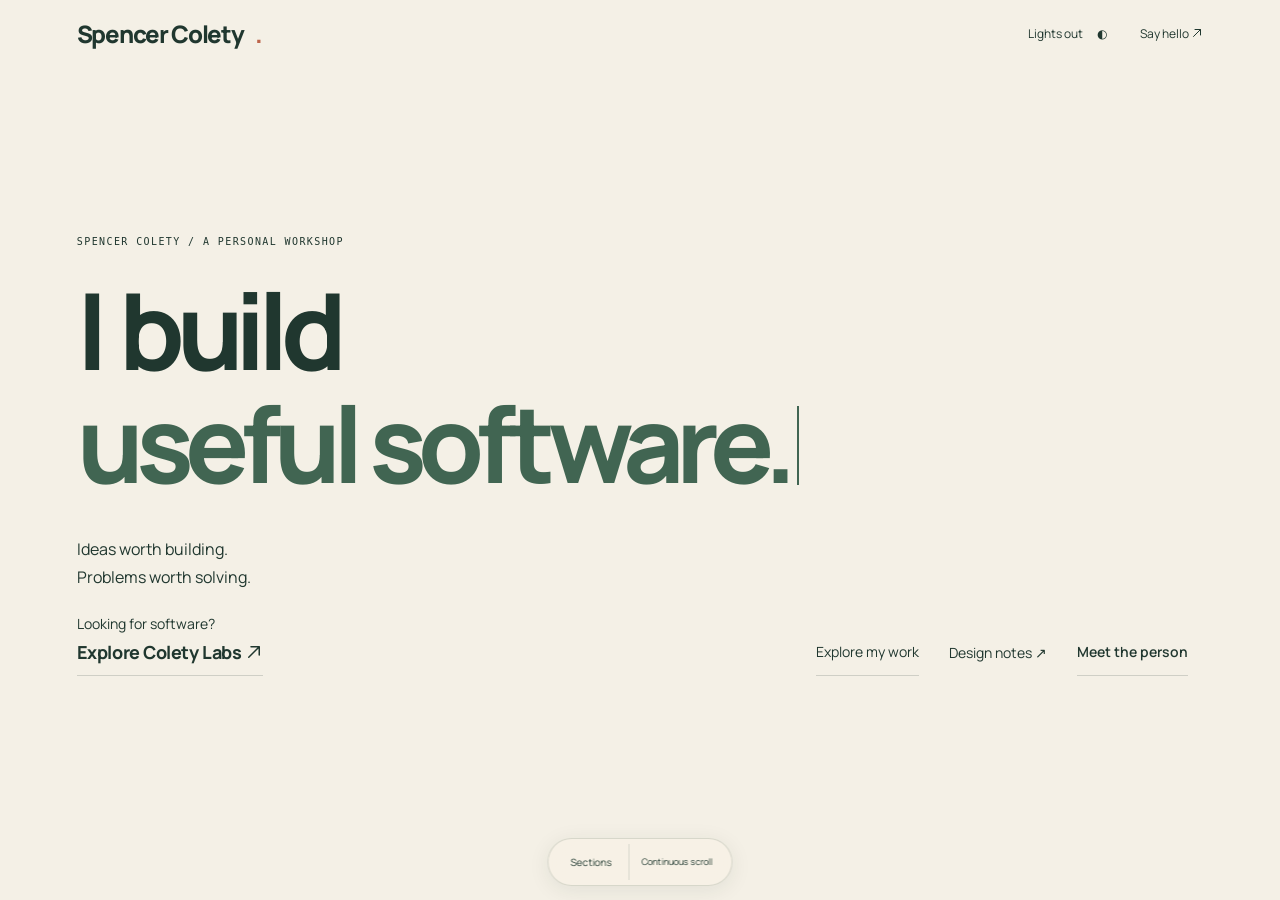
==== index.html @ 07053079 "Align UX portfolio to four required case studies and improve narrow-screen navigation" ====
<!doctype html><html lang="en"><head><meta charset="utf-8"><meta name="viewport" content="width=device-width,initial-scale=1"><meta name="robots" content="noindex,nofollow"><link rel="canonical" href="https://spencercolety.com/"><link rel="icon" type="image/png" href="/assets/spencer-colety-sc-favicon-master.png"><link rel="apple-touch-icon" href="/assets/spencer-colety-sc-favicon-master.png"><meta name="description" content="Spencer Colety is a Montana State computer science student graduating in Spring 2027. Explore his software projects, including a QR beverage menu deployed at Urban Kitchen."><meta property="og:type" content="profile"><meta property="og:title" content="Spencer Colety | Software Engineering Portfolio"><meta property="og:description" content="Software projects, technical foundations and AI-assisted development work by Spencer Colety."><meta property="og:url" content="https://spencercolety.com/"><meta property="og:image" content="https://spencercolety.com/assets/spencer-colety-software-engineer-headshot-blue.png"><meta property="og:image:width" content="1254"><meta property="og:image:height" content="1254"><meta property="og:image:alt" content="Spencer Colety smiling in a professional headshot against a blue background"><meta name="twitter:card" content="summary_large_image"><meta name="twitter:title" content="Spencer Colety | Software Engineering Portfolio"><meta name="twitter:description" content="Software projects, technical foundations and AI-assisted development work by Spencer Colety."><meta name="twitter:image" content="https://spencercolety.com/assets/spencer-colety-software-engineer-headshot-blue.png"><script type="application/ld+json">{"@context":"https://schema.org","@type":"ProfilePage","url":"https://spencercolety.com/","mainEntity":{"@type":"Person","name":"Spencer Colety","url":"https://spencercolety.com/","image":"https://spencercolety.com/assets/spencer-colety-software-engineer-headshot-blue.png","sameAs":["https://github.com/scolety1","https://www.linkedin.com/in/spencer-colety-a64b66280/"]}}</script><title>Spencer Colety | Software Engineering Portfolio</title><style>@font-face{font-family:Manrope;src:url([data-uri]) format('truetype');font-weight:200 800;font-display:swap}:root{--ivory:#f4f0e6;--ink:#20372f;--accent:#bd654b;--line:#20372f2c;--sans:Manrope,Arial,sans-serif;color-scheme:light}*{box-sizing:border-box}html{scroll-behavior:smooth;scroll-padding-top:24px}body{margin:0;background:var(--ivory);color:var(--ink);font:15px/1.65 var(--sans);-webkit-font-smoothing:antialiased}body.modal-open{overflow:hidden}button,input,select,textarea{font:inherit}button,a,input,select,summary{touch-action:manipulation}button{cursor:pointer;color:inherit}button:disabled{cursor:default;opacity:.55}a{color:inherit;text-decoration:none}button{border:0}button:focus-visible,a:focus-visible,input:focus-visible,select:focus-visible,textarea:focus-visible,summary:focus-visible{outline:3px solid #d07e51;outline-offset:5px}h1,h2,h3,p{margin:0}h1,h2,h3{line-height:1.06;letter-spacing:-.055em}em{font-family:Georgia,serif;font-weight:400}::selection{background:#c4dc8c;color:#172e29}[hidden]{display:none!important}.sr-only{position:absolute;width:1px;height:1px;clip:rect(0,0,0,0);overflow:hidden}.skip{position:absolute;z-index:100;top:12px;left:12px;transform:translateY(-150%);background:var(--ink);color:var(--ivory);padding:12px}.skip:focus{transform:none}.site-header{position:absolute;z-index:3;top:0;left:0;right:0;display:flex;justify-content:space-between;align-items:center;padding:29px max(6vw,24px);gap:16px}.brand{font-size:24px;font-weight:800;letter-spacing:-.055em;white-space:nowrap}.brand span{color:var(--accent)}.site-header>div{display:flex;align-items:center;gap:25px;font-size:12px}.site-header button{background:transparent;min-height:44px;padding:8px}.site-header a span,.site-header button span{margin-left:12px}.chapter{position:relative;overflow:hidden}.chapter-inner{width:min(1440px,100%);margin:auto;padding:100px max(6vw,24px)}.chapter-label{display:block;font:10px/1.5 ui-monospace,monospace;letter-spacing:.14em;margin-bottom:28px}.opening{min-height:100svh;display:flex;align-items:center}.opening .chapter-inner{padding-top:155px;padding-bottom:55px;position:relative;isolation:isolate}.opening h1{font-size:clamp(64px,9.7vw,150px);font-weight:750;line-height:.99;letter-spacing:-.077em;position:relative;z-index:2;max-width:1150px}.opening h1 span{color:#416552}.opening-bottom{display:flex;align-items:end;justify-content:space-between;gap:24px;margin-top:70px;position:relative;z-index:2}.opening-bottom p{font-size:14px;line-height:1.7}.scroll-cue{display:flex;gap:28px;align-items:center;font-size:12px;font-weight:600}.scroll-cue>span{border:1px solid var(--line);width:46px;height:46px;display:grid;place-items:center;border-radius:50%;font-size:20px}.chapter-count{font:10px ui-monospace,monospace;letter-spacing:.12em}.hero-orbit{position:absolute;width:330px;height:330px;right:7%;top:90px;z-index:-1;opacity:.65;pointer-events:none}.hero-orbit span{position:absolute;inset:0;border:1px solid #879d852c;border-radius:50%;transform:rotate(-35deg) scaleY(.4)}.hero-orbit span:nth-child(2){transform:rotate(25deg) scaleY(.5)}.hero-orbit span:nth-child(3){transform:rotate(85deg) scaleY(.4)}.hero-orbit i{position:absolute;right:50px;top:70px;width:12px;height:12px;background:#bd654b;border-radius:50%}.story{background:#dde7db;min-height:100svh;display:flex;align-items:center}.story-layout{display:grid;grid-template-columns:1.15fr 1fr;gap:8%;position:relative;padding-bottom:150px}.story h2{font-size:clamp(28px,3.7vw,53px);line-height:1.23;letter-spacing:-.055em}.story h2 em{display:block;margin-top:18px;color:#4d6950}.story-voice{padding-top:42px;max-width:470px}.story-voice p{font-size:17px;line-height:1.8;margin-bottom:22px}.story-voice .story-punch{font-size:26px;font-weight:750;letter-spacing:-.05em;margin:32px 0 12px;line-height:1.25}.text-link{display:inline-flex;gap:35px;padding:15px 0;border-bottom:1px solid #526e4a55;font-size:12px;font-weight:700}.margin-word{position:absolute;bottom:46px;left:max(6vw,24px);font-size:clamp(20px,5.6vw,80px);font-weight:800;color:#58754b20;letter-spacing:-.05em;white-space:nowrap}.work{background:#172f36;color:#eeeadd}.work .chapter-inner{padding-top:70px;padding-bottom:55px}.section-heading{display:flex;align-items:end;justify-content:space-between;gap:32px;margin-bottom:35px}.section-heading .chapter-label{margin-bottom:17px}.section-heading h2{font-size:clamp(34px,4vw,58px);line-height:1.08}.section-heading>p{font-size:12px;line-height:1.8;max-width:250px;opacity:.75;padding-bottom:4px}.headliner-grid{display:grid;grid-template-columns:repeat(2,minmax(0,1fr));gap:18px}.headline-card{min-width:0}.project-preview{display:block;width:100%;padding:22px 25px 24px;text-align:left;background:var(--card);color:var(--card-ink);border-radius:14px;position:relative;overflow:hidden;transition:transform .25s,box-shadow .25s;isolation:isolate}.fleet{--card:#c3d7e0;--card-ink:#244c61}.football{--card:#d9ad8e;--card-ink:#613c30}.service{--card:#d5dfac;--card-ink:#3b593c}.business{--card:#e8dfcc;--card-ink:#394e4a}.card-top{display:flex;justify-content:space-between;gap:12px;align-items:center;font-size:11px;font-weight:650}.play-circle{width:34px;height:34px;border:1px solid currentColor;border-radius:50%;display:grid;place-items:center;font-size:18px;flex-shrink:0}.scene-cover{height:clamp(120px,11vw,170px);display:flex;align-items:center}.scene-cover svg{width:100%;height:100%;overflow:visible}.card-bottom{display:flex;align-items:end;justify-content:space-between;gap:12px}.card-bottom h3{font-size:21px;letter-spacing:-.045em;max-width:255px;line-height:1.15}.card-bottom>span{font-size:10px;white-space:nowrap}.card-bottom b{margin-left:9px;font-weight:400;font-size:18px}.project-preview:hover{transform:translateY(-4px);box-shadow:0 15px 35px #0002}.team-node rect{fill:#f8faf4;stroke:#55788a55}.team-node text{text-anchor:middle;font:12px var(--sans);fill:#244c61}.team-node .node-small{font-size:8px;opacity:.75}.team-node.manager rect{fill:#315e72}.team-node.manager text{fill:#f3f5e9}.wiring{fill:none;stroke:#668a9a;stroke-width:2}.signal-dot{fill:#b56343}.node-small{font-size:10px}.field-lines{fill:none;stroke:#754d393e;stroke-width:1}.play-route path{fill:none;stroke:#7a4839;stroke-width:3;stroke-dasharray:6 5}.play-route circle{fill:#7a4839;stroke:#eac7a6;stroke-width:3}.draft-player rect{fill:#f5e4ca;stroke:#9c755d}.draft-player text{fill:#5d3d30;font:8px var(--sans)}.draft-player .large{font-size:18px;font-weight:750}.draft-player path{stroke:#8c6b52}.field-caption{font:9px var(--sans);fill:#6a4a3b}.restaurant-plan{fill:none;stroke:#57744455;stroke-width:1.5}.restaurant-plan rect:not(:first-child){fill:#b4c89088}.server-dot circle:first-child{fill:#648349}.server-dot circle:last-child{fill:none;stroke:#64834955;stroke-width:2}.service-bubble{fill:#f5f3de}.service-bubble rect{stroke:#6f875b66}.service-bubble text{fill:#3e5d39;font:12px var(--sans)}.service-bubble .node-small{font-size:9px}.service svg>text{font:9px var(--sans);fill:#4e6b3b}.note-line{stroke:#71865c;stroke-width:2}.paper-stack rect{fill:#f8f3e4;stroke:#7a8b7d66}.paper-stack path{stroke:#829686;stroke-width:3}.process-arrow{fill:none;stroke:#5b7467;stroke-width:2}.workflow-board rect{fill:#345d52}.workflow-board text{fill:#e9ead9;font:9px var(--sans)}.workflow-board circle{fill:#b7cf91}.workflow-board path{stroke:#f0eddc;stroke-width:2;fill:none}.workflow-board circle+path{stroke:#31584d}.work-note{margin-top:18px;font-size:10px;opacity:.6}.project-preview:hover .signal-dot{animation:signal .9s infinite}.project-preview:hover .server-dot circle:last-child{animation:pulse 1.5s infinite}.project-preview:hover .play-route path{stroke-dashoffset:-20;transition:stroke-dashoffset .7s}.collection{background:#eae1d1}.collection .chapter-inner{padding-bottom:85px}.featured-experiment{display:grid;grid-template-columns:1fr 1.4fr;gap:45px;align-items:center;padding:15px 0 45px;border-bottom:1px solid var(--line)}.small-label{display:block;font:9px/1.5 ui-monospace,monospace;letter-spacing:.12em;opacity:.7}.featured-experiment h3{font-size:clamp(29px,3vw,45px);margin:17px 0}.featured-experiment p{font-size:13px;max-width:320px}.light-button,.outline-button{display:inline-flex;align-items:center;justify-content:space-between;gap:25px;min-height:46px;padding:12px 19px;border-radius:30px;background:#f4f0e3;color:#273d34;font-size:12px;font-weight:700}.light-button{margin-top:25px}.light-button span{font-size:18px}.snow-cover{position:relative;background:#bfd1d4;border-radius:14px;overflow:hidden;display:block;padding:0;width:100%}.snow-cover > svg{width:100%;display:block}.snow-cover .play-circle{position:absolute;bottom:18px;right:18px;background:#faf3dc;border:0;color:#324a3f}.collection-controls{display:flex;justify-content:space-between;gap:20px;align-items:center;padding:35px 0 22px}.filters{display:flex;gap:7px;flex-wrap:wrap}.filters button{font-size:11px;background:transparent;border:1px solid var(--line);border-radius:22px;padding:8px 14px;min-height:40px}.filters button[aria-pressed=true]{background:var(--ink);color:#f2eddd}.collection-controls input{min-height:43px;border:0;border-bottom:1px solid var(--line);background:transparent;max-width:220px;width:100%;padding:8px 2px;font-size:12px;border-radius:0;color:inherit}.collection-grid{display:grid;grid-template-columns:repeat(3,minmax(0,1fr));gap:1px;background:var(--line);border:1px solid var(--line)}.collection-card{background:#eae1d1;min-width:0}.collection-card>button{display:block;text-align:left;background:transparent;padding:25px 24px;min-height:240px;width:100%;height:100%;transition:background .2s}.collection-card>button:hover{background:#f5efdf}.shelf-number{font:10px ui-monospace,monospace;opacity:.5;float:right}.shelf-meta{font-size:9px;display:block;opacity:.65;margin-bottom:22px;padding-right:24px}.collection-card h3{font-size:23px;line-height:1.18;letter-spacing:-.045em;margin-bottom:12px}.collection-card p{font-size:12px;line-height:1.7;max-width:290px;opacity:.75}.shelf-action{display:flex;justify-content:space-between;font-size:10px;font-weight:700;margin-top:23px}.shelf-action span{font-size:16px}.collection-end{display:flex;align-items:center;justify-content:space-between;margin-top:25px;gap:20px}.outline-button{background:transparent;border:1px solid var(--line);font-size:11px}.collection-end>span{font-size:10px;opacity:.65}#collection-empty{padding:20px 0;font-size:13px}.world{background:#152132;color:#e9eadf;min-height:100svh;display:flex;align-items:center}.world-layout{display:grid;grid-template-columns:.9fr 1.1fr;gap:5%;align-items:center;padding-top:85px;padding-bottom:85px}.world h2{font-size:clamp(60px,8vw,120px);letter-spacing:-.075em}.world h2 em{color:#c9dba7}.world-lead{font-size:25px!important;line-height:1.3!important;margin:28px 0 18px!important;letter-spacing:-.04em}.world-copy>p{font-size:13px;line-height:1.9;max-width:370px;margin-bottom:15px}.world-stage{display:block;font-size:10px;line-height:1.7;opacity:.5;max-width:300px;margin-top:19px}.world-window{position:relative;min-width:0}.world-art{width:115%;margin-left:-8%;display:block;overflow:visible}.world-caption{display:block;text-align:center;font:10px ui-monospace,monospace;letter-spacing:.07em;opacity:.5}.floating-island{animation:float 7s ease-in-out infinite}.world-lights{filter:drop-shadow(0 0 7px #fbdb8e)}.future .chapter-inner{padding-top:110px;padding-bottom:25px}.future h2{font-size:clamp(46px,7.2vw,112px);line-height:1.02;letter-spacing:-.07em;max-width:1150px}.future h2 em{color:#658052}.future-layout{display:grid;grid-template-columns:1fr 1fr;gap:8%;margin-top:65px}.future-mark{font-size:190px;font-weight:200;line-height:1;color:#9aa77d}.future-layout p{font-size:17px;line-height:1.85;margin-bottom:24px;max-width:505px}.future-layout .future-close{font-size:25px;font-weight:750;line-height:1.4;letter-spacing:-.035em;margin:35px 0}.future-layout .opportunity{font-size:12px;opacity:.7}.contact-row{display:flex;gap:30px;flex-wrap:wrap;padding:20px 0}.contact-row a{font-size:13px;font-weight:700;border-bottom:1px solid var(--line);padding:6px 0}.contact-row a span{margin-left:12px}footer{display:flex;justify-content:space-between;gap:25px;border-top:1px solid var(--line);padding:25px 0 10px;margin-top:70px;font-size:10px;opacity:.65}.noscript{padding:25px}.night .opening,.night .future{background:#172a28;color:#f1eddf}.night .opening h1 span{color:#b2c992}.night .site-header{color:#f3eedf}.night .hero-orbit{opacity:.4}.night .opening .scroll-cue>span{border-color:#f3eedf66}.night .future .contact-row a,.night .future footer{border-color:#ffffff30}.night .future h2 em{color:#afc68d}
/* Project experiences: a playfield first, context second. */
#project-dialog{padding:0;border:0;border-radius:18px;width:min(1370px,95vw);max-width:none;max-height:94svh;background:#f4f0e6;color:#243b33;box-shadow:0 30px 120px #0006}#project-dialog::backdrop{background:#13262bdd;backdrop-filter:blur(8px)}.demo-header{position:sticky;top:0;z-index:5;display:flex;align-items:center;justify-content:space-between;gap:20px;padding:18px 24px;border-bottom:1px solid #263e3425;background:#f4f0e6}.demo-header h2{font-size:20px;letter-spacing:-.045em}.demo-header button{background:transparent;font-size:11px;padding:7px 0;min-height:34px;white-space:nowrap}.demo-layout{display:grid;grid-template-columns:minmax(0,1fr) 285px;gap:0;min-height:600px}#scene-root{min-width:0;background:#e1e9e2;position:relative}.demo-aside{padding:34px 27px;align-self:start}.demo-aside h3{font-size:27px;line-height:1.16;margin:18px 0}.demo-aside>p{font-size:12px;line-height:1.85;opacity:.8}.demo-instruction{border-top:1px solid #243b332b;margin-top:25px;padding-top:18px}.demo-instruction>span{font:9px ui-monospace,monospace;letter-spacing:.1em;opacity:.6}.demo-instruction p{font-size:13px;line-height:1.7;margin-top:9px}.demo-aside details{border-top:1px solid #243b332b;margin-top:25px;padding-top:12px;font-size:11px}.demo-aside summary{cursor:pointer;padding:7px 0;line-height:1.5}.demo-aside details p{margin:12px 0;line-height:1.8;opacity:.7}.demo-aside .demo-boundary{font-size:9px;line-height:1.7;margin-top:25px;opacity:.5}.scene{padding:30px;min-height:600px;position:relative;overflow:hidden}.scene h3{font-size:25px;line-height:1.2}.scene-kicker{font:9px ui-monospace,monospace;letter-spacing:.12em;display:block;opacity:.65;margin-bottom:12px}.scene-intro{font-size:12px;opacity:.8;line-height:1.7;margin-top:10px}.scene button,.scene select,.scene input,.scene textarea{min-height:44px;border-radius:9px;border:1px solid #29493933;background:#f8f7ed;color:#294338;padding:10px 13px;font-size:12px}.scene .primary{background:#284f45;color:#f5f0df;border-color:transparent;font-weight:700}.scene .dark-primary{background:#c8d9a0;color:#243932;border-color:transparent;font-weight:700}.scene label{font-size:11px;display:block;line-height:1.6}.scene label input,.scene label select,.scene label textarea{display:block;width:100%;margin-top:7px}.scene-status{padding:15px 17px;background:#ffffff80;border:1px solid #25443922;border-radius:10px;font-size:12px;line-height:1.7;margin-top:20px}.scene-status strong{display:block;font-size:15px;margin-bottom:4px}.scene-actions{display:flex;gap:9px;flex-wrap:wrap;margin-top:20px}.scene-output{margin-top:20px}.scene-badge{display:inline-block;padding:5px 9px;border:1px solid currentColor;border-radius:20px;font-size:9px;opacity:.7}.local-label{font:9px ui-monospace,monospace;opacity:.55;margin-top:20px}.mission-scene{background:#152c39;color:#e6ece4}.mission-scene input,.mission-scene textarea{background:#203c49;color:#f3eedf;border-color:#58717c}.mission-scene textarea{resize:vertical;min-height:75px}.mission-examples{display:flex;gap:7px;flex-wrap:wrap;margin:14px 0 22px}.mission-examples button{min-height:32px;background:transparent;border-color:#77959c66;color:#c2d5d7;font-size:10px;padding:5px 9px}.mission-scene .scene-status{background:#28424f;border-color:#698087;color:#e5e9db}.mission-map{display:grid;grid-template-columns:repeat(3,minmax(0,1fr));gap:10px;position:relative;margin-top:28px}.mission-manager{grid-column:1/-1;width:50%;margin:0 auto 15px;position:relative;text-align:center;padding:15px;border:1px solid #8eb5b7;border-radius:12px;background:#294a57;font-size:12px}.mission-manager:after{content:'';position:absolute;width:1px;height:25px;background:#8eb5b7;bottom:-26px;left:50%}.mission-worker{padding:19px 15px;background:#24414e;border:1px solid #527481;border-radius:12px;min-height:130px}.mission-worker>span{display:block;font-size:9px;color:#a7cacc;margin-bottom:10px}.mission-worker h4{font-size:14px;line-height:1.3;margin:0 0 10px}.mission-worker p{font-size:10px;line-height:1.7;opacity:.7}.mission-worker[data-status=blocked]{border-color:#de9269;background:#503f3d}.mission-worker[data-status=passed]{border-color:#b8cf91}.mission-scene .scene-actions button:not(.dark-primary){background:#294753;color:#eef0df;border-color:#77959c}.draft-scene{background:#174b3b;color:#f0efdc}.draft-top{display:flex;justify-content:space-between;align-items:start;gap:20px}.draft-score{font-size:32px;font-weight:800;letter-spacing:-.06em;white-space:nowrap}.draft-score small{display:block;font-size:9px;font-weight:400;letter-spacing:0;text-align:right;opacity:.65}.draft-pitch{position:relative;margin-top:23px;padding:21px;background:repeating-linear-gradient(90deg,#236044 0,#236044 19.8%,#58826888 19.8%,#58826888 20%);border:1px solid #89aa87;border-radius:13px;display:flex;justify-content:space-around;gap:10px}.roster-slot{width:95px;text-align:center;padding:10px 7px;background:#f4e7c416;color:#f8f0d6;border:1px dashed #c2d5b95e;border-radius:10px;font-size:11px}.roster-slot strong{display:block;min-height:37px;margin-top:5px;font-size:11px;line-height:1.5}.draft-controls{margin:20px 0;display:flex;gap:15px;align-items:end}.draft-controls label{flex:1}.draft-choices{display:grid;grid-template-columns:repeat(3,minmax(0,1fr));gap:10px}.player-pick{background:#f5edda!important;color:#2b4437!important;text-align:left;padding:15px!important;position:relative;border:2px solid transparent!important}.player-pick[aria-pressed=true]{border-color:#d8ac68!important;background:#ffefcb!important}.player-pick .position{font:9px ui-monospace,monospace;opacity:.6}.player-pick strong{display:block;font-size:14px;line-height:1.3;margin:13px 0 12px}.player-pick .projection{font-size:28px;line-height:1;letter-spacing:-.06em;font-weight:800}.player-pick small{display:block;font-size:9px;line-height:1.7;opacity:.7;margin-top:4px}.range-line{height:4px;background:#bac7ad;border-radius:5px;margin:16px 0 8px;position:relative}.range-line i{height:4px;background:#48684f;display:block;width:var(--range);border-radius:5px}.draft-scene .scene-status{background:#f1e9cd;color:#2c4539}.draft-scene .scene-actions button:not(.primary){background:#f2e8cd}.service-scene{background:#d8dfb9}.floor-layout{display:grid;grid-template-columns:1fr 1.1fr;gap:22px;margin-top:25px}.floor-plan{border:2px solid #73926777;border-radius:14px;padding:20px 15px;min-height:260px;position:relative;background:#ecedda}.floor-label{font:9px ui-monospace,monospace;text-align:center;display:block;opacity:.5}.tables{display:grid;grid-template-columns:1fr 1fr;gap:16px;margin-top:22px}.table{border:2px solid #a3b08c;border-radius:15px;padding:13px 5px;font-size:10px;text-align:center;background:#dce3c5}.table.active{border-color:#b76745;background:#f3e4bb}.table b{display:block;font-size:17px;font-weight:600}.server-token{margin:15px auto 0;width:26px;height:26px;background:#416748;border:5px solid #b1c696;border-radius:50%}.service-questions{display:flex;flex-direction:column;gap:9px}.service-questions button{text-align:left;background:#f3f2e1;border-color:#8ca57c55;font-size:12px;line-height:1.5}.service-questions button[aria-pressed=true]{background:#456849;color:#f5f0dc}.knowledge-answer{background:#f8f5e6;padding:22px;border-radius:12px;border-left:4px solid #5d7952;min-height:150px;margin-top:18px;font-size:13px;line-height:1.8}.knowledge-answer .source{display:block;font:9px ui-monospace,monospace;opacity:.55;margin-top:15px}.business-scene{background:#e6ddd0}.request-note{background:#faf4e5;box-shadow:5px 8px 0 #9e8d6e20;transform:rotate(-1deg);padding:23px;border-radius:7px;margin:22px 5px;font-size:16px;line-height:1.7;position:relative}.request-note:before{content:'';position:absolute;width:80px;height:24px;background:#d1ba8b66;top:-12px;left:40%;transform:rotate(4deg)}.pipeline{display:flex;gap:9px;margin:28px 0}.pipeline>span{flex:1;background:#f3ecdb;padding:15px 9px;border-radius:8px;text-align:center;font-size:10px;border:1px solid #a0937544}.pipeline>span.done{background:#3e6555;color:#f5f0df}.business-result{border:1px solid #a39c8766;background:#f7f1df;border-radius:12px;padding:20px;font-size:13px;line-height:1.8}.business-result strong{display:block;margin-bottom:10px}.mini-scene{background:#dfe7dd}.mini-grid{display:grid;grid-template-columns:repeat(2,minmax(0,1fr));gap:12px;margin-top:22px}.mini-tile{border:1px solid #617a5e44;background:#f3f2e3;border-radius:12px;padding:18px}.mini-tile strong{display:block;font-size:14px}.mini-tile p{font-size:11px;line-height:1.8;margin-top:8px}.mini-tile.selected{border-color:#b56d48;background:#faedd0}.mini-label{font:9px ui-monospace,monospace;letter-spacing:.06em;opacity:.6}.set-list{margin:22px 0}.set-row{display:flex;align-items:center;gap:12px;border-bottom:1px solid #4765422c;padding:12px 0;font-size:12px}.set-row span:first-child{width:50px}.set-row input{width:70px}.set-row b{margin-left:auto;font-size:12px}.progress-bar{height:9px;background:#bccdb7;border-radius:9px;overflow:hidden;margin:20px 0}.progress-bar i{display:block;width:0;height:100%;background:#416c4b;transition:width .3s}.tree-people{position:relative;display:grid;grid-template-columns:repeat(3,minmax(0,1fr));gap:12px;margin-top:45px}.tree-people:before{content:'';position:absolute;left:15%;right:15%;top:-20px;height:1px;background:#7b9474}.person-node{background:#f4f0df!important;border:2px solid #a4b699!important;text-align:center;padding:20px 8px!important;position:relative}.person-node:before{content:'';position:absolute;left:50%;top:-22px;height:20px;width:1px;background:#7b9474}.person-node[aria-pressed=true]{border-color:#496c45!important;background:#c8d8aa!important}.person-node span{display:block;border-radius:50%;width:38px;height:38px;background:#4e7053;color:#faf2df;line-height:38px;margin:0 auto 15px;font-size:12px}.person-node strong{font-size:12px;line-height:1.4;display:block}.person-node small{display:block;font-size:9px;opacity:.7;margin-top:8px}.bottle-row{display:flex;gap:15px;align-items:center;margin:28px 0}.bottle-art{width:60px;height:160px;flex-shrink:0;position:relative;background:#486948;border-radius:18px 18px 12px 12px;margin:24px 18px 0}.bottle-art:before{content:'';position:absolute;left:20px;right:20px;height:35px;top:-30px;background:#486948;border-radius:4px 4px 0 0;border-top:8px solid #b19e72}.bottle-art:after{content:'A';position:absolute;top:66px;left:5px;right:5px;background:#f1e4bd;text-align:center;font:28px Georgia,serif;color:#5a6247;padding:10px 0}.spoiler{background:#253d35;color:transparent;border-radius:4px;cursor:pointer;padding:2px 5px}.spoiler.revealed{color:inherit;background:#d7dba5}.research-text{font-size:19px;line-height:2;padding:25px 0}.catalog-fields{display:grid;gap:15px;margin:23px 0}.catalog-fields label input{background:#f5f2e6}.finding{padding:10px 13px;border-bottom:1px solid #81947544;font-size:12px}.finding.bad{color:#8a482d}.finding.good{color:#426f41}.route-lines{width:100%;height:210px;background:#e9eedf;border-radius:12px;margin-top:25px}.route-lines path{fill:none;stroke-width:4;stroke-linecap:round;stroke-linejoin:round}.route-lines .known{stroke:#47714d}.route-lines .unknown{stroke:#bb7954;stroke-dasharray:5 8}.world-scene{background:#152132;color:#edf0dc;padding-bottom:22px}.small-world{height:300px;position:relative;overflow:hidden;background:radial-gradient(ellipse at 50% 70%,#385d5a,#152132 70%);border-radius:14px}.small-world svg{width:100%;height:100%}.world-story{padding:17px 20px;border-left:2px solid #b2c88e;background:#ffffff08;font-size:13px;line-height:1.8;margin-top:10px}.world-scene .scene-actions button{background:#2f4b4d;color:#eef1db;border-color:#7c9b8255}.snow-game{background:#bdcfd4;padding:0}.snow-hud{display:flex;justify-content:space-between;gap:12px;padding:20px 24px;background:#e8eee5;font-size:11px}.snow-hud strong{display:block;font-size:16px;margin-bottom:4px}.snow-game canvas{display:block;width:100%;height:auto;aspect-ratio:1.7;background:#b9d1db}.snow-game-controls{padding:20px 24px;display:flex;gap:9px;flex-wrap:wrap}.snow-game-controls button{background:#f5f3e5}.snow-game-controls .primary{background:#305d50}.snow-game-tip{padding:0 24px 22px;font-size:11px;line-height:1.8;opacity:.75}.snow-game .scene-status{margin:0 24px 20px}.legacy-frame{width:100%;height:680px;border:0;background:#e6eadf;display:block}
.game-choice,.strategy-choices{display:grid;gap:12px;margin:28px 0}.game-choice{grid-template-columns:1fr 1fr}.game-choice button,.strategy-choices button{background:#284653;color:#f0eddd;border:1px solid #78969c55;text-align:left;padding:20px}.game-choice button[aria-pressed=true]{border-color:#c9d8a4;background:#39594f}.game-choice strong,.strategy-choices strong{display:block;font-size:19px;line-height:1.2;margin-bottom:11px;letter-spacing:-.04em}.game-choice span,.strategy-choices span{font-size:11px;line-height:1.8;opacity:.75;display:block}.mission-heading,.arena-top{display:flex;align-items:start;justify-content:space-between;gap:20px}.arena-top>span{font:11px ui-monospace,monospace;white-space:nowrap;opacity:.75;padding-top:7px}.mission-worker .progress-bar{height:4px;margin:10px 0 0;background:#385e68}.mission-worker .progress-bar i{background:#b9c993}.arena-board{display:grid;grid-template-columns:repeat(var(--size),1fr);gap:5px;max-width:390px;width:100%;margin:25px auto 20px;padding:9px;background:#0c1f2a;border:1px solid #5c818b;border-radius:12px;outline-offset:4px}.arena-cell{aspect-ratio:1;display:grid;place-items:center;background:#264652;border-radius:6px;color:#efecd5;font-size:22px;line-height:1}.arena-cell.player{background:#c3d899;color:#223d32;box-shadow:0 0 16px #cfda9b33}.arena-cell.target{background:#657f69;color:#f6e6a8}.arena-cell.hazard{background:#955c4c;color:#f2d2b5}.arena-cell.shield{color:#9dcad4;background:#355b67}.arena-controls{text-align:center}.arena-controls button{min-width:45px;min-height:40px;background:#2c4b58;border-color:#6e8e99;color:#f2eedc;margin:3px}.strategy-choices button{background:#e7e4ca;color:#2b4b3d;border-color:#bcce9c}.strategy-choices strong{font-size:22px}.strategy-choices span{font-size:12px}.draft-scene .player-pick .projection{font-size:17px;line-height:1.3;letter-spacing:-.04em}.board-more{background:transparent!important;border:0!important;color:#f1eed8!important;text-decoration:underline;font-size:10px!important;padding-left:0!important}.draft-scene .mini-tile{background:#f2ecd6;color:#2b4638}.compact-floor{min-height:155px;max-width:500px;margin:23px auto}.compact-floor .tables{grid-template-columns:repeat(3,1fr);margin-top:15px}.update-card{padding:22px;background:#faf5e0;border-radius:12px;box-shadow:4px 6px 0 #71825222;margin:20px 0}.update-card h4{font-size:21px;line-height:1.5;letter-spacing:-.035em;font-weight:650;margin:15px 0 0}.brief-stack{display:grid;gap:9px;margin:25px 0}.brief-stack>div{display:flex;gap:15px;padding:13px;background:#f3efda;border-radius:8px}.brief-stack span{font:9px ui-monospace,monospace;min-width:55px;padding-top:4px;opacity:.6}.brief-stack p{font-size:12px;line-height:1.7}.staff-phone{margin:24px auto;max-width:365px;background:#f6f3e5;border:7px solid #365546;border-radius:25px;overflow:hidden;box-shadow:8px 11px 0 #70825d33;padding-bottom:20px}.phone-top{display:flex;justify-content:space-between;gap:15px;background:#365546;color:#f4efd9;font-size:17px;font-weight:750;padding:20px 16px 23px}.phone-top span{font-size:9px;font-weight:400;padding-top:8px}.staff-note{padding:15px 17px;border-bottom:1px solid #bac9a344}.staff-note>span{font:9px ui-monospace,monospace;text-transform:uppercase;color:#6a8454}.staff-note p{font-size:12px;line-height:1.8;margin-top:8px}.empty-brief{padding:20px;font-size:12px}.thought-card{padding:28px;background:#faf5e5;box-shadow:5px 8px 0 #8da07b2b;transform:rotate(-1deg);border-radius:8px;margin:35px 5px}.thought-card>span{font:9px ui-monospace,monospace;opacity:.55}.thought-card p{font-size:26px;line-height:1.4;letter-spacing:-.04em;margin:24px 0}.thought-card small{font-size:10px;opacity:.6}.bucket-targets{display:grid;grid-template-columns:repeat(2,1fr);gap:9px;margin-top:28px}.bucket-targets button{background:#edf0dc;display:flex;justify-content:space-between;gap:15px;padding:14px 16px;font-size:12px}.bucket-targets button:first-child{background:#3b644c;color:#f4eed7}.bucket-targets button>span{opacity:.6}.next-actions{display:grid;gap:12px;margin-top:25px}.next-actions button{display:block;width:100%;text-align:left;padding:20px;background:#f5f1df;font-size:15px;line-height:1.6;border-color:#9aaf8a55}.next-actions button>span{display:block;font:9px ui-monospace,monospace;opacity:.6;margin-bottom:10px}.next-actions b{float:right;font-size:20px;font-weight:400;margin-left:10px}.next-actions .selected{border-color:#a96f49;background:#f6e9cb}.family-graph{display:block;width:100%;height:auto;margin:20px 0;background:#f2f0dc;border-radius:12px}.family-graph path{stroke:#9aad9255;stroke-width:3;fill:none}.family-graph path.active{stroke:#b7754b;stroke-width:6}.family-graph circle{fill:#e1e7ce;stroke:#9cae8d;stroke-width:2}.family-graph g.active circle{fill:#42664b;stroke:#b7cc86}.family-graph text{font:12px var(--sans);fill:#59704d}.family-graph g.active text:not(.person-label){fill:#fff7e4}.family-graph .person-label{font-size:10px;fill:#466344}.world-stats{display:flex;justify-content:space-between;gap:10px;font:9px ui-monospace,monospace;margin:17px 0;opacity:.65}.small-world .world-art{width:100%;height:100%;margin:0}.small-world .floating-island{animation:none}.spoiler{border:0!important;min-height:0!important;font:inherit!important;padding:0 5px!important;color:transparent!important;background:#253d35!important;display:inline;line-height:1.5}.spoiler.revealed{color:#263f35!important;background:#ced5a6!important}
@keyframes signal{50%{transform:translateX(20px);opacity:.2}}@keyframes pulse{50%{r:28;opacity:.3}}@keyframes float{50%{transform:translateY(-13px)}}
@media(min-width:1600px){.chapter-inner{padding-left:85px;padding-right:85px}.story-layout{padding-left:85px}.margin-word{left:85px}}
@media(max-width:1050px){.opening h1{font-size:10vw}.story-layout{gap:6%}.story h2{font-size:34px}.story-voice p{font-size:15px}.card-bottom{display:block}.card-bottom>span{display:block;margin-top:12px}.card-bottom h3{font-size:20px;max-width:none}.scene-cover{height:135px}.demo-layout{grid-template-columns:minmax(0,1fr) 240px}.demo-aside{padding:25px 20px}.scene{padding:24px}.draft-choices{gap:7px}.player-pick{padding:12px!important}.floor-layout{gap:12px}.world-layout{gap:2%}.world h2{font-size:88px}.world-lead{font-size:23px!important}}
@media(max-width:760px){.site-header{padding:20px 23px}.brand{font-size:21px}.site-header>div{gap:9px;font-size:10px}.site-header button{font-size:10px}.site-header a span,.site-header button span{margin-left:5px}.chapter-inner{padding:75px 24px}.opening .chapter-inner{padding-top:145px;padding-bottom:45px}.opening h1{font-size:clamp(50px,10.4vw,80px);letter-spacing:-.07em}.opening .chapter-label{font-size:8px;letter-spacing:.1em}.hero-orbit{width:230px;height:230px;right:-40px;top:130px}.opening-bottom{margin-top:80px;align-items:start;flex-wrap:wrap}.opening-bottom p{font-size:12px}.scroll-cue{font-size:10px;gap:15px}.scroll-cue>span{width:37px;height:37px}.chapter-count{width:100%;text-align:right;margin-top:20px}.story-layout{display:block;padding-bottom:110px}.story h2{font-size:clamp(28px,6vw,40px)}.story-voice{padding-top:35px;max-width:540px}.story-voice p{font-size:15px}.story-voice .story-punch{font-size:25px}.margin-word{font-size:7vw;bottom:35px;left:24px}.section-heading{display:block;margin-bottom:26px}.section-heading h2{font-size:38px}.section-heading>p{margin-top:20px;font-size:12px;max-width:350px}.headliner-grid{gap:12px}.project-preview{padding:14px}.card-top{font-size:9px;align-items:start;gap:5px}.card-top .play-circle{width:25px;height:25px;font-size:15px}.scene-cover{height:98px;margin:10px -4px}.card-bottom h3{font-size:16px;line-height:1.2}.card-bottom>span{font-size:9px;margin-top:12px;white-space:normal}.card-bottom b{font-size:13px;margin-left:3px}.work .chapter-inner{padding-top:65px}.work-note{font-size:9px;line-height:1.7;max-width:360px}.featured-experiment{grid-template-columns:1fr;gap:25px;padding-bottom:32px}.featured-experiment h3{font-size:34px}.featured-experiment p{max-width:360px}.snow-cover{max-width:600px}.collection-controls{align-items:start;flex-direction:column;gap:15px}.collection-controls>label{width:100%}.collection-controls input{max-width:none}.filters button{font-size:10px;padding:7px 13px}.collection-grid{grid-template-columns:repeat(2,minmax(0,1fr))}.collection-card>button{padding:20px 16px;min-height:240px}.collection-card h3{font-size:21px}.collection-card p{font-size:11px}.shelf-meta{font-size:8px;line-height:1.7;min-height:28px;margin-bottom:14px}.shelf-action{margin-top:20px}.collection-end{flex-wrap:wrap}.world-layout{display:flex;flex-direction:column;align-items:stretch;padding-top:70px;padding-bottom:55px}.world h2{font-size:85px;line-height:.94}.world-lead{font-size:25px!important}.world-copy>p{max-width:450px}.world-window{margin-top:20px;max-width:600px;align-self:center}.world-art{width:100%;margin:0}.world-caption{font-size:9px;margin-top:-20px}.future .chapter-inner{padding-top:80px}.future h2{font-size:clamp(43px,8.8vw,70px)}.future-layout{grid-template-columns:1fr;margin-top:40px;gap:20px}.future-mark{font-size:65px;line-height:.8}.future-layout p{font-size:15px}.future-layout .future-close{font-size:24px}.contact-row{gap:23px}.contact-row a{font-size:12px}footer{margin-top:45px;font-size:9px}#project-dialog{width:100%;max-height:100svh;height:100svh;border-radius:0;margin:0}.demo-header{padding:13px 17px;gap:10px}.demo-header h2{font-size:16px;max-width:55%;line-height:1.25}.demo-header button{font-size:10px}.demo-layout{display:flex;flex-direction:column;min-height:0}.demo-aside{padding:27px 24px;border-top:1px solid #29473833}.demo-aside h3{font-size:25px;margin:12px 0}.demo-aside .demo-instruction{margin-top:15px;padding-top:13px}.scene{min-height:570px;padding:24px 20px}.scene h3{font-size:24px}.mission-map{gap:7px}.mission-manager{width:70%;font-size:11px}.mission-worker{padding:14px 10px;min-height:150px}.mission-worker h4{font-size:12px}.mission-worker p{font-size:10px}.draft-choices{grid-template-columns:1fr}.player-pick{display:grid;grid-template-columns:1fr 1fr;gap:0 15px;padding:12px 15px!important}.player-pick .position{grid-column:1}.player-pick strong{grid-column:1;margin:5px 0;font-size:14px}.player-pick .projection{grid-column:2;grid-row:1/3;align-self:center;text-align:right;font-size:28px}.player-pick .range-line{grid-column:1;margin:8px 0 3px}.player-pick small{font-size:9px}.player-pick .projection small{display:block}.draft-pitch{padding:15px 12px;gap:8px}.draft-controls{gap:10px}.floor-layout{grid-template-columns:1fr;gap:18px}.floor-plan{min-height:185px;padding:15px}.tables{grid-template-columns:repeat(3,1fr);gap:12px;margin-top:15px}.table{padding:9px}.table:last-child{display:none}.server-token{margin-top:10px;width:22px;height:22px}.service-questions{display:grid;grid-template-columns:1fr 1fr;gap:8px}.service-questions button{font-size:11px;padding:10px}.knowledge-answer{min-height:135px;padding:17px}.mini-grid{gap:10px}.mini-tile{padding:15px}.tree-people{gap:8px}.person-node{padding:15px 6px!important}.person-node strong{font-size:11px}.person-node small{font-size:8px}.pipeline{gap:5px}.pipeline>span{font-size:9px;padding:12px 6px}.small-world{height:260px}.snow-game{padding:0;min-height:0}.snow-hud{padding:18px 20px}.snow-hud strong{font-size:14px}.snow-game-controls{padding:18px 20px;gap:8px}.snow-game-controls button{font-size:11px;padding:10px 12px}.snow-game-tip{padding:0 20px 20px}.snow-game .scene-status{margin:0 20px 20px}.legacy-frame{height:710px}}
@media(max-width:370px){.chapter-inner{padding-left:20px;padding-right:20px}.site-header{padding-left:20px;padding-right:20px}.brand{font-size:19px}.site-header>div{gap:4px}.opening h1{font-size:47px}.headliner-grid{grid-template-columns:1fr}.scene-cover{height:125px}.card-bottom{display:flex;align-items:end;gap:20px}.card-bottom h3{font-size:21px}.card-bottom>span{max-width:95px}.card-top{font-size:10px}.section-heading h2{font-size:34px}.collection-grid{grid-template-columns:1fr}.collection-card>button{min-height:190px}.shelf-meta{min-height:0}.collection-card h3{font-size:24px}.future h2{font-size:41px}.floor-plan{padding:12px}.scene{padding:21px 16px}.mission-map{grid-template-columns:1fr}.mission-manager{width:100%;margin-bottom:12px}.mission-worker{min-height:0}.mission-worker p{font-size:11px}.mission-worker>span{margin-bottom:6px}.draft-controls{flex-direction:column;align-items:stretch}.draft-score{font-size:28px}.draft-top h3{font-size:21px}}
@media(prefers-reduced-motion:reduce){html{scroll-behavior:auto}*,*:before,*:after{animation:none!important;transition:none!important}}

/* Keep the approved palette and typography. Chapter view is a removable enhancement. */
.opening h1{font-size:clamp(60px,8.6vw,132px);max-width:none}.opening h1 .typed-line{display:block;min-height:1.1em;white-space:nowrap;color:#416552}.typed-caret{display:inline-block;width:2px;height:.72em;margin-left:.06em;background:currentColor;animation:blink 1s steps(1) infinite}.typing-paused .typed-caret{visibility:hidden}.typing-control{display:inline-block;background:transparent;border-bottom:1px solid var(--line);padding:8px 0;min-height:36px;font-size:10px;margin-top:24px;opacity:.65}.opening-bottom{margin-top:46px}.hero-links{display:flex;align-items:center;gap:28px}.hero-links>a:first-child{font-size:12px;border-bottom:1px solid var(--line);padding:12px 0}.night .opening h1 .typed-line{color:#b2c992}.night .typing-control{border-color:#ffffff40}.story-coursework{font-size:12px!important;opacity:.75;line-height:1.8!important}.headline-card{display:flex}.project-preview{height:100%;display:grid;grid-template-rows:auto 1fr auto}.card-bottom{min-height:52px}.card-bottom h3{max-width:250px}.headliner-grid{align-items:stretch;grid-auto-rows:1fr}.chapter-navigation{position:fixed;z-index:8;bottom:14px;left:50%;transform:translateX(-50%);display:flex;align-items:center;gap:6px;background:#f7f2e6ed;border:1px solid #243e3426;border-radius:35px;padding:5px 7px;box-shadow:0 4px 22px #132d2515;color:#243b33;backdrop-filter:blur(12px);white-space:nowrap;font-size:10px}.chapter-navigation button{background:transparent;border-radius:25px;min-width:36px;min-height:36px;padding:6px 12px}.chapter-navigation button:hover:not(:disabled){background:#dae4d4}.chapter-navigation button:disabled{opacity:.3}.chapter-navigation #chapter-position{font:10px ui-monospace,monospace;padding:0 5px}.chapter-navigation #scroll-mode{font-size:9px;border-left:1px solid #243e3425;border-radius:0 25px 25px 0}.chapter-mode{overflow:hidden}.chapter-mode .chapter{position:fixed;inset:0;min-height:0;height:100dvh;display:flex;align-items:safe center;overflow-x:hidden;overflow-y:auto;overscroll-behavior-y:contain;opacity:0;visibility:hidden;pointer-events:none;transition:opacity .44s ease,transform .54s cubic-bezier(.2,.7,.2,1),visibility 0s .54s;transform:translateY(22px);scrollbar-gutter:stable}.chapter-mode .chapter.chapter-active{opacity:1;visibility:visible;pointer-events:auto;z-index:1;transform:none;transition-delay:0s}.chapter-mode .chapter.chapter-leaving{visibility:visible;transform:translateY(-16px);transition-delay:0s}.chapter-mode .chapter-inner{padding-top:55px;padding-bottom:76px;flex-shrink:0}.chapter-mode .opening .chapter-inner{padding-top:125px;padding-bottom:100px}.chapter-mode .site-header{position:fixed;transition:opacity .25s,visibility .25s}.chapter-mode:not([data-chapter=top]) .site-header{opacity:0;visibility:hidden;pointer-events:none}.chapter-mode .story-layout{padding-bottom:115px}.chapter-mode .margin-word{bottom:66px}.chapter-mode .work .chapter-inner{padding-top:38px;padding-bottom:70px}.chapter-mode .section-heading{margin-bottom:24px}.chapter-mode .section-heading h2{font-size:clamp(30px,3.5vw,51px)}.chapter-mode .scene-cover{height:clamp(80px,15vh,155px)}.chapter-mode .project-preview{padding:16px 22px}.chapter-mode .headliner-grid{gap:16px}.chapter-mode .card-bottom h3{font-size:20px}.chapter-mode .work-note{margin-top:12px}.chapter-mode .world-layout{padding-top:45px;padding-bottom:75px}.chapter-mode .world-window{max-height:78vh}.chapter-mode .world-art{max-height:72vh}.chapter-mode .future h2{font-size:clamp(42px,6.6vw,96px)}.chapter-mode .future-layout{margin-top:30px}.chapter-mode .future-layout p{font-size:15px;line-height:1.75;margin-bottom:17px}.chapter-mode .future-layout .future-close{font-size:23px;margin:24px 0}.chapter-mode .future footer{margin-top:30px}.chapter-mode .future .future-mark{font-size:145px}.chapter-mode .collection{align-items:flex-start}.chapter-mode .collection .chapter-inner{padding-top:55px}.chapter-mode .featured-experiment{gap:35px}.chapter-mode .snow-cover{max-height:260px}.chapter-mode .snow-cover > svg{max-height:260px}.chapter-mode .featured-experiment h3{font-size:34px}.chapter-mode .collection-controls{padding-top:24px}.chapter-mode .collection-card>.collection-open{min-height:220px}
.demo-header{flex-wrap:wrap;gap:10px 20px}.demo-header h2{margin-right:auto}.project-view-switch{display:flex;gap:4px;background:#e5e6d8;border-radius:25px;padding:3px}.project-view-switch button{border-radius:25px;padding:7px 13px;min-height:34px}.project-view-switch button[aria-selected=true]{background:#294c41;color:#f5f0e1}.project-deep-dive{padding:45px clamp(24px,5vw,75px) 65px}.project-deep-dive h3{font-size:clamp(30px,4vw,52px);max-width:860px;line-height:1.12;margin:18px 0 32px}.project-detail-grid{display:grid;grid-template-columns:1fr 1fr;gap:30px 45px}.project-detail-grid h4{font:10px ui-monospace,monospace;letter-spacing:.08em;text-transform:uppercase;margin:0 0 12px;color:#627755}.project-detail-grid p{font-size:14px;line-height:1.95;max-width:560px}.detail-skills{display:flex;gap:10px;flex-wrap:wrap;margin-top:35px}.detail-skills span{font-size:11px;padding:7px 13px;border:1px solid #294b3d33;border-radius:20px}.detail-entry{margin-top:30px}.demo-boundary{font-size:10px!important;opacity:.65!important}.demo-aside .read-project{background:transparent;padding:12px 0;border-bottom:1px solid #294b3d44;font-size:11px;margin-top:15px}.scene .segmented{display:flex;gap:6px;flex-wrap:wrap;margin:18px 0}.scene .segmented button{background:transparent;padding:7px 12px;min-height:40px}.scene .segmented [aria-pressed=true]{background:#294f45;color:#f7f0df}.interactive-note{font-size:10px;line-height:1.8;opacity:.65;margin-top:22px}.course-scene{background:#e2e8da}.course-scene h3{max-width:600px}.code-block{white-space:pre-wrap;background:#203a36;color:#e9ecd8;font:13px/1.85 ui-monospace,monospace;padding:22px;border-radius:12px;overflow-wrap:anywhere;margin-top:23px}.code-block mark{background:#becea0;color:#1b372e;border-radius:4px;padding:2px 4px}.course-grid{display:grid;grid-template-columns:1fr 1fr;gap:14px;margin-top:22px}.course-panel{background:#f8f4e5;border:1px solid #2c4a3433;border-radius:12px;padding:20px}.course-panel h4{font-size:14px;line-height:1.4;margin:0 0 12px}.course-panel p{font-size:12px;line-height:1.8}.course-feedback{min-height:100px}.course-feedback strong{font-size:16px}.sudoku-board{display:grid;grid-template-columns:repeat(9,1fr);max-width:430px;border:2px solid #345641;margin:24px auto;background:#f9f6ea}.scene .sudoku-cell{min-width:0;width:100%;height:44px;min-height:0;padding:0;border:0;border-right:1px solid #34564133;border-bottom:1px solid #34564133;border-radius:0;text-align:center;font-size:18px;-moz-appearance:textfield}.sudoku-cell:nth-child(3n){border-right:2px solid #345641}.sudoku-cell:nth-child(n+19):nth-child(-n+27),.sudoku-cell:nth-child(n+46):nth-child(-n+54){border-bottom:2px solid #345641}.scene .sudoku-cell.given{background:#e5e9d5;font-weight:750;color:#36523c}.scene .sudoku-cell.highlight{background:#eac9a2}.scene .sudoku-cell.conflict{background:#e9b6a9}.scene .sudoku-cell::-webkit-inner-spin-button{appearance:none}.actor-map{width:100%;background:#f3efd9;border-radius:14px;margin-top:22px;max-height:330px}.actor-map line{stroke:#adba9a;stroke-width:2}.actor-map line.chosen{stroke:#b06b42;stroke-width:5}.actor-map circle{fill:#dee6c5;stroke:#6d8a59;stroke-width:2}.actor-map .chosen circle{fill:#345d43}.actor-map text{font:12px var(--sans);fill:#314934}.actor-map .chosen text{fill:#faf4df}.actor-map .film-label{font:9px var(--sans);fill:#6d7857}.creature-arena{display:grid;grid-template-columns:1fr 1fr;gap:25px;margin-top:25px;background:linear-gradient(#bcd9d2 70%,#a9bd82 70%);border-radius:15px;padding:25px 15px}.creature{text-align:center}.creature svg{width:100%;max-width:180px;height:155px;filter:drop-shadow(0 10px 0 #45644122)}.creature h4{font-size:15px;margin:10px 0 7px}.health-track{height:8px;background:#26453733;border-radius:5px;max-width:200px;margin:10px auto}.health-track i{display:block;background:#496e42;height:100%;border-radius:5px;transition:width .25s}.creature small{font:10px ui-monospace,monospace}.packet-image{display:grid;grid-template-columns:repeat(4,1fr);gap:5px;max-width:220px;margin:15px auto}.packet-image span{height:42px;background:#e6e7d4;border-radius:3px;display:grid;place-items:center;font-size:10px;border:1px dashed #49644044}.packet-image span.received{background:hsl(var(--hue) 35% 64%);border:0}.packet-image.flipped{transform:scaleX(-1)}.packet-log{font:11px/1.8 ui-monospace,monospace;background:#213b35;color:#dfe9cf;padding:15px;border-radius:10px;max-height:180px;overflow-y:auto;margin-top:20px}.timeline-row{display:flex;align-items:center;gap:9px;margin:9px 0;font:10px ui-monospace,monospace}.timeline-row>span{width:55px;flex-shrink:0}.timeline-track{display:flex;flex:1;min-width:0}.timeline-job{display:grid;place-items:center;background:#9ebc88;border-right:2px solid #e6ebda;min-height:28px;font-size:9px}.timeline-job.overhead{background:#d7ad87}.wine-layout{display:grid;grid-template-columns:1fr 1fr;gap:16px;margin:22px 0}.wine-bottles{display:grid;gap:8px;max-height:365px;overflow:auto;padding:3px}.wine-bottles button{text-align:left;display:flex;justify-content:space-between;align-items:center;gap:15px}.wine-bottles button[aria-pressed=true]{border:2px solid #758d4b;background:#eff0d1}.wine-bottles button strong{display:block;font-size:12px}.wine-bottles button small{display:block;font-size:10px;opacity:.7}.wine-detail{background:#f7f1e0;border-radius:12px;padding:22px;align-self:start}.wine-detail h4{font-size:21px;letter-spacing:-.04em;margin:12px 0}.wine-detail p{font-size:12px;line-height:1.85}.wine-detail .bottle-art{height:115px;width:44px;margin:0 auto 20px}.wine-comparison{display:grid;grid-template-columns:1fr 1fr;gap:9px;margin-top:20px}.wine-comparison>div{padding:15px;border:1px solid #3d5a3d33;border-radius:8px;font-size:11px}.wine-comparison strong{display:block;margin-bottom:7px}.mountain-scene{padding:0;background:#163c49;color:#eff1e0;min-height:0}.mountain-heading{padding:24px 25px 16px;display:flex;justify-content:space-between;gap:20px;align-items:start}.mountain-heading h3{font-size:25px}.mountain-heading p{font-size:11px;opacity:.75;max-width:400px;margin-top:10px}.mountain-hud{text-align:right;min-width:90px;font:10px ui-monospace,monospace}.mountain-hud strong{font-size:22px;display:block}.mountain-stage{position:relative}.mountain-stage canvas{display:block;width:100%;height:auto;aspect-ratio:800/385;background:#c9e0df;outline-offset:-5px}.mountain-overlay{position:absolute;inset:0;display:grid;place-items:center;background:#173c4935;pointer-events:none}.mountain-overlay>div{max-width:320px;background:#f7f0ddeb;color:#243c32;padding:22px;border-radius:12px;text-align:center;backdrop-filter:blur(8px)}.mountain-overlay strong{font-size:22px;letter-spacing:-.04em}.mountain-overlay p{font-size:11px;line-height:1.8;margin-top:8px}.mountain-controls{padding:19px 24px;display:flex;flex-wrap:wrap;gap:8px}.mountain-controls button{background:#eaf0dc;color:#234939}.mountain-controls button.primary{background:#d8b184;color:#273d34}.mountain-controls [aria-pressed=true]{background:#c4dca1}.mountain-footer{padding:0 25px 24px}.music-meter{display:flex;align-items:center;gap:12px;font-size:11px;margin-bottom:12px}.music-bars{display:flex;align-items:center;gap:3px;height:20px}.music-bars i{display:block;width:3px;height:5px;background:#c4dda3}.music-bars.playing i{animation:music-bars .6s ease-in-out infinite alternate}.music-bars.playing i:nth-child(2){animation-delay:.2s}.music-bars.playing i:nth-child(3){animation-delay:.35s}.music-bars.playing i:nth-child(4){animation-delay:.1s}.mountain-footer .scene-status{background:#264c56;border-color:#6e949933;color:#e8eddf;margin-top:12px;min-height:84px}.mountain-footer .interactive-note{margin-top:14px;font-size:9px}.mountain-progress{height:4px;background:#72989455;margin-top:13px}.mountain-progress i{display:block;height:100%;background:#e6c193;width:0}.mountain-keyboard{font-size:10px;opacity:.7;margin-bottom:10px}
.story-layout{row-gap:25px}.story .margin-word{position:static;grid-column:1/-1;display:block;font-size:clamp(20px,4.6vw,65px);margin-top:10px;line-height:1.1}.chapter-mode .story-layout{padding-bottom:76px}.studio-direction{display:inline-block;font-size:11px;line-height:1.7;border-bottom:1px solid var(--line);padding:5px 0;margin-top:11px}.studio-direction strong{font-weight:750}.night .studio-direction{border-color:#fff4}.software-destination{font-size:12px!important;line-height:1.8!important;max-width:400px!important}.software-destination a{border-bottom:1px solid var(--line);font-weight:750}.night .software-destination a{border-color:#fff4}
@keyframes blink{50%{opacity:0}}@keyframes music-bars{to{height:19px}}
@media(max-width:1100px){.card-bottom{display:flex}.card-bottom h3{font-size:18px;max-width:210px}.card-bottom>span{margin-top:0;font-size:9px;max-width:120px;white-space:normal}.chapter-mode .story h2{font-size:32px}.chapter-mode .story-voice{padding-top:20px}.chapter-mode .story-voice p{font-size:14px;margin-bottom:15px}.chapter-mode .story-voice .story-punch{font-size:23px;margin-top:22px}.opening h1{font-size:8.4vw}}
@media(max-height:800px) and (min-width:900px){.chapter-mode .chapter-label{margin-bottom:18px}.chapter-mode .opening h1{font-size:min(8vw,110px)}.chapter-mode .opening-bottom{margin-top:28px}.chapter-mode .work .chapter-inner{padding-top:24px}.chapter-mode .section-heading{margin-bottom:18px}.chapter-mode .section-heading h2{font-size:35px}.chapter-mode .section-heading>p{font-size:11px}.chapter-mode .scene-cover{height:95px}.chapter-mode .project-preview{padding:14px 20px}.chapter-mode .card-bottom h3{font-size:18px}.chapter-mode .card-bottom{min-height:44px}.chapter-mode .world h2{font-size:80px}.chapter-mode .world-copy>p{line-height:1.7;margin-bottom:10px}.chapter-mode .world-stage{margin-top:10px}}
@media(max-height:720px) and (min-width:900px){.chapter-mode .work .chapter-inner{padding-top:20px;padding-bottom:68px}.chapter-mode .work .chapter-label{font-size:9px;margin-bottom:10px}.chapter-mode .work .section-heading h2{font-size:30px}.chapter-mode .work .section-heading{margin-bottom:15px}.chapter-mode .work .scene-cover{height:70px}.chapter-mode .work .play-circle{width:28px;height:28px}.chapter-mode .work .project-preview{padding:12px 18px}.chapter-mode .work .card-bottom{min-height:38px}.chapter-mode .work .card-bottom h3{font-size:16px}.chapter-mode .opening .chapter-inner{padding-top:100px;padding-bottom:80px}.chapter-mode .opening-bottom{margin-top:28px}.chapter-mode .typing-control{margin-top:16px}}
@media(max-width:760px){.opening h1{font-size:clamp(35px,8.5vw,63px);letter-spacing:-.065em}.opening .chapter-inner{padding-top:135px}.hero-links{gap:20px;flex-wrap:wrap}.opening-bottom{margin-top:55px}.chapter-navigation{bottom:9px;gap:0;padding:3px 5px}.chapter-navigation button{min-height:34px;min-width:32px;padding:5px 10px}.chapter-navigation #scroll-mode{font-size:8px}.card-bottom{display:block;min-height:92px}.card-bottom h3{font-size:16px;max-width:none}.card-bottom>span{margin-top:13px;max-width:none}.project-preview{grid-template-rows:44px 1fr auto}.scene-cover{height:90px}.project-detail-grid{grid-template-columns:1fr;gap:25px}.project-deep-dive{padding:30px 24px 60px}.project-detail-grid p{font-size:13px}.demo-header h2{font-size:15px;max-width:none;flex:1}.demo-header #reset-demo{order:3}.project-view-switch{order:4;margin-left:auto}.project-view-switch button{font-size:10px;padding:5px 12px}.demo-layout{min-height:0}.wine-layout{grid-template-columns:1fr}.wine-bottles{max-height:240px}.wine-detail{display:grid;grid-template-columns:60px 1fr;gap:10px 18px}.wine-detail .bottle-art{grid-row:1/5;align-self:center}.wine-detail h4{margin:0}.wine-detail .scene-badge{align-self:start}.mountain-heading{padding:23px 20px 16px}.mountain-heading h3{font-size:22px}.mountain-stage canvas{aspect-ratio:800/460;object-fit:cover}.mountain-overlay>div{padding:15px;max-width:250px}.mountain-overlay strong{font-size:18px}.mountain-controls{padding:15px 20px}.mountain-controls button{font-size:10px;padding:9px 11px}.mountain-footer{padding:0 20px 23px}.course-grid{grid-template-columns:1fr}.scene .sudoku-cell{height:36px;font-size:16px}.creature-arena{gap:10px;padding:20px 10px}.creature svg{height:120px}.creature h4{font-size:13px}.actor-map text{font-size:13px}.chapter-mode .section-heading h2{font-size:32px}.chapter-mode .scene-cover{height:90px}.chapter-mode .card-bottom h3{font-size:16px}.chapter-mode .project-preview{padding:14px}.chapter-mode .story-layout{display:block}.chapter-mode .story-voice{padding-top:24px}.chapter-mode .site-header{padding:18px 24px}.chapter-mode .chapter-inner{padding-top:65px}.chapter-mode .world-layout{display:block}.chapter-mode .collection .chapter-inner{padding-top:65px}.chapter-mode .story h2{font-size:29px}.chapter-mode .story-voice p{font-size:14px}.chapter-mode .story-voice .story-punch{font-size:23px}}
@media(max-width:370px){.card-bottom{min-height:0;display:flex}.scene-cover{height:125px}.card-bottom h3{font-size:20px}.project-preview{grid-template-rows:auto 1fr auto}.opening h1{font-size:8.6vw}.site-header .brand{font-size:18px}.hero-links{gap:15px}.hero-links>a:first-child{font-size:11px}.project-deep-dive{padding:25px 20px 65px}}
@media(prefers-reduced-motion:reduce){.typed-caret{display:none}.chapter-mode .chapter{transform:none;transition:none}.music-bars.playing i{animation:none;height:12px}}

.opening h1{font-size:clamp(46px,8vw,120px);line-height:1.06}.hero-first{display:block;color:var(--ink)!important}.hero-first #hero-verb{display:inline-block;color:inherit;transition:opacity .2s,transform .2s}.opening h1 .typed-line{min-height:1.16em;overflow:visible;color:var(--hero-color,#416552);transition:color .35s}.typed-line[data-tone=green]{--hero-color:#416552}.typed-line[data-tone=blue]{--hero-color:#315f89}.typed-line[data-tone=violet]{--hero-color:#725888}.typed-line[data-tone=rust]{--hero-color:#9a523a}#hero-typed{display:inline-block;transition:opacity .2s,transform .2s}.opening .headline-leaving{opacity:0;transform:translateY(-.1em)}.opening .typing-control{margin-top:18px}.opening-bottom{margin-top:34px}.scroll-cue{font-size:12px;padding:12px 0;border-bottom:1px solid var(--line)}.chapter-navigation{gap:2px}.chapter-navigation #chapter-position{padding:0;width:1px;height:1px;clip:rect(0,0,0,0)}.chapter-navigation #scroll-mode{border-left:1px solid #243e3425;font-size:9px}.chapter-navigation #chapter-menu-toggle{font-size:10px;padding:6px 15px}#chapter-menu{position:absolute;bottom:calc(100% + 10px);left:0;min-width:205px;background:#f6f0e3f5;border:1px solid #324e3725;border-radius:14px;box-shadow:0 12px 45px #142f2922;padding:8px;backdrop-filter:blur(10px)}#chapter-menu button{display:block;text-align:left;width:100%;border-radius:7px;padding:9px 13px;font-size:11px}#chapter-menu button[aria-current]{background:#dfe8d3;color:#294d3d;font-weight:750}.education-line{font-size:11px;line-height:1.9;margin-top:30px;color:#46634a}.education-line strong{font-size:13px}.card-bottom{align-items:end;gap:15px}.card-bottom>div{min-width:0;max-width:330px}.card-bottom h3{max-width:none;font-size:20px}.card-bottom .card-explanation{font-size:11px;line-height:1.65;font-weight:400;letter-spacing:0;margin-top:10px;opacity:.85;max-width:330px}.card-bottom>span{font-size:9px;max-width:120px;white-space:normal;flex-shrink:0;text-align:right}.headliner-grid{grid-auto-rows:1fr}.project-preview{grid-template-rows:auto 1fr auto}.play-circle{transition:transform .25s ease}.project-preview:hover .play-circle,.project-preview:focus-visible .play-circle,.snow-cover:hover .play-circle,.snow-cover:focus-visible .play-circle{transform:rotate(45deg)}.chapter-mode .work .chapter-inner{padding-top:35px;padding-bottom:65px}.chapter-mode .work .scene-cover{height:clamp(65px,10vh,115px)}.chapter-mode .work .card-bottom{min-height:104px}.chapter-mode .work .card-bottom h3{font-size:19px}.chapter-mode .work .section-heading h2{font-size:clamp(30px,3.4vw,48px)}.chapter-mode .work .section-heading{margin-bottom:22px}.playground{background:#eae1d1}.playground .chapter-inner{padding-top:65px;padding-bottom:80px}.playground .featured-experiment{border-bottom:0;padding-bottom:16px}.playground .snow-cover{max-height:350px}.playground .snow-cover > svg{max-height:350px}.playground .featured-experiment h3{font-size:clamp(30px,3.7vw,49px)}.playground .featured-experiment p{max-width:300px}.playground-links{display:flex;align-items:center;justify-content:space-between;gap:25px;margin-top:22px;padding-top:22px;border-top:1px solid var(--line)}.playground-links>a{font-size:12px;border-bottom:1px solid var(--line);padding:9px 0}.demo-pick-grid{display:grid;grid-template-columns:1fr 1fr;gap:12px;margin-top:25px}.demo-pick{display:flex;align-items:center;gap:18px;text-align:left;background:var(--card,#d8dcb7);color:var(--card-ink,#294d3d);border:1px solid #24463720;border-radius:12px;padding:22px 20px;min-height:133px}.demo-pick:hover{box-shadow:0 6px 20px #243b3315;transform:translateY(-2px)}.demo-pick .demo-pick-mark{width:48px;height:48px;border:1px solid currentColor;border-radius:12px;display:grid;place-items:center;font:26px/1 ui-monospace,monospace;flex-shrink:0;opacity:.75}.demo-pick strong{display:block;font-size:16px;font-weight:750;line-height:1.3;letter-spacing:-.04em}.demo-pick small{display:block;font-size:11px;line-height:1.7;max-width:280px;margin-top:7px}.demo-pick-arrow{margin-left:auto;font-size:21px;transition:transform .25s}.demo-pick:hover .demo-pick-arrow{transform:rotate(45deg)}.demo-pick.wine{--card:#d8c1ce;--card-ink:#5f3e57}.demo-pick.puzzle{--card:#e4d5a6;--card-ink:#625335}.collection .chapter-inner{padding-top:65px}.collection-controls{padding-top:0}.collection-card{display:flex;flex-direction:column}.collection-card>.collection-open{height:auto;flex:1;min-height:225px}.collection-card>.collection-story{height:auto;min-height:44px;width:auto;align-self:start;padding:0 0 5px;margin:0 24px 22px;border-bottom:1px solid var(--line);font-size:10px}.collection-card>.collection-story:hover{background:transparent;color:#935a3e}.collection-card .shelf-meta{min-height:25px;line-height:1.7}.demo-header .project-view-switch button{font-size:13px;min-height:44px;padding:10px 17px}.demo-header .project-view-switch{gap:4px}.demo-aside .read-project{display:block;text-align:left;min-height:44px}.demo-browser .demo-pick-grid{margin-top:30px}.demo-pick:focus-visible{outline-offset:3px}.workout-scene{background:#dee7d8}.workout-header{display:flex;align-items:center;justify-content:space-between;gap:20px;margin-top:24px}.workout-header strong{font-size:24px;letter-spacing:-.04em}.workout-session{padding:20px;background:#f5f0df;border-radius:12px;margin-top:22px}.workout-session h4{font-size:16px;line-height:1.4;margin:0 0 14px}.workout-row{display:grid;grid-template-columns:1fr 1fr auto;gap:12px;align-items:end}.workout-row button{white-space:nowrap}.set-log{width:100%;border-collapse:collapse;font-size:12px;margin-top:22px}.set-log th{text-align:left;font:9px ui-monospace,monospace;opacity:.65;padding:10px 8px}.set-log td{padding:11px 8px;border-top:1px solid #24483222}.set-log td:last-child{text-align:right}.set-log button{min-height:32px;padding:3px 9px;font-size:10px;background:transparent}.family-challenge-card{display:flex;justify-content:space-between;align-items:center;gap:20px;margin-top:22px;padding:17px 20px;background:#f7f1df;border-radius:12px}.family-challenge-card strong{font-size:17px;line-height:1.3;letter-spacing:-.03em}.family-challenge-card small{font-size:10px;display:block;margin-top:7px;max-width:340px}.family-challenge-card .path-score{font:22px ui-monospace,monospace;white-space:nowrap}.family-graph .current circle{fill:#bd7651;stroke:#6e4c34;stroke-width:4}.family-graph .goal circle{stroke:#bd7651;stroke-width:4;stroke-dasharray:5 4}.family-neighbors{display:grid;grid-template-columns:1fr 1fr;gap:9px;margin-top:18px}.family-neighbors button{text-align:left;display:block;padding:14px 16px}.family-neighbors strong{display:block;font-size:13px;margin-bottom:4px}.family-neighbors small{display:block;font-size:10px;line-height:1.7}.scene .route-picker{margin:0 25px 18px;font-size:10px}.scene .route-picker select{margin-top:5px;min-height:38px;font-size:11px;background:#e9efdc}.night .hero-first{color:#f1eddf!important}.night .typed-line[data-tone=green]{--hero-color:#b2c992}.night .typed-line[data-tone=blue]{--hero-color:#9fc5e3}.night .typed-line[data-tone=violet]{--hero-color:#c4aed9}.night .typed-line[data-tone=rust]{--hero-color:#e8b08e}
@media(max-height:800px) and (min-width:900px){.chapter-mode .work .chapter-inner{padding-top:22px;padding-bottom:65px}.chapter-mode .work .scene-cover{height:50px}.chapter-mode .work .section-heading{margin-bottom:16px}.chapter-mode .work .section-heading h2{font-size:30px}.chapter-mode .work .chapter-label{margin-bottom:10px}.chapter-mode .work .project-preview{padding:12px 18px}.chapter-mode .work .card-bottom{min-height:90px;display:block}.chapter-mode .work .card-bottom h3{font-size:17px}.chapter-mode .work .card-bottom>span{display:none}.chapter-mode .work .card-explanation{font-size:10px;line-height:1.6;max-width:none;margin-top:8px}.chapter-mode .work .card-bottom>div{max-width:none}.chapter-mode .work .play-circle{width:28px;height:28px}.chapter-mode .playground .chapter-inner{padding-top:30px;padding-bottom:70px}.chapter-mode .playground .section-heading h2{font-size:32px}.chapter-mode .playground .section-heading>p{font-size:11px}.chapter-mode .playground .snow-cover,.chapter-mode .playground .snow-cover > svg{max-height:250px}.chapter-mode .playground .featured-experiment h3{font-size:32px}.chapter-mode .playground-links{margin-top:12px;padding-top:15px}.chapter-mode .opening h1{font-size:min(7.8vw,105px)}}
@media(max-height:680px) and (min-width:900px){.chapter-mode .work .section-heading h2{font-size:27px}.chapter-mode .work .scene-cover{height:38px}.chapter-mode .work .card-bottom{min-height:91px}.chapter-mode .work .card-top{font-size:10px}.chapter-mode .work .project-preview{padding:11px 16px}.chapter-mode .work .headliner-grid{gap:12px}.chapter-mode .opening .chapter-inner{padding-top:90px;padding-bottom:70px}.chapter-mode .opening h1{font-size:min(7.4vw,95px)}.chapter-mode .opening-bottom{margin-top:22px}}
@media(max-width:1100px){.card-bottom{display:block}.card-bottom>span{text-align:left;max-width:none;margin-top:10px}.card-bottom>div{max-width:none}.card-bottom .card-explanation{max-width:none}.chapter-mode .work .card-bottom{min-height:115px}.demo-header .project-view-switch button{font-size:12px;padding:10px 14px}}
@media(max-width:760px){.opening h1{font-size:clamp(30px,7.5vw,56px);letter-spacing:-.065em}.opening .hero-links{gap:20px}.opening .hero-links a{font-size:11px}.opening .typing-control{margin-top:14px}.education-line{font-size:11px;line-height:1.8;margin-top:25px}.education-line strong{font-size:13px}.chapter-navigation #chapter-menu-toggle{font-size:9px;padding:6px 13px}.headliner-grid .card-bottom{min-height:148px}.card-bottom h3{font-size:16px}.card-bottom .card-explanation{font-size:10px;margin-top:10px;line-height:1.65}.card-bottom>span{font-size:9px;margin-top:12px}.project-preview{grid-template-rows:40px 1fr auto}.card-top .play-circle{width:25px;height:25px}.scene-cover{height:85px}.playground .chapter-inner{padding-top:65px;padding-bottom:75px}.playground .featured-experiment{display:flex;flex-direction:column-reverse;align-items:stretch;gap:25px}.playground .section-heading>p{margin-top:18px}.playground .featured-experiment h3{font-size:32px}.playground .snow-cover,.playground .snow-cover > svg{max-height:260px}.playground-links{gap:20px;flex-wrap:wrap}.playground-links>a{font-size:11px}.demo-pick-grid{grid-template-columns:1fr}.demo-pick{padding:19px 17px;min-height:110px}.demo-pick strong{font-size:16px}.demo-pick small{font-size:11px}.demo-pick .demo-pick-mark{width:43px;height:43px;font-size:23px}.demo-header{gap:10px 7px}.demo-header .project-view-switch{width:100%;justify-content:stretch;margin:0;order:4}.demo-header .project-view-switch button{flex:1;font-size:12px;min-height:44px;padding:9px 8px;white-space:nowrap}.demo-header #reset-demo{order:3}.demo-header h2{font-size:15px}.collection-card>.collection-open{padding:20px 16px;min-height:240px}.collection-card>.collection-story{margin:0 16px 20px;min-height:36px;font-size:9px}.workout-row{grid-template-columns:1fr 1fr}.workout-row button{grid-column:1/-1}.family-neighbors{grid-template-columns:1fr}.family-challenge-card{padding:16px;gap:13px}.family-challenge-card strong{font-size:16px}.family-challenge-card .path-score{font-size:17px}.scene .route-picker{margin-left:20px;margin-right:20px}.chapter-mode .opening h1{font-size:8vw}.chapter-mode .work .card-bottom{min-height:140px}.chapter-mode .work .card-bottom h3{font-size:16px}.chapter-mode .work .scene-cover{height:80px}}
@media(max-width:370px){.headliner-grid .card-bottom{min-height:0}.card-bottom>span{display:block}.headliner-grid .scene-cover{height:120px}.headliner-grid .card-bottom h3{font-size:20px}.headliner-grid .card-explanation{font-size:11px}.project-preview{grid-template-rows:auto 1fr auto}.collection-card>.collection-open{min-height:195px}.opening h1{font-size:7.6vw}}
.opening .hero-first{display:flex;gap:.18em;align-items:baseline}#hero-typed{color:inherit}.night .opening h1 .typed-line{color:var(--hero-color,#b2c992)}.mountain-footer .outline-button{color:#eaf0db;border-color:#a7c9b866;min-height:44px}.mountain-footer .outline-button:hover{background:#335a60}
@media(max-height:680px) and (min-width:900px){.chapter-mode .work .card-bottom{min-height:91px}}
@media(prefers-reduced-motion:reduce){#hero-typed,#hero-verb,.play-circle,.demo-pick-arrow{transition:none}.opening .headline-leaving{opacity:1;transform:none}.demo-pick:hover{transform:none}}

/* Final owner refinements. The catalog has pages, rather than expanding vertically. */
.project-preview .play-circle{font-size:20px;line-height:1;transform:none}.project-preview:hover .play-circle,.project-preview:focus-visible .play-circle{transform:rotate(90deg)}
#hero-typed{transition:none;transform:none;opacity:1}#hero-typed::after{content:'';display:inline-block;vertical-align:-.02em;height:.74em;width:2px;background:currentColor;margin-left:.08em;animation:typing-cursor 1s steps(1) infinite}.typing-paused #hero-typed::after{visibility:hidden}.opening .hero-first #hero-verb{transition:none}
.opening .chapter-inner,.chapter-mode .opening .chapter-inner{height:100svh;display:grid;grid-template-rows:auto auto auto 1fr;align-content:start;padding-top:clamp(145px,26vh,270px);padding-bottom:80px}.opening h1,.chapter-mode .opening h1{font-size:clamp(54px,8.3vw,130px)}.opening .chapter-label{margin-bottom:25px}.opening .typing-control{align-self:start;justify-self:start;margin-top:18px;min-height:36px}.opening-bottom,.chapter-mode .opening-bottom{margin-top:25px;align-self:end;align-items:end}.opening-bottom p{font-size:16px;line-height:1.75}.opening .studio-direction{font-size:14px;line-height:1.8;margin-top:15px;padding-bottom:7px}.opening .studio-direction strong{font-size:18px;letter-spacing:-.025em}.opening .hero-links{gap:30px}.opening .hero-links>a,.opening .hero-links>a:first-child{font-size:14px;padding:12px 0}
#collection{height:100svh;min-height:0;overflow:hidden}#collection .chapter-inner,.chapter-mode #collection .chapter-inner{height:100%;min-height:0;display:flex;flex-direction:column;overflow:hidden;padding-top:32px;padding-bottom:78px}#collection .section-heading{flex:0 0 auto;align-items:end;margin-bottom:18px}#collection .section-heading h2{font-size:clamp(30px,3.3vw,46px);line-height:1.06}#collection .section-heading .chapter-label{margin-bottom:12px}#collection .section-heading>p{font-size:11px;line-height:1.7}#collection .collection-controls{flex:0 0 auto;min-height:45px;padding:0 0 15px;gap:20px}#collection .filters{gap:6px}#collection .filters button{min-height:36px;padding:6px 12px;font-size:10px}#collection .collection-controls input{min-height:37px;font-size:11px;padding:5px 2px}#collection .collection-grid{flex:1;min-height:0;grid-template-columns:repeat(var(--catalog-columns,3),minmax(0,1fr));grid-template-rows:repeat(var(--catalog-rows,2),minmax(0,1fr));grid-auto-rows:minmax(0,1fr);gap:1px}#collection .collection-card{min-height:0;overflow:hidden;display:grid;grid-template-rows:minmax(0,1fr) 36px}#collection .collection-card>.collection-open{display:flex;flex-direction:column;min-height:0;height:auto;padding:18px 22px 12px;flex:none;overflow:hidden;width:100%;text-align:left}#collection .collection-card>.collection-story{display:block;align-self:center;justify-self:start;flex:none;width:auto;min-height:30px;height:30px;min-width:0;padding:4px 0;margin:0 22px 6px;font-size:10px;line-height:1.7;border-bottom:1px solid var(--line);overflow:visible}#collection .collection-card .shelf-meta{font-size:9px;line-height:1.5;min-height:0;padding-right:0;margin-bottom:13px}#collection .collection-card h3{font-size:22px;line-height:1.2;margin-bottom:10px;flex:0 0 auto}#collection .collection-card p{font-size:12px;line-height:1.65;opacity:.8;margin-bottom:10px;max-width:400px}#collection .shelf-action{margin-top:auto;padding-top:6px;font-size:10px;line-height:1.4;flex:0 0 auto;width:100%}#collection .shelf-action span{font-size:15px}#collection .collection-pagination{display:flex;flex:0 0 auto;align-items:center;justify-content:space-between;gap:15px;margin-top:18px;min-height:38px}#collection .catalog-pages{display:flex;gap:7px}#collection .catalog-pages button{background:transparent;border:1px solid var(--line);min-height:38px;border-radius:24px;font-size:11px;padding:7px 16px}#collection .catalog-pages button:disabled{opacity:.35}#collection #collection-count{font-size:10px;opacity:.7}#collection-empty{position:absolute;top:50%;left:50%;transform:translate(-50%,-50%);font-size:13px;max-width:300px;text-align:center}
.chooser-only .project-view-switch,.chooser-only #reset-demo{display:none!important}.chooser-only .demo-header h2{font-size:21px}.chooser-only #demo-browser{padding-top:35px}.playground-links{margin-bottom:0}
@keyframes typing-cursor{50%{opacity:0}}
@media(max-height:800px) and (min-width:900px){.opening .chapter-inner,.chapter-mode .opening .chapter-inner{padding-top:clamp(120px,22vh,170px);padding-bottom:75px}.opening h1,.chapter-mode .opening h1{font-size:clamp(58px,7.8vw,112px)}.opening-bottom p{font-size:14px}.opening .studio-direction{font-size:13px;margin-top:10px}.opening .studio-direction strong{font-size:17px}#collection .chapter-inner,.chapter-mode #collection .chapter-inner{padding-top:23px;padding-bottom:72px}#collection .section-heading{margin-bottom:13px}#collection .section-heading h2{font-size:32px}#collection .section-heading .chapter-label{margin-bottom:8px}#collection .collection-card>.collection-open{padding:13px 17px 7px}#collection .collection-card h3{font-size:19px;margin-bottom:7px}#collection .collection-card p{font-size:11px;line-height:1.6;margin-bottom:7px}#collection .collection-card .shelf-meta{font-size:8px;margin-bottom:9px}#collection .collection-card>.collection-story{margin-left:17px;margin-right:17px;font-size:9px;height:28px;min-height:28px}#collection .collection-card{grid-template-rows:minmax(0,1fr) 30px}#collection .collection-pagination{margin-top:12px}}
@media(max-height:680px) and (min-width:900px){.opening .chapter-inner,.chapter-mode .opening .chapter-inner{padding-top:100px;padding-bottom:70px}.opening h1,.chapter-mode .opening h1{font-size:clamp(55px,7.2vw,95px)}.opening .chapter-label{margin-bottom:18px}.opening .typing-control{margin-top:10px}.opening-bottom,.chapter-mode .opening-bottom{margin-top:15px}.opening .studio-direction{font-size:12px;line-height:1.6;margin-top:8px}.opening .studio-direction strong{font-size:16px}.opening-bottom p{font-size:13px}#collection .section-heading h2{font-size:28px}#collection .section-heading>p{font-size:10px}#collection .collection-controls{padding-bottom:12px;min-height:38px}#collection .collection-card>.collection-open{padding:11px 15px 6px}#collection .collection-card h3{font-size:18px;margin-bottom:6px}#collection .collection-card p{font-size:10px;line-height:1.55}#collection .shelf-action{font-size:9px;padding-top:4px}#collection .collection-card .shelf-meta{font-size:8px;margin-bottom:6px}#collection .collection-pagination{min-height:34px;margin-top:10px}#collection .catalog-pages button{min-height:34px;font-size:10px;padding:5px 13px}}
@media(max-width:760px){.opening .chapter-inner,.chapter-mode .opening .chapter-inner{padding-top:clamp(130px,27vh,260px);padding-bottom:80px}.opening h1,.chapter-mode .opening h1{font-size:clamp(29px,7.7vw,59px)}.opening .chapter-label{font-size:8px;margin-bottom:24px}.opening .typing-control{font-size:9px;margin-top:15px}.opening-bottom,.chapter-mode .opening-bottom{gap:22px;align-items:start;margin-top:25px;flex-direction:column}.opening-bottom p{font-size:14px}.opening .studio-direction{font-size:12px;line-height:1.7;margin-top:12px}.opening .studio-direction strong{font-size:16px}.opening .hero-links{gap:24px}.opening .hero-links>a,.opening .hero-links>a:first-child{font-size:12px;padding:8px 0}#collection .chapter-inner,.chapter-mode #collection .chapter-inner{padding-top:35px;padding-bottom:73px}#collection .section-heading{margin-bottom:15px}#collection .section-heading h2{font-size:30px}#collection .section-heading>p{display:none}#collection .section-heading .chapter-label{font-size:8px;margin-bottom:10px}#collection .collection-controls{flex-direction:column;align-items:stretch;gap:10px;padding-bottom:14px}#collection .collection-controls>label{width:100%}#collection .collection-controls input{width:100%;max-width:none;min-height:34px}#collection .filters{gap:5px}#collection .filters button{font-size:9px;min-height:32px;padding:5px 10px}#collection .collection-card>.collection-open{padding:14px 17px 8px;min-height:0}#collection .collection-card h3{font-size:22px;margin-bottom:8px}#collection .collection-card p{font-size:11px;line-height:1.65;margin-bottom:6px;max-width:none}#collection .collection-card .shelf-meta{font-size:8px;margin-bottom:8px}#collection .collection-card>.collection-story{margin-left:17px;margin-right:17px;min-height:28px;height:28px;font-size:9px;margin-bottom:5px}#collection .collection-card{grid-template-rows:minmax(0,1fr) 32px}#collection .shelf-action{font-size:9px;padding-top:4px}#collection .collection-pagination{margin-top:13px;gap:8px}#collection .catalog-pages{gap:5px}#collection .catalog-pages button{font-size:10px;min-height:34px;padding:5px 12px}#collection #collection-count{font-size:9px}.chooser-only .demo-header h2{font-size:18px}.chooser-only #demo-browser{padding-top:25px}}
@media(max-width:760px) and (max-height:740px){.opening .chapter-inner,.chapter-mode .opening .chapter-inner{padding-top:135px;padding-bottom:70px}.opening .chapter-label{margin-bottom:20px}.opening-bottom,.chapter-mode .opening-bottom{gap:16px;margin-top:15px}.opening-bottom p{font-size:12px}.opening .studio-direction{font-size:11px;margin-top:8px}.opening .studio-direction strong{font-size:15px}#collection .chapter-inner,.chapter-mode #collection .chapter-inner{padding-top:27px;padding-bottom:70px}#collection .section-heading h2{font-size:27px}}
#collection .collection-card .shelf-meta,#collection .collection-card p{flex-shrink:0}#collection .shelf-action span{line-height:1}
@media(min-width:600px) and (max-width:899px) and (max-height:800px){#collection .collection-card>.collection-open{padding:13px 17px 7px}#collection .collection-card h3{font-size:19px;margin-bottom:7px}#collection .collection-card p{font-size:11px;line-height:1.6;margin-bottom:7px}#collection .collection-card .shelf-meta{font-size:8px;margin-bottom:8px}#collection .shelf-action{font-size:9px;padding-top:4px}#collection .collection-card>.collection-story{margin-left:17px;margin-right:17px;font-size:9px}}
@media(prefers-reduced-motion:reduce){#hero-typed::after{display:none}}

/* BEGIN PUBLIC ENTRANCE */
/* Scoped public entrance only; no header, layout, or demo selectors. */
.portfolio-entrance{margin-top:30px;max-width:34rem;font-size:11px;line-height:1.7}
.portfolio-entrance summary{cursor:pointer;min-height:44px;display:list-item;width:fit-content;padding:12px 4px;color:inherit}
.portfolio-entrance__body{padding:0 4px 12px}
.portfolio-entrance__body p{font:inherit;margin:10px 0}
.portfolio-entrance__controls{display:flex;gap:8px;flex-wrap:wrap}
.portfolio-entrance__controls button{font:inherit;color:inherit;background:transparent;border:1px solid currentColor;border-radius:4px;min-width:44px;min-height:44px;padding:8px 12px;cursor:pointer}
.portfolio-entrance__continue{display:inline-block;min-height:44px;padding:12px 4px;color:inherit;text-decoration:underline}
.portfolio-entrance [hidden]{display:none!important}
.portfolio-entrance :focus-visible{outline:3px solid currentColor;outline-offset:4px}
@media(prefers-reduced-motion:reduce){.portfolio-entrance,.portfolio-entrance *{animation:none!important;transition:none!important;scroll-behavior:auto!important}}
/* END PUBLIC ENTRANCE */

/* Owner review: persistent navigation and headline control. */
.site-header{position:fixed;z-index:20;padding:12px max(6vw,24px);background:#f5f0e5f2;color:#1b3932;backdrop-filter:blur(12px)}
.night .site-header{background:#172d29f2;color:#f5f0e5}
.headline-interaction{position:relative;width:fit-content;max-width:100%}
.opening .headline-interaction .typing-control{position:absolute;inset:0;width:100%;height:100%;margin:0;padding:0;border:0;background:transparent;color:transparent;font-size:0;cursor:url("data:image/svg+xml,%3Csvg xmlns='http://www.w3.org/2000/svg' width='32' height='32' viewBox='0 0 32 32'%3E%3Ccircle cx='16' cy='16' r='14' fill='%231b3932'/%3E%3Cpath d='M12 10h3v12h-3zm5 0h3v12h-3z' fill='white'/%3E%3C/svg%3E") 16 16,pointer}
.headline-interaction .typing-control:focus-visible{outline:3px solid var(--accent);outline-offset:6px}
.headline-interaction .typing-control:focus-visible::after{content:'Pause / play headline';position:absolute;bottom:-25px;left:0;color:var(--ink);font-size:11px}
#collection .collection-card:hover,#collection .collection-card:focus-within{background:var(--ivory)}
#collection .collection-card:hover>.collection-open,#collection .collection-card:focus-within>.collection-open{background:transparent}
@media(min-width:900px) and (min-height:720px){.chapter-mode .future .chapter-inner{padding-top:76px;padding-bottom:48px}.chapter-mode .future-layout{margin-top:15px}.chapter-mode .future-layout p{font-size:14px;line-height:1.55;margin-bottom:12px}.chapter-mode .future-layout .future-close{font-size:21px;margin:15px 0}.chapter-mode .future .contact-row{padding:8px 0}.chapter-mode .future footer{margin-top:14px}}

.chapter-mode:not([data-chapter=top]) .site-header{opacity:1;visibility:visible;pointer-events:auto}
#collection .collection-card:hover>.collection-story,#collection .collection-card:focus-within>.collection-story{background:transparent}
.opening .headline-interaction .typing-control[aria-pressed=true]{cursor:url("data:image/svg+xml,%3Csvg xmlns='http://www.w3.org/2000/svg' width='32' height='32' viewBox='0 0 32 32'%3E%3Ccircle cx='16' cy='16' r='14' fill='%231b3932'/%3E%3Cpath d='M13 9v14l10-7z' fill='white'/%3E%3C/svg%3E") 16 16,pointer}

/* Leave room for the persistent header in guided sections. */
.chapter-mode .chapter:not(.opening) .chapter-inner{padding-top:max(82px,5vh)}
.chapter-mode #collection .chapter-inner{padding-top:82px}
@media(max-width:760px){.site-header{padding:8px 20px}.chapter:not(.opening) .chapter-inner{padding-top:max(76px,7vh)}}

.opening .headline-interaction .typing-control{z-index:3}

.portrait-photo{display:block;width:min(160px,100%);height:auto;margin-top:20px;border:1px solid #6d806d66;border-radius:8px}
@media(max-width:760px){.portrait-photo{width:min(120px,100%);margin-top:12px}}

/* Transparent, section-aware header */
body .site-header,body.night .site-header{background:transparent;backdrop-filter:none}
body[data-chapter] .site-header{color:#20372f}
body[data-chapter=headliners] .site-header,body[data-chapter=world] .site-header,body.night[data-chapter=top] .site-header,body.night[data-chapter=future] .site-header{color:#f3eedf}

/* Compact future at short desktop heights */
@media(min-width:900px) and (max-height:850px){
 .chapter-mode .future h2{font-size:clamp(38px,6vw,72px)}
 .chapter-mode .future-layout{margin-top:8px}
 .chapter-mode .future-layout p{font-size:14px;line-height:1.45;margin-bottom:9px}
 .chapter-mode .future-layout .future-close{font-size:20px;margin:12px 0}
 .chapter-mode .future .chapter-inner{padding-bottom:24px}
 .chapter-mode .future .contact-row{padding:6px 0}
 .chapter-mode .future footer{margin-top:10px;padding-top:14px}
}

/* Font-independent decorative northeast arrows */
.arrow-icon{display:inline-block;width:1em;height:1em;vertical-align:-.1em;flex:none}

/* Protect the transparent header during future-section scroll */
.chapter-mode .future{scroll-padding-top:112px}
.chapter-mode .future::before{content:"";position:fixed;inset:0 0 auto;height:110px;z-index:4;pointer-events:none;background:linear-gradient(to bottom,#f4f0e6 0%,#f4f0e6 78%,transparent 100%)}
body.night.chapter-mode .future::before{background:linear-gradient(to bottom,#172a28 0%,#172a28 78%,transparent 100%)}

/* Phone layouts keep the workshop scrollable and controls comfortable to tap. */
@media (max-width:760px), (max-width:1100px) and (max-height:500px){
 .opening .chapter-inner,.chapter-mode .opening .chapter-inner{height:auto;min-height:100svh;grid-template-rows:auto auto 1fr;padding-top:clamp(100px,16svh,135px);padding-bottom:calc(88px + env(safe-area-inset-bottom,0px))}
 .site-header{padding-top:max(8px,env(safe-area-inset-top,0px));padding-left:max(16px,env(safe-area-inset-left,0px));padding-right:max(16px,env(safe-area-inset-right,0px))}
 .site-header a,.site-header button{display:inline-flex;align-items:center;min-height:44px}
 .site-header>div{gap:8px}
 .chapter-navigation{bottom:max(9px,env(safe-area-inset-bottom,0px))}
 .chapter-navigation button{min-height:44px}
 .chapter-navigation #chapter-menu-toggle,.chapter-navigation #scroll-mode{font-size:11px}
 #chapter-menu{max-height:calc(100dvh - 100px);overflow-y:auto;overscroll-behavior:contain}
 #chapter-menu button{min-height:44px;font-size:13px}
 #collection{height:auto;min-height:100svh;overflow:visible}
 .chapter-mode #collection{height:100dvh;min-height:0;overflow-x:hidden;overflow-y:auto}
 #collection .chapter-inner,.chapter-mode #collection .chapter-inner{height:auto;min-height:100svh;overflow:visible;padding-top:max(76px,calc(64px + env(safe-area-inset-top,0px)));padding-bottom:calc(95px + env(safe-area-inset-bottom,0px))}
 #collection .collection-grid{flex:0 0 auto;grid-template-rows:none;grid-auto-rows:auto}
 #collection .collection-card{grid-template-rows:auto auto;overflow:visible}
 #collection .collection-card>.collection-open{overflow:visible;padding:16px 17px 8px;scroll-margin-top:calc(76px + env(safe-area-inset-top,0px))}
 #collection .collection-card h3{overflow-wrap:anywhere}
 #collection .collection-card p{font-size:13px;line-height:1.55}
 #collection .collection-card .shelf-meta{font-size:10px}
 #collection .collection-card>.collection-story{min-height:44px;height:auto;font-size:12px}
 #collection .filters button,#collection .catalog-pages button{min-height:44px;font-size:12px}
 #collection .collection-controls input,#project-dialog input,#project-dialog select,#project-dialog textarea{font-size:16px;max-width:100%}
 .demo-header button,.mountain-controls button{min-height:44px}
 .demo-header .project-view-switch button{font-size:13px}
}
@media (max-width:600px){
 .headliner-grid{grid-template-columns:1fr}
 .headliner-grid .card-bottom{min-height:0}
 .headliner-grid .card-bottom h3{font-size:20px}
 .headliner-grid .card-bottom .card-explanation{font-size:13px;line-height:1.55}
 .headliner-grid .scene-cover{height:120px}
}
@media(max-width:370px){
 .site-header a,.site-header button{white-space:nowrap}
 .site-header>div{gap:4px}
 .site-header a span,.site-header button span{margin-left:3px}
}
@media(max-width:760px){
 .development-lede{font-size:16px;line-height:1.65}
 .development-step p{font-size:15px;line-height:1.65}
 .development-number{font-size:10px}
 .development-links a{font-size:12px}
 .development-flow span{font-size:10px}
 .development-principle{font-size:14px;line-height:1.65}
}
</style><script src="/assets/mobile-guidance.js"></script><script src="/assets/monster-battle.js"></script><!-- Copyright 2018 The Manrope Project Authors (https://github.com/googlefonts/manrope)

This Font Software is licensed under the SIL Open Font License, Version 1.1.
This license is copied below, and is also available with a FAQ at:
http://scripts.sil.org/OFL


------------------------------
SIL OPEN FONT LICENSE Version 1.1 - 26 February 2007
------------------------------

PREAMBLE
The goals of the Open Font License (OFL) are to stimulate worldwide
development of collaborative font projects, to support the font creation
efforts of academic and linguistic communities, and to provide a free and
open framework in which fonts may be shared and improved in partnership
with others.

The OFL allows the licensed fonts to be used, studied, modified and
redistributed freely as long as they are not sold by themselves. The
fonts, including any derivative works, can be bundled, embedded, 
redistributed and/or sold with any software provided that any reserved
names are not used by derivative works. The fonts and derivatives,
however, cannot be released under any other type of license. The
requirement for fonts to remain under this license does not apply
to any document created using the fonts or their derivatives.

DEFINITIONS
"Font Software" refers to the set of files released by the Copyright
Holder(s) under this license and clearly marked as such. This may
include source files, build scripts and documentation.

"Reserved Font Name" refers to any names specified as such after the
copyright statement(s).

"Original Version" refers to the collection of Font Software components as
distributed by the Copyright Holder(s).

"Modified Version" refers to any derivative made by adding to, deleting,
or substituting - in part or in whole - any of the components of the
Original Version, by changing formats or by porting the Font Software to a
new environment.

"Author" refers to any designer, engineer, programmer, technical
writer or other person who contributed to the Font Software.

PERMISSION & CONDITIONS
Permission is hereby granted, free of charge, to any person obtaining
a copy of the Font Software, to use, study, copy, merge, embed, modify,
redistribute, and sell modified and unmodified copies of the Font
Software, subject to the following conditions:

1) Neither the Font Software nor any of its individual components,
in Original or Modified Versions, may be sold by itself.

2) Original or Modified Versions of the Font Software may be bundled,
redistributed and/or sold with any software, provided that each copy
contains the above copyright notice and this license. These can be
included either as stand-alone text files, human-readable headers or
in the appropriate machine-readable metadata fields within text or
binary files as long as those fields can be easily viewed by the user.

3) No Modified Version of the Font Software may use the Reserved Font
Name(s) unless explicit written permission is granted by the corresponding
Copyright Holder. This restriction only applies to the primary font name as
presented to the users.

4) The name(s) of the Copyright Holder(s) or the Author(s) of the Font
Software shall not be used to promote, endorse or advertise any
Modified Version, except to acknowledge the contribution(s) of the
Copyright Holder(s) and the Author(s) or with their explicit written
permission.

5) The Font Software, modified or unmodified, in part or in whole,
must be distributed entirely under this license, and must not be
distributed under any other license. The requirement for fonts to
remain under this license does not apply to any document created
using the Font Software.

TERMINATION
This license becomes null and void if any of the above conditions are
not met.

DISCLAIMER
THE FONT SOFTWARE IS PROVIDED "AS IS", WITHOUT WARRANTY OF ANY KIND,
EXPRESS OR IMPLIED, INCLUDING BUT NOT LIMITED TO ANY WARRANTIES OF
MERCHANTABILITY, FITNESS FOR A PARTICULAR PURPOSE AND NONINFRINGEMENT
OF COPYRIGHT, PATENT, TRADEMARK, OR OTHER RIGHT. IN NO EVENT SHALL THE
COPYRIGHT HOLDER BE LIABLE FOR ANY CLAIM, DAMAGES OR OTHER LIABILITY,
INCLUDING ANY GENERAL, SPECIAL, INDIRECT, INCIDENTAL, OR CONSEQUENTIAL
DAMAGES, WHETHER IN AN ACTION OF CONTRACT, TORT OR OTHERWISE, ARISING
FROM, OUT OF THE USE OR INABILITY TO USE THE FONT SOFTWARE OR FROM
OTHER DEALINGS IN THE FONT SOFTWARE.
 --><style id="development-story-styles">.development{background:#e9dfcd;color:#20372f;min-height:100svh;display:flex;align-items:center}.development .chapter-inner{padding-top:84px;padding-bottom:84px}.development-intro{display:grid;grid-template-columns:1.1fr .9fr;gap:8%;align-items:end;margin-bottom:30px}.development h2{font-size:clamp(38px,5vw,72px);line-height:1.02;letter-spacing:-.065em}.development h2 em{color:#955c40}.development-lede{max-width:500px;font-size:15px;line-height:1.8}.development-path{list-style:none;margin:0;padding:0;display:grid;grid-template-columns:repeat(3,minmax(0,1fr));gap:14px}.development-step{min-width:0;min-height:270px;padding:23px 22px 21px;border-radius:13px;display:flex;flex-direction:column;background:#f7f1e5;border:1px solid #20372f18}.development-step.assisted{background:#d9e3d4}.development-step.recovery{background:#18343a;color:#f2ecdf}.development-number{font:9px/1.5 ui-monospace,monospace;letter-spacing:.1em;opacity:.68}.development-step h3{font-size:24px;line-height:1.12;letter-spacing:-.045em;margin:25px 0 13px}.development-step p{font-size:12px;line-height:1.75;opacity:.9}.development-links{display:flex;flex-wrap:wrap;gap:8px 18px;margin-top:auto;padding-top:18px}.development-links a{display:inline-flex;align-items:center;gap:5px;font-size:10px;font-weight:750;border-bottom:1px solid currentColor;padding:5px 0}.development-links .arrow-icon{width:11px;height:11px}.development-flow{display:grid;grid-template-columns:repeat(4,1fr);gap:5px;margin-top:auto;padding-top:19px}.development-flow span{font:8px/1.2 ui-monospace,monospace;text-align:center;padding:9px 4px;border:1px solid #26483c35;border-radius:20px}.development-principle{font-size:12px;line-height:1.7;margin-top:23px;max-width:780px}.development-principle strong{font-size:15px;margin-right:4px}.chapter-mode .development .chapter-inner{padding-top:68px;padding-bottom:78px}.chapter-mode .development-intro{margin-bottom:22px}.chapter-mode .development h2{font-size:clamp(38px,4.5vw,64px)}.chapter-mode .development-step{min-height:248px}.chapter-mode .development-principle{margin-top:17px}
@media(max-width:960px){.development-path{grid-template-columns:1fr 1fr}.development-step.recovery{grid-column:1/-1;min-height:220px}.development-intro{gap:5%}}
@media(max-width:760px){.development .chapter-inner{padding-top:94px;padding-bottom:110px}.development-intro{display:block;margin-bottom:26px}.development h2{font-size:42px}.development-lede{font-size:13px;margin-top:24px}.development-path{grid-template-columns:1fr}.development-step,.development-step.recovery{grid-column:auto;min-height:0;padding:22px 20px}.development-step h3{font-size:23px;margin-top:20px}.development-step p{font-size:12px}.development-links{margin-top:7px}.development-principle{font-size:11px;margin-top:20px}.development-flow{grid-template-columns:repeat(2,1fr);margin-top:18px}.chapter-mode .development .chapter-inner{padding-top:75px;padding-bottom:88px}}
@media(prefers-reduced-motion:reduce){.development a{scroll-behavior:auto}}</style><style>.design-notes-link{text-decoration:underline;text-underline-offset:4px;font-weight:700}.design-case-card>a.collection-open{display:block;text-align:left;padding:25px 24px;min-height:240px;width:100%;color:inherit;text-decoration:none}.design-case-card>a.collection-open:hover{background:rgba(255,255,255,.1)}.design-case-card>a.collection-story{display:block;color:inherit;text-decoration:underline;text-underline-offset:4px;padding:0 24px 18px;font-size:12px;min-height:44px}.design-case-card a:focus-visible,.design-notes-link:focus-visible{outline:3px solid #8fafc0;outline-offset:4px}</style><style>.design-case-card{min-width:0}.design-case-card>a.collection-open{min-height:0;height:auto;display:flex;flex-direction:column;justify-content:flex-start;gap:0}.design-case-card>a.collection-story{min-height:44px;display:flex;align-items:center;padding-top:5px}.design-notes-link{overflow-wrap:anywhere}.opening .hero-links{flex-wrap:wrap}.opening .hero-links>a{min-height:44px;display:inline-flex;align-items:center}@media(max-width:600px){.opening .hero-links{gap:8px 16px}.opening .hero-links>a{font-size:12px;padding-block:5px}.design-case-card>a.collection-open{padding:20px 18px}.design-case-card>a.collection-story{padding-inline:18px}.development-principle .design-notes-link{display:inline-block;min-height:44px;padding:8px 0}}</style></head><body><a class="skip" href="#main">Skip to content</a><header class="site-header"><a class="brand" href="#top">Spencer Colety<span>.</span></a><div><button id="theme-toggle" type="button" aria-pressed="false">Lights out <span aria-hidden="true">◐</span></button><a href="mailto:spencer@coletylabs.com">Say hello <svg class="arrow-icon" aria-hidden="true" focusable="false" viewBox="0 0 24 24"><path d="M5 19 19 5 M8 5h11v11" fill="none" stroke="currentColor" stroke-width="2" stroke-linecap="round" stroke-linejoin="round"/></svg></a></div></header><main id="main">
<section class="chapter opening" id="top" aria-labelledby="hero-title"><div class="chapter-inner"><span class="chapter-label">SPENCER COLETY / A PERSONAL WORKSHOP</span><div class="headline-interaction"><h1 id="hero-title" aria-label="I build useful software and AI workflows, engineer creative systems, explore data and create playable worlds."><span class="hero-first" aria-hidden="true">I <span id="hero-verb">build</span></span><span class="typed-line" aria-hidden="true"><span id="hero-typed">useful software.</span></span></h1><button type="button" class="typing-control" id="typing-toggle" aria-pressed="false">Pause headline</button></div><div class="opening-bottom"><div><p>Ideas worth building.<br>Problems worth solving.</p><a class="studio-direction" href="https://www.coletylabs.com/" target="_blank" rel="noopener noreferrer">Looking for software?<br><strong>Explore Colety Labs <svg class="arrow-icon" aria-hidden="true" focusable="false" viewBox="0 0 24 24"><path d="M5 19 19 5 M8 5h11v11" fill="none" stroke="currentColor" stroke-width="2" stroke-linecap="round" stroke-linejoin="round"/></svg></strong></a></div><div class="hero-links"><a href="#headliners">Explore my work</a><a href="/design/">Design notes ↗</a><a class="scroll-cue" href="#story">Meet the person</a></div></div></div></section>
<section class="chapter story" id="story" aria-labelledby="story-title"><div class="chapter-inner story-layout"><div><span class="chapter-label">THE PERSON BEHIND THE PROJECTS</span><h2 id="story-title">I study computer science<br>and international business.<br><em>But I do much more.</em></h2><p class="education-line"><strong>Montana State University</strong><br>B.S. Computer Science · expected Spring 2027<br>International Business minor</p><img class="portrait-photo" src="assets/spencer-colety-software-engineer-headshot-blue.png" alt="Spencer Colety smiling in a professional headshot against a blue background" width="1254" height="1254" decoding="async"></div><div class="story-voice"><p>I started Colety Labs. I build tools for my work, my routines and the ideas I can’t leave alone.</p><p>Some began with questions I encountered at work; others grew out of my interests in sports, technology and games.</p><p class="story-punch">My strongest skill is adapting.</p><p>I learn quickly, ask questions and keep working until I understand what needs to change. My background in software, sales and business helps me see both the system and the people using it.</p><p>I approach interface design the same way I approach engineering: research the problem, understand the person using it, and cut away what gets in their way.</p><p class="story-coursework">My coursework spans AI, cybersecurity, user experience and computer science. In high school, I made a social media app and explored lots of ideas beyond coding.</p></div><span class="margin-word" aria-hidden="true">BUILD. LEARN. ADAPT.</span></div></section>
<section class="chapter development" id="development" aria-labelledby="development-title"><div class="chapter-inner"><div class="development-intro"><div><span class="chapter-label">HOW I BUILD</span><h2 id="development-title">I learned the code.<br><em>Now I scale the work.</em></h2></div><p class="development-lede">I learned to write and debug software before I started using AI. Today the tools move faster; I still own the reasoning and the release.</p></div><ol class="development-path"><li class="development-step foundation"><span class="development-number">01 / TECHNICAL FOUNDATION</span><h3>I wrote the code directly.</h3><p>Freshman and sophomore coursework gave me a direct foundation in C++ fundamentals, Java data structures and debugging.</p><div class="development-links"><a href="https://github.com/scolety1/software-development-fundamentals-spring-2024" target="_blank" rel="noopener noreferrer">C++ foundations <svg class="arrow-icon" aria-hidden="true" focusable="false" viewBox="0 0 24 24"><path d="M5 19 19 5 M8 5h11v11" fill="none" stroke="currentColor" stroke-width="2" stroke-linecap="round" stroke-linejoin="round"/></svg></a><a href="https://github.com/scolety1/data-structures-algorithms-spring-2025" target="_blank" rel="noopener noreferrer">Java data structures <svg class="arrow-icon" aria-hidden="true" focusable="false" viewBox="0 0 24 24"><path d="M5 19 19 5 M8 5h11v11" fill="none" stroke="currentColor" stroke-width="2" stroke-linecap="round" stroke-linejoin="round"/></svg></a></div></li><li class="development-step assisted"><span class="development-number">02 / AI-ASSISTED EXECUTION</span><h3>I changed the workflow.</h3><p>I frame the problem, direct agents, review the changes and verify the result.</p><div class="development-flow" aria-label="My AI-assisted development flow"><span>Frame</span><span>Direct</span><span>Review</span><span>Verify</span></div></li><li class="development-step recovery"><span class="development-number">03 / HANDS-ON RECOVERY</span><h3>I still own the hard parts.</h3><p>When files conflict or tests expose a bad assumption, I trace the failure, repair the work and decide what ships.</p><div class="development-links"><a href="https://github.com/scolety1/orca/blob/tsf/main/tsf/SHOWCASE.md" target="_blank" rel="noopener noreferrer">See the TSF engineering tour <svg class="arrow-icon" aria-hidden="true" focusable="false" viewBox="0 0 24 24"><path d="M5 19 19 5 M8 5h11v11" fill="none" stroke="currentColor" stroke-width="2" stroke-linecap="round" stroke-linejoin="round"/></svg></a></div></li></ol><p class="development-principle"><strong>AI accelerates the work.</strong> Accountability stays with me.</p><p class="development-principle"><strong>Research first. Then simplify.</strong> I write out the experience I want, research what works and remove unnecessary choices. Hick’s Law captures part of that philosophy: fewer, clearer choices make decisions easier. <a class="design-notes-link" href="/design/#approach">More on how I design ↗</a></p></div></section>
<section class="chapter work" id="headliners" aria-labelledby="headliners-title"><div class="chapter-inner"><div class="section-heading"><div><span class="chapter-label">THE HEADLINERS</span><h2 id="headliners-title">Different problems.<br><em>Something worth building.</em></h2></div><p>Four projects that show<br>how I think and what I build.<br><a class="design-notes-link" href="/design/#fishing">Smart Fishing — design case study ↗</a></p></div><div class="headliner-grid"><article class="headline-card fleet"><button class="project-preview" type="button" data-open="tsf" aria-label="Coordinate a build — Thousand Sunny Fleet"><div class="card-top"><span>Thousand Sunny Fleet</span><span class="play-circle" aria-hidden="true">↑</span></div><div class="scene-cover"><svg viewBox="0 0 600 260" aria-hidden="true"><path class="wiring" d="M95 130H222M282 130h89M431 130h80M252 130V58h118M252 130v75h118"/><g class="team-node"><rect x="28" y="95" width="130" height="70" rx="18"/><text x="93" y="127">Your idea</text><text class="node-small" x="93" y="148">one starting point</text></g><g class="team-node manager"><rect x="202" y="92" width="106" height="76" rx="18"/><text x="255" y="125">Manager</text><text class="node-small" x="255" y="146">split + coordinate</text></g><g class="team-node"><rect x="354" y="29" width="116" height="54" rx="13"/><text x="412" y="60">Interface</text><rect x="354" y="105" width="116" height="54" rx="13"/><text x="412" y="137">Systems</text><rect x="354" y="181" width="116" height="54" rx="13"/><text x="412" y="213">Review</text></g><circle class="signal-dot" cx="178" cy="130" r="6"/><circle class="signal-dot second" cx="329" cy="130" r="6"/></svg></div><div class="card-bottom"><div><h3>My coding team, coordinated.</h3><p class="card-explanation">In development: a framework for coordinating parallel AI-assisted development with review and recovery.</p></div><span>Coordinate a build</span></div></button></article><article class="headline-card football"><button class="project-preview" type="button" data-open="nwr" aria-label="Take the next pick — Niners War Room"><div class="card-top"><span>Niners War Room</span><span class="play-circle" aria-hidden="true">↑</span></div><div class="scene-cover"><svg viewBox="0 0 600 260" aria-hidden="true"><g class="field-lines"><path d="M25 30h550v200H25zM25 80h550M25 130h550M25 180h550M135 30v200M245 30v200M355 30v200M465 30v200"/><ellipse cx="300" cy="130" rx="66" ry="45"/></g><g class="play-route"><path d="M115 180v-58l75-65M310 180v-75h140"/><circle cx="115" cy="180" r="13"/><circle cx="310" cy="180" r="13"/></g><g class="draft-player"><rect x="330" y="42" width="210" height="85" rx="14"/><text x="348" y="67">THE NEXT PICK</text><text x="348" y="95" class="large">Floor or upside?</text><path d="M348 111h158"/></g><text x="38" y="246" class="field-caption">A decision changes the board.</text></svg></div><div class="card-bottom"><div><h3>Make the next pick count.</h3><p class="card-explanation">In development: a fantasy-football decision system for draft, keeper, waiver and trade choices.</p></div><span>Take the next pick</span></div></button></article><article class="headline-card service"><button class="project-preview" type="button" data-open="houseos" aria-label="Work a shift — HouseOS"><div class="card-top"><span>HouseOS</span><span class="play-circle" aria-hidden="true">↑</span></div><div class="scene-cover"><svg viewBox="0 0 600 260" aria-hidden="true"><g class="restaurant-plan"><rect x="24" y="28" width="552" height="204" rx="18"/><path d="M370 28v204M24 170h346"/><rect x="60" y="67" width="62" height="62" rx="19"/><rect x="177" y="67" width="62" height="62" rx="19"/><rect x="285" y="67" width="47" height="62" rx="17"/></g><g class="server-dot"><circle cx="158" cy="153" r="11"/><circle cx="158" cy="153" r="22"/></g><g class="service-bubble"><rect x="267" y="45" width="287" height="72" rx="14"/><path d="m295 117-15 18 43-18"/><text x="284" y="74">“What changed for tonight?”</text><text x="284" y="96" class="node-small">The right answer. During the shift.</text></g><text x="400" y="161">SHIFT NOTES</text><path class="note-line" d="M400 178h134M400 193h97M400 208h115"/></svg></div><div class="card-bottom"><div><h3>Answers in the middle of service.</h3><p class="card-explanation">In development: a front-of-house operations platform; its separate Urban Kitchen QR beverage menu is already in use.</p></div><span>Work a shift</span></div></button></article><article class="headline-card business"><button class="project-preview" type="button" data-open="labs" aria-label="Untangle a request — Colety Labs"><div class="card-top"><span>Colety Labs</span><span class="play-circle" aria-hidden="true">↑</span></div><div class="scene-cover"><svg viewBox="0 0 600 260" aria-hidden="true"><g class="paper-stack"><rect x="48" y="65" width="135" height="156" rx="10" transform="rotate(-12 115 140)"/><path d="m76 94 73-14M82 117l72-14M88 140l57-11M94 163l61-11"/></g><path class="process-arrow" d="M207 130h99m-15-13 15 13-15 13"/><g class="workflow-board"><rect x="344" y="40" width="211" height="177" rx="14"/><text x="365" y="70">A CLEAR NEXT STEP</text><circle cx="371" cy="101" r="9"/><path d="m367 101 3 3 6-7"/><path d="M392 101h130"/><circle cx="371" cy="141" r="9"/><path d="m367 141 3 3 6-7"/><path d="M392 141h110"/><circle cx="371" cy="181" r="9"/><path d="M392 181h120"/></g></svg></div><div class="card-bottom"><div><h3>An idea becomes a business tool.</h3><p class="card-explanation">My independent software studio: practical products, AI tools and automation for businesses.</p></div><span>Untangle a request</span></div></button></article></div></div></section>
<section class="chapter playground" id="playground" aria-labelledby="playground-title"><div class="chapter-inner"><div class="section-heading"><div><span class="chapter-label">THE PLAYGROUND</span><h2 id="playground-title">A little less reading.<br><em>A little more playing.</em></h2></div><p>Small experiences from the projects.<br>Make a move. Find out what happens.</p></div><div class="featured-experiment"><div><span class="small-label">SNOWBOARD JAMS</span><h3>Music that follows<br>the mountain.</h3><p>Ride a little course. Jump the trees. Stop for a chat, then take another run.</p><button class="light-button" type="button" data-open="snowboard">Take a run <span aria-hidden="true"><svg class="arrow-icon" aria-hidden="true" focusable="false" viewBox="0 0 24 24"><path d="M5 19 19 5 M8 5h11v11" fill="none" stroke="currentColor" stroke-width="2" stroke-linecap="round" stroke-linejoin="round"/></svg></span></button></div><button class="snow-cover" type="button" data-open="snowboard" aria-label="Play Snowboard Jams"><svg viewBox="0 0 600 320" aria-hidden="true"><circle cx="470" cy="66" r="32" fill="#f3df9c"/><path d="M0 235 160 30l125 166L401 61l199 196v63H0" fill="#91aebc"/><path d="m105 100 55-70 55 72-42-19-21 17-17-15zM355 119l46-58 48 65-38-17-20 12-15-12z" fill="#e6eeed"/><path d="M0 186Q220 157 600 291v29H0" fill="#eef1e7"/><path d="M60 200q160-17 302 36" stroke="#bacfd1" fill="none" stroke-dasharray="6 9"/><g transform="translate(181 203) rotate(13)"><path d="M-25 4h50" stroke="#d77551" stroke-width="6" stroke-linecap="round"/><path d="m-5-25-10 12L0 0m-5-25 14 13L17 0m-22-25v-20m0 10-18 10m18-10 20 9" stroke="#253e37" stroke-width="5" fill="none" stroke-linecap="round"/><circle cx="-5" cy="-54" r="9" fill="#253e37"/><path d="M-14-57q9-13 18 0" fill="#dd7853"/></g><path d="m455 157-28 51h14l-24 40h76l-25-40h14z" fill="#335d50"/><path d="M452 244h8v22h-8z" fill="#8b7557"/></svg><span class="play-circle" aria-hidden="true"><svg class="arrow-icon" aria-hidden="true" focusable="false" viewBox="0 0 24 24"><path d="M5 19 19 5 M8 5h11v11" fill="none" stroke="currentColor" stroke-width="2" stroke-linecap="round" stroke-linejoin="round"/></svg></span></button></div><div class="playground-links"><button type="button" id="more-play" class="outline-button" aria-haspopup="dialog" aria-controls="project-dialog">Explore more demos</button><a href="#collection">Browse every project</a></div></div></section>
<section class="chapter collection" id="collection" aria-labelledby="collection-title"><div class="chapter-inner"><div class="section-heading"><div><span class="chapter-label">THE FULL COLLECTION</span><h2 id="collection-title">All the work.<br><em>Room to explore.</em></h2></div><p>Flagship projects, useful tools,<br>classwork and things I’m exploring.<br><a class="design-notes-link" href="/design/#key-projects">Four selected UX case studies ↗</a></p></div><div class="collection-controls"><div class="filters" role="group" aria-label="Project categories"><button type="button" data-filter="All" aria-pressed="true">All</button><button type="button" data-filter="Apps" aria-pressed="false">Apps</button><button type="button" data-filter="Tools" aria-pressed="false">Tools</button><button type="button" data-filter="Experiments" aria-pressed="false">Experiments</button><button type="button" data-filter="Coursework" aria-pressed="false">Coursework</button></div><label><span class="sr-only">Find a project</span><input type="search" id="collection-search" placeholder="Find a project" maxlength="80"></label></div><div class="collection-grid"><article class="collection-card design-case-card" data-category="Coursework" data-search="smart fishing app advisor ux design research prototype angler catches fishing connor graville"><a class="collection-open" href="/design/#fishing"><span class="shelf-meta">Team coursework · UX prototype</span><h3>Smart Fishing App &amp; Advisor</h3><p>Log catches, revisit fishing history and discover useful patterns.</p><span class="shelf-action">Explore the design ↗</span></a><a class="collection-story" href="/design/#fishing">About the project</a></article><article class="collection-card" data-category="Tools" data-search="thousand sunny fleet in development a framework for coordinating parallel ai-assisted development across long projects."><button class="collection-open" type="button" data-open="tsf"><span class="shelf-meta">In development</span><h3>Thousand Sunny Fleet</h3><p>A framework for coordinating parallel AI-assisted development across long projects.</p><span class="shelf-action">Try it out <span aria-hidden="true"><svg class="arrow-icon" aria-hidden="true" focusable="false" viewBox="0 0 24 24"><path d="M5 19 19 5 M8 5h11v11" fill="none" stroke="currentColor" stroke-width="2" stroke-linecap="round" stroke-linejoin="round"/></svg></span></span></button><button class="collection-story" type="button" data-open="tsf" data-start-view="project" aria-label="Read about Thousand Sunny Fleet">About the project</button></article><article class="collection-card" data-category="Apps" data-search="niners war room in development a fantasy-football decision system built around player evidence, league rules and actionable recommendations."><button class="collection-open" type="button" data-open="nwr"><span class="shelf-meta">In development</span><h3>Niners War Room</h3><p>A fantasy-football decision system built around player evidence, league rules and actionable recommendations.</p><span class="shelf-action">Try it out <span aria-hidden="true"><svg class="arrow-icon" aria-hidden="true" focusable="false" viewBox="0 0 24 24"><path d="M5 19 19 5 M8 5h11v11" fill="none" stroke="currentColor" stroke-width="2" stroke-linecap="round" stroke-linejoin="round"/></svg></span></span></button><button class="collection-story" type="button" data-open="nwr" data-start-view="project" aria-label="Read about Niners War Room">About the project</button></article><article class="collection-card" data-category="Apps" data-search="houseos in development a front-of-house operations platform for training, shift communication, coverage and manager workflows."><button class="collection-open" type="button" data-open="houseos"><span class="shelf-meta">In development</span><h3>HouseOS</h3><p>A front-of-house operations platform for training, shift communication, coverage and manager workflows.</p><span class="shelf-action">Try it out <span aria-hidden="true"><svg class="arrow-icon" aria-hidden="true" focusable="false" viewBox="0 0 24 24"><path d="M5 19 19 5 M8 5h11v11" fill="none" stroke="currentColor" stroke-width="2" stroke-linecap="round" stroke-linejoin="round"/></svg></span></span></button><button class="collection-story" type="button" data-open="houseos" data-start-view="project" aria-label="Read about HouseOS">About the project</button></article><article class="collection-card" data-category="Tools" data-search="colety labs the business i founded to develop ai tools and automation."><button class="collection-open" type="button" data-open="labs"><span class="shelf-meta">The business I founded</span><h3>Colety Labs</h3><p>The business I founded to develop AI tools and automation.</p><span class="shelf-action">Try it out <span aria-hidden="true"><svg class="arrow-icon" aria-hidden="true" focusable="false" viewBox="0 0 24 24"><path d="M5 19 19 5 M8 5h11v11" fill="none" stroke="currentColor" stroke-width="2" stroke-linecap="round" stroke-linejoin="round"/></svg></span></span></button><button class="collection-story" type="button" data-open="labs" data-start-view="project" aria-label="Read about Colety Labs">About the project</button></article><article class="collection-card" data-category="Apps" data-search="easylife capture scattered thoughts, sort your day and choose a useful next move."><button class="collection-open" type="button" data-open="easylife"><span class="shelf-meta">Beta · user testing</span><h3>EasyLife</h3><p>Capture scattered thoughts, sort your day and choose a useful next move.</p><span class="shelf-action">Try it out <span aria-hidden="true"><svg class="arrow-icon" aria-hidden="true" focusable="false" viewBox="0 0 24 24"><path d="M5 19 19 5 M8 5h11v11" fill="none" stroke="currentColor" stroke-width="2" stroke-linecap="round" stroke-linejoin="round"/></svg></span></span></button><button class="collection-story" type="button" data-open="easylife" data-start-view="project" aria-label="Read about EasyLife">About the project</button></article><article class="collection-card" data-category="Apps" data-search="family tree explorer search profiles and explore family relationships."><button class="collection-open" type="button" data-open="family"><span class="shelf-meta">Coursework → continuing project</span><h3>Family Tree Explorer</h3><p>Search profiles and explore family relationships.</p><span class="shelf-action">Try it out <span aria-hidden="true"><svg class="arrow-icon" aria-hidden="true" focusable="false" viewBox="0 0 24 24"><path d="M5 19 19 5 M8 5h11v11" fill="none" stroke="currentColor" stroke-width="2" stroke-linecap="round" stroke-linejoin="round"/></svg></span></span></button><button class="collection-story" type="button" data-open="family" data-start-view="project" aria-label="Read about Family Tree Explorer">About the project</button></article><article class="collection-card" data-category="Apps" data-search="virtual wine list browse a wine list, pair a meal and find a thoughtful alternative."><button class="collection-open" type="button" data-open="beverage"><span class="shelf-meta">Restaurant use</span><h3>Virtual Wine List</h3><p>Browse a wine list, pair a meal and find a thoughtful alternative.</p><span class="shelf-action">Try it out <span aria-hidden="true"><svg class="arrow-icon" aria-hidden="true" focusable="false" viewBox="0 0 24 24"><path d="M5 19 19 5 M8 5h11v11" fill="none" stroke="currentColor" stroke-width="2" stroke-linecap="round" stroke-linejoin="round"/></svg></span></span></button><button class="collection-story" type="button" data-open="beverage" data-start-view="project" aria-label="Read about Virtual Wine List">About the project</button></article><article class="collection-card" data-category="Tools" data-search="career forge review project evidence before it becomes application copy."><button class="collection-open" type="button" data-open="career"><span class="shelf-meta">Local application</span><h3>Career Forge</h3><p>Review project evidence before it becomes application copy.</p><span class="shelf-action">Try it out <span aria-hidden="true"><svg class="arrow-icon" aria-hidden="true" focusable="false" viewBox="0 0 24 24"><path d="M5 19 19 5 M8 5h11v11" fill="none" stroke="currentColor" stroke-width="2" stroke-linecap="round" stroke-linejoin="round"/></svg></span></span></button><button class="collection-story" type="button" data-open="career" data-start-view="project" aria-label="Read about Career Forge">About the project</button></article><article class="collection-card" data-category="Experiments" data-search="oddly specific explainable matching for unusual talents and requests."><button class="collection-open" type="button" data-open="oddly"><span class="shelf-meta">Matching experiment</span><h3>Oddly Specific</h3><p>Explainable matching for unusual talents and requests.</p><span class="shelf-action">Try it out <span aria-hidden="true"><svg class="arrow-icon" aria-hidden="true" focusable="false" viewBox="0 0 24 24"><path d="M5 19 19 5 M8 5h11v11" fill="none" stroke="currentColor" stroke-width="2" stroke-linecap="round" stroke-linejoin="round"/></svg></span></span></button><button class="collection-story" type="button" data-open="oddly" data-start-view="project" aria-label="Read about Oddly Specific">About the project</button></article><article class="collection-card" data-category="Apps" data-search="what&#39;s the func event discovery by time, distance and vibe."><button class="collection-open" type="button" data-open="func"><span class="shelf-meta">Discovery project</span><h3>WHAT&#39;S THE FUNC</h3><p>Event discovery by time, distance and vibe.</p><span class="shelf-action">Try it out <span aria-hidden="true"><svg class="arrow-icon" aria-hidden="true" focusable="false" viewBox="0 0 24 24"><path d="M5 19 19 5 M8 5h11v11" fill="none" stroke="currentColor" stroke-width="2" stroke-linecap="round" stroke-linejoin="round"/></svg></span></span></button><button class="collection-story" type="button" data-open="func" data-start-view="project" aria-label="Read about WHAT&#39;S THE FUNC">About the project</button></article><article class="collection-card" data-category="Experiments" data-search="information blackout a spoiler-masking extension and evaluation experiment."><button class="collection-open" type="button" data-open="blackout"><span class="shelf-meta">Research experiment</span><h3>Information Blackout</h3><p>A spoiler-masking extension and evaluation experiment.</p><span class="shelf-action">Try it out <span aria-hidden="true"><svg class="arrow-icon" aria-hidden="true" focusable="false" viewBox="0 0 24 24"><path d="M5 19 19 5 M8 5h11v11" fill="none" stroke="currentColor" stroke-width="2" stroke-linecap="round" stroke-linejoin="round"/></svg></span></span></button><button class="collection-story" type="button" data-open="blackout" data-start-view="project" aria-label="Read about Information Blackout">About the project</button></article><article class="collection-card" data-category="Tools" data-search="maintenance loop maintenance queues, blockers and follow-through."><button class="collection-open" type="button" data-open="maintenance"><span class="shelf-meta">Local workflow</span><h3>Maintenance Loop</h3><p>Maintenance queues, blockers and follow-through.</p><span class="shelf-action">Try it out <span aria-hidden="true"><svg class="arrow-icon" aria-hidden="true" focusable="false" viewBox="0 0 24 24"><path d="M5 19 19 5 M8 5h11v11" fill="none" stroke="currentColor" stroke-width="2" stroke-linecap="round" stroke-linejoin="round"/></svg></span></span></button><button class="collection-story" type="button" data-open="maintenance" data-start-view="project" aria-label="Read about Maintenance Loop">About the project</button></article><article class="collection-card" data-category="Tools" data-search="shopify catalog qa import catalog data, inspect findings and compare corrections."><button class="collection-open" type="button" data-open="catalog"><span class="shelf-meta">Catalog audit tool</span><h3>Shopify Catalog QA</h3><p>Import catalog data, inspect findings and compare corrections.</p><span class="shelf-action">Try it out <span aria-hidden="true"><svg class="arrow-icon" aria-hidden="true" focusable="false" viewBox="0 0 24 24"><path d="M5 19 19 5 M8 5h11v11" fill="none" stroke="currentColor" stroke-width="2" stroke-linecap="round" stroke-linejoin="round"/></svg></span></span></button><button class="collection-story" type="button" data-open="catalog" data-start-view="project" aria-label="Read about Shopify Catalog QA">About the project</button></article><article class="collection-card" data-category="Tools" data-search="quoteloop quote follow-up priorities, outcomes and deferrals."><button class="collection-open" type="button" data-open="quote"><span class="shelf-meta">Local workflow</span><h3>QuoteLoop</h3><p>Quote follow-up priorities, outcomes and deferrals.</p><span class="shelf-action">Try it out <span aria-hidden="true"><svg class="arrow-icon" aria-hidden="true" focusable="false" viewBox="0 0 24 24"><path d="M5 19 19 5 M8 5h11v11" fill="none" stroke="currentColor" stroke-width="2" stroke-linecap="round" stroke-linejoin="round"/></svg></span></span></button><button class="collection-story" type="button" data-open="quote" data-start-view="project" aria-label="Read about QuoteLoop">About the project</button></article><article class="collection-card" data-category="Experiments" data-search="route reader route and drift research with explicit uncertainty."><button class="collection-open" type="button" data-open="route"><span class="shelf-meta">Paused research</span><h3>Route Reader</h3><p>Route and drift research with explicit uncertainty.</p><span class="shelf-action">Try it out <span aria-hidden="true"><svg class="arrow-icon" aria-hidden="true" focusable="false" viewBox="0 0 24 24"><path d="M5 19 19 5 M8 5h11v11" fill="none" stroke="currentColor" stroke-width="2" stroke-linecap="round" stroke-linejoin="round"/></svg></span></span></button><button class="collection-story" type="button" data-open="route" data-start-view="project" aria-label="Read about Route Reader">About the project</button></article><article class="collection-card" data-category="Coursework" data-search="movie actors graph find connections between actors through a graph of shared films."><button class="collection-open" type="button" data-open="actors"><span class="shelf-meta">Java · graph algorithms</span><h3>Movie Actors Graph</h3><p>Find connections between actors through a graph of shared films.</p><span class="shelf-action">Try it out <span aria-hidden="true"><svg class="arrow-icon" aria-hidden="true" focusable="false" viewBox="0 0 24 24"><path d="M5 19 19 5 M8 5h11v11" fill="none" stroke="currentColor" stroke-width="2" stroke-linecap="round" stroke-linejoin="round"/></svg></span></span></button><button class="collection-story" type="button" data-open="actors" data-start-view="project" aria-label="Read about Movie Actors Graph">About the project</button></article><article class="collection-card" data-category="Coursework" data-search="sudoku solver fill a puzzle, inspect the constraints and step through a solution."><button class="collection-open" type="button" data-open="sudoku"><span class="shelf-meta">Search · constraint solving</span><h3>Sudoku Solver</h3><p>Fill a puzzle, inspect the constraints and step through a solution.</p><span class="shelf-action">Try it out <span aria-hidden="true"><svg class="arrow-icon" aria-hidden="true" focusable="false" viewBox="0 0 24 24"><path d="M5 19 19 5 M8 5h11v11" fill="none" stroke="currentColor" stroke-width="2" stroke-linecap="round" stroke-linejoin="round"/></svg></span></span></button><button class="collection-story" type="button" data-open="sudoku" data-start-view="project" aria-label="Read about Sudoku Solver">About the project</button></article><article class="collection-card" data-category="Coursework" data-search="monster battle try a small turn-based battle with original creatures."><button class="collection-open" type="button" data-open="monster"><span class="shelf-meta">Five-person team project</span><h3>Monster Battle</h3><p>Try a small turn-based battle with original creatures.</p><span class="shelf-action">Try it out <span aria-hidden="true"><svg class="arrow-icon" aria-hidden="true" focusable="false" viewBox="0 0 24 24"><path d="M5 19 19 5 M8 5h11v11" fill="none" stroke="currentColor" stroke-width="2" stroke-linecap="round" stroke-linejoin="round"/></svg></span></span></button><button class="collection-story" type="button" data-open="monster" data-start-view="project" aria-label="Read about Monster Battle">About the project</button></article><article class="collection-card" data-category="Coursework" data-search="reliable image transfer send image tiles, inject corruption and watch ack/nak recovery."><button class="collection-open" type="button" data-open="transfer"><span class="shelf-meta">Small networking experiment</span><h3>Reliable Image Transfer</h3><p>Send image tiles, inject corruption and watch ACK/NAK recovery.</p><span class="shelf-action">Try it out <span aria-hidden="true"><svg class="arrow-icon" aria-hidden="true" focusable="false" viewBox="0 0 24 24"><path d="M5 19 19 5 M8 5h11v11" fill="none" stroke="currentColor" stroke-width="2" stroke-linecap="round" stroke-linejoin="round"/></svg></span></span></button><button class="collection-story" type="button" data-open="transfer" data-start-view="project" aria-label="Read about Reliable Image Transfer">About the project</button></article><article class="collection-card" data-category="Coursework" data-search="bridger interpreter explore lexical scope and see which binding a closure uses."><button class="collection-open" type="button" data-open="bridger"><span class="shelf-meta">Rust · language semantics</span><h3>Bridger Interpreter</h3><p>Explore lexical scope and see which binding a closure uses.</p><span class="shelf-action">Try it out <span aria-hidden="true"><svg class="arrow-icon" aria-hidden="true" focusable="false" viewBox="0 0 24 24"><path d="M5 19 19 5 M8 5h11v11" fill="none" stroke="currentColor" stroke-width="2" stroke-linecap="round" stroke-linejoin="round"/></svg></span></span></button><button class="collection-story" type="button" data-open="bridger" data-start-view="project" aria-label="Read about Bridger Interpreter">About the project</button></article><article class="collection-card" data-category="Coursework" data-search="parallel scheduling distribute a workload and see when coordination overhead wins."><button class="collection-open" type="button" data-open="hpc"><span class="shelf-meta">Small scheduling study</span><h3>Parallel Scheduling</h3><p>Distribute a workload and see when coordination overhead wins.</p><span class="shelf-action">Try it out <span aria-hidden="true"><svg class="arrow-icon" aria-hidden="true" focusable="false" viewBox="0 0 24 24"><path d="M5 19 19 5 M8 5h11v11" fill="none" stroke="currentColor" stroke-width="2" stroke-linecap="round" stroke-linejoin="round"/></svg></span></span></button><button class="collection-story" type="button" data-open="hpc" data-start-view="project" aria-label="Read about Parallel Scheduling">About the project</button></article><article class="collection-card" data-category="Apps" data-search="easyworkout reuse a previous set, log a session and review the progress."><button class="collection-open" type="button" data-open="workout"><span class="shelf-meta">Workout tracking · part of EasyLife</span><h3>EasyWorkout</h3><p>Reuse a previous set, log a session and review the progress.</p><span class="shelf-action">Try it out <span aria-hidden="true"><svg class="arrow-icon" aria-hidden="true" focusable="false" viewBox="0 0 24 24"><path d="M5 19 19 5 M8 5h11v11" fill="none" stroke="currentColor" stroke-width="2" stroke-linecap="round" stroke-linejoin="round"/></svg></span></span></button><button class="collection-story" type="button" data-open="workout" data-start-view="project" aria-label="Read about EasyWorkout">About the project</button></article><article class="collection-card" data-category="Apps" data-search="snowboard jams ride a little mountain, jump the trees and try playback that follows the activity."><button class="collection-open" type="button" data-open="snowboard"><span class="shelf-meta">Riding-aware music · beta</span><h3>Snowboard Jams</h3><p>Ride a little mountain, jump the trees and try playback that follows the activity.</p><span class="shelf-action">Try it out <span aria-hidden="true"><svg class="arrow-icon" aria-hidden="true" focusable="false" viewBox="0 0 24 24"><path d="M5 19 19 5 M8 5h11v11" fill="none" stroke="currentColor" stroke-width="2" stroke-linecap="round" stroke-linejoin="round"/></svg></span></span></button><button class="collection-story" type="button" data-open="snowboard" data-start-view="project" aria-label="Read about Snowboard Jams">About the project</button></article><article class="collection-card" data-category="Experiments" data-search="world forge in development a single-player rpg framework where the story adapts to meaningful player choices."><button class="collection-open" type="button" data-open="world" data-start-view="project"><span class="shelf-meta">In development</span><h3>World Forge</h3><p>A single-player RPG framework where the story adapts to meaningful player choices.</p><span class="shelf-action">Read the vision <span aria-hidden="true"><svg class="arrow-icon" aria-hidden="true" focusable="false" viewBox="0 0 24 24"><path d="M5 19 19 5 M8 5h11v11" fill="none" stroke="currentColor" stroke-width="2" stroke-linecap="round" stroke-linejoin="round"/></svg></span></span></button><button class="collection-story" type="button" data-open="world" data-start-view="project" aria-label="Read about World Forge">About the project</button></article></div><div class="collection-pagination"><span id="collection-count" role="status" aria-live="polite"></span><div class="catalog-pages" role="group" aria-label="Project pages"><button type="button" id="catalog-previous">Previous</button><button type="button" id="catalog-next">Next</button></div></div><p id="collection-empty" hidden>No matching projects. Try another search.</p></div></section>
<section class="chapter world" id="world" aria-labelledby="world-title"><div class="chapter-inner world-layout"><div class="world-copy"><span class="chapter-label">THE AMBITIOUS ONE</span><h2 id="world-title">World<br><em>Forge.</em></h2><p class="world-lead">What if a world<br>could grow around you?</p><p>The vision is true freedom inside a designed world: an open story that can respond when a player changes what should happen next.</p><p>The goal is a single-player RPG framework where meaningful choices can change the story without exposing the private world or its lore.</p><button class="light-button" type="button" data-open="world" data-start-view="project">Read the vision <span aria-hidden="true"><svg class="arrow-icon" aria-hidden="true" focusable="false" viewBox="0 0 24 24"><path d="M5 19 19 5 M8 5h11v11" fill="none" stroke="currentColor" stroke-width="2" stroke-linecap="round" stroke-linejoin="round"/></svg></span></button></div><div class="world-window"><svg class="world-art" viewBox="0 0 700 700" role="img" aria-label="A stylized island with a village, bridge and mountain beneath a night sky"><defs><linearGradient id="island-side" x2="0" y2="1"><stop stop-color="#48716b"/><stop offset="1" stop-color="#182f42"/></linearGradient><linearGradient id="island-top" x2="0" y2="1"><stop stop-color="#a5bd83"/><stop offset="1" stop-color="#456c5b"/></linearGradient><radialGradient id="world-glow"><stop stop-color="#b6c5c4" stop-opacity=".3"/><stop offset="1" stop-color="#b6c5c4" stop-opacity="0"/></radialGradient></defs><ellipse cx="350" cy="365" rx="320" ry="310" fill="url(#world-glow)"/><g class="floating-island"><path d="m80 365 270-145 270 145-65 160-205 85-204-85z" fill="url(#island-side)"/><path d="m80 365 270-145 270 145-270 148z" fill="url(#island-top)"/><path d="m351 229-46 86 81 46-40 80 37 53" stroke="#bcd3bf" stroke-width="18" fill="none"/><path d="m160 331 75-128 79 133-77 44z" fill="#4b786e"/><path d="m205 254 30-51 32 54-23-8-13 17-13-13z" fill="#dce8df"/><g fill="#274f49"><path d="m450 307-27 61 54 0z"/><path d="m479 328-24 58h48z"/><path d="m172 383-23 55h46z"/><path d="m195 405-19 45h38z"/></g><g class="world-village"><path d="m388 359 32-19 32 19v37l-32 19-32-19z" fill="#d8bb8e"/><path d="m379 359 41-43 42 43-42 24z" fill="#9b6a65"/><path d="M414 385h11v24h-11z" fill="#fff0af"/><path d="m445 409 25-15 25 15v29l-25 15-25-15z" fill="#ccba9c"/><path d="m440 409 30-34 31 34-31 18z" fill="#a07874"/></g><path d="m324 378 60 35M320 385l59 35" stroke="#a78c62" stroke-width="8"/><g fill="#f8dda3" class="world-lights"><circle cx="290" cy="397" r="4"/><circle cx="359" cy="456" r="4"/><circle cx="484" cy="368" r="4"/></g></g><circle cx="536" cy="131" r="37" fill="#f0dfa8" opacity=".9"/><g fill="#b3c8ce"><circle cx="136" cy="173" r="2"/><circle cx="380" cy="92" r="2"/><circle cx="563" cy="247" r="2"/><circle cx="245" cy="111" r="2"/><circle cx="110" cy="500" r="2"/></g></svg><span class="world-caption">One decision. A different tomorrow.</span></div></div></section>
<section class="chapter future" id="future" aria-labelledby="future-title"><div class="chapter-inner"><span class="chapter-label">WHAT I WANT TO BUILD TOWARD</span><h2 id="future-title">I believe in<br>a better <em>tomorrow.</em></h2><div class="future-layout"><span class="future-mark" aria-hidden="true"><svg class="arrow-icon" aria-hidden="true" focusable="false" viewBox="0 0 24 24"><path d="M5 19 19 5 M8 5h11v11" fill="none" stroke="currentColor" stroke-width="2" stroke-linecap="round" stroke-linejoin="round"/></svg></span><div><p>Technology is changing our future at an extraordinary pace. I believe we are at a tipping point: the decisions we make now will shape life for generations.</p><p>I want to help build a happy, safe future for everyone. That means taking the consequences seriously—and having the ambition to build, learn and adapt.</p><p class="future-close">That’s what this workshop is for.</p><p><a class="design-notes-link" href="/design/#portfolio">The design behind this portfolio ↗</a></p><p class="opportunity">I’m graduating in Spring 2027 and looking for software engineering roles.</p><p class="software-destination">For software and business tools, visit <a href="https://www.coletylabs.com/" target="_blank" rel="noopener noreferrer">Colety Labs <svg class="arrow-icon" aria-hidden="true" focusable="false" viewBox="0 0 24 24"><path d="M5 19 19 5 M8 5h11v11" fill="none" stroke="currentColor" stroke-width="2" stroke-linecap="round" stroke-linejoin="round"/></svg></a>.</p><div class="contact-row"><a href="mailto:spencer@coletylabs.com">Email <svg class="arrow-icon" aria-hidden="true" focusable="false" viewBox="0 0 24 24"><path d="M5 19 19 5 M8 5h11v11" fill="none" stroke="currentColor" stroke-width="2" stroke-linecap="round" stroke-linejoin="round"/></svg></a><a href="https://www.linkedin.com/in/spencer-colety-a64b66280/" target="_blank" rel="noopener noreferrer">LinkedIn <svg class="arrow-icon" aria-hidden="true" focusable="false" viewBox="0 0 24 24"><path d="M5 19 19 5 M8 5h11v11" fill="none" stroke="currentColor" stroke-width="2" stroke-linecap="round" stroke-linejoin="round"/></svg></a><a href="https://github.com/scolety1" target="_blank" rel="noopener noreferrer">GitHub <svg class="arrow-icon" aria-hidden="true" focusable="false" viewBox="0 0 24 24"><path d="M5 19 19 5 M8 5h11v11" fill="none" stroke="currentColor" stroke-width="2" stroke-linecap="round" stroke-linejoin="round"/></svg></a></div></div></div><!-- Public-only navigation puzzle. Authentication remains server-enforced. -->
<details class="portfolio-entrance" id="portfolio-entrance">
  <summary>A small experiment</summary>
  <div class="portfolio-entrance__body">
    <p>Look closely. Make carefully. Let the work prove itself.</p>
    <div class="portfolio-entrance__controls" role="group" aria-label="A small experiment">
      <button type="button" data-entrance-choice="observe">Observe</button>
      <button type="button" data-entrance-choice="build">Build</button>
      <button type="button" data-entrance-choice="test">Test</button>
      <button type="button" data-entrance-choice="reset">Reset</button>
    </div>
    <p class="portfolio-entrance__status" role="status" aria-live="polite" aria-atomic="true">Start with a careful look.</p>
    <a class="portfolio-entrance__continue" hidden>Continue &rarr;</a>
  </div>
</details>
<footer><span>Spencer Colety</span><a href="#top">Back to the beginning</a></footer></div></section>
</main><dialog id="project-dialog" aria-labelledby="dialog-title"><header class="demo-header"><button type="button" id="close-demo" aria-label="Close project and return to portfolio">← Back</button><h2 id="dialog-title"></h2><div class="project-view-switch" role="tablist" aria-label="Project view"><button type="button" role="tab" id="experience-tab" data-project-view="experience" aria-controls="experience-panel" aria-selected="true">Try it out</button><button type="button" role="tab" id="project-tab" data-project-view="project" aria-controls="project-deep-dive" aria-selected="false" tabindex="-1">The project</button><button type="button" role="tab" id="demos-tab" data-project-view="demos" aria-controls="demo-browser" aria-selected="false" tabindex="-1">More demos</button></div><button type="button" id="reset-demo">Start again ↻</button></header><div class="demo-layout" id="experience-panel" role="tabpanel" aria-labelledby="experience-tab"><div id="scene-root"></div><aside class="demo-aside"><span class="small-label">HANDS-ON PROJECT SAMPLE</span><h3 id="demo-headline"></h3><p id="demo-summary"></p><div class="demo-instruction"><span>YOUR TURN</span><p id="demo-instruction"></p></div><button type="button" class="read-project" id="read-project">Read the full project story</button><button type="button" class="read-project" id="find-demos">Explore more demos</button><p class="demo-boundary">Self-contained browser experience. Invented data; no product accounts or services connected.</p></aside></div><article class="project-deep-dive" id="project-deep-dive" role="tabpanel" aria-labelledby="project-tab" hidden></article><section id="demo-browser" class="project-deep-dive" role="tabpanel" aria-labelledby="demos-tab" hidden><span class="small-label">EXPLORE THROUGH PLAY</span><h3>Pick your next little experiment.</h3><div class="demo-pick-grid"><button type="button" class="demo-pick fleet" data-demo-launch="tsf"><span class="demo-pick-mark" aria-hidden="true">◆</span><span><strong>Build, then play</strong><small>Direct a small coding mission. Play the game it produces.</small></span><span class="demo-pick-arrow" aria-hidden="true"><svg class="arrow-icon" aria-hidden="true" focusable="false" viewBox="0 0 24 24"><path d="M5 19 19 5 M8 5h11v11" fill="none" stroke="currentColor" stroke-width="2" stroke-linecap="round" stroke-linejoin="round"/></svg></span></button><button type="button" class="demo-pick football" data-demo-launch="nwr"><span class="demo-pick-mark" aria-hidden="true">24</span><span><strong>You’re on the clock</strong><small>Make four draft decisions while the room makes its own.</small></span><span class="demo-pick-arrow" aria-hidden="true"><svg class="arrow-icon" aria-hidden="true" focusable="false" viewBox="0 0 24 24"><path d="M5 19 19 5 M8 5h11v11" fill="none" stroke="currentColor" stroke-width="2" stroke-linecap="round" stroke-linejoin="round"/></svg></span></button><button type="button" class="demo-pick service" data-demo-launch="family"><span class="demo-pick-mark" aria-hidden="true">↔</span><span><strong>Follow the family</strong><small>Find a relationship path. Try to beat the fewest links.</small></span><span class="demo-pick-arrow" aria-hidden="true"><svg class="arrow-icon" aria-hidden="true" focusable="false" viewBox="0 0 24 24"><path d="M5 19 19 5 M8 5h11v11" fill="none" stroke="currentColor" stroke-width="2" stroke-linecap="round" stroke-linejoin="round"/></svg></span></button><button type="button" class="demo-pick wine" data-demo-launch="beverage"><span class="demo-pick-mark" aria-hidden="true">◒</span><span><strong>Find the right bottle</strong><small>Pair a meal, compare bottles or handle a dinner service.</small></span><span class="demo-pick-arrow" aria-hidden="true"><svg class="arrow-icon" aria-hidden="true" focusable="false" viewBox="0 0 24 24"><path d="M5 19 19 5 M8 5h11v11" fill="none" stroke="currentColor" stroke-width="2" stroke-linecap="round" stroke-linejoin="round"/></svg></span></button><button type="button" class="demo-pick puzzle" data-demo-launch="sudoku"><span class="demo-pick-mark" aria-hidden="true">9</span><span><strong>One square at a time</strong><small>Make a move, test a constraint and follow the solver.</small></span><span class="demo-pick-arrow" aria-hidden="true"><svg class="arrow-icon" aria-hidden="true" focusable="false" viewBox="0 0 24 24"><path d="M5 19 19 5 M8 5h11v11" fill="none" stroke="currentColor" stroke-width="2" stroke-linecap="round" stroke-linejoin="round"/></svg></span></button><button type="button" class="demo-pick business" data-demo-launch="monster"><span class="demo-pick-mark" aria-hidden="true">✦</span><span><strong>A little battle</strong><small>Read the next attack. Guard, recharge and strike back.</small></span><span class="demo-pick-arrow" aria-hidden="true"><svg class="arrow-icon" aria-hidden="true" focusable="false" viewBox="0 0 24 24"><path d="M5 19 19 5 M8 5h11v11" fill="none" stroke="currentColor" stroke-width="2" stroke-linecap="round" stroke-linejoin="round"/></svg></span></button><button type="button" class="demo-pick fleet" data-demo-launch="actors"><span class="demo-pick-mark" aria-hidden="true">⌁</span><span><strong>Find the connection</strong><small>Link fictional actors through their shared films.</small></span><span class="demo-pick-arrow" aria-hidden="true"><svg class="arrow-icon" aria-hidden="true" focusable="false" viewBox="0 0 24 24"><path d="M5 19 19 5 M8 5h11v11" fill="none" stroke="currentColor" stroke-width="2" stroke-linecap="round" stroke-linejoin="round"/></svg></span></button><button type="button" class="demo-pick service" data-demo-launch="workout"><span class="demo-pick-mark" aria-hidden="true">+</span><span><strong>Log a little session</strong><small>Reuse the last set, record your own and review the result.</small></span><span class="demo-pick-arrow" aria-hidden="true"><svg class="arrow-icon" aria-hidden="true" focusable="false" viewBox="0 0 24 24"><path d="M5 19 19 5 M8 5h11v11" fill="none" stroke="currentColor" stroke-width="2" stroke-linecap="round" stroke-linejoin="round"/></svg></span></button></div><button type="button" id="browse-projects" class="light-button">Browse the full project collection</button></section></dialog><noscript><div class="noscript">The story and contact links work without JavaScript. Enable JavaScript to try the interactive samples.</div></noscript><script type="application/json" id="portfolio-data">{"projects":[{"id":"tsf","number":"01","name":"Thousand Sunny Fleet","category":"AI development tools","tag":"In development","headline":"A framework for coordinating AI-assisted development.","short":"A framework for coordinating parallel AI-assisted development across long projects.","summary":"The goal is a reviewable system that coordinates managers, specialist agents, evidence, review and recovery across large projects.","why":"Multiple agents can produce more work than one person can safely coordinate by hand. I built TSF to make the missions, checks and decisions visible.","role":"TSF orchestration design, product direction and AI-assisted engineering. Earlier versions built on an Orca orchestration foundation; Spencer set product direction, operating rules and acceptance priorities.","status":"In development. Current evidence covers bounded offline orchestration checks and the browser simulation; live multi-day autonomous operation is not established.","try":"Direct a sample build. Make a decision, see what review catches, and send it back for repair.","boundary":"This portfolio model does not run live agents or generate code. It explains the coordination workflow with a bounded browser simulation."},{"id":"nwr","number":"02","name":"Niners War Room","category":"Football analytics","tag":"In development","headline":"A fantasy-football decision system.","short":"A fantasy-football decision system built around player evidence, league rules and actionable recommendations.","summary":"The goal is to turn player evidence and league context into draft, keeper, waiver and trade action plans.","why":"It has helped me identify players I initially overlooked. I use it to compare my judgment with what the data suggests.","role":"Fantasy decision criteria, product direction, data analysis and Python/Streamlit development, combining my implementation with AI assistance.","status":"In development. Current portfolio evidence is limited to fictional decision walkthroughs and bounded offline checks; dataset scale, predictive accuracy and self-improvement are not established here.","try":"Try the existing draft-decision sample: choose a strategy, compare fictional prospects, and see how a decision changes the roster.","boundary":"This is a fictional draft walkthrough, not the projection engine. It does not reproduce the historical comparison results."},{"id":"houseos","number":"03","name":"HouseOS","category":"Restaurant staff tools","tag":"In development","headline":"A front-of-house operations platform.","short":"A front-of-house operations platform for training, shift communication, coverage and manager workflows.","summary":"The goal is a front-of-house platform for training, shift pickup and drop, handoffs, tasks and manager workflows.","why":"Working in restaurant service showed me how much information gets scattered between people, notes and shifts.","role":"Restaurant workflow requirements, product direction and AI-assisted implementation, informed by my service experience.","status":"In development. The broader HouseOS platform is not fully deployed; the separate Urban Kitchen QR beverage menu and manager editing workflow are already in use.","try":"Search fictional shift notes or try a short practice question.","boundary":"This synthetic reference is a portfolio example. It contains no real restaurant records and is not workplace service or safety guidance."},{"id":"labs","number":"04","name":"Colety Labs","category":"Entrepreneurship","tag":"The business I founded","headline":"AI and automation for business.","short":"The business I founded to develop AI tools and automation.","summary":"I founded Colety Labs to build AI and automation tools for business workflows.","why":"It combines my interests in software, sales and starting a business.","role":"Founder. Product ideas, needs discovery, prototypes, AI-assisted development and review.","status":"Existing demos cover request intake, billing readiness and customer-update drafts.","try":"Try the existing Estimate Intake demo. Turn a fictional request into a structured summary.","boundary":"Use made-up information. Nothing is submitted, sent or connected to a business system."},{"id":"easylife","number":"05","name":"EasyLife","category":"Apps","tag":"Beta · user testing","headline":"A daily workspace, including workouts.","short":"Capture scattered thoughts, sort your day and choose a useful next move.","summary":"A personal workspace for tasks, notes, plans, people, projects and daily routines. EasyWorkout is its workout subsystem, explored separately here.","why":"My tasks and routines were spread across different places. I wanted one place to capture them and decide what to do next.","role":"Product direction and AI-assisted development around my own planning and workout routines.","status":"In beta testing with me and other people. The planning sample here is a separate browser experience, not the authenticated app.","demo":"easylife","sampleLabel":"Clear the Day · fictional planning sample"},{"id":"family","number":"06","name":"Family Tree Explorer","category":"Apps","tag":"Coursework → continuing project","headline":"Follow the connections between people.","short":"Search profiles and explore family relationships.","summary":"A family-relationship application built with HTML, CSS, JavaScript ES modules and Firebase, with profiles, photos, search and graph navigation.","why":"Family connections are easier to understand when you can follow the relationships, rather than just read a list of names.","role":"A collaborative web-development final project, followed by later enhancements. My work includes search, editing and profile features; the complete application includes teammates’ contributions.","status":"A coursework-origin application with later upgrades. This example uses a fictional family, not real profiles or photos.","demo":"family","sampleLabel":"Fictional Family Tree explorer"},{"id":"beverage","number":"07","name":"Virtual Wine List","category":"Apps","tag":"Restaurant use","headline":"Find a wine you can explain.","short":"Browse a wine list, pair a meal and find a thoughtful alternative.","summary":"A restaurant beverage website with structured menus, digital and print publishing, and explainable wine and whiskey recommendations.","why":"Guests need understandable choices, and staff need a menu that stays consistent across the website and printed pages.","role":"Restaurant workflow direction, menu and discovery design, and implementation with AI assistance.","status":"The separate beverage website is used at my restaurant workplace. This public example uses invented bottles and tables, with no live inventory or restaurant connection.","demo":"beverage","sampleLabel":"Sommelier Rush · fictional service game"},{"id":"career","number":"08","name":"Career Forge","category":"Tools","tag":"Local application","headline":"Keep career claims tied to evidence.","short":"Review project evidence before it becomes application copy.","summary":"A local career-workflow project for checking claims against evidence, correcting them and recording an approval.","why":"Resume and portfolio drafts can drift from what a project actually does. I wanted a way to keep the evidence attached to the wording.","role":"Evidence and approval requirements, product direction and AI-assisted development.","status":"A local application focused on evidence review and approval."},{"id":"oddly","number":"09","name":"Oddly Specific","category":"Experiments","tag":"Matching experiment","headline":"An unusual skill meets a specific request.","short":"Explainable matching for unusual talents and requests.","summary":"A matching project that explores how unusual skills can meet very specific requests, with the constraints visible.","why":"A useful match can depend on a detail that broad categories miss.","role":"Product concept, matching requirements and AI-assisted development.","status":"An experimental matching project. No bookings are handled here."},{"id":"func","number":"10","name":"WHAT'S THE FUNC","category":"Apps","tag":"Discovery project","headline":"Find something that fits the plan.","short":"Event discovery by time, distance and vibe.","summary":"An event-discovery project that considers time, distance and preferences while tracking where event information came from.","why":"An event is only useful if it fits when and where someone can actually go.","role":"Product direction, discovery requirements and AI-assisted development.","status":"An event-discovery project under refinement."},{"id":"blackout","number":"11","name":"Information Blackout","category":"Experiments","tag":"Research experiment","headline":"Can a browser hide spoilers reliably?","short":"A spoiler-masking extension and evaluation experiment.","summary":"A local browser-extension experiment for masking and revealing spoilers, with controlled evaluations of what it misses.","why":"I wanted to explore how someone could browse without having an unfamiliar story spoiled.","role":"Product direction, evaluation requirements and AI-assisted experimentation.","status":"Research prototype. It does not yet generalize reliably beyond controlled examples."},{"id":"maintenance","number":"12","name":"Maintenance Loop","category":"Tools","tag":"Local workflow","headline":"Move a repair from issue to closeout.","short":"Maintenance queues, blockers and follow-through.","summary":"A local maintenance workflow that tracks attention, blockers and closeout through the life of a repair.","why":"Reporting an issue is only the first step. The work also needs an owner, a next action and a way to show it is finished.","role":"Workflow requirements, product direction and AI-assisted development.","status":"A local maintenance-workflow prototype."},{"id":"catalog","number":"13","name":"Shopify Catalog QA","category":"Tools","tag":"Catalog audit tool","headline":"Check a catalog before it goes live.","short":"Import catalog data, inspect findings and compare corrections.","summary":"A catalog-audit tool with CSV/JSON import, deterministic checks and comparisons between original and corrected data.","why":"A catalog can contain problems that are hard to spot one product at a time.","role":"Audit requirements, product direction and AI-assisted development.","status":"Local audits from imported catalog files. Live-store integration is separate work."},{"id":"quote","number":"14","name":"QuoteLoop","category":"Tools","tag":"Local workflow","headline":"Know which quote needs attention.","short":"Quote follow-up priorities, outcomes and deferrals.","summary":"A local workflow for organizing quote follow-ups, recording outcomes and deciding what needs attention today.","why":"Following up well means knowing the state of each quote and what the next action should be.","role":"Workflow design, product direction and AI-assisted development.","status":"A local quote-management workflow."},{"id":"route","number":"15","name":"Route Reader","category":"Experiments","tag":"Paused research","headline":"Recognize a route—and know when to abstain.","short":"Route and drift research with explicit uncertainty.","summary":"A map-free route and identity research project that ranks partial feedback and can withhold an uncertain answer.","why":"A system should show when its evidence is too weak to support a confident match.","role":"Research direction and AI-assisted experimentation.","status":"Paused research. The work has not established a reliable route-recognition method."},{"id":"actors","name":"Movie Actors Graph","category":"Coursework","tag":"Java · graph algorithms","short":"Find connections between actors through a graph of shared films.","headline":"A connection is a path.","summary":"A Java graph project exploring relationships, shortest paths and graph algorithms through movie-actor connections.","role":"Coursework involving adjacency-based graph representation and graph algorithms. Team and individual contributions are credited within the original assignment.","status":"The portfolio interaction is an original browser graph exercise with fictional film credits; it does not publish course source."},{"id":"sudoku","name":"Sudoku Solver","category":"Coursework","tag":"Search · constraint solving","short":"Fill a puzzle, inspect the constraints and step through a solution.","headline":"Nine numbers. A lot of decisions.","summary":"A coursework project exploring Sudoku solving through search and constraint-based approaches.","role":"Coursework contribution. This portfolio puzzle uses an original browser solver; it does not reproduce a teammate’s repository or attribute every course implementation to me.","status":"Interactive browser illustration of a solving approach, separate from the original course runtime."},{"id":"monster","name":"Monster Battle","category":"Coursework","tag":"Five-person team project","short":"Try a small turn-based battle with original creatures.","headline":"A tiny battle, a team-built project.","summary":"A five-person Java and web coursework project involving a creature battle game, presentation and debugging.","role":"Team coursework; my documented contributions include presentation and debugging. The full project was collaborative.","status":"This portfolio battle is a small original illustration with new characters and artwork, separate from the course game."},{"id":"transfer","name":"Reliable Image Transfer","category":"Coursework","tag":"Small networking experiment","short":"Send image tiles, inject corruption and watch ACK/NAK recovery.","headline":"The receiver needs the right pieces.","summary":"A TCP client/server assignment covering simulated corruption, ACK/NAK responses, sequence and duplicate handling, image reconstruction and flipping.","role":"Networking coursework. The original assignment acknowledges development assistance; this is distinct from authorship claims about other class projects.","status":"A browser packet-handling illustration. It does not make checksum, timeout or packet-loss recovery claims, or run the private TCP implementation."},{"id":"bridger","name":"Bridger Interpreter","category":"Coursework","tag":"Rust · language semantics","short":"Explore lexical scope and see which binding a closure uses.","headline":"What does the program mean?","summary":"Implemented evaluation semantics for a Rust-based programming-language interpreter through four course milestones.","role":"Evaluation behavior for expressions, lexical scope, control flow, mutable references, closures, functions and runtime errors. Parser, AST, runtime scaffolding and tests were supplied.","status":"The browser experience illustrates lexical scope; it does not run or publish the private Rust interpreter. Later type-checking and relations remain unfinished."},{"id":"hpc","name":"Parallel Scheduling","category":"Coursework","tag":"Small scheduling study","short":"Distribute a workload and see when coordination overhead wins.","headline":"More workers have a cost.","summary":"A small course study comparing sequential and threaded scheduling on synthetic timed workloads.","role":"Coursework investigating scheduling and overhead. The simulation is separate from Thousand Sunny Fleet and real AI workloads.","status":"A synthetic scheduling illustration, not a measured CPU or AI speedup."},{"id":"workout","name":"EasyWorkout","category":"Apps","tag":"Workout tracking · part of EasyLife","short":"Reuse a previous set, log a session and review the progress.","headline":"A workout you can pick up and finish.","summary":"The workout-tracking part of EasyLife, with routines, exercises, active sessions, sets, reps, load, recovery and progress views.","role":"Product direction and AI-assisted development around my own training routines. EasyWorkout is a subsystem of EasyLife, presented separately so its workflow is easier to explore.","status":"Part of the EasyLife beta/user-testing product. This interactive sample uses wholly synthetic sets and history, stored only for this open session."},{"id":"snowboard","name":"Snowboard Jams","category":"Apps","tag":"Riding-aware music · beta","short":"Ride a little mountain, jump the trees and try playback that follows the activity.","headline":"The music follows the ride.","summary":"A riding-aware music experiment exploring riding, stopped, lift and unknown activity states.","role":"Product direction and testing with a deterministic classifier, simulator, replay tools and foreground sensor-recording work.","status":"Beta / user testing with me and other people. The portfolio game uses button input and original synthesized tones, not sensors, crash detection or Spotify."},{"id":"world","name":"World Forge","category":"Experiments","tag":"In development","short":"A single-player RPG framework where the story adapts to meaningful player choices.","headline":"True freedom inside a designed world.","summary":"The vision is an open story that can respond when a player changes what should happen next, while remaining grounded in a designed world.","role":"Creative systems direction, product decisions and AI-assisted development.","status":"In development. A representative public demo is not available yet; this portfolio explains the concept at a high level."}],"headliners":[{"id":"tsf","name":"Thousand Sunny Fleet","label":"My coding team, coordinated.","action":"Coordinate a build","copy":"In development: a framework for coordinating parallel AI-assisted development with review and recovery.","tone":"fleet"},{"id":"nwr","name":"Niners War Room","label":"Make the next pick count.","action":"Take the next pick","copy":"In development: a fantasy-football decision system for draft, keeper, waiver and trade choices.","tone":"football"},{"id":"houseos","name":"HouseOS","label":"Answers in the middle of service.","action":"Work a shift","copy":"In development: a front-of-house operations platform; its separate Urban Kitchen QR beverage menu is already in use.","tone":"service"},{"id":"labs","name":"Colety Labs","label":"An idea becomes a business tool.","action":"Untangle a request","copy":"My independent software studio: practical products, AI tools and automation for businesses.","tone":"business"}],"modelUrls":{"tsf":"[data-uri]","tsfFixtures":"[data-uri]","nwr":"[data-uri]","nwrFixtures":"[data-uri]","houseos":"[data-uri]","houseosFixtures":"[data-uri]","easylife":"[data-uri]","easylifeFixtures":"[data-uri]","family":"[data-uri]","familyFixtures":"[data-uri]","beverage":"[data-uri]","beverageFixtures":"[data-uri]","arena":"[data-uri]"},"details":{"tsf":{"eyebrow":"In development","title":"A framework for coordinating much bigger builds.","problem":"Working with several coding agents creates its own work: keeping context straight, coordinating teams, reviewing changes and recovering when a task fails. I wanted an interface that made that coordination manageable across projects.","approach":"The goal is to organize large AI-assisted projects into reviewable missions, managers and specialist roles, with evidence, recovery and boundaries around adopting changes. Earlier versions build on Orca’s terminal, session and worktree foundation.","experience":"Here, choose a small game, make direction calls, review a proposal and play the result. The recovered Build Lab runs a bounded browser simulation; it does not dispatch live coding agents.","stage":"The current public evidence is the bounded browser simulation and offline orchestration checks; it does not establish live autonomous multi-day operation.","skills":["Product architecture","Agent coordination","Review and recovery"]},"nwr":{"eyebrow":"In development","title":"Turn player evidence into an action plan.","problem":"A good fantasy decision depends on your league, roster, available picks and tolerance for risk. An unexplained list does not tell you whether to draft, trade, keep a player or save flexibility.","approach":"The goal is to combine player evidence, league rules and roster context into draft, keeper, waiver and trade action plans. The current Python, Streamlit and SQLite work explores snapshots, historical replay, keeper evaluation, replacement assumptions and input-quality checks.","experience":"Try four decisions in a fictional draft. Other teams make picks after you, the board changes and your roster choices affect the debrief. The sample uses invented players, not current projections.","stage":"The current public evidence is a fictional decision walkthrough and bounded offline checks; it does not establish dataset scale, predictive accuracy or self-improvement.","skills":["Data analysis","Decision models","Evidence quality"]},"houseos":{"eyebrow":"In development","title":"A front-of-house platform for a clearer shift.","problem":"Servers should not have to piece together the answer from old messages, a binder and whoever happens to be nearby. My restaurant experience made the gap between having information and finding it during service very clear.","approach":"The goal is a front-of-house platform for training, shift pickup and drop, handoffs, coverage, accountable tasks and manager workflows, designed to stay useful when the room is busy.","experience":"Sort a fictional restaurant’s updates, then step into the staff view. A manager-only vendor note stays private even if you attempt to share it. The sample changes browser state only.","stage":"The broader platform remains in development. The separate Urban Kitchen QR beverage menu and manager editing workflow are already in use.","skills":["Restaurant workflow design","Role boundaries","Product direction"]},"labs":{"eyebrow":"Founder / Colety Labs","title":"Find a problem worth building around.","problem":"Starting Colety Labs gave me a place to explore how AI and automation can solve practical business problems, from messy handoffs to repetitive review work.","approach":"I choose problems, shape the product and direct implementation. The collection includes restaurant tools and smaller workflow experiments. I care about making the next action understandable, keeping a person in control and being honest about what the software actually does.","experience":"Take an incomplete request, supply the missing context and produce a structured next step. The result changes with your inputs. It is a local workflow example, not a live AI service or an outbound message.","stage":"I founded the business and continue developing its projects. I am focusing on graduation and finding a job; the public presence supports ordinary conversations and referrals.","skills":["Entrepreneurship","Product judgment","Business workflows"]},"easylife":{"eyebrow":"Personal workspace / beta and user testing","title":"Get scattered context into a usable day.","problem":"Tasks, notes, people, projects and routines tend to end up in different places. I wanted one workspace that helped me decide what to do with that information.","approach":"EasyLife has areas for Today, Inbox, Notes, Plan, People, Projects and Job Applications. EasyWorkout is a substantial part of it: sessions, routines, sets, reps, load, recovery and progress views. The assistant’s current local behavior is deterministic; live AI or email integration is not implied.","experience":"Sort a fictional morning into actions, plans, notes and follow-ups. Pick a first action and see the trade-off in the plan you made. This is a recovered interactive sample, not your personal account.","stage":"I and other people are using and testing EasyLife. No personal notes, applications or workout records appear here.","skills":["Product design","State and recovery","Daily workflows"]},"snowboard":{"eyebrow":"Riding-aware music / beta and user testing","title":"Less fiddling with music. More riding.","problem":"Music should fit the activity. Stopping to talk or sitting on a lift is different from heading down the mountain, and reaching for playback controls breaks the flow.","approach":"Snowboard Jams explores riding, stopped, lift and unknown states. Its implementation includes a deterministic classifier, simulator, replay and diagnostics, music intents and foreground phone-sensor recording. I am testing the experience with other people.","experience":"Ride the small course, collect markers, jump the trees, stop and take the lift. The playback indicator responds; optional original synthesized music follows it. The cartoon uses button input, not real sensor or crash detection.","stage":"Beta and user testing. The vignette does not establish mountain accuracy, injury detection or a Spotify integration.","skills":["Activity state design","Field testing","Playback experience"]},"beverage":{"eyebrow":"Virtual Wine List / restaurant use","title":"A wine list that helps you choose.","problem":"A long list is not always a useful recommendation. Guests and staff need a way to connect a bottle to the meal, preferences and budget, and the menu needs to stay consistent across formats.","approach":"The beverage website uses structured data for digital menus, print output and explainable wine and whiskey recommendations. Filtering and pairing rules make the reasons visible. It is a separate project from HouseOS.","experience":"Choose a meal and budget, browse invented bottles, compare their pairing reasons and try an alternative when a bottle becomes unavailable. Service mode adds a sequence of fictional tables.","stage":"The separate beverage website is used at my restaurant workplace. This portfolio list contains fictional data and has no inventory, POS or restaurant-account connection.","skills":["Explainable recommendations","Structured menus","Restaurant product design"]},"family":{"eyebrow":"Coursework origin / continuing application","title":"Find the person. Follow the relationship.","problem":"A family tree gets difficult to navigate when it becomes more than a small diagram. Search, profiles and understandable relationship paths matter as much as drawing the connections.","approach":"The application uses HTML, CSS, JavaScript ES modules and Firebase. It includes authentication, role-aware editing, profiles and photos, chart navigation and a relationship finder. It began as a collaborative web-development final and grew through later enhancements. My work includes search, editing and profile features.","experience":"Choose two people in an invented family and inspect the graph path between them. Change either end and follow a different connection. The sample contains no real relatives, photos or family records.","stage":"A source-backed application with later upgrades. This browser sample does not demonstrate current live account or role readiness.","skills":["Graph navigation","Firebase","Collaborative development"]},"world":{"eyebrow":"In development","title":"True freedom inside a designed world.","problem":"Most role-playing games offer freedom only inside paths that were already written. World Forge asks what happens when a meaningful choice changes what should come next.","approach":"The goal is a single-player RPG framework where the story can respond to meaningful player choices while remaining grounded in a designed world.","experienceLabel":"THE DREAM","experience":"A single-player RPG where the world stays grounded in its own history, but the story can form a new path when the player makes a choice the original script never anticipated. The long-term vision is true freedom inside a coherent designed world. This public story stays intentionally high level and does not expose the private world, lore or implementation details.","stage":"","skills":["Creative systems","Narrative design","Long-term product direction"]},"career":{"title":"A claim should survive a second look.","problem":"Career materials become less useful when every rewrite makes the claim a little bigger than the evidence.","approach":"Career HQ explores evidence input, a truth scan, human approval and traceable receipts. The goal is a reusable workflow for honest materials, rather than autonomous applications or invented outcomes.","experience":"Review a fictional project claim, inspect the evidence and choose a supported version before approving it.","stage":"An implemented local candidate; this sample does not submit applications."},"oddly":{"title":"Find the right kind of oddly specific.","problem":"An unusual request needs more than a broad category match.","approach":"Oddly Specific explores forward and reverse matching with explicit constraints and understandable reasons.","experience":"Set material, scale and budget constraints, compare fictional talents and make a match.","stage":"A browser matching example, not a marketplace or booking service."},"func":{"title":"A plan should still work when you get there.","problem":"Time, distance and conflicting event information can turn discovery into guesswork.","approach":"WHAT’S THE FUNC explores event adapters, source provenance and conservative deduplication.","experience":"Filter a fictional evening, inspect source conflicts and assemble a plan.","stage":"An interactive sample with invented events; no current venue data or bookings."},"maintenance":{"title":"A repair needs a clear next step.","problem":"An issue is easy to record and easy to leave stuck without an owner or a visible blocker.","approach":"Maintenance Loop models an attention queue, assignment, parts delays and verified closeout.","experience":"Assign a fictional leaking-sink ticket, resolve its blocker and verify the repair.","stage":"A local workflow foundation, without property-system integration."},"catalog":{"title":"Catch the broken fields before the import.","problem":"A catalog can look complete while price, image and identity fields still create problems.","approach":"Shopify Catalog QA explores deterministic checks, immutable audit records and comparisons across reimports.","experience":"Audit a fictional item, correct its fields and run the checks again.","stage":"A browser field-check sample, with no live store reads or writes."},"quote":{"title":"Know which follow-up deserves today.","problem":"Following every quote at once creates noise; timing and dependencies determine the useful next move.","approach":"QuoteLoop models cadence, outcomes, deferrals and descriptive follow-up history.","experience":"Inspect three fictional quotes, choose an action and respond to the consequence.","stage":"A local workflow illustration; no messages are sent."},"blackout":{"title":"Keep control of the reveal.","problem":"A review can give away a story before you choose to know the ending.","approach":"Information Blackout is an experiment in local spoiler masking and controlled reveal. Research did not establish a reliable universal spoiler shield.","experience":"Adjust the spoiler filter on a fabricated review, then reveal individual passages.","stage":"An honest bounded experiment, not a claim of general spoiler detection."},"route":{"title":"Sometimes the useful answer is “uncertain.”","problem":"Incomplete route feedback can make an apparently confident match misleading.","approach":"Route Reader explores map-free identity and drift research, ranking and abstention under uncertainty.","experience":"Compare synthetic traces and see when the sample withholds a confident match.","stage":"Paused research. No real GPS history or verified improvement claim."},"workout":{"eyebrow":"Workout tracking / part of the EasyLife beta","title":"A session you can pick up and finish.","problem":"A workout log should keep the useful context close: what you did last time, what you planned today and what you actually completed.","approach":"EasyWorkout is the workout subsystem within EasyLife. It covers routines and custom exercises, active sessions, sets, reps and load, machine setup, previous-session reuse, local recovery and save/retry handling. Its progress views distinguish comparable history from weak comparisons.","experience":"Start a fictional session, reuse a previous set, change the reps or load and log each set. Save it and inspect a simple comparison with the supplied synthetic session. The browser example has no personal workout records or account connection.","stage":"Part of EasyLife’s owner-reported beta/user testing. It is shown as a separate portfolio experience so the workout workflow has room to make sense.","skills":["Session state","Useful history","Save and review workflows"]}},"engineering":{"nwr":{"title":"When to withhold a lineup change.","intro":"A decision-safety case study from an isolated Niners War Room candidate. The offline demo uses fictional inputs with the existing decision adapter and its actual result screen.","sections":[{"title":"The problem","body":"A positive projected gain is not enough to suggest a lineup change. League identity, scoring support, player identity, usable evidence and a verified future lock all need to agree."},{"title":"The decision","body":"Keep those checks at a typed boundary before presenting advice. The same adapter produces both actions and reasons for withholding them; the demo does not invent a second decision engine."},{"title":"A difficult failure","body":"Locks from the wrong season or week could admit a move. Timezone-free and impossible calendar dates could also look valid. Regression checks exposed those cases; the candidate requires the selected context, an explicit time zone and a valid written date. Its saved-receipt display also keeps future or timezone-free retrieval stamps unknown instead of labeling them recent."},{"title":"Protecting a saved roster","body":"An invalid CSV import could erase the saved roster. The candidate rejects errors before opening SQLite. File-backed checks cover committed data, a second-process read, logical retries, rollback and contention recovery. Its CLI returns a bounded input error for validation rejection and known CSV read, parse or encoding failures; unexpected programming failures still propagate. Warning-only packs still import. This is an isolated candidate, not an adopted runtime."},{"title":"Verification and limits","body":"The final checkpoint records 41 passing Python checks. The unchanged frontend retains its earlier 112 synthetic passes, targeted typecheck and standalone build. These are named profiles. A broader frontend run recorded 609 passing tests, but one suite could not load an excluded private fixture: that broader run is not fully green. Browser and installed-runtime acceptance remain pending."},{"title":"My contribution","body":"Product goals, constraints and direction. Codex performed this candidate’s investigation, implementation and test execution under my direction, with independent agent review. My review and adoption of this isolated candidate are still pending; this packet does not establish authorship of the earlier architecture."},{"title":"What this sample establishes","body":"Eleven fictional scenarios exercise the contract-to-render boundary. This is not today’s fantasy advice, a forecast-accuracy benchmark or an authenticated league connection. The separate Python profile covers schema, roster persistence, socket-free handler methods, receipt recovery and CLI input diagnostics. It does not connect this screen to a live HTTP service or establish cross-user authorization; not every filesystem failure is sanitized."}],"walkthrough":"Try the complete-evidence case, then missing identity or unknown lock. Compare the admitted action with the reason advice is withheld. Explain why completed processing is different from supported advice.","demoTitle":"Niners War Room — offline decision-safety checks","demoDataUrl":"[data-uri]","demoSha256":"7c9c32979c08edd5ad136fa4725c7a1cf3c09791b25f891e271514611e4a4bca","sourceDate":"2026-10-25"},"tsf":{"title":"Coordination with clear ownership.","intro":"A bounded offline checkpoint from the TSF orchestration layer. The small build game on this page remains a simulation; it does not run the broker or real coding agents.","sections":[{"title":"The problem","body":"Parallel coding work needs clear task ownership, review and recovery. A plausible proposal or a green-looking summary must not silently become permission to execute."},{"title":"The decision","body":"Keep retained proposals separate from authority, bind review receipts to their job and role, and report malformed or ambiguous state as unknown. Cancellation and timers stay bounded rather than relying on an unending wait."},{"title":"A difficult boundary","body":"The six-file candidate checks retained-proposal integrity, invalid clocks and expiry, cancellation/timer limits, and unambiguous review summaries. Those checks protect handoffs; they do not grant process control or prove universal routing."},{"title":"Recorded verification","body":"The supplied selection passed 169 of 169 offline checks in the author run and in independent reproduction. Those are the same 169 checks, not 338 distinct ones. Two restricted process tests were excluded. Baseline, patch and observed dependency hashes are pinned. Reproduction requires the existing workspace; this is not an installed runtime."},{"title":"My contribution","body":"Product direction and orchestration decisions, developed with AI assistance and explicit review. Orca supplies the terminal, session and worktree base. This specific offline candidate still needs my acceptance and installation."},{"title":"Limits","body":"This checkpoint is not installed or activated. It does not establish behavior on the live host, coverage of every coding entry point or operational adoption. Authentication, signing and publication remain separate held owner actions; this portfolio performs none of them."}],"walkthrough":"In the build game, choose a direction and inspect a review or repair gate. For the real system, the engineering question is what evidence allows a handoff, what remains unknown, and how recovery preserves ownership.","sourceDate":"2026-10-25"},"labs":{"title":"Review exceptions before changing a business record.","intro":"Workflow Exceptions is a private Colety Labs prototype for reconciling synthetic job, invoice and payment exports. It provides a review queue, source-row evidence and accountable decisions.","sections":[{"title":"The problem","body":"Separate exports can disagree: a completed job has no invoice, totals differ, payment status conflicts or multiple invoices create ambiguity. The prototype exposes those exceptions for human review rather than silently resolving them."},{"title":"The decisions","body":"A pure reconciliation core separates CSV parsing and coverage checks from UI and storage. Canonical integer minor units keep money exact. Feed fingerprints avoid duplicate stored imports while refreshing observed metadata. Missing-record claims require fresh, complete coverage."},{"title":"A difficult failure","body":"A replacement can queue clears and an initial write before a later operation throws. The accepted storage-v2 candidate validates replacement inputs before opening storage, then explicitly aborts an active failed transaction and waits for its terminal event. API-double regressions preserve earlier imports and audit state, including a delayed abort after a synchronous clone error."},{"title":"Verification and limits","body":"The packaged suite has 37 passing tests and a standalone build. A separate six-case reviewer run overlaps that suite; it is not 43 unique scenarios. Storage checks use deterministic IndexedDB API doubles. Actual IndexedDB persistence, quota, reload durability, multi-tab behavior and browser UI remain unverified. After a committed write followed by refresh failure, the UI advises reload; a persistent stale-state banner is not implemented."},{"title":"Contribution and stage","body":"Spencer supplied business/product direction and delegated implementation goals. AI-assisted investigation, implementation, tests and independent agent review produced this isolated prototype. This does not establish sole manual authorship, completed owner acceptance, customer validation, production readiness or a deployed accounting integration."},{"title":"Prototype boundary","body":"Synthetic local exports exercise import, reconciliation, review and audit. The prototype is separate from the interactive portfolio sample; browser-storage acceptance and customer validation remain pending. It is not a deployed accounting integration."}],"walkthrough":"The synthetic workflow follows a mismatch from source rows to an assigned reviewer and a reasoned resolution or dismissal. Storage tests cover adapter behavior with API doubles; actual browser interaction, durability and report downloads remain unverified."}}}</script><script>window.PortfolioScenes=(()=>{
 'use strict';
 const urls=JSON.parse(document.querySelector('#portfolio-data').textContent).modelUrls;
 const esc=s=>String(s??'').replace(/[&<>"']/g,c=>({'&':'&amp;','<':'&lt;','>':'&gt;','"':'&quot;',"'":'&#39;'}[c]));
 const module=id=>import(urls[id]);
 const bind=(root,selector,fn)=>root.querySelectorAll(selector).forEach(el=>el.addEventListener('click',()=>fn(el)));
 const status=(title,text)=>`<div class="scene-status" role="status"><strong>${esc(title)}</strong>${esc(text)}</div>`;
 const kit=(root,html,phase)=>{
  const active=document.activeElement,ownedFocus=root.contains(active),id=active?.id;
  const keys=ownedFocus?active.getAttributeNames().filter(name=>name.startsWith('data-')).map(name=>[name,active.getAttribute(name)]):[];
  root.innerHTML=html;root.dataset.phase=phase;
  if(ownedFocus){
   const matching=[...root.querySelectorAll('button,input,select,textarea,[tabindex]')].find(node=>node.tagName===active.tagName&&!node.disabled&&!node.hidden&&!node.closest('[hidden],[inert]')&&node.getAttribute('aria-disabled')!=='true'&&(id?node.id===id:keys.length&&keys.every(([name,value])=>node.getAttribute(name)===value)));
   const target=matching||root.querySelector('h3')||root.querySelector('button:not(:disabled)');
   if(target){if(target.tagName==='H3')target.tabIndex=-1;target.focus({preventScroll:true});}
  }
 };
 async function tsf(root){
  const [M,A]=await Promise.all([module('tsf'),module('arena')]);let mission=null,arena=null,goal='beacon',timer=0,disposed=false,visible=true;
  const stop=()=>{clearInterval(timer);timer=0;};
  function run(){stop();render();if(disposed||!visible||document.hidden||root.closest('[hidden]'))return;timer=setInterval(()=>{if(disposed||!visible||document.hidden||root.closest('[hidden]')){stop();return;}if(['running','integrating'].includes(mission.stage)){mission=M.advanceMission(mission);render();}else{stop();render();}},180);}
  function move(direction){if(!arena)return;arena=A.moveArena(arena,direction);renderArena();root.querySelector('.arena-board')?.focus({preventScroll:true});}
  function renderArena(){const grid=[];for(let y=0;y<arena.size;y++)for(let x=0;x<arena.size;x++){const player=arena.player.x===x&&arena.player.y===y,target=arena.targets.find(t=>t.x===x&&t.y===y),hazard=arena.hazards.some(h=>h.x===x&&h.y===y&&h.active!==false),shield=arena.powerUps.some(p=>p.x===x&&p.y===y);grid.push(`<span class="arena-cell ${player?'player':target?'target':hazard?'hazard':shield?'shield':''}">${player?'◆':target?(arena.objective==='beacon'?target.order:'✦'):hazard?'×':shield?'◇':''}</span>`);}kit(root,`<div class="scene mission-scene"><span class="scene-kicker">TSF BUILD LAB / YOUR PLAYABLE RESULT</span><div class="arena-top"><h3>${goal==='beacon'?'Beacon Run':'Signal Collector'}</h3><span>${arena.score} pts · ${arena.remaining} moves</span></div><p class="scene-intro">${goal==='beacon'?'Collect the numbered beacons in order.':'Collect the signals.'} Avoid × hazards; ◇ restores a shield.</p><div class="arena-board" tabindex="0" role="group" aria-label="Game board. Player row ${arena.player.y+1}, column ${arena.player.x+1}. ${arena.targets[0]?'Next target row '+(arena.targets[0].y+1)+', column '+(arena.targets[0].x+1)+'.':'No targets remain.'} Use arrow keys or the direction buttons." style="--size:${arena.size}">${grid.join('')}</div><div class="arena-controls"><button type="button" data-move="up" aria-label="Move up">↑</button><div><button type="button" data-move="left" aria-label="Move left">←</button><button type="button" data-move="down" aria-label="Move down">↓</button><button type="button" data-move="right" aria-label="Move right">→</button></div></div>${status(arena.status==='won'?'Run complete':arena.status==='lost'?'Try another route':arena.status==='paused'?'Paused':'Round '+arena.round+' · '+arena.shields+' shield(s)',arena.message)}<div class="scene-actions"><button type="button" class="dark-primary" id="arena-start">${arena.status==='ready'?'Play game':arena.status==='paused'?'Resume':arena.status==='playing'?'Pause':'Play again'}</button><button type="button" id="rebuild-game">Change the build</button></div></div>`,'arena-'+arena.status);bind(root,'[data-move]',el=>move(el.dataset.move));root.querySelector('#arena-start').onclick=()=>{if(['won','lost'].includes(arena.status))arena=A.startArena(A.createArena(mission.recipe,'workshop-arena'));else arena=arena.status==='ready'?A.startArena(arena):A.togglePause(arena);renderArena();root.querySelector('.arena-board').focus();};root.querySelector('#rebuild-game').onclick=()=>{arena=null;mission=null;render();};}
  function render(){if(disposed)return;if(arena){renderArena();return;}if(mission&&root.dataset.phase===mission.stage&&['running','integrating'].includes(mission.stage)&&root.querySelector('.mission-map')){for(const lane of Object.values(mission.lanes)){const el=root.querySelector('[data-lane="'+lane.id+'"]');if(el){el.dataset.status=lane.state;el.querySelector('span').textContent=lane.state.toUpperCase();el.querySelector('.progress-bar i').style.width=lane.progress+'%';}}const latest=mission.eventLog.at(-1);root.querySelector('.scene-status').innerHTML='<strong>'+esc(latest?.type||'Build update')+'</strong>'+esc(latest?.message||'');return;}let body;if(!mission){body=`<h3>One idea.<br>A coordinated build.</h3><p class="scene-intro">Give the recovered Build Lab a small game to build, then play the result.</p><div class="game-choice"><button type="button" data-goal="beacon" aria-pressed="${goal==='beacon'}"><strong>Beacon Run</strong><span>Find the route. Activate beacons in order.</span></button><button type="button" data-goal="collect" aria-pressed="${goal==='collect'}"><strong>Signal Collector</strong><span>Grab signals before your moves run out.</span></button></div><div class="scene-actions"><button type="button" class="dark-primary" id="launch-build">Build this mini game →</button></div>`;}else{body=`<div class="mission-heading"><h3>${mission.stage==='complete'?'Ready to play.':mission.stage==='ambiguity'?'A direction call.':mission.stage==='review'?'Your review.':mission.stage==='validation'?'A check caught something.':'Your team is working.'}</h3><span class="scene-badge">${esc(mission.stage)}</span></div><div class="mission-map"><div class="mission-manager">Lead builder / ${goal==='beacon'?'Beacon Run':'Signal Collector'}</div>${Object.values(mission.lanes).map(l=>`<div class="mission-worker" data-lane="${l.id}" data-status="${l.state}"><span>${esc(l.state.toUpperCase())}</span><h4>${esc(l.label)}</h4><div class="progress-bar"><i style="width:${l.progress}%"></i></div></div>`).join('')}</div>${status(mission.eventLog.at(-1)?.type||'Build update',mission.eventLog.at(-1)?.message||'')}`;if(mission.stage==='ambiguity')body+=`<div class="scene-actions"><button class="dark-primary" type="button" data-priority="speed">Fast response</button><button type="button" data-priority="motion">Expressive feedback</button></div>`;if(mission.stage==='review')body+=`<p class="scene-intro">The interface team proposes stronger motion. Choose what suits the game.</p><div class="scene-actions"><button class="dark-primary" type="button" data-proposal="reject">Keep it focused</button><button type="button" data-proposal="approve">Use expressive motion</button></div>`;if(mission.stage==='validation')body+=`<div class="scene-actions"><button class="dark-primary" type="button" id="repair-build">Repair and recheck</button></div>`;if(mission.stage==='complete')body+=`<div class="scene-actions"><button class="dark-primary" type="button" id="play-built-game">Play what you built →</button></div>`;}
   kit(root,`<div class="scene mission-scene"><span class="scene-kicker">THOUSAND SUNNY FLEET / BUILD LAB</span>${body}</div>`,mission?.stage||'brief');bind(root,'[data-goal]',el=>{goal=el.dataset.goal;render();});root.querySelector('#launch-build')?.addEventListener('click',()=>{mission=M.launchMission(M.createMission({type:'game',audience:'quick-play',style:'playful',feature:goal,complexity:'focused',interaction:'hybrid',constraint:'no-timer',pace:'quick'},'portfolio-workshop-build'));run();});bind(root,'[data-priority]',el=>{mission=M.resolveAmbiguity(mission,el.dataset.priority);run();});bind(root,'[data-proposal]',el=>{mission=M.resolveProposal(mission,el.dataset.proposal);run();});root.querySelector('#repair-build')?.addEventListener('click',()=>{mission=M.beginAutomaticRepair(mission);run();});root.querySelector('#play-built-game')?.addEventListener('click',()=>{arena=A.createArena(mission.recipe,'workshop-arena');renderArena();root.querySelector('#arena-start').focus();});}
  const keys=e=>{if(!arena||!root.closest('dialog')?.open||/INPUT|SELECT|TEXTAREA/.test(e.target.tagName))return;const direction={ArrowUp:'up',ArrowDown:'down',ArrowLeft:'left',ArrowRight:'right',w:'up',s:'down',a:'left',d:'right'}[e.key];if(direction){e.preventDefault();move(direction);}};const visibility=()=>{if(disposed)return;if(!visible||document.hidden||root.closest('[hidden]')){stop();if(arena?.status==='playing'){arena=A.togglePause(arena);renderArena();}}else if(mission&&!arena&&['running','integrating'].includes(mission.stage))run();};const sceneVisibility=event=>{visible=!!event.detail.visible;visibility();};root.addEventListener('keydown',keys);root.addEventListener('workshop:scene-visibility',sceneVisibility);document.addEventListener('visibilitychange',visibility);render();return()=>{disposed=true;stop();root.removeEventListener('keydown',keys);root.removeEventListener('workshop:scene-visibility',sceneVisibility);document.removeEventListener('visibilitychange',visibility);};
 }
 async function nwr(root){const [M,F]=await Promise.all([module('nwr'),module('nwrFixtures')]);let state=M.createCommand('workshop-draft'),selected=null,showAll=false;function render(){let body;if(state.phase==='strategy'){body=`<h3>You’re on the clock.<br>What’s the plan?</h3><p class="scene-intro">Four decisions. Other teams make picks after every move.</p><div class="strategy-choices">${F.STRATEGIES.map(s=>`<button type="button" data-strategy="${s.id}"><strong>${s.label}</strong><span>${s.summary}</span></button>`).join('')}</div>`;}else if(state.phase==='debrief'){const d=M.buildDebrief(state);body=`<h3>Your draft. Your trade-offs.</h3><div class="draft-pitch">${state.roster.map(p=>`<div class="roster-slot">${esc(p.position)}<strong>${esc(p.name)}</strong></div>`).join('')}</div><div class="mini-grid">${['rosterFit','longTermFlexibility','evidenceQuality','riskManagement'].map(key=>`<div class="mini-tile"><span class="mini-label">${key.replace(/([A-Z])/g,' $1')}</span><strong>${esc(d.dimensions[key].band)}</strong><p>${esc(d.dimensions[key].reason)}</p></div>`).join('')}</div>${status('The plan you chose',d.strategicConsistency)}`;}else{selected=state.board.some(p=>p.publicId===selected)?selected:state.board[0]?.publicId;const choice=state.board.find(p=>p.publicId===selected),options=M.getDecisionOptions(state);body=`<div class="draft-top"><div><span class="scene-kicker">DECISION ${state.turn+1} / 4 · ${esc(state.strategy)}</span><h3>Who helps your roster?</h3></div><div class="draft-score">${state.capital.current} / ${state.capital.future}<small>current picks / future assets</small></div></div><div class="draft-pitch">${['WR','RB','TE'].map(pos=>`<div class="roster-slot">${pos}<strong>${esc(state.roster.filter(p=>p.position===pos).map(p=>p.name).join(', ')||'Open need')}</strong></div>`).join('')}</div><p class="scene-intro">${state.board.length?'Choose a prospect. Watch the evidence and the room.':'The prospect board is empty. Consider a veteran or future flexibility.'}</p><div class="draft-choices">${state.board.slice(0,showAll?8:3).map(p=>`<button type="button" class="player-pick" data-player="${p.publicId}" aria-pressed="${p.publicId===selected}"><span class="position">${p.position} · AGE ${p.age}</span><strong>${esc(p.name)}</strong><span class="projection">${esc(p.tier)}<small>${esc(p.evidence.confidence)} confidence</small></span><small>${esc(p.evidence.state)} evidence</small><small>Position supply: ${M.scarcity(state,p.position)}</small></button>`).join('')}</div>${state.board.length>3?`<button type="button" class="board-more" id="board-more">${showAll?'Fewer players':'See the full board'}</button>`:''}${choice?status(choice.name,choice.evidence.uncertainty):''}<div class="scene-actions">${options.filter(o=>o.id!=='extra-pick'||o.available).map(o=>`<button type="button" ${o.id==='draft'?'class="primary"':''} data-decision="${o.id}" ${o.available?'':'disabled'} title="${esc(o.reason)}">${esc(o.id==='draft'?'Draft selected player':o.id==='veteran'?'Acquire '+(state.veterans[0]?.name||'veteran'):o.label)}</button>`).join('')}</div>${state.turn?status('The room moved',state.consequences.at(-1)+' Other teams selected '+state.roomPicks.slice(-2).map(p=>p.name).join(' and ')+'.'):''}`;}
  kit(root,`<div class="scene draft-scene">${body}<p class="local-label">Fictional league and players · no live projections</p></div>`,state.phase);bind(root,'[data-strategy]',el=>{state=M.selectStrategy(state,el.dataset.strategy);render();});bind(root,'[data-player]',el=>{selected=el.dataset.player;render();root.querySelector(`[data-player="${selected}"]`)?.focus({preventScroll:true});});root.querySelector('#board-more')?.addEventListener('click',()=>{showAll=!showAll;render();root.querySelector('#board-more')?.focus({preventScroll:true});});bind(root,'[data-decision]',el=>{state=M.commitDecision(state,el.dataset.decision,el.dataset.decision==='veteran'?state.veterans[0]?.publicId:['draft','extra-pick'].includes(el.dataset.decision)?selected:null);showAll=false;render();});}render();return()=>{};}
 async function houseos(root){const [M,F]=await Promise.all([module('houseos'),module('houseosFixtures')]);let state=M.createService('workshop-service');function render(){const update=F.SERVICE.updates.find(u=>!state.classifications[u.id]);let body;if(state.stage==='draft'&&update){body=`<span class="scene-kicker">JUNIPER & STONE / BEFORE SERVICE</span><h3>What belongs in the staff brief?</h3><div class="floor-plan compact-floor"><span class="floor-label">FRIDAY DINNER</span><div class="tables"><div class="table"><b>4</b>window</div><div class="table active"><b>12</b>anniversary</div><div class="table"><b>7</b>bar side</div></div><div class="server-token"></div></div><div class="update-card"><span class="mini-label">${esc(update.category)} · ${Object.keys(state.classifications).length+1} OF 5</span><h4>${esc(update.text)}</h4></div><div class="scene-actions"><button type="button" class="primary" data-classify="staff-safe">Send to staff brief →</button><button type="button" data-classify="manager-private">Keep with manager</button></div>`;}else if(state.stage==='draft'){body=`<h3>All five updates reviewed.</h3><div class="brief-stack">${F.SERVICE.updates.map(u=>`<div><span>${state.classifications[u.id]==='staff-safe'?'STAFF':'MANAGER'}</span><p>${esc(u.text)}</p></div>`).join('')}</div><div class="scene-actions"><button type="button" class="primary" id="staff-preview">Step into the staff view →</button></div>`;}else{const preview=state.stage==='published'?state.published:state.preview;body=`<span class="scene-kicker">${state.stage==='published'?'PUBLISHED SAMPLE':'STAFF PREVIEW · STILL UNPUBLISHED'}</span><h3>${esc(F.SERVICE.staffMember)}’s shift.</h3><div class="staff-phone"><div class="phone-top">HouseOS <span>Friday Dinner</span></div>${preview.items.map(u=>`<div class="staff-note"><span>${esc(u.category)}</span><p>${esc(u.text)}</p></div>`).join('')}${!preview.items.length?'<p class="empty-brief">No updates were shared with staff.</p>':''}</div>${state.privacyInterventions.length?status('Private note protected','The vendor note stays with the manager, even though it was sent toward the staff brief.'):''}${state.stage==='preview'?'<div class="scene-actions"><button type="button" class="primary" id="manager-return">Back to manager review</button></div>':state.stage==='manager-review'?'<div class="scene-actions"><button type="button" class="primary" id="sample-publish">Publish this sample brief</button></div>':status('One update, the right view','The browser sample now holds revision '+state.publishedRevision+'. No restaurant system was changed.')}`;}
  kit(root,`<div class="scene service-scene">${body}<div class="progress-bar"><i style="width:${M.readiness(state)}%"></i></div></div>`,state.stage);bind(root,'[data-classify]',el=>{state=M.classifyUpdate(state,update.id,el.dataset.classify);render();});root.querySelector('#staff-preview')?.addEventListener('click',()=>{state=M.openStaffPreview(state);render();});root.querySelector('#manager-return')?.addEventListener('click',()=>{state=M.returnToManager(state);render();});root.querySelector('#sample-publish')?.addEventListener('click',()=>{state=M.confirmPublish(state);render();});}render();return()=>{};}
 async function easylife(root){const [M,F]=await Promise.all([module('easylife'),module('easylifeFixtures')]);let state=M.skipCapture(M.createDay('portfolio-clear-day'));function render(){const item=state.items.find(i=>!i.processed);let body=`<span class="scene-kicker">CLEAR THE DAY / ${esc(state.title)}</span>`;if(item){body+=`<h3>A noisy morning.<br>One thought at a time.</h3><div class="thought-card"><span>${state.items.filter(i=>i.processed).length+1} OF ${state.items.length}</span><p>${esc(item.text)}</p><small>${esc(item.duration)} · ${esc(item.energy)} energy</small></div><div class="bucket-targets">${F.BUCKETS.map(b=>`<button type="button" data-bucket="${b.id}">${esc(b.label)} <span>${M.bucketCounts(state)[b.id]}</span></button>`).join('')}</div>`;}else if(state.stage==='complete'){body+=`<h3>Your day has a starting point.</h3>${status('Start here',state.reflection.start.text)}<div class="mini-grid">${state.reflection.observations.slice(0,2).map(o=>`<div class="mini-tile"><p>${esc(o)}</p></div>`).join('')}</div><p class="scene-intro">${esc(state.reflection.tradeoff)}</p>`;}else{const now=state.items.filter(i=>i.bucket==='do-now');body+=`<h3>Pick the first move.</h3><p class="scene-intro">You’ve sorted the thoughts. Which action gets your attention first?</p><div class="next-actions">${(now.length?now:state.items).map(i=>`<button type="button" data-start-item="${i.id}"><span>${now.length?'DO NOW':'MOVE TO DO NOW'}</span>${esc(i.text)} <b>→</b></button>`).join('')}</div>`;}kit(root,`<div class="scene mini-scene">${body}</div>`,state.stage);bind(root,'[data-bucket]',el=>{state=M.organizeItem(state,item.id,el.dataset.bucket);render();});bind(root,'[data-start-item]',el=>{if(state.items.find(i=>i.id===el.dataset.startItem).bucket!=='do-now')state=M.organizeItem(state,el.dataset.startItem,'do-now');state=M.reflectOnDay(M.chooseStart(state,el.dataset.startItem));render();});}render();return()=>{};}
 async function family(root){const [M,F]=await Promise.all([module('family'),module('familyFixtures')]);let from='mina-patel',to='june-rowan';function render(){const pathIds=M.shortestRelationshipPath(F.PEOPLE,F.RELATIONSHIPS,from,to),points=new Map(F.PEOPLE.map(p=>[p.id,p])),options=selected=>F.PEOPLE.map(p=>`<option value="${p.id}" ${p.id===selected?'selected':''}>${esc(p.name)}</option>`).join('');const edges=F.RELATIONSHIPS.map(e=>{const a=points.get(e.from),b=points.get(e.to);const active=pathIds.some((id,i)=>i&&((pathIds[i-1]===e.from&&id===e.to)||(pathIds[i-1]===e.to&&id===e.from)));return `<path d="M${a.x+45} ${a.y+25}L${b.x+45} ${b.y+25}" class="${active?'active':''}"/>`;}).join('');kit(root,`<div class="scene mini-scene"><span class="scene-kicker">FAMILY TREE EXPLORER / FICTIONAL FAMILY</span><h3>How are they connected?</h3><div class="mini-grid"><label>Start with<select id="family-from">${options(from)}</select></label><label>Find the path to<select id="family-to">${options(to)}</select></label></div><svg class="family-graph" viewBox="0 0 900 500" role="img" aria-label="Relationship graph. Highlighted path is listed below.">${edges}${F.PEOPLE.map(p=>`<g class="${pathIds.includes(p.id)?'active':''}" transform="translate(${p.x+45} ${p.y+25})"><circle r="28"/><text text-anchor="middle" y="4">${esc(p.initials)}</text><text class="person-label" text-anchor="middle" y="46">${esc(p.name)}</text></g>`).join('')}</svg>${status(pathIds.length===1?'Same person':(pathIds.length-1)+' connections',pathIds.map(id=>points.get(id).name).join(' → '))}<p class="scene-intro">${esc(points.get(to).summary)}</p></div>`,'connected');root.querySelector('#family-from').onchange=e=>{from=e.target.value;render();root.querySelector('#family-from').focus({preventScroll:true});};root.querySelector('#family-to').onchange=e=>{to=e.target.value;render();root.querySelector('#family-to').focus({preventScroll:true});};}render();return()=>{};}
 async function beverage(root){const M=await module('beverage');let state=M.createRound('portfolio-sommelier'),selected=state.inventory[0].id,last='';function render(){const table=state.tables.find(t=>t.status==='waiting');if(!state.inventory.find(w=>w.id===selected)?.available)selected=state.inventory.find(w=>w.available)?.id;const wine=state.inventory.find(w=>w.id===selected);let body;if(!table){const s=M.getRoundSummary(state);body=`<h3>${esc(s.grade)}.</h3>${status(s.served+' tables served',s.score+' points from the choices you made.')}<p class="scene-intro">${esc(last)}</p>`;}else body=`<div class="draft-top"><div><span class="scene-kicker">SOMMELIER RUSH / ${esc(table.label)}</span><h3>${esc(table.dish)}.</h3></div><span class="scene-badge">$${table.budget} budget</span></div><p class="scene-intro">They prefer ${esc(table.preference)}, ${esc(table.body)}-bodied wine. Choose a bottle.</p><div class="bottle-row"><div class="bottle-art" aria-hidden="true"></div><div><h3>${esc(wine.name)}</h3><p class="scene-intro">${esc(wine.note)}</p><span class="scene-badge">$${wine.price} · ${esc(wine.body)} · ${esc(wine.style)}</span></div></div><label>Bottle rack<select id="bottle-select">${state.inventory.map(w=>`<option value="${w.id}" ${w.id===selected?'selected':''} ${w.available?'':'disabled'}>${esc(w.name)} · $${w.price}${w.available?'':' · unavailable'}</option>`).join('')}</select></label><div class="scene-actions"><button type="button" class="primary" id="serve-wine">Serve this bottle →</button><button type="button" id="service-moment">Next service moment</button></div>${status(last?'Last table':'Your call',last||'Consider the food, the requested style and the budget.')}${state.receipts.filter(r=>r.tone==='notice').map(r=>`<p class="scene-intro">${esc(r.message)}</p>`).join('')}`;kit(root,`<div class="scene mini-scene">${body}<p class="local-label">Fictional bottles and tables · service advances only when you choose</p></div>`,table?'service':'complete');root.querySelector('#bottle-select')?.addEventListener('change',e=>{selected=e.target.value;render();root.querySelector('#bottle-select').focus({preventScroll:true});});root.querySelector('#serve-wine')?.addEventListener('click',()=>{state=M.serveWine(state,table.id,selected);last=state.receipts.at(-1).message;render();});root.querySelector('#service-moment')?.addEventListener('click',()=>{state=M.advanceRound(state,10);render();});}render();return()=>{};}
 // Additional workshop interactions are attached below, using no product records.
 const recovered={tsf,nwr,houseos,easylife,family,beverage};
 return {async mount(id,root){if(window.RefinedPortfolioScenes?.has(id))return window.RefinedPortfolioScenes.mount(id,root);if(recovered[id])return recovered[id](root);return window.ExtraPortfolioScenes.mount(id,root);},async mountOriginal(id,root){return recovered[id](root);},escape:esc,setContent:kit};
})();

window.ExtraPortfolioScenes=(()=>{
 const esc=window.PortfolioScenes.escape,bind=(r,s,fn)=>r.querySelectorAll(s).forEach(b=>b.onclick=()=>fn(b));
 const status=(h,p)=>`<div class="scene-status" role="status"><strong>${esc(h)}</strong>${esc(p)}</div>`;
 const put=(r,html,phase)=>window.PortfolioScenes.setContent(r,'<div class="scene mini-scene">'+html+'</div>',phase);
 function world(root){window.PortfolioScenes.setContent(root,`<div class="scene world-scene"><span class="scene-kicker">WORLD FORGE / PROTOTYPE</span><h3>A world that makes room for your choices.</h3><p class="scene-intro">World Forge explores a world where you can choose your own path and the story continues to respond. A representative demo is not available yet while the framework is in development.</p></div>`, 'world-unavailable');return()=>{};}

 function smaller(id,root){let stage=0,selected=0;const examples={
 career:{title:'A claim meets its evidence.',cards:['Built a globally deployed platform used by thousands.','Built a local workflow for reviewing project evidence.'],action:'Check the claim',result:'The evidence supports a local workflow. Keep the contribution; remove the invented scale.'},
 oddly:{title:'Find a very specific match.',cards:['A miniature-set maker who works in cardboard','A portrait photographer who only works outdoors','A ceramicist who makes tiny plant pots'],action:'Match the request',result:'The cardboard set maker fits the material, scale and indoor setup. A broad “creative services” category would hide that fit.'},
 func:{title:'Make a plan for tonight.',cards:['Jazz · 7 PM · 2 miles · confirmed','Night market · 6 PM · 4 miles · cancelled','Film club · 8 PM · 1 mile · confirmed'],action:'Find a confirmed event',result:'Cancelled events should not survive a filter just because another source still lists them.'},
 maintenance:{title:'A repair needs a next step.',cards:['Kitchen sink · leaking · reported','Assigned · replacement part needed','Part arrived · repair completed'],action:'Move the repair forward',result:'The issue has an owner, its blocker is recorded, and completion can be checked instead of disappearing into a message.'},
 quote:{title:'Which quote needs attention?',cards:['Maple Studio · reply promised today','Harbor Café · waiting on measurements','North Yard · decision next month'],action:'Choose today’s priority',result:'A promised reply is due today. Keep the measurement request waiting and the later decision scheduled. No message is sent.'}
 };if(id==='catalog')return catalog(root);if(id==='blackout')return blackout(root);if(id==='route')return route(root);const e=examples[id];if(!e)throw Error('Missing project interaction: '+id);function render(){const prompt=id==='oddly'?'Request: a palm-sized cardboard movie set for an indoor photo.':id==='career'?'Evidence: a local application with a synthetic review-and-approval workflow.':id==='func'?'You’re free after 6 PM and want something nearby. Choose an event.':id==='quote'?'You have ten minutes. Where should they go?':'Move a fictional repair through a parts delay and closeout.';put(root,`<span class="scene-kicker">${esc(id==='func'?"WHAT’S THE FUNC":id==='oddly'?'ODDLY SPECIFIC':id==='career'?'CAREER FORGE':id==='maintenance'?'MAINTENANCE LOOP':'QUOTELOOP')} / WORKSHOP SAMPLE</span><h3>${e.title}</h3><p class="scene-intro">${prompt}</p><div class="next-actions">${e.cards.map((c,i)=>`<button type="button" data-choice="${i}" aria-pressed="${i===selected}" ${i===selected?'class="selected"':''}><span>${id==='maintenance'?'STEP '+(i+1):'OPTION '+(i+1)}</span>${esc(c)}<b>${i===selected?'●':'○'}</b></button>`).join('')}</div><div class="scene-actions"><button type="button" class="primary" id="mini-confirm">${id==='maintenance'?stage<2?'Record the next step':'Verify closeout':e.action} →</button></div>${stage?status(id==='maintenance'?stage>=3?'Repair closed out':'Next action recorded':id==='career'?selected===1?'Supported wording':'Scale claim not supported':id==='oddly'?selected===0?'A specific fit':'A constraint was missed':id==='func'?selected===1?'That event was cancelled':'This event fits tonight':selected===0?'A clear priority':'A different item needs attention first',id==='maintenance'?e.cards[Math.min(stage,2)]+(stage>=3?' · checked and closed':''):id==='oddly'&&selected!==0?'This option does not satisfy the cardboard-set request. Try another match.':id==='func'&&selected!==1?'After 6 PM, nearby, and confirmed by its source.':id==='quote'&&selected!==0?'Maple Studio has a reply promised today. The others depend on information or a later decision.':e.result):''}`,'mini-'+stage);bind(root,'[data-choice]',el=>{selected=Number(el.dataset.choice);render();root.querySelector(`[data-choice="${selected}"]`).focus({preventScroll:true});});root.querySelector('#mini-confirm').onclick=()=>{stage=id==='maintenance'?Math.min(3,stage+1):1;if(id==='maintenance')selected=Math.min(stage,2);render();};}render();return()=>{};}
 function catalog(root){let audited=false;root.innerHTML='<div class="scene mini-scene"><span class="scene-kicker">SHOPIFY CATALOG QA / IMPORTED SAMPLE</span><h3>Catch it before customers do.</h3><p class="scene-intro">This imported product has three problems. Correct the fields, then run the checks again.</p><div class="catalog-fields"><label>Product title<input id="catalog-title" value="" placeholder="A title is missing" maxlength="80"></label><label>Price<input id="catalog-price" type="number" value="-12" step="0.01"></label><label>Image reference<input id="catalog-image" value="" placeholder="For example: lamp.jpg" maxlength="100"></label></div><button type="button" class="primary" id="catalog-audit">Run catalog checks</button><div id="catalog-findings" role="status"></div><p class="local-label">Local field checks · no Shopify connection or store writes</p></div>';root.dataset.phase='catalog';root.querySelector('#catalog-audit').onclick=()=>{audited=true;const title=root.querySelector('#catalog-title').value.trim(),price=root.querySelector('#catalog-price').value,image=root.querySelector('#catalog-image').value.trim();const checks=[['Product title',!!title],['Non-negative price',price!==''&&Number.isFinite(Number(price))&&Number(price)>=0],['Image reference',/\.(png|jpe?g|webp)$/i.test(image)]];root.querySelector('#catalog-findings').innerHTML='<div class="scene-output">'+checks.map(([label,ok])=>`<div class="finding ${ok?'good':'bad'}">${ok?'✓':'×'} ${label}: ${ok?'passes':'needs attention'}</div>`).join('')+'</div>';root.dataset.phase=checks.every(c=>c[1])?'catalog-clean':'catalog-findings';};
  for(const id of ['title','price','image'])root.querySelector('#catalog-'+id).addEventListener('input',()=>{
   if(!audited)return;
   audited=false;
   root.querySelector('#catalog-findings').textContent='Fields changed. Run catalog checks again.';
   root.dataset.phase='catalog-dirty';
  });
  return()=>{};}
 function blackout(root){put(root,`<span class="scene-kicker">INFORMATION BLACKOUT / CONTROLLED EXAMPLE</span><h3>Read around the spoiler.</h3><p class="scene-intro">A fictional review. Reveal only when you choose.</p><div class="research-text">The clockwork city makes a beautiful setting. The biggest turn comes when <button class="spoiler" type="button" aria-label="Reveal the masked story spoiler">the lighthouse keeper turns out to be the missing captain</button>. The final chapter brings the earlier clues together.</div><p class="scene-intro">A local mask-and-reveal sample. Reliable spoiler detection on unfamiliar pages remains a research problem.</p>`,'masked');root.querySelector('.spoiler').onclick=e=>{e.currentTarget.classList.toggle('revealed');const revealed=e.currentTarget.classList.contains('revealed');if(revealed)e.currentTarget.removeAttribute('aria-label');else e.currentTarget.setAttribute('aria-label','Reveal the masked story spoiler');root.dataset.phase=revealed?'revealed':'masked';};return()=>{};}
 function route(root){let match='clear';function render(){put(root,`<span class="scene-kicker">ROUTE READER / RESEARCH SKETCH</span><h3>When should a system abstain?</h3><svg class="route-lines" viewBox="0 0 600 210" role="img" aria-label="Two synthetic route traces"><path class="known" d="M40 160 120 160 120 60 260 60 260 130 420 130 530 40"/><path class="unknown" d="${match==='clear'?'M42 167 126 165 126 65 267 65 267 137 427 137 538 45':'M40 163 125 163 125 65 260 65 340 190 520 190'}"/></svg><div class="scene-actions"><button type="button" data-trace="clear" ${match==='clear'?'class="primary"':''}>Clear trace</button><button type="button" data-trace="ambiguous" ${match==='ambiguous'?'class="primary"':''}>Ambiguous trace</button></div>${status(match==='clear'?'Illustration: evidence aligns':'Illustration: withhold the match',match==='clear'?'The visible turns mostly agree. This sketch shows what supporting evidence could look like.':'The last segment disagrees. A responsible result can be “not enough evidence” instead of a confident guess.')}<p class="local-label">Authored synthetic traces, not a validated recognition model · research paused</p>`,'trace-'+match);bind(root,'[data-trace]',el=>{match=el.dataset.trace;render();});}render();return()=>{};}
 function snow(root){let state='ready',p=0,jumpAt=-10,jumpHeld=false,raf=0,last=0,disposed=false,soundOn=false,audio=null,osc=null,gain=null,toneTimer=0,note=0,audioClosing=false;function closeAudio(){if(!audio||audioClosing||audio.state==='closed')return;audioClosing=true;try{Promise.resolve(audio.close()).catch(()=>{});}catch{}}const motion=matchMedia('(prefers-reduced-motion: reduce)');root.innerHTML=`<div class="scene snow-game"><div class="snow-hud"><div><strong id="ride-state">At the top.</strong><span id="ride-instruction">Take a run. Jump at the tree—or see what happens.</span></div><span id="music-state">Music paused</span></div><canvas width="900" height="480" tabindex="0" role="img" aria-label="A snowboarder on a mountain. Space or Jump lifts the rider over a tree. Use the Lift button to stop playback."></canvas><div class="snow-game-controls"><button type="button" class="primary" id="ride-start">Start riding →</button><button type="button" id="ride-jump" disabled>Jump / Space</button><button type="button" id="ride-lift">Take the lift</button><button type="button" id="ride-sound" aria-pressed="false">Sound off</button></div><p class="snow-game-tip">${motion.matches?'Reduced motion: advance one moment at a time. Jump before the next moment reaches the tree.':'Space or Jump to clear the tree. Take the lift to try a second playback state.'} This cartoon responds to your controls; it is not sensor or crash detection.</p><div class="scene-status" id="ride-result" role="status">Ready when you are. Sound starts only if you turn it on.</div></div>`;const canvas=root.querySelector('canvas'),ctx=canvas.getContext('2d'),start=root.querySelector('#ride-start'),jump=root.querySelector('#ride-jump'),result=root.querySelector('#ride-result');function stopSound(){clearInterval(toneTimer);toneTimer=0;if(audio&&gain&&audio.state!=='closed')gain.gain.setTargetAtTime(0,audio.currentTime,.015);}function playSound(){stopSound();if(!soundOn||!osc||state!=='riding'||motion.matches)return;const tones=[261.63,329.63,392,329.63,293.66,349.23,440,349.23];const beep=()=>{osc.frequency.setValueAtTime(tones[note++%tones.length],audio.currentTime);gain.gain.setValueAtTime(.018,audio.currentTime);gain.gain.setTargetAtTime(0,audio.currentTime+.08,.04);};beep();toneTimer=setInterval(beep,240);}
 function ground(x){return 245+125*Math.pow(x/900,1.6);}function tree(x,y,scale=1){ctx.save();ctx.translate(x,y);ctx.scale(scale,scale);ctx.fillStyle='#826c51';ctx.fillRect(-6,-45,12,53);ctx.fillStyle='#315c50';ctx.beginPath();ctx.moveTo(0,-145);ctx.lineTo(-37,-70);ctx.lineTo(-20,-70);ctx.lineTo(-50,-18);ctx.lineTo(50,-18);ctx.lineTo(20,-70);ctx.lineTo(37,-70);ctx.closePath();ctx.fill();ctx.fillStyle='#f2f1df';ctx.beginPath();ctx.moveTo(0,-145);ctx.lineTo(-18,-110);ctx.lineTo(0,-119);ctx.lineTo(18,-110);ctx.closePath();ctx.fill();ctx.restore();}
 function draw(){if(!ctx)return;const sky=ctx.createLinearGradient(0,0,0,480);sky.addColorStop(0,'#abc8d7');sky.addColorStop(1,'#dfe9e6');ctx.fillStyle=sky;ctx.fillRect(0,0,900,480);ctx.fillStyle='#f2e6ba';ctx.beginPath();ctx.arc(740,78,37,0,Math.PI*2);ctx.fill();for(const [x,y,w] of [[10,240,300],[200,250,360],[480,270,350]]){ctx.fillStyle='#92b1bd';ctx.beginPath();ctx.moveTo(x,y);ctx.lineTo(x+w*.5,y-180);ctx.lineTo(x+w,y);ctx.fill();ctx.fillStyle='#e4ece8';ctx.beginPath();ctx.moveTo(x+w*.5,y-180);ctx.lineTo(x+w*.33,y-118);ctx.lineTo(x+w*.49,y-140);ctx.lineTo(x+w*.58,y-116);ctx.lineTo(x+w*.7,y-104);ctx.fill();}tree(380,290,.45);tree(865,340,.55);ctx.fillStyle='#f0f2e7';ctx.beginPath();ctx.moveTo(0,ground(0));for(let x=0;x<=900;x+=10)ctx.lineTo(x,ground(x));ctx.lineTo(900,480);ctx.lineTo(0,480);ctx.closePath();ctx.fill();ctx.strokeStyle='#bed2d5';ctx.lineWidth=2;ctx.beginPath();for(let x=0;x<=900;x+=10)ctx.lineTo(x,ground(x)+5);ctx.stroke();tree(700,ground(700));const x=100+p*720;let height=motion.matches&&jumpHeld?90:Math.sin(Math.max(0,Math.min(1,(p-jumpAt)/.2))*Math.PI)*100;if(p-jumpAt>.2)height=0;let y=ground(x)-height;ctx.fillStyle='#8ea9b14d';ctx.beginPath();ctx.ellipse(x,ground(x)+7,31,5,0,0,Math.PI*2);ctx.fill();ctx.save();ctx.translate(x,y);ctx.rotate(state==='crashed'?-.8:.14);ctx.strokeStyle='#d97c53';ctx.lineWidth=7;ctx.lineCap='round';ctx.beginPath();ctx.moveTo(-26,0);ctx.quadraticCurveTo(0,8,26,-2);ctx.stroke();ctx.strokeStyle='#263f38';ctx.lineWidth=5;ctx.beginPath();ctx.moveTo(-2,-28);ctx.lineTo(-13,-13);ctx.lineTo(1,-1);ctx.moveTo(-2,-28);ctx.lineTo(12,-15);ctx.lineTo(20,-1);ctx.moveTo(-2,-28);ctx.lineTo(-2,-48);ctx.moveTo(-2,-39);ctx.lineTo(-23,-24);ctx.moveTo(-2,-39);ctx.lineTo(16,-28);ctx.lineTo(26,-34);ctx.stroke();ctx.fillStyle='#263f38';ctx.beginPath();ctx.arc(-2,-58,10,0,Math.PI*2);ctx.fill();ctx.fillStyle='#d87951';ctx.beginPath();ctx.arc(-2,-59,11,Math.PI,0);ctx.fill();ctx.restore();if(state==='lift'){ctx.strokeStyle='#627d7b';ctx.lineWidth=3;ctx.beginPath();ctx.moveTo(0,65);ctx.lineTo(900,130);ctx.stroke();ctx.fillStyle='#3a5c53';ctx.fillRect(370,94,100,16);ctx.fillRect(382,110,76,35);ctx.fillStyle='#c9ddd6';ctx.fillRect(389,115,62,20);} }
 function ui(){root.dataset.phase='snow-'+state;root.querySelector('#ride-state').textContent={ready:'At the top.',riding:'Riding.',paused:'Taking a breather.',crashed:'Tree: 1. Rider: 0.',lift:'On the lift.',finished:'Made it down.'}[state];root.querySelector('#music-state').textContent=state==='riding'?'Music playing'+(soundOn?'':' · muted'):'Music paused';start.textContent=state==='riding'?(motion.matches?'Next moment →':'Pause run'):state==='paused'?'Keep riding →':state==='ready'?'Start riding →':'Ride again →';jump.disabled=state!=='riding';draw();}
 function finish(type){state=type;cancelAnimationFrame(raf);stopSound();result.textContent=type==='crashed'?'The rider stops. Playback pauses with the run. Try jumping next time.':'Run complete. Playback pauses at the bottom.';ui();}
 function advance(amount){const old=p;p=Math.min(1,p+amount);const height=motion.matches&&jumpHeld?90:(p-jumpAt<=.2?Math.sin(Math.max(0,(p-jumpAt)/.2)*Math.PI)*100:0);if(old<.845&&p>=.815&&p<.9&&height<35){p=.825;finish('crashed');return;}if(p>=1){finish('finished');return;}ui();}
 function frame(now){if(state!=='riding'||disposed)return;const dt=Math.min(60,now-last);last=now;advance(dt/6500);if(state==='riding')raf=requestAnimationFrame(frame);}
 function pause(){if(state!=='riding')return;state='paused';cancelAnimationFrame(raf);stopSound();ui();}
 start.onclick=()=>{if(state==='riding'){if(motion.matches)advance(p<.7?.43:.3);else pause();return;}if(state!=='paused'){p=0;jumpAt=-10;jumpHeld=false;}state='riding';result.textContent='Ride toward the tree. Jump to clear it, or take the lift to pause playback.';if(motion.matches)advance(.4);else{last=performance.now();raf=requestAnimationFrame(frame);}ui();playSound();canvas.focus({preventScroll:true});};function doJump(){if(state==='riding'){jumpAt=p;jumpHeld=true;result.textContent='Up and over—if you timed it right.';draw();}}jump.onclick=doJump;root.querySelector('#ride-lift').onclick=()=>{state='lift';cancelAnimationFrame(raf);stopSound();result.textContent='Lift mode: playback pauses so the conversation can continue.';ui();};root.querySelector('#ride-sound').onclick=async e=>{soundOn=!soundOn;if(soundOn&&!audio){const Audio=window.AudioContext||window.webkitAudioContext;if(Audio){audio=new Audio();gain=audio.createGain();gain.gain.value=0;gain.connect(audio.destination);osc=audio.createOscillator();osc.type='sine';osc.connect(gain);osc.start();}else soundOn=false;}if(audio&&soundOn)try{await audio.resume();}catch{soundOn=false;}if(disposed){stopSound();closeAudio();return;}e.currentTarget?.setAttribute('aria-pressed',String(soundOn));const button=root.querySelector('#ride-sound');button.setAttribute('aria-pressed',String(soundOn));button.textContent=soundOn?'Sound on':'Sound off';playSound();ui();};const key=e=>{if(e.code==='Space'&&e.target===canvas){e.preventDefault();doJump();}};const hidden=()=>{if(document.hidden)pause();};root.addEventListener('keydown',key);document.addEventListener('visibilitychange',hidden);const change=()=>pause();motion.addEventListener('change',change);ui();return()=>{disposed=true;cancelAnimationFrame(raf);stopSound();closeAudio();root.removeEventListener('keydown',key);document.removeEventListener('visibilitychange',hidden);motion.removeEventListener('change',change);};}
 function requestWorkbench(root){let kind='quote',packet=null,values={brief:'A new patio for a small café.',detail:'',access:'unknown',timing:'flexible'};const fields={quote:{detail:'Approximate dimensions',placeholder:'For example: 12 × 16 ft',access:'Site access',accesses:[['unknown','Not supplied'],['clear','Clear access'],['restricted','Restricted access']]},catalog:{detail:'Export format',placeholder:'For example: CSV',access:'Required fields',accesses:[['unknown','Not supplied'],['defined','Title, price and image'],['custom','Custom field list']]}};function capture(){values={brief:root.querySelector('#request-brief').value.trim(),detail:root.querySelector('#request-detail').value.trim(),access:root.querySelector('#request-access').value,timing:root.querySelector('#request-timing').value};}function render(){const f=fields[kind];put(root,`<span class="scene-kicker">COLETY LABS / REQUEST WORKBENCH</span><h3>Give the workflow<br>something to work with.</h3><div class="scene-actions"><button type="button" data-kind="quote" ${kind==='quote'?'class="primary"':''}>Quote request</button><button type="button" data-kind="catalog" ${kind==='catalog'?'class="primary"':''}>Catalog check</button></div><div class="catalog-fields"><label>The request<textarea id="request-brief" maxlength="180" rows="2">${esc(values.brief)}</textarea></label><div class="mini-grid"><label>${f.detail}<input id="request-detail" value="${esc(values.detail)}" placeholder="${f.placeholder}" maxlength="80"></label><label>${f.access}<select id="request-access">${f.accesses.map(([v,l])=>`<option value="${v}" ${values.access===v?'selected':''}>${l}</option>`).join('')}</select></label></div><label>Requested timing<select id="request-timing"><option value="flexible" ${values.timing==='flexible'?'selected':''}>Flexible / no date</option><option value="urgent" ${values.timing==='urgent'?'selected':''}>This week</option></select></label></div><div class="scene-actions"><button type="button" class="primary" id="process-request">Build the request packet →</button><button type="button" id="complete-example">Fill in the missing details</button></div>${packet?`<div class="pipeline"><span class="done">Captured</span><span class="done">Fields checked</span><span class="done">${packet.missing.length?'Ask for details':'Human review'}</span></div><div class="business-result" role="status"><strong>${esc(packet.heading)}</strong><p>${esc(packet.brief)}</p><p class="packet-priority">${esc(packet.priority)}</p><p>${esc(packet.reply)}</p></div>`:''}<p class="local-label">Local field rules and a prepared reply pattern · nothing sent or priced</p>`,'request-'+(packet?packet.missing.length?'needs-detail':'ready':'input'));bind(root,'[data-kind]',el=>{kind=el.dataset.kind;values={brief:kind==='quote'?'A new patio for a small café.':'Check a spring product catalog before it goes live.',detail:'',access:'unknown',timing:'flexible'};packet=null;render();});root.querySelector('#complete-example').onclick=()=>{capture();values.detail=kind==='quote'?'12 × 16 ft':'CSV';values.access=kind==='quote'?'clear':'defined';packet=null;render();root.querySelector('#request-detail').focus({preventScroll:true});};root.querySelector('#process-request').onclick=()=>{capture();const missing=[];if(!values.brief)missing.push('a description of the work');if(!values.detail)missing.push(fields[kind].detail.toLowerCase());if(values.access==='unknown')missing.push(fields[kind].access.toLowerCase());packet={brief:values.brief||'No request description supplied.',missing,heading:missing.length?'Needs a little more information':'Ready for a person to review',priority:values.timing==='urgent'?'Timing flag: requested this week. A person must confirm availability.':'Timing flag: flexible. No date has been promised.',reply:missing.length?'Before we move forward, could you share '+missing.join(' and ')+'?':'The request includes '+values.detail+' and '+fields[kind].accesses.find(a=>a[0]===values.access)[1].toLowerCase()+'. A person can now review the scope and prepare the next response.'};render();};}render();return()=>{};}
 function maintenance(root){let stage='reported',owner='Alex',available=false;function render(){put(root,`<span class="scene-kicker">MAINTENANCE LOOP / FICTIONAL REPAIR</span><h3>A leak needs follow-through.</h3><div class="request-note">Kitchen sink · slow leak beneath the drain.<br><span class="scene-badge">${stage}</span></div>${stage==='reported'?`<div class="mini-grid"><label>Repair owner<select id="repair-owner"><option>Alex</option><option>Sam</option></select></label><label>Replacement part<select id="repair-part"><option value="no">Not on hand</option><option value="yes">Available</option></select></label></div><div class="scene-actions"><button type="button" class="primary" id="assign-repair">Assign the repair →</button></div>`:stage==='blocked'?status('Blocked, with an owner',owner+' owns the repair. The replacement part is not available, so the work stays open.')+'<div class="scene-actions"><button type="button" class="primary" id="receive-part">Record the part arriving →</button></div>':stage==='ready'?status('Ready to finish',owner+' has the replacement part. The next action is repair and a leak check.')+'<div class="scene-actions"><button type="button" class="primary" id="close-repair">Record repair and leak check →</button></div>':status('Closed, with a result',owner+' replaced the part and verified that the drain is dry. The blocker and closeout stay with the ticket.')}`,'repair-'+stage);root.querySelector('#assign-repair')?.addEventListener('click',()=>{owner=root.querySelector('#repair-owner').value;available=root.querySelector('#repair-part').value==='yes';stage=available?'ready':'blocked';render();});root.querySelector('#receive-part')?.addEventListener('click',()=>{available=true;stage='ready';render();});root.querySelector('#close-repair')?.addEventListener('click',()=>{stage='closed';render();});}render();return()=>{};}
 return{mount(id,root){return id==='labs'?requestWorkbench(root):id==='maintenance'?maintenance(root):id==='world'?world(root):id==='snowboard'?snow(root):smaller(id,root);}};
})();

window.MountainExperience=(()=>{
 'use strict';
 function mount(root){
  const reduced=matchMedia('(prefers-reduced-motion: reduce)').matches,finish=1680,trees=[460,860,1260],markers=[210,650,1050,1490];
  let state='ready',distance=0,air=0,score=0,collected=new Set(),jumped=new Set(),raf=0,lastTime=0,disposed=false,sound=false,audio=null,audioClosing=false,audioTimer=0,note=0,visible=true,message='Collect four trail markers. Jump the three trees. Stop or take the lift to hear the playback change.';
  root.innerHTML=`<div class="scene mountain-scene"><div class="mountain-heading"><div><span class="scene-kicker">SNOWBOARD JAMS / THE LITTLE MOUNTAIN</span><h3>Make a little noise.<br>Leave a clean line.</h3><p>${reduced?'Step through the course at your own pace.':'A short run you can actually ride.'} Jump the trees, collect the markers and try stopping for a chat.</p></div><div class="mountain-hud"><strong id="trail-score">0 / 4</strong>markers<span id="trail-distance" class="sr-only"></span></div></div><div class="mountain-stage"><canvas width="800" height="385" tabindex="0" role="group" aria-label="Snowboard course. Space jumps, Arrow Down stops, Arrow Right rides, L takes the lift. Use the buttons below as an alternative."></canvas><div class="mountain-overlay"><div><strong id="mountain-overlay-title">Your next run.</strong><p id="mountain-overlay-copy">Three trees. Four markers. And a very small snowboarder.</p></div></div></div><div class="mountain-controls"><button type="button" class="primary" id="ride-start">Start riding →</button><button type="button" id="ride-jump" disabled>Jump ↑</button><button type="button" id="ride-stop" disabled>Stop & talk</button><button type="button" id="ride-lift">Take the lift</button><button type="button" id="ride-sound" aria-pressed="false">Sound off</button></div><div class="mountain-footer"><div class="music-meter"><span class="music-bars" aria-hidden="true"><i></i><i></i><i></i><i></i></span><span id="music-state">Music paused</span><span id="sound-status">· silent by default</span></div><p class="mountain-keyboard">${reduced?'Advance the course with the button. Jump before a tree; each jump also advances the run.':'Space: jump · ↓: stop · →: ride · L: lift'}</p><div class="mountain-progress"><i></i></div><div class="scene-status" role="status"><strong id="trail-heading">Before the first run</strong><span id="trail-message"></span></div><button type="button" class="outline-button" id="snow-more-demos">Try more games & demos</button><p class="interactive-note">A button-controlled portfolio game for the beta app’s playback idea. No phone sensors, crash detection or music-provider connection. Optional music is synthesized here.</p></div></div>`;
  const $=s=>root.querySelector(s),canvas=$('canvas'),ctx=canvas.getContext('2d');
  const ground=x=>258+Math.sin(x*.004)*18+Math.sin(x*.011)*5;
  function closeAudio(){clearInterval(audioTimer);audioTimer=0;if(audio&&!audioClosing){audioClosing=true;try{Promise.resolve(audio.close()).catch(()=>{});}catch(_){} }}
  function music(){clearInterval(audioTimer);audioTimer=0;if(!sound||state!=='riding'||!visible||document.hidden||disposed||!audio||audio.state!=='running')return;
   const play=()=>{if(disposed||!sound||state!=='riding'||!visible||audioClosing||audio.state!=='running')return;const osc=audio.createOscillator(),gain=audio.createGain(),t=audio.currentTime;osc.type='sine';osc.frequency.value=[261.63,329.63,392,523.25,392,329.63,293.66,392][note++%8];gain.gain.setValueAtTime(0,t);gain.gain.linearRampToValueAtTime(.035,t+.015);gain.gain.exponentialRampToValueAtTime(.0001,t+.22);osc.connect(gain);gain.connect(audio.destination);osc.start(t);osc.stop(t+.25);};play();audioTimer=setInterval(play,270);
  }
  function overlay(title,copy){$('.mountain-overlay').hidden=!title;$('#mountain-overlay-title').textContent=title;$('#mountain-overlay-copy').textContent=copy;}
  function paint(){
   const h=385,w=800,camera=distance-170;ctx.clearRect(0,0,w,h);ctx.fillStyle='#c8dedc';ctx.fillRect(0,0,w,h);ctx.fillStyle='#f0dda2';ctx.beginPath();ctx.arc(668-distance*.015,66,28,0,Math.PI*2);ctx.fill();
   for(let layer=0;layer<2;layer++){ctx.fillStyle=layer?'#7fa1ad':'#9fbac0';const par=camera*(layer?.19:.08);ctx.beginPath();ctx.moveTo(-200,320);for(let x=-200;x<1100;x+=180){const y=90+layer*35+Math.sin((x+par)*.012)*25;ctx.lineTo(x-par%180,y);ctx.lineTo(x+95-par%180,260);}ctx.lineTo(1100,385);ctx.lineTo(-200,385);ctx.fill();}
   ctx.fillStyle='#eff1e7';ctx.beginPath();ctx.moveTo(0,h);for(let x=0;x<=w+10;x+=10)ctx.lineTo(x,ground(x+camera));ctx.lineTo(w,h);ctx.fill();
   ctx.strokeStyle='#b8ccce';ctx.lineWidth=2;ctx.setLineDash([6,9]);ctx.beginPath();for(let x=0;x<170;x+=6){const y=ground(x+camera)+8;x?ctx.lineTo(x,y):ctx.moveTo(x,y);}ctx.stroke();ctx.setLineDash([]);
   for(const x of markers){const sx=x-camera;if(sx< -30||sx>w+30||collected.has(x))continue;const y=ground(x)-27;ctx.fillStyle='#d29959';ctx.save();ctx.translate(sx,y);ctx.rotate(Math.PI/4);ctx.fillRect(-7,-7,14,14);ctx.restore();ctx.strokeStyle='#faf2cc';ctx.lineWidth=2;ctx.strokeRect(sx-10,y-10,20,20);}
   for(const x of trees){const sx=x-camera;if(sx< -50||sx>w+50)continue;const y=ground(x);ctx.fillStyle='#8b7557';ctx.fillRect(sx-4,y-22,8,27);ctx.fillStyle=jumped.has(x)?'#568675':'#305d50';for(let i=0;i<3;i++){ctx.beginPath();ctx.moveTo(sx,y-88+i*20);ctx.lineTo(sx-23-i*4,y-35+i*14);ctx.lineTo(sx+23+i*4,y-35+i*14);ctx.fill();}}
   const flag=finish-camera;if(flag<w+20){ctx.strokeStyle='#3b6359';ctx.lineWidth=3;ctx.beginPath();ctx.moveTo(flag,ground(finish));ctx.lineTo(flag,ground(finish)-90);ctx.stroke();ctx.fillStyle='#bf7854';ctx.fillRect(flag,ground(finish)-90,35,23);}
   if(state==='lift'){ctx.strokeStyle='#597d82';ctx.lineWidth=2;ctx.beginPath();ctx.moveTo(0,45);ctx.lineTo(800,125);ctx.stroke();ctx.beginPath();ctx.moveTo(330,78);ctx.lineTo(330,118);ctx.lineTo(380,118);ctx.lineTo(380,103);ctx.stroke();rider(352,109,0,true);}else{const jumpHeight=air>0?Math.sin(Math.PI*Math.min(1,air/1.25))*102:0;rider(170,ground(distance)-jumpHeight,state==='crashed'?1.3:0,false);}
  }
  function rider(x,y,rotation,lift){ctx.save();ctx.translate(x,y);ctx.rotate(rotation+.08);ctx.strokeStyle='#243f3a';ctx.lineWidth=5;ctx.lineCap='round';ctx.beginPath();ctx.moveTo(-24,2);ctx.lineTo(24,2);ctx.strokeStyle='#cc7f59';ctx.lineWidth=6;ctx.stroke();ctx.strokeStyle='#264940';ctx.lineWidth=5;ctx.beginPath();ctx.moveTo(-13,-4);ctx.lineTo(-3,-21);ctx.lineTo(12,-4);ctx.moveTo(-3,-21);ctx.lineTo(-5,-43);ctx.moveTo(-5,-34);ctx.lineTo(-22,-24);ctx.moveTo(-5,-34);ctx.lineTo(16,-26);ctx.stroke();ctx.fillStyle='#294c43';ctx.beginPath();ctx.arc(-5,-55,9,0,Math.PI*2);ctx.fill();ctx.fillStyle='#dd855e';ctx.beginPath();ctx.arc(-5,-58,10,Math.PI,0);ctx.fill();ctx.restore();}
  function update(){root.dataset.phase='snow-'+state;root.dataset.distance=String(Math.round(distance));$('#trail-score').textContent=score+' / 4';$('#trail-distance').textContent='Distance '+Math.round(distance)+' of '+finish;$('.mountain-progress i').style.width=distance/finish*100+'%';$('#music-state').textContent=state==='riding'?'Music playing':'Music paused';$('.music-bars').classList.toggle('playing',state==='riding'&&!reduced);$('#sound-status').textContent=sound?(audio?.state==='running'?'· sound on':'· audio unavailable'):'· silent by default';$('#ride-sound').textContent=sound?'Sound on':'Sound off';$('#ride-sound').setAttribute('aria-pressed',String(sound));$('#ride-jump').disabled=state!=='riding';$('#ride-stop').disabled=state!=='riding';$('#ride-start').textContent=state==='riding'?(reduced?'Advance 80 m →':'Pause run'):state==='crashed'?'Try from checkpoint →':state==='finished'?'Another run →':state==='ready'?'Start riding →':'Ride again →';const next=trees.find(x=>x>distance&&!jumped.has(x));$('#trail-heading').textContent=state==='riding'?(next?'Next tree in '+Math.ceil(next-distance)+' m':'The finish is ahead'):state==='crashed'?'A soft landing. Music stopped.':state==='finished'?'Run complete · '+score+' markers':state==='lift'?'On the lift · music paused':state==='stopped'?'Stopped for a chat · music paused':state==='paused'?'Run paused':'Before the first run';$('#trail-message').textContent=message;
   $('#ride-lift').disabled=state==='crashed'||state==='finished';
   if(state==='riding')overlay('','');else if(state==='crashed')overlay('Tree: 1. Rider: 0.','Try the checkpoint. Jump a little before the tree.');else if(state==='finished')overlay('Nice line.','You made it down with '+score+' of 4 markers. Another run?');else if(state==='lift')overlay('A moment to catch up.','Playback pauses on the lift. Ride again when you are ready.');else if(state==='stopped')overlay('Hear your friends.','Stop the ride, pause the music. Continue when you want.');else if(state==='paused')overlay('Take your time.','The run and its music are paused.');else overlay('Your next run.','Jump before each tree. Collect the gold trail markers.');paint();
  }
  function advance(dt){if(state!=='riding')return;const old=distance;distance=Math.min(finish,distance+dt*110);if(air>0)air=Math.max(0,air-dt);for(const m of markers)if(old<=m&&distance>=m&&!collected.has(m)){collected.add(m);score++;message='Trail marker collected. '+score+' of 4.';}for(const t of trees)if(old<t&&distance>=t){if(air>.12){jumped.add(t);message='Clean jump. Keep your line.';}else{distance=t;state='crashed';message='The cartoon collision pauses playback. Use the checkpoint to try that tree again.';music();break;}}if(distance>=finish){state='finished';message='You reached the bottom. Riding, stopping and taking the lift each changed the playback state.';music();}update();}
  function frame(time){raf=0;if(disposed||!visible||document.hidden||state!=='riding'||reduced)return;const dt=Math.min(.04,(time-lastTime)/1000||0);lastTime=time;advance(dt);if(state==='riding')raf=requestAnimationFrame(frame);}
  function loop(){cancelAnimationFrame(raf);raf=0;lastTime=performance.now();if(!reduced&&state==='riding'&&visible&&!document.hidden)raf=requestAnimationFrame(frame);music();update();}
  function reset(){distance=0;score=0;collected.clear();jumped.clear();air=0;}
  function ride(){if(state==='riding'){if(reduced)advance(80/110);else{state='paused';message='Resume when you want.';loop();}return;}if(state==='finished')reset();if(state==='crashed'){distance=Math.max(0,distance-155);air=0;}state='riding';message='Jump before the tree. Stop or take the lift whenever you like.';loop();canvas.focus({preventScroll:true});}
  function jump(){if(state!=='riding')return;air=1.25;message='In the air. Keep an eye on the next tree.';if(reduced)advance(100/110);else update();}
  function change(next){
   if(state==='crashed'||state==='finished'||(next==='stopped'&&state!=='riding'))return;
   state=next;air=0;message=next==='lift'?'The lift is a different activity state. Playback pauses while you catch up.':'You stopped. Playback pauses, so you can hear the people around you.';loop();
  }
  $('#snow-more-demos').onclick=()=>root.dispatchEvent(new CustomEvent('workshop:browse-demos',{bubbles:true}));$('#ride-start').onclick=ride;$('#ride-jump').onclick=jump;$('#ride-stop').onclick=()=>change('stopped');$('#ride-lift').onclick=()=>change('lift');
  $('#ride-sound').onclick=async()=>{sound=!sound;if(sound&&!audio){const Audio=window.AudioContext||window.webkitAudioContext;if(Audio){try{audio=new Audio();}catch(_){sound=false;}}else sound=false;}if(sound&&audio&&!audioClosing){try{await audio.resume();}catch(_){sound=false;}}if(disposed){closeAudio();return;}music();update();};
  const keys=e=>{if(e.target!==canvas||e.repeat)return;if([' ','ArrowUp','ArrowDown','ArrowRight','l','L'].includes(e.key))e.preventDefault();if(e.key===' '||e.key==='ArrowUp')jump();else if(e.key==='ArrowDown')change('stopped');else if(e.key==='ArrowRight')ride();else if(e.key.toLowerCase()==='l')change('lift');};canvas.addEventListener('keydown',keys);
  const visibility=()=>{if(document.hidden&&state==='riding'){state='paused';message='The run paused while you were away.';}loop();};document.addEventListener('visibilitychange',visibility);
  const sceneVisibility=e=>{visible=e.detail.visible;if(!visible&&state==='riding'){state='paused';message='The run paused while you read about the project.';}loop();};root.addEventListener('workshop:scene-visibility',sceneVisibility);update();
  return()=>{disposed=true;cancelAnimationFrame(raf);closeAudio();canvas.removeEventListener('keydown',keys);document.removeEventListener('visibilitychange',visibility);root.removeEventListener('workshop:scene-visibility',sceneVisibility);};
 }
 return{mount};
})();

window.CourseworkExperiences=(()=>{
 'use strict';
 const esc=s=>window.PortfolioScenes.escape(s),put=(root,html,phase)=>window.PortfolioScenes.setContent(root,`<div class="scene course-scene">${html}</div>`,phase),status=(title,text)=>`<div class="scene-status course-feedback" role="status"><strong>${esc(title)}</strong>${esc(text)}</div>`,on=(root,s,fn)=>root.querySelector(s)?.addEventListener('click',fn);
 function sudoku(root){
  const initial='530070000600195000098000060800060003400803001700020006060000280000419005000080079'.split('').map(Number);let board=[...initial],highlight=-1,message='Choose a blank square and enter a number, or ask for one solving step.',steps=0;
  const valid=(b,i,n)=>b.every((v,j)=>!v||i===j||v!==n||(Math.floor(i/9)!==Math.floor(j/9)&&i%9!==j%9&&(Math.floor(i/27)!==Math.floor(j/27)||Math.floor(i%9/3)!==Math.floor(j%9/3))));
  function solve(b){let best=-1,candidates=null;for(let i=0;i<81;i++)if(!b[i]){const c=[1,2,3,4,5,6,7,8,9].filter(n=>valid(b,i,n));if(!c.length)return null;if(!candidates||c.length<candidates.length){best=i;candidates=c;if(c.length===1)break;}}if(best<0)return b;for(const n of candidates){const next=[...b];next[best]=n;const result=solve(next);if(result)return result;}return null;}
  const conflicts=()=>board.map((v,i)=>v&&!valid(board,i,v)?i:-1).filter(i=>i>=0);
  function render(){const bad=conflicts();put(root,`<span class="scene-kicker">SUDOKU / SEARCH & CONSTRAINTS</span><h3>Give the numbers a little room.</h3><p class="scene-intro">Try your own move. Check it against its row, column and box. Then step through a solution.</p><div class="sudoku-board" role="group" aria-label="Sudoku puzzle">${board.map((v,i)=>`<input class="sudoku-cell ${initial[i]?'given':''} ${bad.includes(i)?'conflict':''} ${highlight===i?'highlight':''}" aria-label="Row ${Math.floor(i/9)+1}, column ${i%9+1}${initial[i]?', given':''}" inputmode="numeric" pattern="[1-9]" maxlength="1" value="${v||''}" data-cell="${i}" ${initial[i]?'readonly':''}>`).join('')}</div><div class="scene-actions"><button type="button" class="primary" id="sudoku-step">One solving step →</button><button type="button" id="sudoku-check">Check my grid</button><button type="button" id="sudoku-solve">Finish this grid</button><button type="button" id="sudoku-reset">Reset puzzle</button></div>${status(bad.length?bad.length+' conflicting squares':board.every(Boolean)?'A full grid':steps+' guided steps',message)}<p class="interactive-note">Original browser solver using constraint checks and backtracking. This illustration does not reproduce or publish the original course repository.</p>`,'sudoku-'+(board.every(Boolean)?'complete':'playing'));
   root.querySelectorAll('[data-cell]').forEach(input=>input.oninput=()=>{const i=Number(input.dataset.cell),v=input.value.replace(/[^1-9]/g,'').slice(-1);input.value=v;board[i]=Number(v);highlight=i;input.classList.toggle('conflict',!!v&&!valid(board,i,Number(v)));});
   on(root,'#sudoku-check',()=>{const bad=conflicts();message=bad.length?'A repeated number conflicts with a row, column or 3 × 3 box. Clear the marked entries before solving.':board.every(Boolean)?'Every row, column and box contains 1–9. Solved.':'No local conflicts. The empty squares still need work.';render();});
   const run=finish=>{if(conflicts().length){message='There are conflicting entries. Fix those first.';render();return;}const result=solve([...board]);if(!result){message='These entries leave no solution. Try clearing your latest move.';render();return;}if(finish){board=result;message='The solver completed the grid with constraint checks and backtracking.';}else{let at=-1,best=10;for(let i=0;i<81;i++)if(!board[i]){const count=[1,2,3,4,5,6,7,8,9].filter(n=>valid(board,i,n)).length;if(count<best){at=i;best=count;}}if(at>=0){board[at]=result[at];highlight=at;steps++;message='Row '+(Math.floor(at/9)+1)+', column '+(at%9+1)+': '+result[at]+'. This square had '+best+' locally possible value(s); the search confirms the completed solution.';}else message='You have already solved it.';}render();};on(root,'#sudoku-step',()=>run(false));on(root,'#sudoku-solve',()=>run(true));on(root,'#sudoku-reset',()=>{board=[...initial];steps=0;highlight=-1;message='A fresh grid. Make a move or try a solving step.';render();});
  }render();return()=>{};
 }
 function actors(root){
  const people=[['Ari',90,110],['Bea',260,55],['Cleo',440,80],['Dax',600,170],['Emi',390,270],['Finn',140,280]],edges=[[0,1,'Northbound'],[1,2,'Paper Moon'],[2,3,'Last Light'],[3,4,'Crossing'],[4,5,'The Orchard'],[5,0,'Quiet River'],[1,4,'Blue Hour']];let from=0,to=3,path=[0],revealed=false,message='Start with Ari. Choose a connected actor and work your way to Dax.';
  const neighbors=id=>edges.filter(e=>e[0]===id||e[1]===id).map(e=>e[0]===id?e[1]:e[0]);
  function shortest(){const q=[[from]],seen=new Set([from]);while(q.length){const p=q.shift(),last=p.at(-1);if(last===to)return p;for(const n of neighbors(last))if(!seen.has(n)){seen.add(n);q.push([...p,n]);}}return [];}
  function render(){const route=revealed?shortest():path,last=path.at(-1),done=last===to;put(root,`<span class="scene-kicker">MOVIE ACTORS GRAPH / FICTIONAL CREDITS</span><h3>Six degrees? Try a few fewer.</h3><p class="scene-intro">Each line is a shared film. Build a connection, then compare it with a breadth-first search.</p><div class="course-grid"><label>Start actor<select id="actor-from">${people.map((p,i)=>`<option value="${i}" ${i===from?'selected':''}>${p[0]}</option>`).join('')}</select></label><label>Find a connection to<select id="actor-to">${people.map((p,i)=>`<option value="${i}" ${i===to?'selected':''}>${p[0]}</option>`).join('')}</select></label></div><svg viewBox="0 0 700 350" class="actor-map" role="img" aria-label="Fictional actor graph. The route is also listed below.">${edges.map(([a,b,f])=>`<line class="${route.some((v,i)=>i&&((route[i-1]===a&&v===b)||(route[i-1]===b&&v===a)))?'chosen':''}" x1="${people[a][1]}" y1="${people[a][2]}" x2="${people[b][1]}" y2="${people[b][2]}"/><text class="film-label" x="${(people[a][1]+people[b][1])/2}" y="${(people[a][2]+people[b][2])/2-8}" text-anchor="middle">${f}</text>`).join('')}${people.map((p,i)=>`<g class="${route.includes(i)?'chosen':''}"><circle cx="${p[1]}" cy="${p[2]}" r="26"/><text x="${p[1]}" y="${p[2]+4}" text-anchor="middle">${p[0]}</text></g>`).join('')}</svg><div class="scene-actions">${!done?neighbors(last).map(i=>`<button type="button" data-actor="${i}">Go to ${people[i][0]} →</button>`).join(''):''}</div>${status(revealed?'Shortest path: '+(route.length-1)+' links':done?'Connection made in '+(path.length-1)+' links':'Your path: '+(path.length-1)+' links',route.map(i=>people[i][0]).join(' → ')+'. '+message)}<div class="scene-actions"><button type="button" class="primary" id="actor-shortest">Compare shortest path</button><button type="button" id="actor-undo" ${path.length<2?'disabled':''}>Undo a link</button><button type="button" id="actor-restart">Start the path again</button></div><p class="interactive-note">Original browser graph exercise, separate from the Java coursework. All actors and film credits are invented.</p>`,'actors-'+(done?'connected':'exploring'));root.querySelectorAll('[data-actor]').forEach(b=>b.onclick=()=>{path.push(Number(b.dataset.actor));revealed=false;message=path.at(-1)===to?'You found a route. Was it the shortest?':'Choose the next shared-film connection.';render();});for(const id of ['from','to'])root.querySelector('#actor-'+id).onchange=e=>{if(id==='from')from=Number(e.target.value);else to=Number(e.target.value);path=[from];revealed=false;message='New actors, new route.';render();root.querySelector('#actor-'+id).focus();};on(root,'#actor-shortest',()=>{revealed=true;message='Breadth-first search explores by number of links, so the first route it finds is shortest in this unweighted graph.';render();});on(root,'#actor-undo',()=>{path.pop();revealed=false;message='One link back.';render();});on(root,'#actor-restart',()=>{path=[from];revealed=false;message='Try a different route.';render();});}render();return()=>{};
 }
 function monster(root){const Battle=window.MonsterBattle||(()=>{const patterns=['Spark','Charge','Spark','Rest'],initialState=()=>({hp:100,maxHp:100,enemy:90,maxEnemy:90,turn:0,heals:3,energy:3,maxEnergy:3,lastDamage:0,message:'Mossbit faces Emberfin. Emberfin shows its next move before you act.',outcome:'playing'}),applyMove=(current,move)=>{if(current.outcome!=='playing'||(move==='leaf'&&!current.energy)||(move==='heal'&&!current.heals))return current;const state={...current,lastDamage:0},guard=move==='guard';let result='';if(move==='leaf'){state.energy--;state.enemy=Math.max(0,state.enemy-26);result='Leaf burst deals 26 and uses one charge.';}else if(move==='tackle'){state.enemy=Math.max(0,state.enemy-18);result='Tackle deals 18.';}else if(move==='heal'){state.hp=Math.min(state.maxHp,state.hp+28);state.heals--;result='You recover up to 28 HP.';}else{state.energy=Math.min(state.maxEnergy,state.energy+1);result='You brace for the next hit and restore one leaf charge.';}const next=patterns[state.turn%4];if(state.enemy>0){if(next==='Rest'){state.enemy=Math.min(state.maxEnemy,state.enemy+6);result+=' Emberfin rests and recovers 6.';}else{state.lastDamage=Math.round((next==='Charge'?24:14)*(guard?.25:1));state.hp=Math.max(0,state.hp-state.lastDamage);result+=' '+next+' deals '+state.lastDamage+(guard?' after your guard.':'.');}}state.turn++;state.message=result;state.outcome=state.enemy<=0?'won':state.hp<=0?'lost':'playing';return state;};return{patterns,initialState,applyMove};})();let battle=Battle.initialState();const patterns=Battle.patterns;function creature(name,kind,health,max){return `<div class="creature"><svg viewBox="0 0 180 160" role="img" aria-label="${name}, an original geometric creature">${kind==='moss'?'<path d="m42 48 23-32 13 33 42-7 19 41-12 44H49L33 86z" fill="#658e60"/><ellipse cx="85" cy="102" rx="32" ry="29" fill="#adc38a"/><path d="m53 133-12 15h31m41-15 16 15H98" fill="#3d674d"/>':'<path d="m43 62 37-38 23 34 30-18-7 39 23 30-25 25H56l-24-24z" fill="#c67a54"/><path d="m81 67-9-36 28 28m24 35 29 5-27 22" fill="#e5ae65"/><ellipse cx="89" cy="107" rx="28" ry="23" fill="#ecc38a"/>'}<circle cx="70" cy="80" r="6" fill="#213e35"/><circle cx="108" cy="80" r="6" fill="#213e35"/><path d="M77 101q10 8 19 0" stroke="#324b3d" stroke-width="3" fill="none"/></svg><h4>${name}</h4><div class="health-track"><i style="width:${health/max*100}%"></i></div><small>${health} / ${max} HP</small></div>`;}
  function act(move){battle=Battle.applyMove(battle,move);render();}
  function render(){const {hp,maxHp,enemy,maxEnemy,turn,heals,energy,outcome,message}=battle,end=outcome!=='playing';put(root,`<span class="scene-kicker">MONSTER BATTLE / A SMALL ORIGINAL BATTLE</span><h3>Read the next move.</h3><p class="scene-intro">Leaf bursts use charges. Guard to recharge, brace against the announced Charge or recover when you need to.</p><div class="creature-arena">${creature('Mossbit','moss',hp,maxHp)}${creature('Emberfin','ember',enemy,maxEnemy)}</div>${status(end?(outcome==='won'?'You won the little battle.':'Mossbit needs a breather.'):('Turn '+(turn+1)+' · Emberfin prepares '+patterns[turn%4]),message)}<div class="scene-actions"><button type="button" class="primary" data-battle="leaf" ${end||!energy?'disabled':''}>Leaf burst · 26 · ${energy} charges</button><button type="button" data-battle="tackle" ${end?'disabled':''}>Tackle · 18</button><button type="button" data-battle="guard" ${end?'disabled':''}>Guard · recharge & brace</button><button type="button" data-battle="heal" ${end||!heals?'disabled':''}>Recover · ${heals} left</button><button type="button" id="battle-reset">New battle</button></div><p class="interactive-note">A new portfolio vignette with original characters and artwork. The Java/web course project was a five-person collaboration; this is not the full course game.</p>`,'monster-'+(end?'complete':'playing'));root.querySelectorAll('[data-battle]').forEach(b=>b.onclick=()=>act(b.dataset.battle));on(root,'#battle-reset',()=>{battle=Battle.initialState();battle.message='A fresh battle. Watch the announced next move.';render();});}render();return()=>{};
 }
 function transfer(root){let accepted=[],next=0,pending=null,corrupt=false,flipped=false,log=['Receiver ready. Expecting sequence 0.'];const total=12;function send(){if(next>=total)return;const id=pending??next;if(corrupt&&pending===null){pending=id;corrupt=false;log.push('SEND '+id+' · simulated corruption → NAK '+id+'. Not stored.');}else{accepted.push(id);next++;pending=null;log.push('SEND '+id+' → ACK '+id+'. Stored once.');}render();}function render(){put(root,`<span class="scene-kicker">RELIABLE IMAGE TRANSFER / A SMALL NETWORKING EXPERIMENT</span><h3>Get the right pieces to the other side.</h3><p class="scene-intro">Send the tiles in order. Inject a corrupt tile, resend it and try a duplicate. The receiver only stores each sequence once.</p><div class="course-grid"><div class="course-panel"><h4>The image to send</h4><div class="packet-image">${Array.from({length:total},(_,i)=>`<span class="received" style="--hue:${160+i*12}">${i}</span>`).join('')}</div></div><div class="course-panel"><h4>Receiver · ${accepted.length} / ${total}</h4><div class="packet-image ${flipped?'flipped':''}">${Array.from({length:total},(_,i)=>`<span class="${accepted.includes(i)?'received':''}" style="--hue:${160+i*12}">${accepted.includes(i)?i:'·'}</span>`).join('')}</div></div></div><div class="scene-actions"><button type="button" class="primary" id="send-tile" ${next>=total?'disabled':''}>${pending!==null?'Resend tile '+pending:'Send tile '+next} →</button><button type="button" id="corrupt-tile" aria-pressed="${corrupt}" ${pending!==null||next>=total?'disabled':''}>${corrupt?'Next tile will be corrupt':'Corrupt the next tile'}</button><button type="button" id="duplicate-tile" ${!accepted.length?'disabled':''}>Send last tile again</button><button type="button" id="flip-image" ${next<total?'disabled':''}>${flipped?'Restore orientation':'Flip reconstructed image'}</button></div><div class="packet-log" role="log" aria-label="Transfer receipt">${log.slice(-6).map(esc).join('<br>')}</div>${status(next===total?'Image reconstructed':pending!==null?'Waiting for a clean resend':'Next expected sequence: '+next,pending!==null?'The corrupt tile was rejected. Resend it before moving on.':next===total?'All 12 tiles arrived once. Try flipping the result, or send the last tile again.':'ACK accepts the current sequence. A duplicate is acknowledged without adding another copy.')}<p class="interactive-note">Original browser illustration of a TCP assignment. Corruption is explicitly simulated; this does not run the private client/server code or demonstrate checksums, timeouts or packet-loss recovery.</p>`,'transfer-'+(next===total?'complete':pending!==null?'nak':'sending'));on(root,'#send-tile',send);on(root,'#corrupt-tile',()=>{corrupt=!corrupt;render();});on(root,'#duplicate-tile',()=>{log.push('DUPLICATE '+accepted.at(-1)+' → ACK. Ignored: already stored.');render();});on(root,'#flip-image',()=>{flipped=!flipped;render();});}render();return()=>{};
 }
 function bridger(root){let outer=10,shadow=99,arg=4,step=0;const descriptions=()=>['Create the outer binding x = '+outer+'.','Define add in the outer lexical environment. It can look up that outer x.','Enter a nested scope. Its new x = '+shadow+' shadows the name locally.','Call add('+arg+'). The closure uses its definition environment, where x = '+outer+'.','Return '+outer+' + '+arg+' = '+(outer+arg)+'. The nested x does not change the closure’s lookup.'];function render(){const lines=[`let x = ${outer};`,`let add = fn(n) { x + n };`,`{ let x = ${shadow};`,`  add(${arg});`,`}`];put(root,`<span class="scene-kicker">BRIDGER INTERPRETER / LEXICAL SCOPE</span><h3>Which “x” does the function see?</h3><p class="scene-intro">Change the two bindings, then step into the call. A closure remembers the environment where it was defined.</p><div class="course-grid"><label>Outer x<input type="number" min="-999" max="999" id="scope-outer" value="${outer}"></label><label>Inner x<input type="number" min="-999" max="999" id="scope-shadow" value="${shadow}"></label><label>Function argument<input type="number" min="-999" max="999" id="scope-arg" value="${arg}"></label></div><div class="code-block" aria-label="Illustrative program">${lines.map((line,i)=>i===Math.min(step,4)?'<mark>'+esc(line)+'</mark>':esc(line)).join('\n')}</div>${status(step===4?'Result: '+(outer+arg):'Step '+(step+1)+' of 5',descriptions()[step])}<div class="scene-actions"><button type="button" class="primary" id="scope-step" ${step===4?'disabled':''}>Next evaluation step →</button><button type="button" id="scope-reset">Start the evaluation again</button></div><p class="interactive-note">Browser illustration, not the Rust runtime. I implemented evaluation semantics through four course milestones; parser, AST, runtime scaffolding and tests were supplied. Later type-checking and relations remain unfinished.</p>`,'bridger-'+(step===4?'complete':'stepping'));for(const key of ['outer','shadow','arg'])root.querySelector('#scope-'+key).onchange=e=>{const v=Math.max(-999,Math.min(999,Number(e.target.value)||0));if(key==='outer')outer=v;else if(key==='shadow')shadow=v;else arg=v;step=0;render();root.querySelector('#scope-'+key).focus();};on(root,'#scope-step',()=>{step=Math.min(4,step+1);render();});on(root,'#scope-reset',()=>{step=0;render();});}render();return()=>{};
 }
 function hpc(root){let workers=2,overhead=.5,done=0;const jobs=[6,4,3,5];function render(){const lanes=Array.from({length:workers},()=>[]),loads=Array(workers).fill(0);for(let i=0;i<done;i++){const lane=loads.indexOf(Math.min(...loads));lanes[lane].push({id:i,duration:jobs[i]});loads[lane]+=jobs[i]+overhead;}const serial=jobs.reduce((a,b)=>a+b,0),makespan=Math.max(...loads),scale=24;put(root,`<span class="scene-kicker">PARALLEL SCHEDULING / SYNTHETIC WORKLOAD</span><h3>More workers. More coordination.</h3><p class="scene-intro">Dispatch four made-up jobs. Each job carries an overhead cost; short jobs do not get free parallelism.</p><div class="course-grid"><label>Workers<select id="schedule-workers">${[1,2,3,4].map(n=>`<option ${workers===n?'selected':''}>${n}</option>`).join('')}</select></label><label>Overhead per job<select id="schedule-overhead">${[0,.5,2,5].map(n=>`<option value="${n}" ${overhead===n?'selected':''}>${n} units</option>`).join('')}</select></label></div><div class="course-panel" style="margin-top:22px"><h4>Jobs: A = 6, B = 4, C = 3, D = 5 units</h4>${lanes.map((lane,i)=>`<div class="timeline-row"><span>Worker ${i+1}</span><div class="timeline-track">${lane.map(j=>`<span class="timeline-job overhead" style="width:${overhead/scale*100}%" title="${overhead} overhead">${overhead?'·':''}</span><span class="timeline-job" style="width:${j.duration/scale*100}%">${'ABCD'[j.id]}</span>`).join('')}</div></div>`).join('')}</div>${status(done===4?'Estimated completion: '+makespan+' units':done+' of 4 jobs dispatched','Sequential work alone totals '+serial+' units. '+(done===4?(makespan<serial?'This schedule finishes earlier under these assumptions.':'Here, coordination erases the expected benefit.'):'Dispatch the next job to the least-loaded worker.'))}<div class="scene-actions"><button type="button" class="primary" id="schedule-next" ${done===4?'disabled':''}>Dispatch job ${'ABCD'[done]||'—'} →</button><button type="button" id="schedule-reset">Clear schedule</button></div><p class="interactive-note">A synthetic scheduling model inspired by a small coursework study. These are illustrative units, not measured CPU speedups or Thousand Sunny Fleet/AI throughput.</p>`,'hpc-'+(done===4?'complete':'dispatching'));for(const id of ['workers','overhead'])root.querySelector('#schedule-'+id).onchange=e=>{if(id==='workers')workers=Number(e.target.value);else overhead=Number(e.target.value);done=0;render();root.querySelector('#schedule-'+id).focus();};on(root,'#schedule-next',()=>{done++;render();});on(root,'#schedule-reset',()=>{done=0;render();});}render();return()=>{};
 }
 const scenes={sudoku,actors,monster,transfer,bridger,hpc};return{has:id=>!!scenes[id],mount:(id,root)=>scenes[id](root)};
})();

window.RefinedPortfolioScenes=(()=>{
 'use strict';
 const data=JSON.parse(document.querySelector('#portfolio-data').textContent),esc=s=>window.PortfolioScenes.escape(s),put=(root,html,phase)=>window.PortfolioScenes.setContent(root,`<div class="scene mini-scene">${html}</div>`,phase),status=(t,s)=>`<div class="scene-status" role="status"><strong>${esc(t)}</strong>${esc(s)}</div>`;
 async function beverage(root){
  const [M,F]=await Promise.all([import(data.modelUrls.beverage),import(data.modelUrls.beverageFixtures)]);let tableIndex=0,type='all',budget=60,selected='coastline',compare=[],unavailable=new Set(),serviceCleanup=null,disposed=false;const tables=F.SCENARIOS.flatMap(s=>s.tables).filter((t,i,all)=>all.findIndex(x=>x.dish===t.dish)===i);
  const matching=()=>F.WINES.filter(w=>(type==='all'||w.type===type)&&w.price<=budget&&!unavailable.has(w.id));
  const bestPairing=table=>matching().sort((a,b)=>M.scorePairing(table,b,false).total-M.scorePairing(table,a,false).total)[0]?.id||null;
  const keepMatchingSelection=()=>{if(!matching().some(w=>w.id===selected))selected=null;};
  function render(){const table={...tables[tableIndex],budget,patienceLeft:100,patience:100},wines=matching(),wine=F.WINES.find(w=>w.id===selected),result=wine?M.scorePairing(table,wine,false):null;put(root,`<span class="scene-kicker">VIRTUAL WINE LIST / AN INVENTED DINNER</span><h3>A good bottle. A reason to choose it.</h3><p class="scene-intro">Pick a meal, narrow the list and compare the reasons. There is more than one useful answer.</p><div class="course-grid"><label>What are you eating?<select id="wine-meal">${tables.map((t,i)=>`<option value="${i}" ${i===tableIndex?'selected':''}>${esc(t.dish)}</option>`).join('')}</select></label><label>Bottle budget<select id="wine-budget">${[36,40,48,60].map(n=>`<option value="${n}" ${n===budget?'selected':''}>Up to $${n}</option>`).join('')}</select></label></div><div class="segmented" role="group" aria-label="Wine type">${['all','red','white','rose','sparkling'].map(t=>`<button type="button" data-wine-type="${t}" aria-pressed="${type===t}">${t==='all'?'All bottles':t==='rose'?'Rosé':t[0].toUpperCase()+t.slice(1)}</button>`).join('')}</div><div class="wine-layout"><div class="wine-bottles" aria-label="Matching bottles">${wines.map(w=>`<button type="button" data-bottle="${w.id}" aria-pressed="${selected===w.id}"><span><strong>${esc(w.name)}</strong><small>${esc(w.type)} · ${esc(w.body)} · ${esc(w.style)}</small></span><span>$${w.price}</span></button>`).join('')||'<p class="scene-intro">No bottles match these filters. Try another type or budget.</p>'}</div><div class="wine-detail">${wine?`<div class="bottle-art" aria-hidden="true"></div><span class="small-label">${unavailable.has(wine.id)?'UNAVAILABLE':wine.price>budget?'ABOVE YOUR FILTERED BUDGET':'SELECTED BOTTLE'}</span><h4>${esc(wine.name)}</h4><p>${esc(wine.note)}</p><span class="scene-badge">$${wine.price} · ${esc(wine.body)}</span><p style="margin-top:15px">${esc(result.explanation)}</p>`:`<p class="scene-intro">${wines.length?'Choose a bottle to see its pairing notes.':'No bottles match these filters. Widen the budget or change the wine type.'}</p>`}</div></div><div class="scene-actions"><button type="button" class="primary" id="wine-recommend" ${wines.length?'':'disabled'}>Find a pairing →</button><button type="button" id="wine-compare" ${!wine||unavailable.has(selected)?'disabled':''}>${compare.includes(selected)?'Remove from comparison':'Compare this bottle'}</button><button type="button" id="wine-unavailable" ${!wine||unavailable.has(selected)?'disabled':''}>This bottle is unavailable</button></div>${compare.length?`<div class="wine-comparison">${compare.map(id=>{const w=F.WINES.find(x=>x.id===id);return `<div><strong>${esc(w.name)} · $${w.price}</strong>${esc(M.scorePairing(table,w,false).explanation)}</div>`;}).join('')}</div>`:''}${status('For '+table.dish,'The guest prefers '+table.preference+', '+table.body+'-bodied wine. '+(unavailable.size?unavailable.size+' bottle(s) marked unavailable in this sample.':'Try changing the meal, price or availability.'))}<div class="scene-actions"><button type="button" id="wine-service">Try a dinner service →</button><button type="button" id="wine-reset">Reset the list</button></div><p class="interactive-note">Invented bottles and meals. Pairing reasons reuse the recovered wine model. Filters and availability affect this browser sample only.</p>`,'wine-browsing');
   for(const [id,set] of [['meal',v=>tableIndex=Number(v)],['budget',v=>budget=Number(v)]])root.querySelector('#wine-'+id).onchange=e=>{set(e.target.value);keepMatchingSelection();render();root.querySelector('#wine-'+id).focus();};root.querySelectorAll('[data-wine-type]').forEach(b=>b.onclick=()=>{type=b.dataset.wineType;keepMatchingSelection();render();root.querySelector(`[data-wine-type="${type}"]`).focus();});root.querySelectorAll('[data-bottle]').forEach(b=>b.onclick=()=>{selected=b.dataset.bottle;render();root.querySelector(`[data-bottle="${selected}"]`)?.focus({preventScroll:true});});root.querySelector('#wine-recommend').onclick=()=>{selected=bestPairing(table);render();};root.querySelector('#wine-compare').onclick=()=>{if(!matching().some(w=>w.id===selected))return;if(compare.includes(selected))compare=compare.filter(id=>id!==selected);else compare=[...compare.slice(-1),selected];render();};root.querySelector('#wine-unavailable').onclick=()=>{if(!matching().some(w=>w.id===selected))return;unavailable.add(selected);compare=compare.filter(id=>id!==selected);selected=bestPairing(table);render();};root.querySelector('#wine-reset').onclick=()=>{unavailable.clear();tableIndex=0;type='all';budget=60;selected='coastline';compare=[];render();};root.querySelector('#wine-service').onclick=async()=>{serviceCleanup?.();root.dataset.phase='loading';serviceCleanup=await window.PortfolioScenes.mountOriginal('beverage',root);if(disposed)serviceCleanup?.();else{root.closest('dialog').scrollTop=0;const heading=root.querySelector('h3');if(heading){heading.tabIndex=-1;heading.focus({preventScroll:true});}}};
  }render();return()=>{disposed=true;serviceCleanup?.();};
 }
 function career(root){const evidence=[{title:'A useful local prototype',text:'A fictional student built a task sorter, tested it locally and recorded its limitations. No customers or sales are documented.',choices:['Built and tested a local task-sorting prototype.','Launched a profitable productivity platform.','Automated work for 10,000 users.'],correct:0},{title:'A team contribution',text:'A four-person course team delivered a game. The student implemented the save menu and helped debug input handling.',choices:['Created the entire game alone.','Implemented the save menu and helped debug input handling on a four-person game team.','Designed every game system and all artwork.'],correct:1},{title:'A measured, bounded result',text:'A synthetic benchmark took 12 seconds with one worker and 8 seconds with two. Real production work was not measured.',choices:['Made all AI coding 50% faster.','Proved production systems scale linearly.','Reduced one synthetic benchmark from 12 to 8 seconds.'],correct:2}];let index=0,selected=null,approved=0,checked=false,message='Choose wording that says exactly what the evidence supports.';function render(){const item=evidence[Math.min(index,2)],done=index===3;put(root,`<span class="scene-kicker">CAREER HQ / FICTIONAL EVIDENCE DESK</span><h3>${done?'Three claims you can stand behind.':'Make the claim earn its place.'}</h3>${done?status('Approved '+approved+' evidence-backed claims','The wording preserves the contribution and the limits of each example. No real resume was changed.'):`<div class="course-panel" style="margin-top:24px"><h4>Evidence ${index+1} / 3 · ${item.title}</h4><p>${item.text}</p></div><div class="next-actions">${item.choices.map((c,i)=>`<button type="button" data-claim="${i}" class="${selected===i?'selected':''}">${c}</button>`).join('')}</div>${status(checked?(selected===item.correct?'Supported':'That claim goes beyond the evidence'):'Choose a claim',message)}<div class="scene-actions"><button type="button" class="primary" id="claim-check" ${selected===null?'disabled':''}>Check the claim →</button><button type="button" id="claim-approve" ${!checked||selected!==item.correct?'disabled':''}>Approve & continue</button></div>`}<p class="interactive-note">Three invented records. Local rules compare these authored claims with their supplied evidence; this is not a live AI fact-checker.</p>`,'career-'+(done?'complete':'review'));root.querySelectorAll('[data-claim]').forEach(b=>b.onclick=()=>{selected=Number(b.dataset.claim);checked=false;message='Check the contribution, scale and outcome before approving.';render();});root.querySelector('#claim-check')?.addEventListener('click',()=>{checked=true;message=selected===item.correct?'The wording matches the evidence and keeps the scope.':'The evidence does not establish that outcome. Try the narrower, supported claim.';render();});root.querySelector('#claim-approve')?.addEventListener('click',()=>{approved++;index++;selected=null;checked=false;message='Choose wording that matches this record.';render();});}render();return()=>{};}
 function oddly(root){const talents=[{name:'Mira',material:'paper',scale:'tiny',price:30,skill:'Fold tiny paper furniture'},{name:'Sol',material:'wood',scale:'tiny',price:80,skill:'Carve miniature wooden chairs'},{name:'Jules',material:'paper',scale:'large',price:120,skill:'Build giant paper lamps'},{name:'Noor',material:'wood',scale:'large',price:160,skill:'Build full-size wooden stools'}];let material='paper',scale='tiny',budget=100,picked=null;function render(){const ranked=talents.map(t=>({...t,matches:[t.material===material,t.scale===scale,t.price<=budget]})).sort((a,b)=>b.matches.filter(Boolean).length-a.matches.filter(Boolean).length);put(root,`<span class="scene-kicker">ODDLY SPECIFIC / FICTIONAL MATCHES</span><h3>“A chair. For a mouse. Made of paper.”</h3><p class="scene-intro">Specific requests deserve specific matches. Change the constraints and see who fits.</p><div class="course-grid"><label>Material<select id="odd-material"><option value="paper" ${material==='paper'?'selected':''}>Paper</option><option value="wood" ${material==='wood'?'selected':''}>Wood</option></select></label><label>Scale<select id="odd-scale"><option value="tiny" ${scale==='tiny'?'selected':''}>Tiny</option><option value="large" ${scale==='large'?'selected':''}>Full size</option></select></label><label>Budget<select id="odd-budget">${[40,100,180].map(n=>`<option ${budget===n?'selected':''}>${n}</option>`).join('')}</select></label></div><div class="next-actions">${ranked.map(t=>`<button type="button" data-talent="${t.name}"><span>${t.matches.filter(Boolean).length} / 3 CONSTRAINTS · $${t.price}</span><strong>${t.name} · ${t.skill}</strong><small style="display:block">${t.matches.map((yes,i)=>(yes?'✓ ':'× ')+['material','scale','budget'][i]).join(' · ')}</small></button>`).join('')}</div>${picked?status('You chose '+picked,ranked.find(t=>t.name===picked).matches.every(Boolean)?'All three constraints match. The brief is ready for a person to consider.':'There is a mismatch. Change the brief or choose a closer fit.'):''}<p class="interactive-note">Invented people and requests. No booking, payment or message is created.</p>`,'oddly-matching');for(const key of ['material','scale','budget'])root.querySelector('#odd-'+key).onchange=e=>{if(key==='material')material=e.target.value;else if(key==='scale')scale=e.target.value;else budget=Number(e.target.value);picked=null;render();root.querySelector('#odd-'+key).focus();};root.querySelectorAll('[data-talent]').forEach(b=>b.onclick=()=>{picked=b.dataset.talent;render();});}render();return()=>{};}
 function func(root){const events=[{id:'film',name:'Rooftop short films',time:19,distance:2,vibe:'quiet',state:'confirmed',source:'Venue and organizer agree.'},{id:'jazz',name:'Jazz in the greenhouse',time:20,distance:5,vibe:'music',state:'conflict',source:'An older listing says tonight; the venue reports a cancellation.'},{id:'market',name:'Night makers’ market',time:18,distance:3,vibe:'social',state:'confirmed',source:'Current organizer listing confirms tonight.'},{id:'acoustic',name:'Small-room acoustic set',time:21,distance:7,vibe:'music',state:'confirmed',source:'Current venue listing confirms the set.'}];let vibe='all',radius=8,plan=[],inspected=null;const matchesFilters=e=>(vibe==='all'||vibe===e.vibe)&&e.distance<=radius;function render(){const shown=events.filter(matchesFilters);if(inspected&&!shown.some(e=>e.id===inspected))inspected=null;put(root,`<span class="scene-kicker">WHAT’S THE FUNC / A FICTIONAL EVENING</span><h3>Find a plan that survives a second look.</h3><div class="course-grid"><label>The vibe<select id="event-vibe">${['all','music','quiet','social'].map(v=>`<option ${v===vibe?'selected':''}>${v}</option>`).join('')}</select></label><label>How far?<select id="event-radius">${[3,5,8].map(n=>`<option value="${n}" ${radius===n?'selected':''}>Within ${n} km</option>`).join('')}</select></label></div><div class="next-actions">${shown.map(e=>`<button type="button" data-event="${e.id}"><span>${e.time}:00 · ${e.distance} KM · ${e.state==='conflict'?'SOURCE CONFLICT':'CONFIRMED'}</span><strong>${e.name}</strong></button>`).join('')||'<p>No events match. Widen the distance or change the vibe.</p>'}</div>${inspected?(()=>{const e=events.find(x=>x.id===inspected);return status(e.name,e.source)+`<div class="scene-actions"><button type="button" class="primary" id="event-add" ${e.state!=='confirmed'||plan.includes(e.id)?'disabled':''}>${plan.includes(e.id)?'In your plan':e.state!=='confirmed'?'Do not plan around a conflict':'Add to my evening →'}</button></div>`;})():''}${status('Your evening',plan.length?plan.map(id=>events.find(e=>e.id===id)).sort((a,b)=>a.time-b.time).map(e=>e.time+':00 '+e.name).join(' → '):'Inspect an event’s source before adding it.')}<p class="interactive-note">Invented events and distances, with authored source conflicts. No live listings, location access or booking.</p>`,'func-planning');root.querySelector('#event-vibe').onchange=e=>{vibe=e.target.value;render();root.querySelector('#event-vibe').focus();};root.querySelector('#event-radius').onchange=e=>{radius=Number(e.target.value);render();root.querySelector('#event-radius').focus();};root.querySelectorAll('[data-event]').forEach(b=>b.onclick=()=>{inspected=b.dataset.event;render();});root.querySelector('#event-add')?.addEventListener('click',()=>{const event=events.find(e=>e.id===inspected);if(!event||!matchesFilters(event)||event.state!=='confirmed'||plan.includes(event.id))return;plan.push(event.id);render();});}render();return()=>{};}
 function quote(root){const quotes=[{id:'A',name:'Library shelving',amount:1800,state:'review',due:'Follow-up promised today',action:'Ask whether they need anything before deciding'},{id:'B',name:'Garden studio',amount:4200,state:'waiting',due:'Waiting for measurements',action:'Request the missing measurements'},{id:'C',name:'Kitchen bench',amount:950,state:'later',due:'Asked for next week',action:'Respect the requested date'}];let selected='A',resolved={},message='Choose a quote, inspect the dependency and decide what today’s action should be.';function render(){const q=quotes.find(q=>q.id===selected);put(root,`<span class="scene-kicker">QUOTELOOP / FICTIONAL FOLLOW-UPS</span><h3>Useful follow-up has a reason.</h3><div class="segmented">${quotes.map(q=>`<button type="button" data-quote="${q.id}" aria-pressed="${selected===q.id}">${q.name}${resolved[q.id]?' ✓':''}</button>`).join('')}</div><div class="course-panel"><h4>${q.name} · $${q.amount}</h4><p>${q.due}.</p></div><div class="scene-actions"><button type="button" class="primary" data-follow="check">Check in today</button><button type="button" data-follow="detail">Ask for missing details</button><button type="button" data-follow="defer">Defer to the requested date</button></div>${status(resolved[selected]?'Decision recorded':'What does this quote need?',message)}<div class="mini-grid">${quotes.map(x=>`<div class="mini-tile"><span class="mini-label">${x.id} / ${x.name}</span><p>${resolved[x.id]||'No next action recorded.'}</p></div>`).join('')}</div><p class="interactive-note">A local cadence example. Every name, quote and result is invented; no follow-up is sent.</p>`,'quote-review');root.querySelectorAll('[data-quote]').forEach(b=>b.onclick=()=>{selected=b.dataset.quote;message='Consider the date and the dependency before choosing.';render();});root.querySelectorAll('[data-follow]').forEach(b=>b.onclick=()=>{const best={review:'check',waiting:'detail',later:'defer'}[q.state];if(b.dataset.follow===best){resolved[selected]=q.action;message=q.action+'. A person can review the next action.';}else message=q.state==='waiting'?'The measurements are missing. A general check-in does not clear that blocker.':q.state==='later'?'They asked for next week. Respect that timing.':'A follow-up was promised today. There is no missing information to chase.';render();});}render();return()=>{};}
 function blackout(root){let strict=false,revealed=new Set();const passages=[['The opening takes place in a stormbound observatory.',false],['The guide is secretly the missing captain.',true],['A quiet scene hints that someone knows the old signal.',false],['At the end, the city leaves the island behind.',true]];function render(){put(root,`<span class="scene-kicker">INFORMATION BLACKOUT / A FABRICATED REVIEW</span><h3>Choose how much you want to know.</h3><p class="scene-intro">This sample knows four authored passages. Try a stricter mask, reveal one passage and cover it again.</p><div class="segmented"><button type="button" id="spoiler-mode" aria-pressed="${strict}">${strict?'Strict mode: mask every passage':'Mask marked plot reveals'}</button><button type="button" id="spoiler-cover">Cover revealed passages</button></div><div class="course-panel"><h4>Review: The Last Lighthouse</h4>${passages.map(([text,spoiler],i)=>`<p style="margin:17px 0">${(spoiler||strict)&&!revealed.has(i)?`<button type="button" data-reveal="${i}" aria-label="Reveal passage ${i+1}" style="background:#28473b;color:#eef0de;width:100%;text-align:left">Passage ${i+1} hidden · reveal when ready</button>`:esc(text)}</p>`).join('')}</div>${status(revealed.size+' passages revealed','You control each reveal. Changing the filter clears the revealed state.')}<p class="interactive-note">A controlled masking experiment, not automatic spoiler understanding. Research has not established a reliable universal spoiler filter.</p>`,'blackout-reading');root.querySelector('#spoiler-mode').onclick=()=>{strict=!strict;revealed.clear();render();};root.querySelector('#spoiler-cover').onclick=()=>{revealed.clear();render();};root.querySelectorAll('[data-reveal]').forEach(b=>b.onclick=()=>{revealed.add(Number(b.dataset.reveal));render();});}render();return()=>{};}
 function route(root){let length='partial',noise='low',reviewed=false;function render(){const clear=length==='full'&&noise==='low',points=length==='full'?[30,80,125,180,220,270,330,390,450,510,570]:[30,80,125,180,220];put(root,`<span class="scene-kicker">ROUTE READER / PAUSED RESEARCH</span><h3>Would you trust this match?</h3><p class="scene-intro">A small illustration of why incomplete evidence should sometimes lead to abstention.</p><div class="course-grid"><label>Trace coverage<select id="route-length"><option value="partial" ${length==='partial'?'selected':''}>Partial journey</option><option value="full" ${length==='full'?'selected':''}>Full journey</option></select></label><label>Trace noise<select id="route-noise"><option value="low" ${noise==='low'?'selected':''}>Low</option><option value="high" ${noise==='high'?'selected':''}>High</option></select></label></div><svg viewBox="0 0 620 220" class="actor-map" role="img" aria-label="Synthetic route traces"><path d="M30 160Q160 50 300 110T570 70" stroke="#8faaa0" stroke-width="3" fill="none"/><path d="M30 160Q160 50 300 110T570 170" stroke="#adb890" stroke-width="3" fill="none"/>${points.map((x,i)=>`<circle cx="${x}" cy="${120+Math.sin(x*.012)*40+(noise==='high'?(i%2?25:-25):0)}" r="5" fill="#bc704d"/>`).join('')}</svg><div class="scene-actions"><button type="button" class="primary" id="route-review">Review the evidence →</button></div>${reviewed?status(clear?'Illustrative result: candidate A':'Illustrative result: abstain',clear?'The authored full, low-noise example supplies more distinguishing evidence. This is a demonstration, not a validated route model.':'This authored example lacks enough distinguishing evidence. Keep the result uncertain rather than force a match.'):status('An open question','Change coverage or noise, then ask whether the evidence is sufficient.')}<p class="interactive-note">Authored browser research illustration. No map, GPS history or accuracy claim. The original research is paused.</p>`,'route-'+(reviewed?'reviewed':'input'));for(const id of ['length','noise'])root.querySelector('#route-'+id).onchange=e=>{if(id==='length')length=e.target.value;else noise=e.target.value;reviewed=false;render();root.querySelector('#route-'+id).focus();};root.querySelector('#route-review').onclick=()=>{reviewed=true;render();};}render();return()=>{};}
 const scenes={beverage,career,oddly,func,quote,blackout,route};return{has:id=>id==='snowboard'||window.CourseworkExperiences?.has(id)||!!scenes[id],mount(id,root){if(id==='snowboard')return window.MountainExperience.mount(root);if(window.CourseworkExperiences?.has(id))return window.CourseworkExperiences.mount(id,root);return scenes[id](root);}};
})();

(()=>{
 'use strict';
 const previous=window.RefinedPortfolioScenes,data=JSON.parse(document.querySelector('#portfolio-data').textContent),esc=window.PortfolioScenes.escape,put=(root,html,phase)=>window.PortfolioScenes.setContent(root,`<div class="scene mini-scene">${html}</div>`,phase),status=(title,text)=>`<div class="scene-status" role="status"><strong>${esc(title)}</strong>${esc(text)}</div>`;
 function workout(root){const history=[{weight:40,reps:8},{weight:40,reps:8},{weight:40,reps:7}];let phase='ready',sets=[],saved=false,message='A fictional workout, with a little useful history. Start when you want.';
  const volume=rows=>rows.reduce((sum,s)=>sum+s.weight*s.reps,0);
  function render(){let body;if(phase==='ready'){body=`<span class="scene-kicker">EASYWORKOUT / PART OF EASYLIFE</span><h3>Pick up where the last session left off.</h3><p class="scene-intro">A short, fictional session: three sets on a seated row. Keep the previous session close, record what you do and save the result.</p><div class="course-panel" style="margin-top:25px"><h4>Previous session</h4><p>40 kg × 8, 40 kg × 8, 40 kg × 7<br>3 sets · ${volume(history)} kg of recorded volume</p></div><div class="scene-actions"><button type="button" class="primary" id="workout-start">Start this session →</button></div>`;}else if(saved){const current=volume(sets),old=volume(history),delta=Math.round((current-old)/old*1000)/10;body=`<span class="scene-kicker">EASYWORKOUT / SESSION SAVED IN THIS SAMPLE</span><h3>A session you can come back to.</h3><div class="mini-grid"><div class="mini-tile"><span class="mini-label">THIS SESSION</span><strong>${current} kg</strong><p>${sets.length} sets · recorded volume</p></div><div class="mini-tile"><span class="mini-label">PREVIOUS SESSION</span><strong>${old} kg</strong><p>Same exercise · same set count</p></div></div>${status(delta>0?'More recorded volume':delta<0?'Less recorded volume':'The same recorded volume',(delta>0?'+':'')+delta+'% in this invented comparison. Volume is reps × load, not a claim of strength or health improvement.')}<table class="set-log"><thead><tr><th>SET</th><th>LOAD</th><th>REPS</th></tr></thead><tbody>${sets.map((s,i)=>`<tr><td>${i+1}</td><td>${s.weight} kg</td><td>${s.reps}</td></tr>`).join('')}</tbody></table><div class="scene-actions"><button type="button" id="workout-again">Try another session</button></div>`;}else{const next=history[sets.length]||history.at(-1);body=`<span class="scene-kicker">EASYWORKOUT / A FICTIONAL SESSION</span><h3>Log the set. Keep your place.</h3><div class="workout-header"><strong>Seated row</strong><span class="scene-badge">${sets.length} / 3 sets logged</span></div>${sets.length<3?`<div class="workout-session"><h4>Set ${sets.length+1} · last time: ${next.weight} kg × ${next.reps}</h4><div class="workout-row"><label>Load in kg<input id="workout-load" required type="number" min="0" max="300" step="0.5" value="40"></label><label>Reps<input id="workout-reps" required type="number" min="1" max="40" step="1" value="8"></label><button type="button" id="workout-reuse">Use last time</button></div><div class="scene-actions"><button type="button" class="primary" id="workout-log">Log this set →</button></div></div>`:''}<table class="set-log"><thead><tr><th>SET</th><th>LOAD</th><th>REPS</th></tr></thead><tbody>${sets.length?sets.map((s,i)=>`<tr><td>${i+1}</td><td>${s.weight} kg</td><td>${s.reps}</td></tr>`).join(''):'<tr><td colspan="3">No sets recorded yet.</td></tr>'}</tbody></table>${status(sets.length===3?'Three sets recorded':'Your session stays in view',message)}<div class="scene-actions"><button type="button" id="workout-undo" ${sets.length?'':'disabled'}>Undo the last set</button><button type="button" class="primary" id="workout-save" ${sets.length===3?'':'disabled'}>Save & review session</button></div>`;}
   put(root,`<div class="workout-scene">${body}<p class="interactive-note">Wholly synthetic history. This self-contained sample stores the session only while it is open; it does not edit the EasyLife beta or anyone’s workout data.</p></div>`,'workout-'+(saved?'saved':phase));root.querySelector('#workout-start')?.addEventListener('click',()=>{phase='active';message='Reuse the prior set or enter your own values.';render();});root.querySelector('#workout-reuse')?.addEventListener('click',()=>{const last=history[sets.length];root.querySelector('#workout-load').value=last.weight;root.querySelector('#workout-reps').value=last.reps;message='Previous set copied. Change it if needed, then log it.';const result=root.querySelector('.scene-status');result.innerHTML='<strong>Previous set copied</strong>'+esc(message);root.querySelector('#workout-reps').focus();});root.querySelector('#workout-log')?.addEventListener('click',()=>{const load=root.querySelector('#workout-load'),reps=root.querySelector('#workout-reps');if(!load.reportValidity()||!reps.reportValidity())return;const weight=Number(load.value),count=Number(reps.value);if(!load.value.trim()||!reps.value.trim()||!Number.isFinite(weight)||!Number.isFinite(count)||weight<0||weight>300||!Number.isInteger(count)||count<1||count>40)return;sets.push({weight,reps:count});message='Set '+sets.length+' recorded. '+(sets.length<3?'Your next set is ready.':'Save the session to review it.');render();});root.querySelector('#workout-undo')?.addEventListener('click',()=>{sets.pop();message='The last set was removed. Record it again when ready.';render();});root.querySelector('#workout-save')?.addEventListener('click',()=>{saved=true;render();});root.querySelector('#workout-again')?.addEventListener('click',()=>{sets=[];saved=false;phase='ready';render();});
  }render();return()=>{};
 }
 async function family(root){const [M,F]=await Promise.all([import(data.modelUrls.family),import(data.modelUrls.familyFixtures)]),people=new Map(F.PEOPLE.map(p=>[p.id,p])),pairs=[];for(let a=0;a<F.PEOPLE.length;a++)for(let b=a+1;b<F.PEOPLE.length;b++){const path=M.shortestRelationshipPath(F.PEOPLE,F.RELATIONSHIPS,F.PEOPLE[a].id,F.PEOPLE[b].id);if(path.length>=3&&path.length<=5)pairs.push([F.PEOPLE[a].id,F.PEOPLE[b].id]);}let challenge=0,from='mina-patel',to='june-rowan',path=[from],hint=false,cleanup=null,disposed=false;if(!people.has(from)||!people.has(to)||!M.shortestRelationshipPath(F.PEOPLE,F.RELATIONSHIPS,from,to).length){[from,to]=pairs[0];path=[from];}
  function render(){const current=path.at(-1),done=current===to,shortest=M.shortestRelationshipPath(F.PEOPLE,F.RELATIONSHIPS,from,to),next=M.shortestRelationshipPath(F.PEOPLE,F.RELATIONSHIPS,current,to)[1],neighbors=F.RELATIONSHIPS.filter(e=>e.from===current||e.to===current).map(e=>e.from===current?e.to:e.from).filter((id,i,all)=>all.indexOf(id)===i);const highlighted=new Set(path);put(root,`<span class="scene-kicker">FAMILY TREE EXPLORER / FICTIONAL FAMILY</span><h3>Follow the family. Find the connection.</h3><p class="scene-intro">Start with ${esc(people.get(from).name)}. Find a path to ${esc(people.get(to).name)} by following the connected profiles.</p><div class="family-challenge-card"><div><strong>You’re with ${esc(people.get(current).name)}</strong><small>${esc(people.get(current).summary)}</small></div><span class="path-score">${path.length-1} links</span></div><svg class="family-graph" viewBox="0 0 900 500" role="img" aria-label="Fictional family graph. Your current profile is orange and the goal has a dashed ring. The chosen route is listed below.">${F.RELATIONSHIPS.map(e=>{const a=people.get(e.from),b=people.get(e.to),active=path.some((id,i)=>i&&((path[i-1]===e.from&&id===e.to)||(path[i-1]===e.to&&id===e.from)));return `<path class="${active?'active':''}" d="M${a.x+45} ${a.y+25}L${b.x+45} ${b.y+25}"/>`;}).join('')}${F.PEOPLE.map(p=>`<g class="${highlighted.has(p.id)?'active ':''}${p.id===current?'current ':''}${p.id===to?'goal':''}" transform="translate(${p.x+45} ${p.y+25})"><circle r="28"/><text text-anchor="middle" y="4">${esc(p.initials)}</text><text class="person-label" text-anchor="middle" y="46">${esc(p.name)}</text></g>`).join('')}</svg>${!done?`<div class="family-neighbors">${neighbors.map(id=>`<button type="button" data-family-step="${id}"><strong>Visit ${esc(people.get(id).name)}</strong><small>${esc(people.get(id).summary)}</small></button>`).join('')}</div>`:''}${status(done?(path.length===shortest.length?'The shortest connection.':'Connection found.'):'Your route',path.map(id=>people.get(id).name).join(' → ')+(done?' · '+(path.length-1)+' links; the shortest route is '+(shortest.length-1)+'.':hint&&next?' · A useful next link: '+people.get(next).name+'.':''))}<div class="scene-actions"><button type="button" id="family-undo" ${path.length<2?'disabled':''}>Back one link</button><button type="button" id="family-hint" ${done?'disabled':''}>Give me a hint</button><button type="button" class="primary" id="family-next">${done?'Another connection →':'Try another connection'}</button><button type="button" id="family-explore">Explore the whole tree</button></div><p class="interactive-note">Fictional profiles and relationships, reusing the recovered graph and shortest-path model. No real family records or private photos.</p>`,'family-'+(done?'connected':'playing'));
   root.querySelectorAll('[data-family-step]').forEach(b=>b.onclick=()=>{path.push(b.dataset.familyStep);hint=false;render();});root.querySelector('#family-undo').onclick=()=>{path.pop();hint=false;render();};root.querySelector('#family-hint').onclick=()=>{hint=true;render();};root.querySelector('#family-next').onclick=()=>{challenge=(challenge+1)%pairs.length;[from,to]=pairs[challenge];path=[from];hint=false;render();};root.querySelector('#family-explore').onclick=async()=>{cleanup?.();root.dataset.phase='loading';cleanup=await window.PortfolioScenes.mountOriginal('family',root);if(disposed)cleanup?.();else{root.closest('dialog').scrollTop=0;const heading=root.querySelector('h3');if(heading){heading.tabIndex=-1;heading.focus({preventScroll:true});}}};
  }render();return()=>{disposed=true;cleanup?.();};
 }
 window.RefinedPortfolioScenes={has:id=>id==='workout'||id==='family'||previous.has(id),mount:(id,root)=>id==='workout'?workout(root):id==='family'?family(root):previous.mount(id,root)};
})();

window.PortfolioMobileGuidance=window.PortfolioMobileGuidance||{autoGuided:(width,height,coarsePointer=false)=>(width>=900&&height>=620)||((width<=760&&height>=560&&height>width)&&coarsePointer),swipeThreshold:width=>width<=760?42:65};
window.ChapterNavigation=(()=>{
 'use strict';
 const chapters=[...document.querySelectorAll('.chapter')],names={top:'The opening',story:'About Spencer',development:'How I build',headliners:'The headliners',playground:'Play the demos',collection:'Every project',world:'World Forge',future:'A better tomorrow'},media=matchMedia('(prefers-reduced-motion: reduce)'),coarsePointer=()=>matchMedia('(pointer: coarse)').matches||navigator.maxTouchPoints>0;let index=0,guided=PortfolioMobileGuidance.autoGuided(innerWidth,innerHeight,coarsePointer()),explicitMode=false,transitioning=false,unlock=0,lastWheel=0,total=0,used=false,scrolled=false;
 const nav=document.createElement('nav');nav.className='chapter-navigation';nav.setAttribute('aria-label','Portfolio sections');nav.innerHTML='<button type="button" id="chapter-menu-toggle" aria-expanded="false" aria-controls="chapter-menu">Sections</button><span id="chapter-position" class="sr-only" aria-live="polite"></span><button type="button" id="scroll-mode" aria-pressed="true">Continuous scroll</button><div id="chapter-menu" hidden>'+chapters.map(c=>'<button type="button" data-chapter-target="'+c.id+'">'+names[c.id]+'</button>').join('')+'</div>';document.body.append(nav);
 const menu=nav.querySelector('#chapter-menu'),toggle=nav.querySelector('#chapter-menu-toggle'),mode=nav.querySelector('#scroll-mode');
 function hideMenu(){menu.hidden=true;toggle.setAttribute('aria-expanded','false');}
 function notify(){document.dispatchEvent(new CustomEvent('workshop:chapter-change',{detail:{id:chapters[index].id,guided}}));}
 function paint(){document.body.classList.toggle('chapter-mode',guided);document.body.dataset.chapter=chapters[index].id;chapters.forEach((chapter,i)=>{chapter.classList.toggle('chapter-active',i===index);if(guided){chapter.inert=i!==index;chapter.setAttribute('aria-hidden',String(i!==index));}else{chapter.inert=false;chapter.removeAttribute('aria-hidden');chapter.classList.remove('chapter-leaving');}});mode.textContent=guided?'Continuous scroll':'Chapter view';mode.setAttribute('aria-pressed',String(guided));nav.querySelector('#chapter-position').textContent='Current section: '+names[chapters[index].id];nav.querySelectorAll('[data-chapter-target]').forEach(b=>{if(b.dataset.chapterTarget===chapters[index].id)b.setAttribute('aria-current','location');else b.removeAttribute('aria-current');});notify();}
 function focusHeading(){const heading=chapters[index].querySelector('h1,h2');if(heading){heading.tabIndex=-1;heading.focus({preventScroll:true});}}
 function go(target,{write=true,focus=false,instant=false}={}){target=Math.max(0,Math.min(chapters.length-1,target));if(transitioning){if(!instant)return;clearTimeout(unlock);chapters.forEach(c=>c.classList.remove('chapter-leaving'));transitioning=false;}if(target===index){paint();if(focus)focusHeading();return;}const old=chapters[index],owned=old.contains(document.activeElement);index=target;hideMenu();if(write)history.pushState({},'','#'+chapters[index].id);if(guided){transitioning=true;old.classList.add('chapter-leaving');chapters[index].scrollTop=0;paint();if(focus||owned)focusHeading();clearTimeout(unlock);unlock=setTimeout(()=>{old.classList.remove('chapter-leaving');transitioning=false;},media.matches||instant?0:460);}else{paint();const el=chapters[index];el.scrollIntoView({block:el.offsetHeight<=innerHeight?'center':'start',behavior:media.matches||instant?'instant':'smooth'});if(focus)focusHeading();}}
 function selectId(id,options={}){const target=chapters.findIndex(c=>c.id===id);if(target!==-1)go(target,options);}
 function canScroll(el,delta){return el.scrollHeight>el.clientHeight+3&&(delta>0?el.scrollTop+el.clientHeight<el.scrollHeight-3:el.scrollTop>3);}
 function nestedScroll(target,delta){for(let el=target instanceof Element?target:null;el&&el!==document.body;el=el.parentElement){if(el===chapters[index])break;const overflow=getComputedStyle(el).overflowY;if(/auto|scroll/.test(overflow)&&canScroll(el,delta))return true;}return false;}
 document.addEventListener('wheel',e=>{if(!guided||e.ctrlKey||e.metaKey||document.querySelector('#project-dialog').open||(!menu.hidden&&nav.contains(e.target)))return;const scale=e.deltaMode===1?16:e.deltaMode===2?innerHeight:1,delta=e.deltaY*scale;if(Math.abs(delta)<1||Math.abs(e.deltaX*scale)>Math.abs(delta))return;const now=performance.now();if(now-lastWheel>180){total=0;used=false;scrolled=false;}lastWheel=now;if(nestedScroll(e.target,delta)||canScroll(chapters[index],delta)){scrolled=true;return;}e.preventDefault();if(used||scrolled||transitioning)return;total+=delta;if(Math.abs(total)>=38){used=true;go(index+(total>0?1:-1));}},{passive:false});
 let touchStart=null;
 document.addEventListener('touchstart',e=>{
  touchStart=null;
  if(!guided||transitioning||(window.visualViewport?.scale||1)>1.01||document.querySelector('#project-dialog').open||!menu.hidden||e.touches.length!==1)return;
  const target=e.target instanceof Element?e.target:e.target?.parentElement;
  if(!target||!chapters[index].contains(target)||nav.contains(target)||target.closest('input,select,textarea,canvas,[contenteditable="true"]'))return;
  const scrolls=[];
  for(let el=target;el&&el!==document.body;el=el.parentElement){
   if(el===chapters[index]||/auto|scroll/.test(getComputedStyle(el).overflowY)){
    const max=Math.max(0,el.scrollHeight-el.clientHeight),top=Math.max(0,Math.min(max,el.scrollTop));scrolls.push({element:el,top,max});
   }
   if(el===chapters[index])break;
  }
  const point=e.touches[0];touchStart={id:point.identifier,x:point.clientX,y:point.clientY,chapter:index,scrolls};
 },{passive:true});
 document.addEventListener('touchmove',e=>{if(e.touches.length!==1)touchStart=null;},{passive:true});
 document.addEventListener('touchcancel',()=>{touchStart=null;},{passive:true});
 document.addEventListener('touchend',e=>{
  const start=touchStart;touchStart=null;
  if(!start||!guided||transitioning||(window.visualViewport?.scale||1)>1.01||start.chapter!==index||document.querySelector('#project-dialog').open||e.touches.length)return;
  const point=Array.from(e.changedTouches).find(t=>t.identifier===start.id);if(!point)return;
  const dy=start.y-point.clientY,dx=start.x-point.clientX;
  if(Math.abs(dy)<PortfolioMobileGuidance.swipeThreshold(innerWidth)||Math.abs(dy)<=Math.abs(dx)*1.3)return;
  if(start.scrolls.some(({element,top,max})=>Math.abs(Math.max(0,Math.min(max,element.scrollTop))-top)>3||(dy>0?top<max-3:top>3)))return;
  go(index+(dy>0?1:-1));
 },{passive:true});
 document.addEventListener('keydown',e=>{if(e.key==='Escape'&&!menu.hidden){hideMenu();toggle.focus();return;}if(!guided||document.querySelector('#project-dialog').open||e.ctrlKey||e.altKey||e.metaKey||e.repeat||e.target.closest?.('button,a,input,select,textarea,summary,[contenteditable="true"]'))return;const direction={ArrowDown:1,PageDown:1,ArrowUp:-1,PageUp:-1,' ':e.shiftKey?-1:1}[e.key];if(direction){if(canScroll(chapters[index],direction)||nestedScroll(e.target,direction))return;e.preventDefault();go(index+direction,{focus:true});}else if(e.key==='Home'||e.key==='End'){e.preventDefault();go(e.key==='Home'?0:chapters.length-1,{focus:true});}});
 document.addEventListener('click',e=>{if(!nav.contains(e.target))hideMenu();const link=e.target.closest('a[href^="#"]');if(!link)return;const target=chapters.findIndex(c=>'#'+c.id===link.getAttribute('href'));if(target!==-1){e.preventDefault();go(target,{focus:true});}});
 toggle.onclick=()=>{const open=menu.hidden;menu.hidden=!open;toggle.setAttribute('aria-expanded',String(open));};nav.querySelectorAll('[data-chapter-target]').forEach(b=>b.onclick=()=>{hideMenu();selectId(b.dataset.chapterTarget,{focus:true,instant:true});});mode.onclick=()=>{const active=chapters[index];guided=!guided;explicitMode=true;transitioning=false;clearTimeout(unlock);hideMenu();paint();if(!guided)requestAnimationFrame(()=>active.scrollIntoView({block:active.offsetHeight<=innerHeight?'center':'start',behavior:'instant'}));else window.scrollTo(0,0);};
 function route(){if(location.hash.startsWith('#play-'))return;selectId(location.hash.slice(1)||'top',{write:false,instant:true});}addEventListener('popstate',route);addEventListener('hashchange',route);addEventListener('resize',()=>{if(explicitMode)return;const auto=PortfolioMobileGuidance.autoGuided(innerWidth,innerHeight,coarsePointer());if(auto===guided)return;guided=auto;transitioning=false;clearTimeout(unlock);paint();if(!guided)chapters[index].scrollIntoView({block:'start',behavior:'instant'});else window.scrollTo(0,0);});
 const observer=new IntersectionObserver(entries=>{if(guided)return;const best=entries.filter(e=>e.isIntersecting).sort((a,b)=>b.intersectionRatio-a.intersectionRatio)[0];if(best&&best.intersectionRatio>.25){index=chapters.indexOf(best.target);paint();}},{threshold:[.25,.5,.75]});chapters.forEach(c=>observer.observe(c));
 const id=location.hash.slice(6),trigger=location.hash.startsWith('#play-')?document.querySelector(`[data-open="${id}"]`):null,initial=trigger?.closest('.chapter')?.id||location.hash.slice(1);const initialIndex=chapters.findIndex(c=>c.id===initial);if(initialIndex>=0)index=initialIndex;paint();return{selectId,get guided(){return guided;},get activeId(){return chapters[index].id;},go};
})();

(()=>{
 'use strict';
 const phrase=document.querySelector('#hero-typed'),verb=document.querySelector('#hero-verb'),pause=document.querySelector('#typing-toggle'),line=document.querySelector('.typed-line'),motion=matchMedia('(prefers-reduced-motion: reduce)');
 const frames=[{verb:'build',phrase:'useful software.',tone:'green'},{verb:'build',phrase:'AI workflows.',tone:'blue'},{verb:'engineer',phrase:'creative systems.',tone:'violet'},{verb:'engineer',phrase:'practical solutions.',tone:'rust'},{verb:'explore',phrase:'data & decisions.',tone:'blue'},{verb:'create',phrase:'playable worlds.',tone:'violet'}];let index=0,phase='hold',timer=0,paused=motion.matches;
 const visible=()=>!document.hidden&&!document.querySelector('#project-dialog').open&&(!window.ChapterNavigation?.guided||window.ChapterNavigation.activeId==='top');
 function stop(){clearTimeout(timer);timer=0;}
 function complete(){phrase.textContent=frames[index].phrase;verb.textContent=frames[index].verb;line.dataset.tone=frames[index].tone;phase='hold';}
 function later(delay){stop();if(!paused&&visible())timer=setTimeout(tick,delay);}
 function tick(){if(paused||!visible())return;const next=(index+1)%frames.length;if(phase==='hold'){phase='erase-phrase';later(35);return;}if(phase==='erase-phrase'){if(phrase.textContent.length){phrase.textContent=phrase.textContent.slice(0,-1);later(32);return;}if(frames[index].verb!==frames[next].verb){phase='erase-verb';later(80);}else{index=next;line.dataset.tone=frames[index].tone;phase='type-phrase';later(130);}return;}if(phase==='erase-verb'){if(verb.textContent.length){verb.textContent=verb.textContent.slice(0,-1);later(45);return;}index=next;line.dataset.tone=frames[index].tone;phase='type-verb';later(100);return;}if(phase==='type-verb'){const target=frames[index].verb;verb.textContent=target.slice(0,verb.textContent.length+1);if(verb.textContent===target){phase='type-phrase';later(120);}else later(70);return;}if(phase==='type-phrase'){const target=frames[index].phrase;phrase.textContent=target.slice(0,phrase.textContent.length+1);if(phrase.textContent===target){phase='hold';later(2300);}else later(58);}}
 function update(){stop();complete();pause.setAttribute('aria-pressed',String(paused));pause.textContent=paused?'Play headline':'Pause headline';line.classList.toggle('typing-paused',paused);later(2300);}
 pause.onclick=()=>{paused=!paused;update();};motion.addEventListener('change',()=>{paused=motion.matches;index=0;update();});document.addEventListener('visibilitychange',update);document.addEventListener('workshop:chapter-change',update);document.addEventListener('workshop:dialog-change',update);addEventListener('pagehide',stop);addEventListener('pageshow',event=>{if(event.persisted)update();});update();
})();

window.PortfolioEngineering=(()=>{
 'use strict';
 function mount(container,entry){
  if(!container)return()=>{};
  container.replaceChildren();container.hidden=!entry;
  if(!entry)return()=>{};
  const esc=window.PortfolioScenes.escape;
  const localDemo=/^data:text\/html;base64,[A-Za-z0-9+/]+=*$/.test(entry.demoDataUrl||'');
  container.innerHTML=`<button type="button" class="light-button detail-entry" id="engineering-toggle" aria-expanded="false" aria-controls="engineering-notes">Engineering case study</button><section id="engineering-notes" hidden><h3>${esc(entry.title)}</h3><p class="scene-intro">${esc(entry.intro)}</p><div class="project-detail-grid">${(entry.sections||[]).map(s=>`<section><h4>${esc(s.title)}</h4><p>${esc(s.body)}</p></section>`).join('')}</div><p class="scene-intro" style="margin-top:24px">${esc(entry.walkthrough)}</p><button type="button" class="light-button detail-entry" id="engineering-demo-toggle" aria-expanded="false" aria-controls="engineering-demo-host" ${localDemo?'':'hidden disabled'}>Try the safety checks</button><div id="engineering-demo-host" hidden></div></section>`;
  const toggle=container.querySelector('#engineering-toggle'),notes=container.querySelector('#engineering-notes'),demo=container.querySelector('#engineering-demo-toggle'),host=container.querySelector('#engineering-demo-host');
  let frame=null;
  const release=()=>{host.replaceChildren();host.hidden=true;frame=null;demo.setAttribute('aria-expanded','false');demo.textContent='Try the safety checks';};
  toggle.onclick=()=>{notes.hidden=!notes.hidden;toggle.setAttribute('aria-expanded',String(!notes.hidden));toggle.textContent=notes.hidden?'Engineering case study':'Show less';if(notes.hidden)release();};
  demo.onclick=()=>{
   if(!localDemo)return;
   if(frame){release();return;}
   frame=document.createElement('iframe');frame.title=entry.demoTitle||'Offline engineering sample';
   frame.setAttribute('sandbox','allow-scripts');frame.setAttribute('referrerpolicy','no-referrer');frame.setAttribute('loading','lazy');
   frame.style.width='100%';frame.style.height='70vh';frame.style.minHeight='360px';frame.style.border='0';frame.style.marginTop='20px';
   frame.src=entry.demoDataUrl;host.hidden=false;host.replaceChildren(frame);demo.setAttribute('aria-expanded','true');demo.textContent='Close the safety checks';frame.focus({preventScroll:true});
  };
  return()=>{release();toggle.onclick=null;demo.onclick=null;container.replaceChildren();container.hidden=true;};
 }
 return{mount};
})();

(()=>{
 'use strict';
 const data=JSON.parse(document.querySelector('#portfolio-data').textContent),dialog=document.querySelector('#project-dialog'),root=document.querySelector('#scene-root'),esc=window.PortfolioScenes.escape;
 const extra={snowboard:{name:'Snowboard Jams',headline:'The music follows the ride.',summary:'Ride a course, jump the trees and collect trail markers. Stop or take the lift to change playback.',status:'Beta / user testing with me and other people. This button-controlled game is separate from the app’s sensors.',role:'Product direction and testing of a riding-aware playback experiment.'},world:{name:'World Forge',headline:'A world that responds to meaningful choices.',summary:'The vision is true freedom inside a designed world: an open story that can respond when a player changes what should happen next.',status:'In development.',role:'Creative systems direction, product decisions and AI-assisted development.'}};
 const info={tsf:['Build it. Then play it.','Choose a game, direct the build, and try its playable result.','Make the two direction calls, then play with arrows or touch controls.'],nwr:['Your pick changes the room.','Balance roster needs, player evidence and future options while other teams take players.','Choose a strategy, inspect prospects and make four roster decisions.'],houseos:['One update. The right view.','Turn a messy set of shift updates into a usable staff brief.','Share each note with staff or keep it with the manager. Review the staff view before publishing the sample.'],labs:['Get from messy to useful.','A request becomes a structured workflow and a next step for a person to review.','Choose a business problem, fill the gaps and build the request packet.'],easylife:['Make room for the next move.','Clear a fictional morning without forcing every thought into a task.','Give each thought a home. Then choose one action to start.'],family:['Follow the connection.','Find a path through a fictional family, one linked profile at a time.','Visit a connected person. Use a hint if needed and try to reach the goal in the fewest links.'],workout:['Keep the useful history close.','Log three fictional sets, save the session and review the comparison.','Reuse the previous set or enter your own reps and load. Then save the three sets.'],beverage:['Find a bottle you can explain.','Browse a list, pair a meal and compare the reasons.','Change the meal or budget. Mark a bottle unavailable and find an alternative.'],career:['Make the claim earn its place.','Review three fictional evidence records.','Choose supported wording, check it and approve it.'],oddly:['Specific beats generic.','Find a skill that satisfies the details of an unusual request.','Change the material, scale and budget; inspect what fits.'],func:['Find a plan that fits.','Time, distance and source conflicts all matter.','Filter the evening, inspect an event’s source and add confirmed choices.'],blackout:['Control the reveal.','Try a spoiler mask on a fabricated review.','Change the filter, reveal a passage and cover it again.'],maintenance:['Follow through on the repair.','A ticket needs an owner, a recorded blocker and a clear closeout.','Assign the repair, receive the part and verify the closeout.'],catalog:['Make a messy import usable.','Correct broken product fields before an item reaches a store.','Run the checks, fix the three fields and run them again.'],quote:['A useful next action.','Timing and dependencies make some follow-ups more useful than others.','Inspect all three quotes and choose the right action for each.'],route:['Uncertainty belongs in the result.','Compare incomplete and noisy traces in a research illustration.','Change coverage or noise, then review the authored result.']};
 let current=null,dispose=null,serial=0,returnFocus=null,returnSection='headliners',pageSuspended=false,evidenceDispose=null;
 const clearEvidence=()=>{evidenceDispose?.();evidenceDispose=null;};
 const dialogNotice=()=>document.dispatchEvent(new CustomEvent('workshop:dialog-change'));
 const notifySceneVisibility=()=>root.firstElementChild?.dispatchEvent(new CustomEvent('workshop:scene-visibility',{detail:{visible:!pageSuspended&&dialog.open&&!document.querySelector('#experience-panel').hidden&&!document.hidden}}));
 function view(which,focus=true){const panels={experience:'#experience-panel',project:'#project-deep-dive',demos:'#demo-browser'};for(const [name,selector] of Object.entries(panels))document.querySelector(selector).hidden=name!==which;document.querySelectorAll('[data-project-view]').forEach(b=>{const active=b.dataset.projectView===which;b.setAttribute('aria-selected',String(active));b.tabIndex=active?0:-1;});notifySceneVisibility();dialog.scrollTop=0;if(focus){const heading=which==='project'?document.querySelector('#project-detail-title'):which==='demos'?document.querySelector('#demo-browser h3'):root.querySelector('h3');if(heading){heading.tabIndex=-1;heading.focus({preventScroll:true});}}}

 function details(p,id){clearEvidence();const d=data.details[id]||{},sections=[[d.problem?'The problem':'The project',d.problem||p.summary],...(d.approach?[['How it works',d.approach]]:[]),[d.experienceLabel||'WHAT YOU CAN TRY HERE',d.experience||p.headline],...(d.stage?[['WHERE IT STANDS',d.stage]]:[])],action=id==='world'?'':`<button type="button" class="light-button detail-entry" id="detail-try">Try it out <span aria-hidden="true"><svg class="arrow-icon" aria-hidden="true" focusable="false" viewBox="0 0 24 24"><path d="M5 19 19 5 M8 5h11v11" fill="none" stroke="currentColor" stroke-width="2" stroke-linecap="round" stroke-linejoin="round"/></svg></span></button>`;document.querySelector('#project-deep-dive').innerHTML=`<span class="small-label">${esc(d.eyebrow||p.tag||'PROJECT / COURSEWORK')}</span><h3 id="project-detail-title">${esc(d.title||p.headline||p.name)}</h3><div class="project-detail-grid">${p.role?`<section style="grid-column:1/-1"><h4>My contribution to the project</h4><p>${esc(p.role)}</p></section>`:''}${sections.map(([t,body])=>`<section><h4>${t}</h4><p>${esc(body)}</p></section>`).join('')}</div>${d.skills?`<div class="detail-skills">${d.skills.map(s=>`<span>${esc(s)}</span>`).join('')}</div>`:''}<div id="engineering-evidence" hidden></div>${action}`;evidenceDispose=window.PortfolioEngineering?.mount(document.querySelector('#engineering-evidence'),data.engineering?.[id])||null;const detailTry=document.querySelector('#detail-try');if(detailTry)detailTry.onclick=()=>view('experience');}
 async function mount(id,initialView='experience'){const p=data.projects.find(p=>p.id===id)||extra[id];if(!p)return;current=id;document.querySelector('.demo-aside .small-label').textContent=id==='world'?'WORLD FORGE VISION':'HANDS-ON PROJECT SAMPLE';document.querySelector('.demo-boundary').textContent=id==='world'?'High-level vision; private lore and implementation details stay private.':'Self-contained browser experience. Invented data; no product accounts or services connected.';document.querySelector('#experience-tab').textContent='Try it out';document.querySelector('#experience-tab').hidden=id==='world';document.querySelector('#reset-demo').hidden=id==='world';document.querySelector('.demo-instruction span').textContent=id==='world'?'DEMO STATUS':'YOUR TURN';dialog.classList.remove('chooser-only');const version=++serial;dispose?.();dispose=null;const stage=document.createElement('div');stage.id='experience-stage';stage.dataset.phase='loading';stage.innerHTML='<div class="scene"><p class="scene-intro">Opening the workshop.</p></div>';root.replaceChildren(stage);root.dataset.project=id;const copy=info[id]||[p.headline,p.summary,id==='world'?'Read about the project while a representative demo is being prepared.':id==='snowboard'?'Ride, jump, stop and try the lift. Sound is optional.':'Make a move and inspect the result.'];document.querySelector('#dialog-title').textContent=p.name;document.querySelector('#demo-headline').textContent=copy[0];document.querySelector('#demo-summary').textContent=copy[1];document.querySelector('#demo-instruction').textContent=copy[2];details(p,id);document.title=p.name+' — Spencer Colety';view(initialView,false);if(!dialog.open){dialog.showModal();document.body.classList.add('modal-open');dialogNotice();}dialog.scrollTop=0;document.querySelector('#close-demo').focus({preventScroll:true});try{const cleanup=await window.PortfolioScenes.mount(id,stage);if(version!==serial){cleanup?.();return;}dispose=cleanup;notifySceneVisibility();}catch(error){if(version!==serial)return;console.error(error);stage.innerHTML='<div class="scene" role="alert"><h3>The sample did not open.</h3><p class="scene-intro">Use Start again to retry this local experience.</p></div>';stage.dataset.phase='error';}}
 function open(id,trigger,writeHistory=true,initialView='experience'){returnFocus=trigger||document.querySelector(`.collection-card [data-open="${id}"]`)||document.querySelector(`[data-open="${id}"]`);returnSection=returnFocus?.closest('.chapter')?.id||(id==='world'?'world':id==='snowboard'?'collection':'headliners');window.ChapterNavigation?.selectId(returnSection,{write:false,instant:true});if(writeHistory)history.pushState({},'','#play-'+id);mount(id,initialView);}
 function close(writeHistory=true){if(!current)return;clearEvidence();++serial;dispose?.();dispose=null;current=null;root.replaceChildren();delete root.dataset.project;dialog.close();dialog.classList.remove('chooser-only');document.body.classList.remove('modal-open');document.title='Spencer Colety — Software, systems & possibilities';if(!writeHistory){const hash=location.hash.slice(1),section=document.getElementById(hash);if(section?.classList.contains('chapter'))returnSection=hash;else if(!hash)returnSection='top';}if(writeHistory)history.replaceState({},'','#'+returnSection);window.ChapterNavigation?.selectId(returnSection,{write:false,instant:true});dialogNotice();const card=returnFocus?.closest('.collection-card');if(card?.hidden)showCatalogCard(card);const destination=returnSection,closedAt=serial,target=returnFocus?.isConnected&&returnFocus.closest('.chapter')?.id===destination?returnFocus:document.querySelector('#'+destination+' h1,#'+destination+' h2');const restore=()=>{if(serial!==closedAt||dialog.open||current||window.ChapterNavigation.activeId!==destination||!target?.isConnected||!target.getClientRects().length)return;if(/^H[12]$/.test(target.tagName))target.tabIndex=-1;const box=target.getBoundingClientRect();if(box.top<20||box.bottom>innerHeight-70)target.scrollIntoView({block:'center',behavior:'instant'});target.focus({preventScroll:true});};restore();if(!writeHistory)requestAnimationFrame(()=>setTimeout(()=>{if(document.activeElement===document.body||document.activeElement===target)restore();},0));}

 function openDemos(trigger,writeHistory=true){clearEvidence();++serial;dispose?.();dispose=null;current='demos';returnFocus=trigger||document.querySelector('#more-play');returnSection='playground';root.replaceChildren();delete root.dataset.project;window.ChapterNavigation.selectId('playground',{write:false,instant:true});dialog.classList.add('chooser-only');document.querySelector('#dialog-title').textContent='Explore more demos';document.title='Explore demos — Spencer Colety';view('demos',false);if(writeHistory)history.pushState({},'','#demos');if(!dialog.open){dialog.showModal();document.body.classList.add('modal-open');}dialogNotice();dialog.scrollTop=0;document.querySelector('#close-demo').focus({preventScroll:true});}

 document.querySelectorAll('[data-open]').forEach(b=>b.addEventListener('click',()=>open(b.dataset.open,b,true,b.dataset.startView||'experience')));document.querySelector('#close-demo').onclick=()=>close();document.querySelector('#reset-demo').onclick=()=>{if(current)mount(current);};document.querySelectorAll('[data-project-view]').forEach(b=>b.onclick=()=>view(b.dataset.projectView));document.querySelector('#read-project').onclick=()=>view('project');document.querySelector('.project-view-switch').onkeydown=e=>{if(!['ArrowLeft','ArrowRight','Home','End'].includes(e.key))return;e.preventDefault();const tabs=[...document.querySelectorAll('[data-project-view]:not([hidden])')],at=tabs.indexOf(document.activeElement),next=e.key==='Home'?tabs[0]:e.key==='End'?tabs.at(-1):tabs[(at+(e.key==='ArrowRight'?1:tabs.length-1))%tabs.length];view(next.dataset.projectView,false);next.focus();};dialog.addEventListener('cancel',e=>{e.preventDefault();close();});dialog.addEventListener('click',e=>{if(e.target===dialog){const b=dialog.getBoundingClientRect();if(e.clientX<b.left||e.clientX>b.right||e.clientY<b.top||e.clientY>b.bottom)close();}});
 function route(){if(location.hash==='#demos'){if(current!=='demos')openDemos(null,false);return;}const id=location.hash.startsWith('#play-')?location.hash.slice(6):null;if(id&&(data.projects.some(p=>p.id===id)||extra[id])){if(id!==current)open(id,null,false,id==='world'?'project':'experience');}else close(false);}addEventListener('popstate',route);addEventListener('hashchange',route);
 const theme=document.querySelector('#theme-toggle');theme.onclick=()=>{const night=document.body.classList.toggle('night');theme.setAttribute('aria-pressed',String(night));theme.innerHTML=(night?'Daylight':'Lights out')+' <span aria-hidden="true">◐</span>';};
 const cards=[...document.querySelectorAll('.collection-card')],search=document.querySelector('#collection-search'),nextPage=document.querySelector('#catalog-next'),previousPage=document.querySelector('#catalog-previous'),grid=document.querySelector('.collection-grid');let category='All',catalogPage=0;
 function pageShape(){if(innerWidth<600)return{size:innerHeight<700?1:2,columns:1};if(innerWidth<900)return{size:4,columns:2};if(innerWidth<1100||innerHeight<700)return{size:4,columns:2};return{size:6,columns:3};}
 function matches(){const query=search.value.trim().toLowerCase();return cards.filter(c=>(category==='All'||c.dataset.category===category)&&c.dataset.search.includes(query));}
 function filter(){const list=matches(),shape=pageShape(),pages=Math.max(1,Math.ceil(list.length/shape.size));catalogPage=Math.max(0,Math.min(catalogPage,pages-1));const start=catalogPage*shape.size,shown=list.slice(start,start+shape.size);cards.forEach(c=>c.hidden=!shown.includes(c));grid.style.setProperty('--catalog-columns',shape.columns);grid.style.setProperty('--catalog-rows',Math.max(1,Math.ceil(Math.min(list.length,shape.size)/shape.columns)));previousPage.disabled=catalogPage===0;nextPage.disabled=catalogPage>=pages-1;document.querySelector('#collection-count').textContent=list.length?(start+1)+'–'+(start+shown.length)+' of '+list.length+' projects':'No matching projects';document.querySelector('#collection-empty').hidden=list.length!==0;document.querySelectorAll('[data-filter]').forEach(b=>b.setAttribute('aria-pressed',String(b.dataset.filter===category)));document.querySelector('#collection').scrollTop=0;}
 function showCatalogCard(card){category='All';search.value='';catalogPage=Math.floor(cards.indexOf(card)/pageShape().size);filter();}
 function changeCatalogPage(delta){catalogPage+=delta;filter();if(innerWidth<=760||(innerWidth<=1100&&innerHeight<=500)){const first=grid.querySelector('.collection-card:not([hidden]) .collection-open');first?.focus({preventScroll:true});first?.scrollIntoView({block:'start',behavior:'instant'});}}
 document.querySelectorAll('[data-filter]').forEach(b=>b.onclick=()=>{category=b.dataset.filter;catalogPage=0;filter();});search.oninput=()=>{catalogPage=0;filter();};previousPage.onclick=()=>changeCatalogPage(-1);nextPage.onclick=()=>changeCatalogPage(1);addEventListener('resize',filter);filter();

 document.querySelector('#find-demos').onclick=()=>view('demos');document.addEventListener('workshop:browse-demos',()=>view('demos'));document.querySelectorAll('[data-demo-launch]').forEach(b=>b.onclick=()=>{history.replaceState({},'','#play-'+b.dataset.demoLaunch);mount(b.dataset.demoLaunch);});document.querySelector('#browse-projects').onclick=()=>{close();window.ChapterNavigation.selectId('collection',{focus:true,instant:true});};
 document.querySelector('#more-play').onclick=e=>openDemos(e.currentTarget);
document.addEventListener('visibilitychange',notifySceneVisibility);
addEventListener('pagehide',event=>{pageSuspended=true;if(event.persisted)notifySceneVisibility();else{++serial;dispose?.();dispose=null;clearEvidence();}});
addEventListener('pageshow',event=>{if(!event.persisted)return;pageSuspended=false;route();notifySceneVisibility();});route();
})();
</script>
<script>
/* Public-only navigation. No identity, credentials, session or private data. */
(() => {
  const root=document.querySelector('#portfolio-entrance');
  if(!root)return;
  // Leave null until the owner verifies the protected sign-in service.
  const verifiedLabOrigin=null;
  const target=verifiedLabOrigin==='https://lab.spencercolety.com' ? 'https://lab.spencercolety.com/auth/start' : null;
  const order=['observe','build','test'];
  const messages=['Start with a careful look.','Then make something useful.','Now earn your confidence.','The next door asks who you are.'];
  const status=root.querySelector('[role="status"]');
  const next=root.querySelector('.portfolio-entrance__continue');
  let step=0;
  function update(choice){
    if(choice==='reset'){step=0;status.textContent=messages[0];}
    else if(step<3){
      if(choice===order[step]){step++;status.textContent=messages[step];}
      else{step=0;status.textContent='A fresh look. Begin again.';}
    }
    next.hidden=step!==3||target===null;
    if(!next.hidden)next.href=target;
    else next.removeAttribute('href');
    if(step===3&&target===null)status.textContent='That is the order. The next door is not ready yet.';
  }
  root.querySelectorAll('[data-entrance-choice]').forEach(button=>button.addEventListener('click',()=>update(button.dataset.entranceChoice)));
  root.addEventListener('keydown',event=>{
    if(event.key==='Escape'){event.preventDefault();update('reset');root.open=false;root.querySelector('summary').focus();}
  });
})();
</script>
</body></html>
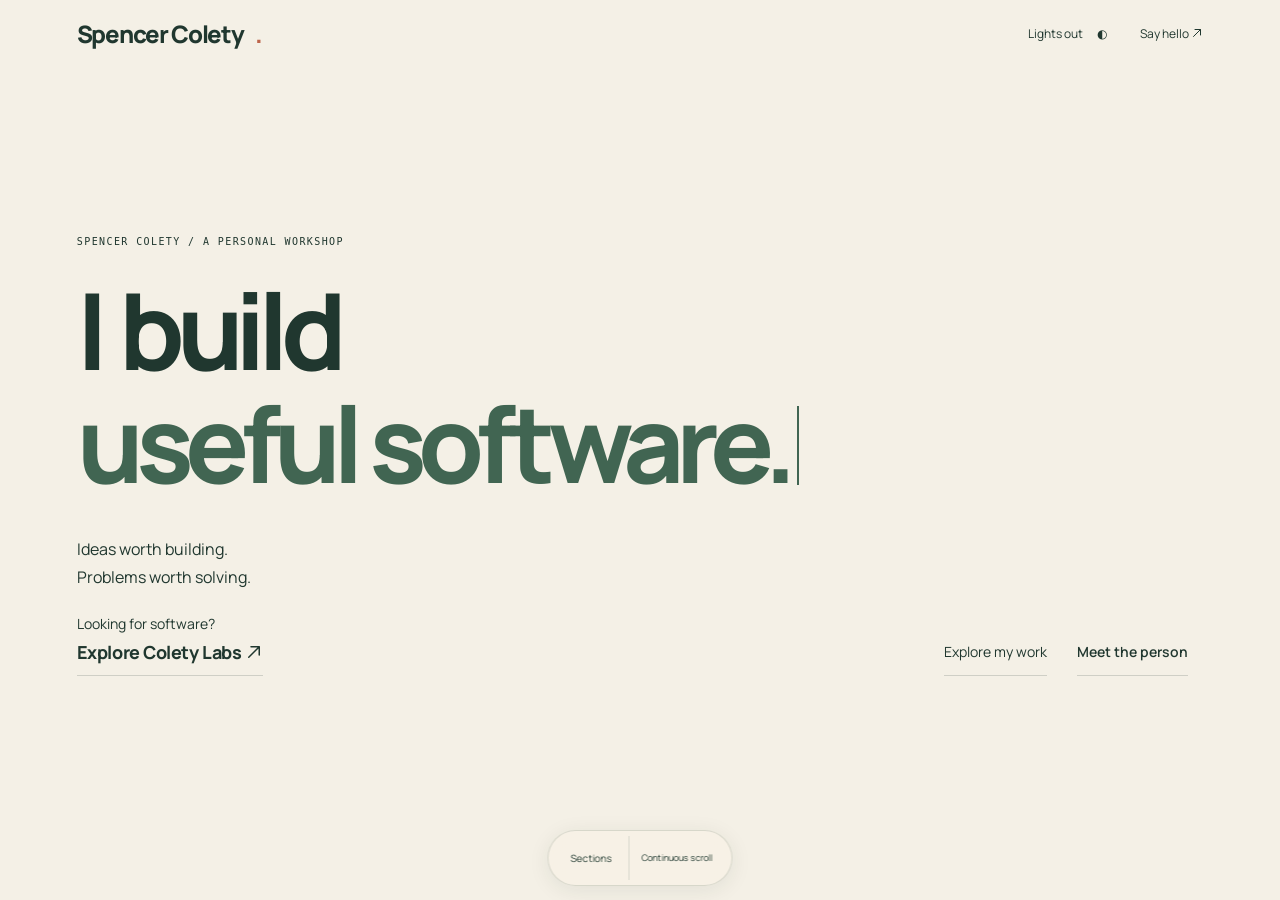
==== commit 7b514975: "Test isolated chapter menu fix and finish live reduced-height audit" ====
--- a/index.html
+++ b/index.html
@@ -1,4 +1,4 @@
-<!doctype html><html lang="en"><head><meta charset="utf-8"><meta name="viewport" content="width=device-width,initial-scale=1"><meta name="robots" content="noindex,nofollow"><link rel="canonical" href="https://spencercolety.com/"><link rel="icon" type="image/png" href="/assets/spencer-colety-sc-favicon-master.png"><link rel="apple-touch-icon" href="/assets/spencer-colety-sc-favicon-master.png"><meta name="description" content="Spencer Colety is a Montana State computer science student graduating in Spring 2027. Explore his software projects, including a QR beverage menu deployed at Urban Kitchen."><meta property="og:type" content="profile"><meta property="og:title" content="Spencer Colety | Software Engineering Portfolio"><meta property="og:description" content="Software projects, technical foundations and AI-assisted development work by Spencer Colety."><meta property="og:url" content="https://spencercolety.com/"><meta property="og:image" content="https://spencercolety.com/assets/spencer-colety-software-engineer-headshot-blue.png"><meta property="og:image:width" content="1254"><meta property="og:image:height" content="1254"><meta property="og:image:alt" content="Spencer Colety smiling in a professional headshot against a blue background"><meta name="twitter:card" content="summary_large_image"><meta name="twitter:title" content="Spencer Colety | Software Engineering Portfolio"><meta name="twitter:description" content="Software projects, technical foundations and AI-assisted development work by Spencer Colety."><meta name="twitter:image" content="https://spencercolety.com/assets/spencer-colety-software-engineer-headshot-blue.png"><script type="application/ld+json">{"@context":"https://schema.org","@type":"ProfilePage","url":"https://spencercolety.com/","mainEntity":{"@type":"Person","name":"Spencer Colety","url":"https://spencercolety.com/","image":"https://spencercolety.com/assets/spencer-colety-software-engineer-headshot-blue.png","sameAs":["https://github.com/scolety1","https://www.linkedin.com/in/spencer-colety-a64b66280/"]}}</script><title>Spencer Colety | Software Engineering Portfolio</title><style>@font-face{font-family:Manrope;src:url([data-uri]) format('truetype');font-weight:200 800;font-display:swap}:root{--ivory:#f4f0e6;--ink:#20372f;--accent:#bd654b;--line:#20372f2c;--sans:Manrope,Arial,sans-serif;color-scheme:light}*{box-sizing:border-box}html{scroll-behavior:smooth;scroll-padding-top:24px}body{margin:0;background:var(--ivory);color:var(--ink);font:15px/1.65 var(--sans);-webkit-font-smoothing:antialiased}body.modal-open{overflow:hidden}button,input,select,textarea{font:inherit}button,a,input,select,summary{touch-action:manipulation}button{cursor:pointer;color:inherit}button:disabled{cursor:default;opacity:.55}a{color:inherit;text-decoration:none}button{border:0}button:focus-visible,a:focus-visible,input:focus-visible,select:focus-visible,textarea:focus-visible,summary:focus-visible{outline:3px solid #d07e51;outline-offset:5px}h1,h2,h3,p{margin:0}h1,h2,h3{line-height:1.06;letter-spacing:-.055em}em{font-family:Georgia,serif;font-weight:400}::selection{background:#c4dc8c;color:#172e29}[hidden]{display:none!important}.sr-only{position:absolute;width:1px;height:1px;clip:rect(0,0,0,0);overflow:hidden}.skip{position:absolute;z-index:100;top:12px;left:12px;transform:translateY(-150%);background:var(--ink);color:var(--ivory);padding:12px}.skip:focus{transform:none}.site-header{position:absolute;z-index:3;top:0;left:0;right:0;display:flex;justify-content:space-between;align-items:center;padding:29px max(6vw,24px);gap:16px}.brand{font-size:24px;font-weight:800;letter-spacing:-.055em;white-space:nowrap}.brand span{color:var(--accent)}.site-header>div{display:flex;align-items:center;gap:25px;font-size:12px}.site-header button{background:transparent;min-height:44px;padding:8px}.site-header a span,.site-header button span{margin-left:12px}.chapter{position:relative;overflow:hidden}.chapter-inner{width:min(1440px,100%);margin:auto;padding:100px max(6vw,24px)}.chapter-label{display:block;font:10px/1.5 ui-monospace,monospace;letter-spacing:.14em;margin-bottom:28px}.opening{min-height:100svh;display:flex;align-items:center}.opening .chapter-inner{padding-top:155px;padding-bottom:55px;position:relative;isolation:isolate}.opening h1{font-size:clamp(64px,9.7vw,150px);font-weight:750;line-height:.99;letter-spacing:-.077em;position:relative;z-index:2;max-width:1150px}.opening h1 span{color:#416552}.opening-bottom{display:flex;align-items:end;justify-content:space-between;gap:24px;margin-top:70px;position:relative;z-index:2}.opening-bottom p{font-size:14px;line-height:1.7}.scroll-cue{display:flex;gap:28px;align-items:center;font-size:12px;font-weight:600}.scroll-cue>span{border:1px solid var(--line);width:46px;height:46px;display:grid;place-items:center;border-radius:50%;font-size:20px}.chapter-count{font:10px ui-monospace,monospace;letter-spacing:.12em}.hero-orbit{position:absolute;width:330px;height:330px;right:7%;top:90px;z-index:-1;opacity:.65;pointer-events:none}.hero-orbit span{position:absolute;inset:0;border:1px solid #879d852c;border-radius:50%;transform:rotate(-35deg) scaleY(.4)}.hero-orbit span:nth-child(2){transform:rotate(25deg) scaleY(.5)}.hero-orbit span:nth-child(3){transform:rotate(85deg) scaleY(.4)}.hero-orbit i{position:absolute;right:50px;top:70px;width:12px;height:12px;background:#bd654b;border-radius:50%}.story{background:#dde7db;min-height:100svh;display:flex;align-items:center}.story-layout{display:grid;grid-template-columns:1.15fr 1fr;gap:8%;position:relative;padding-bottom:150px}.story h2{font-size:clamp(28px,3.7vw,53px);line-height:1.23;letter-spacing:-.055em}.story h2 em{display:block;margin-top:18px;color:#4d6950}.story-voice{padding-top:42px;max-width:470px}.story-voice p{font-size:17px;line-height:1.8;margin-bottom:22px}.story-voice .story-punch{font-size:26px;font-weight:750;letter-spacing:-.05em;margin:32px 0 12px;line-height:1.25}.text-link{display:inline-flex;gap:35px;padding:15px 0;border-bottom:1px solid #526e4a55;font-size:12px;font-weight:700}.margin-word{position:absolute;bottom:46px;left:max(6vw,24px);font-size:clamp(20px,5.6vw,80px);font-weight:800;color:#58754b20;letter-spacing:-.05em;white-space:nowrap}.work{background:#172f36;color:#eeeadd}.work .chapter-inner{padding-top:70px;padding-bottom:55px}.section-heading{display:flex;align-items:end;justify-content:space-between;gap:32px;margin-bottom:35px}.section-heading .chapter-label{margin-bottom:17px}.section-heading h2{font-size:clamp(34px,4vw,58px);line-height:1.08}.section-heading>p{font-size:12px;line-height:1.8;max-width:250px;opacity:.75;padding-bottom:4px}.headliner-grid{display:grid;grid-template-columns:repeat(2,minmax(0,1fr));gap:18px}.headline-card{min-width:0}.project-preview{display:block;width:100%;padding:22px 25px 24px;text-align:left;background:var(--card);color:var(--card-ink);border-radius:14px;position:relative;overflow:hidden;transition:transform .25s,box-shadow .25s;isolation:isolate}.fleet{--card:#c3d7e0;--card-ink:#244c61}.football{--card:#d9ad8e;--card-ink:#613c30}.service{--card:#d5dfac;--card-ink:#3b593c}.business{--card:#e8dfcc;--card-ink:#394e4a}.card-top{display:flex;justify-content:space-between;gap:12px;align-items:center;font-size:11px;font-weight:650}.play-circle{width:34px;height:34px;border:1px solid currentColor;border-radius:50%;display:grid;place-items:center;font-size:18px;flex-shrink:0}.scene-cover{height:clamp(120px,11vw,170px);display:flex;align-items:center}.scene-cover svg{width:100%;height:100%;overflow:visible}.card-bottom{display:flex;align-items:end;justify-content:space-between;gap:12px}.card-bottom h3{font-size:21px;letter-spacing:-.045em;max-width:255px;line-height:1.15}.card-bottom>span{font-size:10px;white-space:nowrap}.card-bottom b{margin-left:9px;font-weight:400;font-size:18px}.project-preview:hover{transform:translateY(-4px);box-shadow:0 15px 35px #0002}.team-node rect{fill:#f8faf4;stroke:#55788a55}.team-node text{text-anchor:middle;font:12px var(--sans);fill:#244c61}.team-node .node-small{font-size:8px;opacity:.75}.team-node.manager rect{fill:#315e72}.team-node.manager text{fill:#f3f5e9}.wiring{fill:none;stroke:#668a9a;stroke-width:2}.signal-dot{fill:#b56343}.node-small{font-size:10px}.field-lines{fill:none;stroke:#754d393e;stroke-width:1}.play-route path{fill:none;stroke:#7a4839;stroke-width:3;stroke-dasharray:6 5}.play-route circle{fill:#7a4839;stroke:#eac7a6;stroke-width:3}.draft-player rect{fill:#f5e4ca;stroke:#9c755d}.draft-player text{fill:#5d3d30;font:8px var(--sans)}.draft-player .large{font-size:18px;font-weight:750}.draft-player path{stroke:#8c6b52}.field-caption{font:9px var(--sans);fill:#6a4a3b}.restaurant-plan{fill:none;stroke:#57744455;stroke-width:1.5}.restaurant-plan rect:not(:first-child){fill:#b4c89088}.server-dot circle:first-child{fill:#648349}.server-dot circle:last-child{fill:none;stroke:#64834955;stroke-width:2}.service-bubble{fill:#f5f3de}.service-bubble rect{stroke:#6f875b66}.service-bubble text{fill:#3e5d39;font:12px var(--sans)}.service-bubble .node-small{font-size:9px}.service svg>text{font:9px var(--sans);fill:#4e6b3b}.note-line{stroke:#71865c;stroke-width:2}.paper-stack rect{fill:#f8f3e4;stroke:#7a8b7d66}.paper-stack path{stroke:#829686;stroke-width:3}.process-arrow{fill:none;stroke:#5b7467;stroke-width:2}.workflow-board rect{fill:#345d52}.workflow-board text{fill:#e9ead9;font:9px var(--sans)}.workflow-board circle{fill:#b7cf91}.workflow-board path{stroke:#f0eddc;stroke-width:2;fill:none}.workflow-board circle+path{stroke:#31584d}.work-note{margin-top:18px;font-size:10px;opacity:.6}.project-preview:hover .signal-dot{animation:signal .9s infinite}.project-preview:hover .server-dot circle:last-child{animation:pulse 1.5s infinite}.project-preview:hover .play-route path{stroke-dashoffset:-20;transition:stroke-dashoffset .7s}.collection{background:#eae1d1}.collection .chapter-inner{padding-bottom:85px}.featured-experiment{display:grid;grid-template-columns:1fr 1.4fr;gap:45px;align-items:center;padding:15px 0 45px;border-bottom:1px solid var(--line)}.small-label{display:block;font:9px/1.5 ui-monospace,monospace;letter-spacing:.12em;opacity:.7}.featured-experiment h3{font-size:clamp(29px,3vw,45px);margin:17px 0}.featured-experiment p{font-size:13px;max-width:320px}.light-button,.outline-button{display:inline-flex;align-items:center;justify-content:space-between;gap:25px;min-height:46px;padding:12px 19px;border-radius:30px;background:#f4f0e3;color:#273d34;font-size:12px;font-weight:700}.light-button{margin-top:25px}.light-button span{font-size:18px}.snow-cover{position:relative;background:#bfd1d4;border-radius:14px;overflow:hidden;display:block;padding:0;width:100%}.snow-cover > svg{width:100%;display:block}.snow-cover .play-circle{position:absolute;bottom:18px;right:18px;background:#faf3dc;border:0;color:#324a3f}.collection-controls{display:flex;justify-content:space-between;gap:20px;align-items:center;padding:35px 0 22px}.filters{display:flex;gap:7px;flex-wrap:wrap}.filters button{font-size:11px;background:transparent;border:1px solid var(--line);border-radius:22px;padding:8px 14px;min-height:40px}.filters button[aria-pressed=true]{background:var(--ink);color:#f2eddd}.collection-controls input{min-height:43px;border:0;border-bottom:1px solid var(--line);background:transparent;max-width:220px;width:100%;padding:8px 2px;font-size:12px;border-radius:0;color:inherit}.collection-grid{display:grid;grid-template-columns:repeat(3,minmax(0,1fr));gap:1px;background:var(--line);border:1px solid var(--line)}.collection-card{background:#eae1d1;min-width:0}.collection-card>button{display:block;text-align:left;background:transparent;padding:25px 24px;min-height:240px;width:100%;height:100%;transition:background .2s}.collection-card>button:hover{background:#f5efdf}.shelf-number{font:10px ui-monospace,monospace;opacity:.5;float:right}.shelf-meta{font-size:9px;display:block;opacity:.65;margin-bottom:22px;padding-right:24px}.collection-card h3{font-size:23px;line-height:1.18;letter-spacing:-.045em;margin-bottom:12px}.collection-card p{font-size:12px;line-height:1.7;max-width:290px;opacity:.75}.shelf-action{display:flex;justify-content:space-between;font-size:10px;font-weight:700;margin-top:23px}.shelf-action span{font-size:16px}.collection-end{display:flex;align-items:center;justify-content:space-between;margin-top:25px;gap:20px}.outline-button{background:transparent;border:1px solid var(--line);font-size:11px}.collection-end>span{font-size:10px;opacity:.65}#collection-empty{padding:20px 0;font-size:13px}.world{background:#152132;color:#e9eadf;min-height:100svh;display:flex;align-items:center}.world-layout{display:grid;grid-template-columns:.9fr 1.1fr;gap:5%;align-items:center;padding-top:85px;padding-bottom:85px}.world h2{font-size:clamp(60px,8vw,120px);letter-spacing:-.075em}.world h2 em{color:#c9dba7}.world-lead{font-size:25px!important;line-height:1.3!important;margin:28px 0 18px!important;letter-spacing:-.04em}.world-copy>p{font-size:13px;line-height:1.9;max-width:370px;margin-bottom:15px}.world-stage{display:block;font-size:10px;line-height:1.7;opacity:.5;max-width:300px;margin-top:19px}.world-window{position:relative;min-width:0}.world-art{width:115%;margin-left:-8%;display:block;overflow:visible}.world-caption{display:block;text-align:center;font:10px ui-monospace,monospace;letter-spacing:.07em;opacity:.5}.floating-island{animation:float 7s ease-in-out infinite}.world-lights{filter:drop-shadow(0 0 7px #fbdb8e)}.future .chapter-inner{padding-top:110px;padding-bottom:25px}.future h2{font-size:clamp(46px,7.2vw,112px);line-height:1.02;letter-spacing:-.07em;max-width:1150px}.future h2 em{color:#658052}.future-layout{display:grid;grid-template-columns:1fr 1fr;gap:8%;margin-top:65px}.future-mark{font-size:190px;font-weight:200;line-height:1;color:#9aa77d}.future-layout p{font-size:17px;line-height:1.85;margin-bottom:24px;max-width:505px}.future-layout .future-close{font-size:25px;font-weight:750;line-height:1.4;letter-spacing:-.035em;margin:35px 0}.future-layout .opportunity{font-size:12px;opacity:.7}.contact-row{display:flex;gap:30px;flex-wrap:wrap;padding:20px 0}.contact-row a{font-size:13px;font-weight:700;border-bottom:1px solid var(--line);padding:6px 0}.contact-row a span{margin-left:12px}footer{display:flex;justify-content:space-between;gap:25px;border-top:1px solid var(--line);padding:25px 0 10px;margin-top:70px;font-size:10px;opacity:.65}.noscript{padding:25px}.night .opening,.night .future{background:#172a28;color:#f1eddf}.night .opening h1 span{color:#b2c992}.night .site-header{color:#f3eedf}.night .hero-orbit{opacity:.4}.night .opening .scroll-cue>span{border-color:#f3eedf66}.night .future .contact-row a,.night .future footer{border-color:#ffffff30}.night .future h2 em{color:#afc68d}
+<!doctype html><html lang="en"><head><meta charset="utf-8"><meta name="viewport" content="width=device-width,initial-scale=1"><meta name="robots" content="index,follow"><link rel="canonical" href="https://spencercolety.com/"><link rel="icon" type="image/png" href="/assets/spencer-colety-sc-favicon-paper.png"><link rel="apple-touch-icon" href="/assets/spencer-colety-sc-favicon-paper.png"><meta name="description" content="Spencer Colety is a Montana State computer science student graduating in Spring 2027. Explore his software projects, including a QR beverage menu deployed at Urban Kitchen."><meta property="og:type" content="profile"><meta property="og:title" content="Spencer Colety | Software Engineering Portfolio"><meta property="og:description" content="Software projects, technical foundations and AI-assisted development work by Spencer Colety."><meta property="og:url" content="https://spencercolety.com/"><meta property="og:image" content="https://spencercolety.com/assets/spencer-colety-software-engineer-headshot-blue.png"><meta property="og:image:width" content="1254"><meta property="og:image:height" content="1254"><meta property="og:image:alt" content="Spencer Colety smiling in a professional headshot against a blue background"><meta name="twitter:card" content="summary_large_image"><meta name="twitter:title" content="Spencer Colety | Software Engineering Portfolio"><meta name="twitter:description" content="Software projects, technical foundations and AI-assisted development work by Spencer Colety."><meta name="twitter:image" content="https://spencercolety.com/assets/spencer-colety-software-engineer-headshot-blue.png"><script type="application/ld+json">{"@context":"https://schema.org","@type":"ProfilePage","url":"https://spencercolety.com/","mainEntity":{"@type":"Person","name":"Spencer Colety","url":"https://spencercolety.com/","image":"https://spencercolety.com/assets/spencer-colety-software-engineer-headshot-blue.png","sameAs":["https://github.com/scolety1","https://www.linkedin.com/in/spencer-colety-a64b66280/"]}}</script><title>Spencer Colety | Software Engineering Portfolio</title><style>@font-face{font-family:Manrope;src:url([data-uri]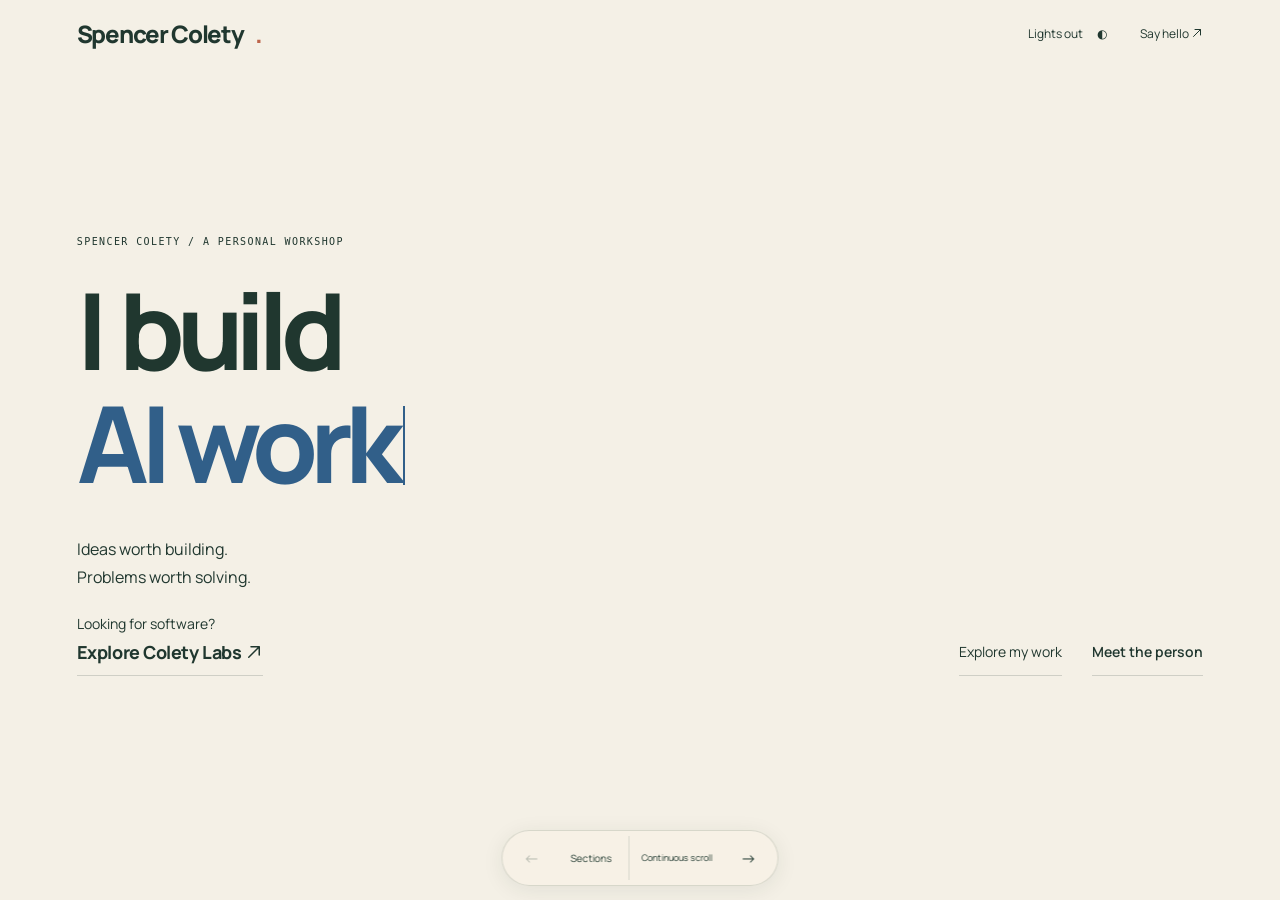
==== commit df26f61b: "Create compact presentation-style Chapter View without nested scrolling" ====
--- a/index.html
+++ b/index.html
@@ -251,15 +251,207 @@
  --><style id="development-story-styles">.development{background:#e9dfcd;color:#20372f;min-height:100svh;display:flex;align-items:center}.development .chapter-inner{padding-top:84px;padding-bottom:84px}.development-intro{display:grid;grid-template-columns:1.1fr .9fr;gap:8%;align-items:end;margin-bottom:30px}.development h2{font-size:clamp(38px,5vw,72px);line-height:1.02;letter-spacing:-.065em}.development h2 em{color:#955c40}.development-lede{max-width:500px;font-size:15px;line-height:1.8}.development-path{list-style:none;margin:0;padding:0;display:grid;grid-template-columns:repeat(3,minmax(0,1fr));gap:14px}.development-step{min-width:0;min-height:270px;padding:23px 22px 21px;border-radius:13px;display:flex;flex-direction:column;background:#f7f1e5;border:1px solid #20372f18}.development-step.assisted{background:#d9e3d4}.development-step.recovery{background:#18343a;color:#f2ecdf}.development-number{font:9px/1.5 ui-monospace,monospace;letter-spacing:.1em;opacity:.68}.development-step h3{font-size:24px;line-height:1.12;letter-spacing:-.045em;margin:25px 0 13px}.development-step p{font-size:12px;line-height:1.75;opacity:.9}.development-links{display:flex;flex-wrap:wrap;gap:8px 18px;margin-top:auto;padding-top:18px}.development-links a{display:inline-flex;align-items:center;gap:5px;font-size:10px;font-weight:750;border-bottom:1px solid currentColor;padding:5px 0}.development-links .arrow-icon{width:11px;height:11px}.development-flow{display:grid;grid-template-columns:repeat(4,1fr);gap:5px;margin-top:auto;padding-top:19px}.development-flow span{font:8px/1.2 ui-monospace,monospace;text-align:center;padding:9px 4px;border:1px solid #26483c35;border-radius:20px}.development-principle{font-size:12px;line-height:1.7;margin-top:23px;max-width:780px}.development-principle strong{font-size:15px;margin-right:4px}.chapter-mode .development .chapter-inner{padding-top:68px;padding-bottom:78px}.chapter-mode .development-intro{margin-bottom:22px}.chapter-mode .development h2{font-size:clamp(38px,4.5vw,64px)}.chapter-mode .development-step{min-height:248px}.chapter-mode .development-principle{margin-top:17px}
 @media(max-width:960px){.development-path{grid-template-columns:1fr 1fr}.development-step.recovery{grid-column:1/-1;min-height:220px}.development-intro{gap:5%}}
 @media(max-width:760px){.development .chapter-inner{padding-top:94px;padding-bottom:110px}.development-intro{display:block;margin-bottom:26px}.development h2{font-size:42px}.development-lede{font-size:13px;margin-top:24px}.development-path{grid-template-columns:1fr}.development-step,.development-step.recovery{grid-column:auto;min-height:0;padding:22px 20px}.development-step h3{font-size:23px;margin-top:20px}.development-step p{font-size:12px}.development-links{margin-top:7px}.development-principle{font-size:11px;margin-top:20px}.development-flow{grid-template-columns:repeat(2,1fr);margin-top:18px}.chapter-mode .development .chapter-inner{padding-top:75px;padding-bottom:88px}}
-@media(prefers-reduced-motion:reduce){.development a{scroll-behavior:auto}}</style><style id="chapter-responsive-candidate">.chapter-navigation{z-index:25}#chapter-menu{max-height:calc(100dvh - 145px - env(safe-area-inset-bottom,0px));overflow-y:auto;overscroll-behavior:contain;scroll-padding-block:8px}.chapter-navigation button{min-height:44px}@media(max-height:500px){#chapter-menu{max-height:calc(100dvh - 145px);min-width:220px}}</style></head><body><a class="skip" href="#main">Skip to content</a><header class="site-header"><a class="brand" href="#top">Spencer Colety<span>.</span></a><div><button id="theme-toggle" type="button" aria-pressed="false">Lights out <span aria-hidden="true">◐</span></button><a href="mailto:spencer@coletylabs.com">Say hello <svg class="arrow-icon" aria-hidden="true" focusable="false" viewBox="0 0 24 24"><path d="M5 19 19 5 M8 5h11v11" fill="none" stroke="currentColor" stroke-width="2" stroke-linecap="round" stroke-linejoin="round"/></svg></a></div></header><main id="main">
+@media(prefers-reduced-motion:reduce){.development a{scroll-behavior:auto}}</style><style id="chapter-responsive-fit">
+/* Guided mode is a presentation. Keep the original long-form content in continuous mode. */
+.chapter-brief{display:none}
+.chapter-navigation{z-index:25}
+#chapter-menu{max-height:calc(100dvh - 145px - env(safe-area-inset-bottom,0px));overflow-y:auto;overscroll-behavior:contain;scroll-padding-block:8px}
+.chapter-navigation button{min-height:44px}
+.chapter-navigation .chapter-arrow{min-width:44px;padding:5px 8px;font-size:16px;line-height:1}
+.chapter-mode .chapter{scrollbar-gutter:auto;touch-action:pan-x pinch-zoom}
+.chapter-mode .chapter.fit-ready{overflow-y:hidden}
+.chapter-mode .chapter:not(.fit-ready){touch-action:pan-y pinch-zoom}
+.chapter-mode .chapter.fit-ready .chapter-inner{max-height:100%;min-height:0}
+.chapter-mode .chapter.fit-ready:focus-within{scroll-padding-top:60px}
+.chapter-mode .chapter-inner{min-width:0}
+@media(max-width:900px),(max-height:760px){
+.chapter-mode .chapter{align-items:center}
+.chapter-mode .chapter:not(.opening) .chapter-inner,.chapter-mode .opening .chapter-inner,.chapter-mode #collection .chapter-inner{height:auto;min-height:0;max-height:none;width:100%;padding:clamp(60px,10vh,82px) max(6vw,18px) clamp(66px,10vh,84px);box-sizing:border-box;overflow:visible}
+.chapter-mode .chapter-label{margin-bottom:10px;font-size:9px}
+.chapter-mode .chapter h2{font-size:clamp(28px,5vw,51px);line-height:1.05;letter-spacing:-.045em}
+.chapter-mode .section-heading{margin-bottom:14px;gap:10px}
+.chapter-mode .section-heading>p{font-size:12px;line-height:1.45}
+.chapter-mode .opening .chapter-inner{display:flex;flex-direction:column;justify-content:center;align-items:flex-start;gap:12px}
+.chapter-mode .opening h1{font-size:clamp(30px,7.6vw,90px);line-height:1.04}
+.chapter-mode .opening .chapter-label{margin:0}
+.chapter-mode .opening-bottom{margin:10px 0 0;align-self:stretch;gap:14px}
+.chapter-mode .opening-bottom p{margin:0;font-size:13px;line-height:1.45}
+.chapter-mode .opening .studio-direction{margin:8px 0 0;font-size:11px}
+.chapter-mode .opening .studio-direction strong{font-size:15px}
+.chapter-mode .opening .hero-links{gap:6px 18px;flex-wrap:wrap}
+.chapter-mode .opening .hero-links>a{min-height:44px;padding:8px 0;font-size:13px;display:inline-flex;align-items:center}
+.chapter-mode .story-layout{display:grid;grid-template-columns:minmax(0,1fr) minmax(0,1fr);gap:20px;align-items:center}
+.chapter-mode .story-voice{padding:0;margin:0}
+.chapter-mode .story-voice>p:not(.chapter-brief){display:none}
+.chapter-mode .story-voice .chapter-brief{display:block;font-size:15px;line-height:1.5;margin:0}
+.chapter-mode .story-voice .chapter-brief strong{display:block;font-size:19px;line-height:1.2;margin:0 0 8px}
+.chapter-mode .story .education-line{font-size:12px;line-height:1.45;margin:12px 0 0}
+.chapter-mode .story .portrait-photo{width:clamp(68px,13vw,130px);margin:12px 0 0}
+.chapter-mode .story .margin-word{display:none}
+.chapter-mode .development-intro{display:block;margin:0 0 12px}
+.chapter-mode .development-lede{font-size:13px;line-height:1.45;margin:8px 0 0}
+.chapter-mode .development-path{grid-template-columns:repeat(3,minmax(0,1fr));gap:8px}
+.chapter-mode .development-step,.chapter-mode .development-step.recovery{grid-column:auto;min-height:0;padding:12px;border-radius:10px}
+.chapter-mode .development-step h3{font-size:17px;line-height:1.18;margin:7px 0 5px}
+.chapter-mode .development-step p{font-size:12px;line-height:1.35;margin:0}
+.chapter-mode .development-number{font-size:9px}
+.chapter-mode .development-links{padding:0;margin:4px 0 0;gap:3px 12px}
+.chapter-mode .development-links a{min-height:32px;font-size:11px;padding:3px 0}
+.chapter-mode .development-flow{display:none}
+.chapter-mode .development-principle{font-size:12px;line-height:1.35;margin:10px 0 0}
+.chapter-mode .development-principle strong{font-size:13px}
+.chapter-mode .work .headliner-grid{grid-template-columns:repeat(2,minmax(0,1fr));gap:9px}
+.chapter-mode .work .project-preview{display:flex;flex-direction:column;justify-content:space-between;min-height:0;padding:11px;gap:7px}
+.chapter-mode .work .card-top{padding:0;margin:0;font-size:10px;gap:4px}
+.chapter-mode .work .play-circle{width:24px;height:24px;flex-shrink:0;font-size:16px}
+.chapter-mode .work .scene-cover{height:clamp(35px,7vh,75px);min-height:0;margin:0}
+.chapter-mode .work .card-bottom{display:block;padding:0;min-height:0;height:auto}
+.chapter-mode .work .card-bottom h3{font-size:16px;line-height:1.15;margin:0}
+.chapter-mode .work .card-explanation{display:none}
+.chapter-mode .work .card-bottom>span{display:block;font-size:10px;line-height:1.3;margin:6px 0 0}
+.chapter-mode .playground .featured-experiment{gap:14px;padding:16px;min-height:0;align-items:center}
+.chapter-mode .playground .featured-experiment h3{font-size:clamp(22px,4vw,36px);margin:8px 0}
+.chapter-mode .playground .featured-experiment p{font-size:13px;line-height:1.45;margin:0 0 8px}
+.chapter-mode .playground .snow-cover,.chapter-mode .playground .snow-cover>svg{max-height:clamp(72px,21vh,180px);min-height:0}
+.chapter-mode .playground-links{gap:12px;margin-top:12px;flex-wrap:wrap}
+.chapter-mode .playground-links button,.chapter-mode .playground-links a,.chapter-mode .light-button{min-height:44px;font-size:12px}
+.chapter-mode #collection .chapter-inner{display:flex;flex-direction:column;gap:0}
+.chapter-mode #collection .section-heading{margin-bottom:8px}
+.chapter-mode #collection .section-heading>p{display:none}
+.chapter-mode #collection .section-heading h2{font-size:clamp(26px,4vw,40px)}
+.chapter-mode #collection .collection-controls{gap:8px;padding:0 0 8px;min-height:0;flex-wrap:wrap}
+.chapter-mode #collection .filters{gap:4px}
+.chapter-mode #collection .filters button{font-size:11px;min-height:36px;padding:5px 9px}
+.chapter-mode #collection .collection-controls input{min-height:38px;font-size:16px;padding:3px 4px}
+.chapter-mode #collection .collection-grid{flex:0 0 auto;grid-template-rows:none;grid-auto-rows:auto}
+.chapter-mode #collection .collection-card{grid-template-rows:auto auto;overflow:visible}
+.chapter-mode #collection .collection-card>.collection-open{padding:10px 12px 3px;overflow:visible;min-height:0}
+.chapter-mode #collection .collection-card .shelf-meta{font-size:10px;margin:0 0 5px}
+.chapter-mode #collection .collection-card h3{font-size:18px;line-height:1.18;margin:0 0 5px}
+.chapter-mode #collection .collection-card p{font-size:12px;line-height:1.3;margin:0 0 3px}
+.chapter-mode #collection .shelf-action{font-size:11px;margin:4px 0 0;padding:0}
+.chapter-mode #collection .collection-card>.collection-story{margin:0 12px 3px;min-height:36px;height:auto;font-size:11px;padding:7px 0}
+.chapter-mode #collection .collection-pagination{margin:8px 0 0;min-height:44px;gap:8px}
+.chapter-mode #collection .catalog-pages button{min-height:44px}
+.chapter-mode .world-layout{display:grid;grid-template-columns:minmax(0,1fr) minmax(0,1fr);gap:10px;align-items:center}
+.chapter-mode .world h2{font-size:clamp(39px,8vw,75px)}
+.chapter-mode .world-lead{font-size:19px!important;line-height:1.2!important;margin:10px 0!important}
+.chapter-mode .world-copy>p:not(.world-lead):not(.chapter-brief){display:none}
+.chapter-mode .world-copy>.chapter-brief{display:block;font-size:13px;line-height:1.5;margin:0 0 12px}
+.chapter-mode .world .world-art{max-height:clamp(105px,32vh,250px);width:100%}
+.chapter-mode .world-caption{font-size:10px}
+.chapter-mode .future::before{display:none}
+.chapter-mode .future-layout{margin:10px 0 0;display:block}
+.chapter-mode .future-mark{display:none}
+.chapter-mode .future-layout p:not(.chapter-brief){display:none}
+.chapter-mode .future-layout p.chapter-brief{display:block;font-size:15px;line-height:1.5;margin:0 0 12px}
+.chapter-mode .future .contact-row{padding:0;gap:16px;flex-wrap:wrap}
+.chapter-mode .future .contact-row a{min-height:44px;display:inline-flex;align-items:center}
+.chapter-mode .future .portfolio-entrance{margin-top:6px}
+.chapter-mode .future footer{margin:8px 0 0;padding:8px 0 0}
+.chapter-mode .future footer a{min-height:32px;display:inline-flex;align-items:center}
+}
+@media(max-width:600px){
+.chapter-mode .story-layout{grid-template-columns:1fr;gap:14px}
+.chapter-mode .story .portrait-photo{width:76px;margin-top:8px}
+.chapter-mode .story .story-voice .chapter-brief{font-size:14px}
+.chapter-mode .development-path{grid-template-columns:1fr;gap:6px}
+.chapter-mode .development-step,.chapter-mode .development-step.recovery{padding:9px 12px;display:block}
+.chapter-mode .development-step h3{margin:3px 0 3px;font-size:16px}
+.chapter-mode .development-step p{font-size:12px}
+.chapter-mode .development-links a{min-height:28px}
+.chapter-mode .development-lede{display:none}
+.chapter-mode .development h2{font-size:30px}
+.chapter-mode .work .section-heading{display:block}
+.chapter-mode .work .section-heading>p{display:none}
+.chapter-mode .work .scene-cover{height:clamp(35px,7vh,65px)}
+.chapter-mode .work .card-bottom h3{font-size:15px}
+.chapter-mode .work .card-bottom>span{font-size:10px}
+.chapter-mode .playground .section-heading>p{display:none}
+.chapter-mode .playground .featured-experiment{display:grid;grid-template-columns:1fr;padding:12px;gap:8px}
+.chapter-mode .playground .snow-cover{margin:0}
+.chapter-mode .world-layout{display:block}
+.chapter-mode .world-copy h2 br{display:none}
+.chapter-mode .world-copy h2 em{margin-left:.15em}
+.chapter-mode .world .world-art{max-height:clamp(100px,23vh,180px)}
+.chapter-mode .world-window{margin-top:6px}
+.chapter-mode #collection .collection-controls{flex-direction:column}
+.chapter-mode #collection .filters button{min-height:32px;font-size:10px;padding:4px 7px}
+.chapter-mode .future .portfolio-entrance{display:none}
+.chapter-mode .future .contact-row{margin-top:8px}
+}
+@media(max-height:650px){
+.chapter-mode .chapter h2{font-size:clamp(25px,4vw,44px)}
+.chapter-mode .chapter-label{margin-bottom:7px}
+.chapter-mode .story .portrait-photo{width:66px}
+.chapter-mode .work .scene-cover{display:none}
+.chapter-mode .work .project-preview{gap:5px;padding:10px}
+.chapter-mode .work .card-bottom>span{margin-top:5px}
+.chapter-mode .development-step p{display:none}
+.chapter-mode .development-step h3{margin:3px 0}
+.chapter-mode .development-lede{display:none}
+.chapter-mode .development-principle{margin-top:7px}
+.chapter-mode .future .portfolio-entrance,.chapter-mode .future footer{display:none}
+.chapter-mode .playground .section-heading>p{display:none}
+.chapter-mode #collection .collection-card p{display:none}
+}
+@media(max-height:500px){
+.chapter-mode .chapter:not(.opening) .chapter-inner,.chapter-mode .opening .chapter-inner,.chapter-mode #collection .chapter-inner{padding:54px max(5vw,16px) 60px}
+.chapter-mode .chapter h2{font-size:clamp(24px,3.6vw,36px)}
+.chapter-mode .chapter-label{font-size:8px;margin-bottom:5px}
+.chapter-mode .opening h1{font-size:clamp(30px,6vw,54px)}
+.chapter-mode .opening-bottom{margin:6px 0 0;flex-direction:row;align-items:center}
+.chapter-mode .opening-bottom p{font-size:12px}
+.chapter-mode .opening .studio-direction{margin:4px 0}
+.chapter-mode .story-layout{gap:15px}
+.chapter-mode .story .portrait-photo{display:none}
+.chapter-mode .story-voice .chapter-brief{font-size:13px}
+.chapter-mode .story-voice .chapter-brief strong{font-size:16px}
+.chapter-mode .development-intro{margin-bottom:6px}
+.chapter-mode .development-step,.chapter-mode .development-step.recovery{padding:8px}
+.chapter-mode .development-step h3{font-size:15px}
+.chapter-mode .development-links a{min-height:28px}
+.chapter-mode .development-number{font-size:8px}
+.chapter-mode .work .headliner-grid{grid-template-columns:repeat(4,minmax(0,1fr));gap:7px}
+.chapter-mode .work .section-heading{margin-bottom:7px}
+.chapter-mode .work .section-heading>p{display:none}
+.chapter-mode .work .card-bottom h3{font-size:14px}
+.chapter-mode .work .card-top{font-size:9px}
+.chapter-mode .work .play-circle{width:19px;height:19px;font-size:12px}
+.chapter-mode .playground .featured-experiment{display:grid;grid-template-columns:1fr 1fr;gap:10px;padding:8px 12px}
+.chapter-mode .playground .featured-experiment h3{font-size:22px}
+.chapter-mode .playground .featured-experiment p{display:none}
+.chapter-mode .playground .snow-cover,.chapter-mode .playground .snow-cover>svg{max-height:75px}
+.chapter-mode .playground-links{margin-top:6px}
+.chapter-mode .world .world-art{max-height:125px}
+.chapter-mode .world .world-lead{font-size:16px!important}
+.chapter-mode .world-copy>.chapter-brief{font-size:12px;margin-bottom:5px}
+.chapter-mode .world h2{font-size:42px}
+.chapter-mode .future-layout p.chapter-brief{font-size:13px;line-height:1.4}
+.chapter-mode #collection .section-heading{margin-bottom:4px}
+.chapter-mode #collection .section-heading h2{font-size:24px}
+.chapter-mode #collection .section-heading h2 br{display:none}
+.chapter-mode #collection .collection-controls{flex-direction:row;flex-wrap:nowrap;gap:8px;padding-bottom:4px}
+.chapter-mode #collection .collection-controls>label{max-width:200px;width:auto;flex:1}
+.chapter-mode #collection .collection-controls input{min-height:32px;font-size:13px}
+.chapter-mode #collection .filters button{min-height:32px;font-size:10px}
+.chapter-mode #collection .collection-card>.collection-open{padding:6px 10px 2px}
+.chapter-mode #collection .collection-card h3{font-size:15px;margin-bottom:2px}
+.chapter-mode #collection .collection-card .shelf-meta{font-size:9px;margin-bottom:3px}
+.chapter-mode #collection .collection-card>.collection-story{min-height:30px;padding:3px 0}
+.chapter-mode #collection .collection-pagination{margin-top:4px}
+#chapter-menu{max-height:calc(100dvh - 145px)}
+}
+@media(max-height:500px) and (max-width:600px){.chapter-mode .work .headliner-grid{grid-template-columns:repeat(2,minmax(0,1fr))}.chapter-mode .development-path{grid-template-columns:repeat(3,minmax(0,1fr))}}
+</style></head><body><a class="skip" href="#main">Skip to content</a><header class="site-header"><a class="brand" href="#top">Spencer Colety<span>.</span></a><div><button id="theme-toggle" type="button" aria-pressed="false">Lights out <span aria-hidden="true">◐</span></button><a href="mailto:spencer@coletylabs.com">Say hello <svg class="arrow-icon" aria-hidden="true" focusable="false" viewBox="0 0 24 24"><path d="M5 19 19 5 M8 5h11v11" fill="none" stroke="currentColor" stroke-width="2" stroke-linecap="round" stroke-linejoin="round"/></svg></a></div></header><main id="main">
 <section class="chapter opening" id="top" aria-labelledby="hero-title"><div class="chapter-inner"><span class="chapter-label">SPENCER COLETY / A PERSONAL WORKSHOP</span><div class="headline-interaction"><h1 id="hero-title" aria-label="I build useful software and AI workflows, engineer creative systems, explore data and create playable worlds."><span class="hero-first" aria-hidden="true">I <span id="hero-verb">build</span></span><span class="typed-line" aria-hidden="true"><span id="hero-typed">useful software.</span></span></h1><button type="button" class="typing-control" id="typing-toggle" aria-pressed="false">Pause headline</button></div><div class="opening-bottom"><div><p>Ideas worth building.<br>Problems worth solving.</p><a class="studio-direction" href="https://www.coletylabs.com/" target="_blank" rel="noopener noreferrer">Looking for software?<br><strong>Explore Colety Labs <svg class="arrow-icon" aria-hidden="true" focusable="false" viewBox="0 0 24 24"><path d="M5 19 19 5 M8 5h11v11" fill="none" stroke="currentColor" stroke-width="2" stroke-linecap="round" stroke-linejoin="round"/></svg></strong></a></div><div class="hero-links"><a href="#headliners">Explore my work</a><a class="scroll-cue" href="#story">Meet the person</a></div></div></div></section>
-<section class="chapter story" id="story" aria-labelledby="story-title"><div class="chapter-inner story-layout"><div><span class="chapter-label">THE PERSON BEHIND THE PROJECTS</span><h2 id="story-title">I study computer science<br>and international business.<br><em>But I do much more.</em></h2><p class="education-line"><strong>Montana State University</strong><br>B.S. Computer Science · expected Spring 2027<br>International Business minor</p><img class="portrait-photo" src="assets/spencer-colety-software-engineer-headshot-blue.png" alt="Spencer Colety smiling in a professional headshot against a blue background" width="1254" height="1254" decoding="async"></div><div class="story-voice"><p>I started Colety Labs. I build tools for my work, my routines and the ideas I can’t leave alone.</p><p>Some began with questions I encountered at work; others grew out of my interests in sports, technology and games.</p><p class="story-punch">My strongest skill is adapting.</p><p>I learn quickly, ask questions and keep working until I understand what needs to change. My background in software, sales and business helps me see both the system and the people using it.</p><p class="story-coursework">My coursework spans AI, cybersecurity and computer science. In high school, I made a social media app and explored lots of ideas beyond coding.</p></div><span class="margin-word" aria-hidden="true">BUILD. LEARN. ADAPT.</span></div></section>
+<section class="chapter story" id="story" aria-labelledby="story-title"><div class="chapter-inner story-layout"><div><span class="chapter-label">THE PERSON BEHIND THE PROJECTS</span><h2 id="story-title">I study computer science<br>and international business.<br><em>But I do much more.</em></h2><p class="education-line"><strong>Montana State University</strong><br>B.S. Computer Science · expected Spring 2027<br>International Business minor</p><img class="portrait-photo" src="assets/spencer-colety-software-engineer-headshot-blue.png" alt="Spencer Colety smiling in a professional headshot against a blue background" width="1254" height="1254" decoding="async"></div><div class="story-voice"><p class="chapter-brief"><strong>My strongest skill is adapting.</strong>I founded Colety Labs and build practical tools for work and everyday life. I learn quickly, ask questions, and bring software, business and people together.</p><p>I started Colety Labs. I build tools for my work, my routines and the ideas I can’t leave alone.</p><p>Some began with questions I encountered at work; others grew out of my interests in sports, technology and games.</p><p class="story-punch">My strongest skill is adapting.</p><p>I learn quickly, ask questions and keep working until I understand what needs to change. My background in software, sales and business helps me see both the system and the people using it.</p><p class="story-coursework">My coursework spans AI, cybersecurity and computer science. In high school, I made a social media app and explored lots of ideas beyond coding.</p></div><span class="margin-word" aria-hidden="true">BUILD. LEARN. ADAPT.</span></div></section>
 <section class="chapter development" id="development" aria-labelledby="development-title"><div class="chapter-inner"><div class="development-intro"><div><span class="chapter-label">HOW I BUILD</span><h2 id="development-title">I learned the code.<br><em>Now I scale the work.</em></h2></div><p class="development-lede">I learned to write and debug software before I started using AI. Today the tools move faster; I still own the reasoning and the release.</p></div><ol class="development-path"><li class="development-step foundation"><span class="development-number">01 / TECHNICAL FOUNDATION</span><h3>I wrote the code directly.</h3><p>Freshman and sophomore coursework gave me a direct foundation in C++ fundamentals, Java data structures and debugging.</p><div class="development-links"><a href="https://github.com/scolety1/software-development-fundamentals-spring-2024" target="_blank" rel="noopener noreferrer">C++ foundations <svg class="arrow-icon" aria-hidden="true" focusable="false" viewBox="0 0 24 24"><path d="M5 19 19 5 M8 5h11v11" fill="none" stroke="currentColor" stroke-width="2" stroke-linecap="round" stroke-linejoin="round"/></svg></a><a href="https://github.com/scolety1/data-structures-algorithms-spring-2025" target="_blank" rel="noopener noreferrer">Java data structures <svg class="arrow-icon" aria-hidden="true" focusable="false" viewBox="0 0 24 24"><path d="M5 19 19 5 M8 5h11v11" fill="none" stroke="currentColor" stroke-width="2" stroke-linecap="round" stroke-linejoin="round"/></svg></a></div></li><li class="development-step assisted"><span class="development-number">02 / AI-ASSISTED EXECUTION</span><h3>I changed the workflow.</h3><p>I frame the problem, direct agents, review the changes and verify the result.</p><div class="development-flow" aria-label="My AI-assisted development flow"><span>Frame</span><span>Direct</span><span>Review</span><span>Verify</span></div></li><li class="development-step recovery"><span class="development-number">03 / HANDS-ON RECOVERY</span><h3>I still own the hard parts.</h3><p>When files conflict or tests expose a bad assumption, I trace the failure, repair the work and decide what ships.</p><div class="development-links"><a href="https://github.com/scolety1/orca/blob/tsf/main/tsf/SHOWCASE.md" target="_blank" rel="noopener noreferrer">See the TSF engineering tour <svg class="arrow-icon" aria-hidden="true" focusable="false" viewBox="0 0 24 24"><path d="M5 19 19 5 M8 5h11v11" fill="none" stroke="currentColor" stroke-width="2" stroke-linecap="round" stroke-linejoin="round"/></svg></a></div></li></ol><p class="development-principle"><strong>AI accelerates the work.</strong> Accountability stays with me.</p></div></section>
 <section class="chapter work" id="headliners" aria-labelledby="headliners-title"><div class="chapter-inner"><div class="section-heading"><div><span class="chapter-label">THE HEADLINERS</span><h2 id="headliners-title">Different problems.<br><em>Something worth building.</em></h2></div><p>Four projects that show<br>how I think and what I build.</p></div><div class="headliner-grid"><article class="headline-card fleet"><button class="project-preview" type="button" data-open="tsf" aria-label="Coordinate a build — Thousand Sunny Fleet"><div class="card-top"><span>Thousand Sunny Fleet</span><span class="play-circle" aria-hidden="true">↑</span></div><div class="scene-cover"><svg viewBox="0 0 600 260" aria-hidden="true"><path class="wiring" d="M95 130H222M282 130h89M431 130h80M252 130V58h118M252 130v75h118"/><g class="team-node"><rect x="28" y="95" width="130" height="70" rx="18"/><text x="93" y="127">Your idea</text><text class="node-small" x="93" y="148">one starting point</text></g><g class="team-node manager"><rect x="202" y="92" width="106" height="76" rx="18"/><text x="255" y="125">Manager</text><text class="node-small" x="255" y="146">split + coordinate</text></g><g class="team-node"><rect x="354" y="29" width="116" height="54" rx="13"/><text x="412" y="60">Interface</text><rect x="354" y="105" width="116" height="54" rx="13"/><text x="412" y="137">Systems</text><rect x="354" y="181" width="116" height="54" rx="13"/><text x="412" y="213">Review</text></g><circle class="signal-dot" cx="178" cy="130" r="6"/><circle class="signal-dot second" cx="329" cy="130" r="6"/></svg></div><div class="card-bottom"><div><h3>My coding team, coordinated.</h3><p class="card-explanation">In development: a framework for coordinating parallel AI-assisted development with review and recovery.</p></div><span>Coordinate a build</span></div></button></article><article class="headline-card football"><button class="project-preview" type="button" data-open="nwr" aria-label="Take the next pick — Niners War Room"><div class="card-top"><span>Niners War Room</span><span class="play-circle" aria-hidden="true">↑</span></div><div class="scene-cover"><svg viewBox="0 0 600 260" aria-hidden="true"><g class="field-lines"><path d="M25 30h550v200H25zM25 80h550M25 130h550M25 180h550M135 30v200M245 30v200M355 30v200M465 30v200"/><ellipse cx="300" cy="130" rx="66" ry="45"/></g><g class="play-route"><path d="M115 180v-58l75-65M310 180v-75h140"/><circle cx="115" cy="180" r="13"/><circle cx="310" cy="180" r="13"/></g><g class="draft-player"><rect x="330" y="42" width="210" height="85" rx="14"/><text x="348" y="67">THE NEXT PICK</text><text x="348" y="95" class="large">Floor or upside?</text><path d="M348 111h158"/></g><text x="38" y="246" class="field-caption">A decision changes the board.</text></svg></div><div class="card-bottom"><div><h3>Make the next pick count.</h3><p class="card-explanation">In development: a fantasy-football decision system for draft, keeper, waiver and trade choices.</p></div><span>Take the next pick</span></div></button></article><article class="headline-card service"><button class="project-preview" type="button" data-open="houseos" aria-label="Work a shift — HouseOS"><div class="card-top"><span>HouseOS</span><span class="play-circle" aria-hidden="true">↑</span></div><div class="scene-cover"><svg viewBox="0 0 600 260" aria-hidden="true"><g class="restaurant-plan"><rect x="24" y="28" width="552" height="204" rx="18"/><path d="M370 28v204M24 170h346"/><rect x="60" y="67" width="62" height="62" rx="19"/><rect x="177" y="67" width="62" height="62" rx="19"/><rect x="285" y="67" width="47" height="62" rx="17"/></g><g class="server-dot"><circle cx="158" cy="153" r="11"/><circle cx="158" cy="153" r="22"/></g><g class="service-bubble"><rect x="267" y="45" width="287" height="72" rx="14"/><path d="m295 117-15 18 43-18"/><text x="284" y="74">“What changed for tonight?”</text><text x="284" y="96" class="node-small">The right answer. During the shift.</text></g><text x="400" y="161">SHIFT NOTES</text><path class="note-line" d="M400 178h134M400 193h97M400 208h115"/></svg></div><div class="card-bottom"><div><h3>Answers in the middle of service.</h3><p class="card-explanation">In development: a front-of-house operations platform; its separate Urban Kitchen QR beverage menu is already in use.</p></div><span>Work a shift</span></div></button></article><article class="headline-card business"><button class="project-preview" type="button" data-open="labs" aria-label="Untangle a request — Colety Labs"><div class="card-top"><span>Colety Labs</span><span class="play-circle" aria-hidden="true">↑</span></div><div class="scene-cover"><svg viewBox="0 0 600 260" aria-hidden="true"><g class="paper-stack"><rect x="48" y="65" width="135" height="156" rx="10" transform="rotate(-12 115 140)"/><path d="m76 94 73-14M82 117l72-14M88 140l57-11M94 163l61-11"/></g><path class="process-arrow" d="M207 130h99m-15-13 15 13-15 13"/><g class="workflow-board"><rect x="344" y="40" width="211" height="177" rx="14"/><text x="365" y="70">A CLEAR NEXT STEP</text><circle cx="371" cy="101" r="9"/><path d="m367 101 3 3 6-7"/><path d="M392 101h130"/><circle cx="371" cy="141" r="9"/><path d="m367 141 3 3 6-7"/><path d="M392 141h110"/><circle cx="371" cy="181" r="9"/><path d="M392 181h120"/></g></svg></div><div class="card-bottom"><div><h3>An idea becomes a business tool.</h3><p class="card-explanation">My independent software studio: practical products, AI tools and automation for businesses.</p></div><span>Untangle a request</span></div></button></article></div></div></section>
 <section class="chapter playground" id="playground" aria-labelledby="playground-title"><div class="chapter-inner"><div class="section-heading"><div><span class="chapter-label">THE PLAYGROUND</span><h2 id="playground-title">A little less reading.<br><em>A little more playing.</em></h2></div><p>Small experiences from the projects.<br>Make a move. Find out what happens.</p></div><div class="featured-experiment"><div><span class="small-label">SNOWBOARD JAMS</span><h3>Music that follows<br>the mountain.</h3><p>Ride a little course. Jump the trees. Stop for a chat, then take another run.</p><button class="light-button" type="button" data-open="snowboard">Take a run <span aria-hidden="true"><svg class="arrow-icon" aria-hidden="true" focusable="false" viewBox="0 0 24 24"><path d="M5 19 19 5 M8 5h11v11" fill="none" stroke="currentColor" stroke-width="2" stroke-linecap="round" stroke-linejoin="round"/></svg></span></button></div><button class="snow-cover" type="button" data-open="snowboard" aria-label="Play Snowboard Jams"><svg viewBox="0 0 600 320" aria-hidden="true"><circle cx="470" cy="66" r="32" fill="#f3df9c"/><path d="M0 235 160 30l125 166L401 61l199 196v63H0" fill="#91aebc"/><path d="m105 100 55-70 55 72-42-19-21 17-17-15zM355 119l46-58 48 65-38-17-20 12-15-12z" fill="#e6eeed"/><path d="M0 186Q220 157 600 291v29H0" fill="#eef1e7"/><path d="M60 200q160-17 302 36" stroke="#bacfd1" fill="none" stroke-dasharray="6 9"/><g transform="translate(181 203) rotate(13)"><path d="M-25 4h50" stroke="#d77551" stroke-width="6" stroke-linecap="round"/><path d="m-5-25-10 12L0 0m-5-25 14 13L17 0m-22-25v-20m0 10-18 10m18-10 20 9" stroke="#253e37" stroke-width="5" fill="none" stroke-linecap="round"/><circle cx="-5" cy="-54" r="9" fill="#253e37"/><path d="M-14-57q9-13 18 0" fill="#dd7853"/></g><path d="m455 157-28 51h14l-24 40h76l-25-40h14z" fill="#335d50"/><path d="M452 244h8v22h-8z" fill="#8b7557"/></svg><span class="play-circle" aria-hidden="true"><svg class="arrow-icon" aria-hidden="true" focusable="false" viewBox="0 0 24 24"><path d="M5 19 19 5 M8 5h11v11" fill="none" stroke="currentColor" stroke-width="2" stroke-linecap="round" stroke-linejoin="round"/></svg></span></button></div><div class="playground-links"><button type="button" id="more-play" class="outline-button" aria-haspopup="dialog" aria-controls="project-dialog">Explore more demos</button><a href="#collection">Browse every project</a></div></div></section>
 <section class="chapter collection" id="collection" aria-labelledby="collection-title"><div class="chapter-inner"><div class="section-heading"><div><span class="chapter-label">THE FULL COLLECTION</span><h2 id="collection-title">All the work.<br><em>Room to explore.</em></h2></div><p>Flagship projects, useful tools,<br>classwork and things I’m exploring.</p></div><div class="collection-controls"><div class="filters" role="group" aria-label="Project categories"><button type="button" data-filter="All" aria-pressed="true">All</button><button type="button" data-filter="Apps" aria-pressed="false">Apps</button><button type="button" data-filter="Tools" aria-pressed="false">Tools</button><button type="button" data-filter="Experiments" aria-pressed="false">Experiments</button><button type="button" data-filter="Coursework" aria-pressed="false">Coursework</button></div><label><span class="sr-only">Find a project</span><input type="search" id="collection-search" placeholder="Find a project" maxlength="80"></label></div><div class="collection-grid"><article class="collection-card" data-category="Tools" data-search="thousand sunny fleet in development a framework for coordinating parallel ai-assisted development across long projects."><button class="collection-open" type="button" data-open="tsf"><span class="shelf-meta">In development</span><h3>Thousand Sunny Fleet</h3><p>A framework for coordinating parallel AI-assisted development across long projects.</p><span class="shelf-action">Try it out <span aria-hidden="true"><svg class="arrow-icon" aria-hidden="true" focusable="false" viewBox="0 0 24 24"><path d="M5 19 19 5 M8 5h11v11" fill="none" stroke="currentColor" stroke-width="2" stroke-linecap="round" stroke-linejoin="round"/></svg></span></span></button><button class="collection-story" type="button" data-open="tsf" data-start-view="project" aria-label="Read about Thousand Sunny Fleet">About the project</button></article><article class="collection-card" data-category="Apps" data-search="niners war room in development a fantasy-football decision system built around player evidence, league rules and actionable recommendations."><button class="collection-open" type="button" data-open="nwr"><span class="shelf-meta">In development</span><h3>Niners War Room</h3><p>A fantasy-football decision system built around player evidence, league rules and actionable recommendations.</p><span class="shelf-action">Try it out <span aria-hidden="true"><svg class="arrow-icon" aria-hidden="true" focusable="false" viewBox="0 0 24 24"><path d="M5 19 19 5 M8 5h11v11" fill="none" stroke="currentColor" stroke-width="2" stroke-linecap="round" stroke-linejoin="round"/></svg></span></span></button><button class="collection-story" type="button" data-open="nwr" data-start-view="project" aria-label="Read about Niners War Room">About the project</button></article><article class="collection-card" data-category="Apps" data-search="houseos in development a front-of-house operations platform for training, shift communication, coverage and manager workflows."><button class="collection-open" type="button" data-open="houseos"><span class="shelf-meta">In development</span><h3>HouseOS</h3><p>A front-of-house operations platform for training, shift communication, coverage and manager workflows.</p><span class="shelf-action">Try it out <span aria-hidden="true"><svg class="arrow-icon" aria-hidden="true" focusable="false" viewBox="0 0 24 24"><path d="M5 19 19 5 M8 5h11v11" fill="none" stroke="currentColor" stroke-width="2" stroke-linecap="round" stroke-linejoin="round"/></svg></span></span></button><button class="collection-story" type="button" data-open="houseos" data-start-view="project" aria-label="Read about HouseOS">About the project</button></article><article class="collection-card" data-category="Tools" data-search="colety labs the business i founded to develop ai tools and automation."><button class="collection-open" type="button" data-open="labs"><span class="shelf-meta">The business I founded</span><h3>Colety Labs</h3><p>The business I founded to develop AI tools and automation.</p><span class="shelf-action">Try it out <span aria-hidden="true"><svg class="arrow-icon" aria-hidden="true" focusable="false" viewBox="0 0 24 24"><path d="M5 19 19 5 M8 5h11v11" fill="none" stroke="currentColor" stroke-width="2" stroke-linecap="round" stroke-linejoin="round"/></svg></span></span></button><button class="collection-story" type="button" data-open="labs" data-start-view="project" aria-label="Read about Colety Labs">About the project</button></article><article class="collection-card" data-category="Apps" data-search="easylife capture scattered thoughts, sort your day and choose a useful next move."><button class="collection-open" type="button" data-open="easylife"><span class="shelf-meta">Beta · user testing</span><h3>EasyLife</h3><p>Capture scattered thoughts, sort your day and choose a useful next move.</p><span class="shelf-action">Try it out <span aria-hidden="true"><svg class="arrow-icon" aria-hidden="true" focusable="false" viewBox="0 0 24 24"><path d="M5 19 19 5 M8 5h11v11" fill="none" stroke="currentColor" stroke-width="2" stroke-linecap="round" stroke-linejoin="round"/></svg></span></span></button><button class="collection-story" type="button" data-open="easylife" data-start-view="project" aria-label="Read about EasyLife">About the project</button></article><article class="collection-card" data-category="Apps" data-search="family tree explorer search profiles and explore family relationships."><button class="collection-open" type="button" data-open="family"><span class="shelf-meta">Coursework → continuing project</span><h3>Family Tree Explorer</h3><p>Search profiles and explore family relationships.</p><span class="shelf-action">Try it out <span aria-hidden="true"><svg class="arrow-icon" aria-hidden="true" focusable="false" viewBox="0 0 24 24"><path d="M5 19 19 5 M8 5h11v11" fill="none" stroke="currentColor" stroke-width="2" stroke-linecap="round" stroke-linejoin="round"/></svg></span></span></button><button class="collection-story" type="button" data-open="family" data-start-view="project" aria-label="Read about Family Tree Explorer">About the project</button></article><article class="collection-card" data-category="Apps" data-search="virtual wine list browse a wine list, pair a meal and find a thoughtful alternative."><button class="collection-open" type="button" data-open="beverage"><span class="shelf-meta">Restaurant use</span><h3>Virtual Wine List</h3><p>Browse a wine list, pair a meal and find a thoughtful alternative.</p><span class="shelf-action">Try it out <span aria-hidden="true"><svg class="arrow-icon" aria-hidden="true" focusable="false" viewBox="0 0 24 24"><path d="M5 19 19 5 M8 5h11v11" fill="none" stroke="currentColor" stroke-width="2" stroke-linecap="round" stroke-linejoin="round"/></svg></span></span></button><button class="collection-story" type="button" data-open="beverage" data-start-view="project" aria-label="Read about Virtual Wine List">About the project</button></article><article class="collection-card" data-category="Tools" data-search="career forge review project evidence before it becomes application copy."><button class="collection-open" type="button" data-open="career"><span class="shelf-meta">Local application</span><h3>Career Forge</h3><p>Review project evidence before it becomes application copy.</p><span class="shelf-action">Try it out <span aria-hidden="true"><svg class="arrow-icon" aria-hidden="true" focusable="false" viewBox="0 0 24 24"><path d="M5 19 19 5 M8 5h11v11" fill="none" stroke="currentColor" stroke-width="2" stroke-linecap="round" stroke-linejoin="round"/></svg></span></span></button><button class="collection-story" type="button" data-open="career" data-start-view="project" aria-label="Read about Career Forge">About the project</button></article><article class="collection-card" data-category="Experiments" data-search="oddly specific explainable matching for unusual talents and requests."><button class="collection-open" type="button" data-open="oddly"><span class="shelf-meta">Matching experiment</span><h3>Oddly Specific</h3><p>Explainable matching for unusual talents and requests.</p><span class="shelf-action">Try it out <span aria-hidden="true"><svg class="arrow-icon" aria-hidden="true" focusable="false" viewBox="0 0 24 24"><path d="M5 19 19 5 M8 5h11v11" fill="none" stroke="currentColor" stroke-width="2" stroke-linecap="round" stroke-linejoin="round"/></svg></span></span></button><button class="collection-story" type="button" data-open="oddly" data-start-view="project" aria-label="Read about Oddly Specific">About the project</button></article><article class="collection-card" data-category="Apps" data-search="what&#39;s the func event discovery by time, distance and vibe."><button class="collection-open" type="button" data-open="func"><span class="shelf-meta">Discovery project</span><h3>WHAT&#39;S THE FUNC</h3><p>Event discovery by time, distance and vibe.</p><span class="shelf-action">Try it out <span aria-hidden="true"><svg class="arrow-icon" aria-hidden="true" focusable="false" viewBox="0 0 24 24"><path d="M5 19 19 5 M8 5h11v11" fill="none" stroke="currentColor" stroke-width="2" stroke-linecap="round" stroke-linejoin="round"/></svg></span></span></button><button class="collection-story" type="button" data-open="func" data-start-view="project" aria-label="Read about WHAT&#39;S THE FUNC">About the project</button></article><article class="collection-card" data-category="Experiments" data-search="information blackout a spoiler-masking extension and evaluation experiment."><button class="collection-open" type="button" data-open="blackout"><span class="shelf-meta">Research experiment</span><h3>Information Blackout</h3><p>A spoiler-masking extension and evaluation experiment.</p><span class="shelf-action">Try it out <span aria-hidden="true"><svg class="arrow-icon" aria-hidden="true" focusable="false" viewBox="0 0 24 24"><path d="M5 19 19 5 M8 5h11v11" fill="none" stroke="currentColor" stroke-width="2" stroke-linecap="round" stroke-linejoin="round"/></svg></span></span></button><button class="collection-story" type="button" data-open="blackout" data-start-view="project" aria-label="Read about Information Blackout">About the project</button></article><article class="collection-card" data-category="Tools" data-search="maintenance loop maintenance queues, blockers and follow-through."><button class="collection-open" type="button" data-open="maintenance"><span class="shelf-meta">Local workflow</span><h3>Maintenance Loop</h3><p>Maintenance queues, blockers and follow-through.</p><span class="shelf-action">Try it out <span aria-hidden="true"><svg class="arrow-icon" aria-hidden="true" focusable="false" viewBox="0 0 24 24"><path d="M5 19 19 5 M8 5h11v11" fill="none" stroke="currentColor" stroke-width="2" stroke-linecap="round" stroke-linejoin="round"/></svg></span></span></button><button class="collection-story" type="button" data-open="maintenance" data-start-view="project" aria-label="Read about Maintenance Loop">About the project</button></article><article class="collection-card" data-category="Tools" data-search="shopify catalog qa import catalog data, inspect findings and compare corrections."><button class="collection-open" type="button" data-open="catalog"><span class="shelf-meta">Catalog audit tool</span><h3>Shopify Catalog QA</h3><p>Import catalog data, inspect findings and compare corrections.</p><span class="shelf-action">Try it out <span aria-hidden="true"><svg class="arrow-icon" aria-hidden="true" focusable="false" viewBox="0 0 24 24"><path d="M5 19 19 5 M8 5h11v11" fill="none" stroke="currentColor" stroke-width="2" stroke-linecap="round" stroke-linejoin="round"/></svg></span></span></button><button class="collection-story" type="button" data-open="catalog" data-start-view="project" aria-label="Read about Shopify Catalog QA">About the project</button></article><article class="collection-card" data-category="Tools" data-search="quoteloop quote follow-up priorities, outcomes and deferrals."><button class="collection-open" type="button" data-open="quote"><span class="shelf-meta">Local workflow</span><h3>QuoteLoop</h3><p>Quote follow-up priorities, outcomes and deferrals.</p><span class="shelf-action">Try it out <span aria-hidden="true"><svg class="arrow-icon" aria-hidden="true" focusable="false" viewBox="0 0 24 24"><path d="M5 19 19 5 M8 5h11v11" fill="none" stroke="currentColor" stroke-width="2" stroke-linecap="round" stroke-linejoin="round"/></svg></span></span></button><button class="collection-story" type="button" data-open="quote" data-start-view="project" aria-label="Read about QuoteLoop">About the project</button></article><article class="collection-card" data-category="Experiments" data-search="route reader route and drift research with explicit uncertainty."><button class="collection-open" type="button" data-open="route"><span class="shelf-meta">Paused research</span><h3>Route Reader</h3><p>Route and drift research with explicit uncertainty.</p><span class="shelf-action">Try it out <span aria-hidden="true"><svg class="arrow-icon" aria-hidden="true" focusable="false" viewBox="0 0 24 24"><path d="M5 19 19 5 M8 5h11v11" fill="none" stroke="currentColor" stroke-width="2" stroke-linecap="round" stroke-linejoin="round"/></svg></span></span></button><button class="collection-story" type="button" data-open="route" data-start-view="project" aria-label="Read about Route Reader">About the project</button></article><article class="collection-card" data-category="Coursework" data-search="movie actors graph find connections between actors through a graph of shared films."><button class="collection-open" type="button" data-open="actors"><span class="shelf-meta">Java · graph algorithms</span><h3>Movie Actors Graph</h3><p>Find connections between actors through a graph of shared films.</p><span class="shelf-action">Try it out <span aria-hidden="true"><svg class="arrow-icon" aria-hidden="true" focusable="false" viewBox="0 0 24 24"><path d="M5 19 19 5 M8 5h11v11" fill="none" stroke="currentColor" stroke-width="2" stroke-linecap="round" stroke-linejoin="round"/></svg></span></span></button><button class="collection-story" type="button" data-open="actors" data-start-view="project" aria-label="Read about Movie Actors Graph">About the project</button></article><article class="collection-card" data-category="Coursework" data-search="sudoku solver fill a puzzle, inspect the constraints and step through a solution."><button class="collection-open" type="button" data-open="sudoku"><span class="shelf-meta">Search · constraint solving</span><h3>Sudoku Solver</h3><p>Fill a puzzle, inspect the constraints and step through a solution.</p><span class="shelf-action">Try it out <span aria-hidden="true"><svg class="arrow-icon" aria-hidden="true" focusable="false" viewBox="0 0 24 24"><path d="M5 19 19 5 M8 5h11v11" fill="none" stroke="currentColor" stroke-width="2" stroke-linecap="round" stroke-linejoin="round"/></svg></span></span></button><button class="collection-story" type="button" data-open="sudoku" data-start-view="project" aria-label="Read about Sudoku Solver">About the project</button></article><article class="collection-card" data-category="Coursework" data-search="monster battle try a small turn-based battle with original creatures."><button class="collection-open" type="button" data-open="monster"><span class="shelf-meta">Five-person team project</span><h3>Monster Battle</h3><p>Try a small turn-based battle with original creatures.</p><span class="shelf-action">Try it out <span aria-hidden="true"><svg class="arrow-icon" aria-hidden="true" focusable="false" viewBox="0 0 24 24"><path d="M5 19 19 5 M8 5h11v11" fill="none" stroke="currentColor" stroke-width="2" stroke-linecap="round" stroke-linejoin="round"/></svg></span></span></button><button class="collection-story" type="button" data-open="monster" data-start-view="project" aria-label="Read about Monster Battle">About the project</button></article><article class="collection-card" data-category="Coursework" data-search="reliable image transfer send image tiles, inject corruption and watch ack/nak recovery."><button class="collection-open" type="button" data-open="transfer"><span class="shelf-meta">Small networking experiment</span><h3>Reliable Image Transfer</h3><p>Send image tiles, inject corruption and watch ACK/NAK recovery.</p><span class="shelf-action">Try it out <span aria-hidden="true"><svg class="arrow-icon" aria-hidden="true" focusable="false" viewBox="0 0 24 24"><path d="M5 19 19 5 M8 5h11v11" fill="none" stroke="currentColor" stroke-width="2" stroke-linecap="round" stroke-linejoin="round"/></svg></span></span></button><button class="collection-story" type="button" data-open="transfer" data-start-view="project" aria-label="Read about Reliable Image Transfer">About the project</button></article><article class="collection-card" data-category="Coursework" data-search="bridger interpreter explore lexical scope and see which binding a closure uses."><button class="collection-open" type="button" data-open="bridger"><span class="shelf-meta">Rust · language semantics</span><h3>Bridger Interpreter</h3><p>Explore lexical scope and see which binding a closure uses.</p><span class="shelf-action">Try it out <span aria-hidden="true"><svg class="arrow-icon" aria-hidden="true" focusable="false" viewBox="0 0 24 24"><path d="M5 19 19 5 M8 5h11v11" fill="none" stroke="currentColor" stroke-width="2" stroke-linecap="round" stroke-linejoin="round"/></svg></span></span></button><button class="collection-story" type="button" data-open="bridger" data-start-view="project" aria-label="Read about Bridger Interpreter">About the project</button></article><article class="collection-card" data-category="Coursework" data-search="parallel scheduling distribute a workload and see when coordination overhead wins."><button class="collection-open" type="button" data-open="hpc"><span class="shelf-meta">Small scheduling study</span><h3>Parallel Scheduling</h3><p>Distribute a workload and see when coordination overhead wins.</p><span class="shelf-action">Try it out <span aria-hidden="true"><svg class="arrow-icon" aria-hidden="true" focusable="false" viewBox="0 0 24 24"><path d="M5 19 19 5 M8 5h11v11" fill="none" stroke="currentColor" stroke-width="2" stroke-linecap="round" stroke-linejoin="round"/></svg></span></span></button><button class="collection-story" type="button" data-open="hpc" data-start-view="project" aria-label="Read about Parallel Scheduling">About the project</button></article><article class="collection-card" data-category="Apps" data-search="easyworkout reuse a previous set, log a session and review the progress."><button class="collection-open" type="button" data-open="workout"><span class="shelf-meta">Workout tracking · part of EasyLife</span><h3>EasyWorkout</h3><p>Reuse a previous set, log a session and review the progress.</p><span class="shelf-action">Try it out <span aria-hidden="true"><svg class="arrow-icon" aria-hidden="true" focusable="false" viewBox="0 0 24 24"><path d="M5 19 19 5 M8 5h11v11" fill="none" stroke="currentColor" stroke-width="2" stroke-linecap="round" stroke-linejoin="round"/></svg></span></span></button><button class="collection-story" type="button" data-open="workout" data-start-view="project" aria-label="Read about EasyWorkout">About the project</button></article><article class="collection-card" data-category="Apps" data-search="snowboard jams ride a little mountain, jump the trees and try playback that follows the activity."><button class="collection-open" type="button" data-open="snowboard"><span class="shelf-meta">Riding-aware music · beta</span><h3>Snowboard Jams</h3><p>Ride a little mountain, jump the trees and try playback that follows the activity.</p><span class="shelf-action">Try it out <span aria-hidden="true"><svg class="arrow-icon" aria-hidden="true" focusable="false" viewBox="0 0 24 24"><path d="M5 19 19 5 M8 5h11v11" fill="none" stroke="currentColor" stroke-width="2" stroke-linecap="round" stroke-linejoin="round"/></svg></span></span></button><button class="collection-story" type="button" data-open="snowboard" data-start-view="project" aria-label="Read about Snowboard Jams">About the project</button></article><article class="collection-card" data-category="Experiments" data-search="world forge in development a single-player rpg framework where the story adapts to meaningful player choices."><button class="collection-open" type="button" data-open="world" data-start-view="project"><span class="shelf-meta">In development</span><h3>World Forge</h3><p>A single-player RPG framework where the story adapts to meaningful player choices.</p><span class="shelf-action">Read the vision <span aria-hidden="true"><svg class="arrow-icon" aria-hidden="true" focusable="false" viewBox="0 0 24 24"><path d="M5 19 19 5 M8 5h11v11" fill="none" stroke="currentColor" stroke-width="2" stroke-linecap="round" stroke-linejoin="round"/></svg></span></span></button><button class="collection-story" type="button" data-open="world" data-start-view="project" aria-label="Read about World Forge">About the project</button></article></div><div class="collection-pagination"><span id="collection-count" role="status" aria-live="polite"></span><div class="catalog-pages" role="group" aria-label="Project pages"><button type="button" id="catalog-previous">Previous</button><button type="button" id="catalog-next">Next</button></div></div><p id="collection-empty" hidden>No matching projects. Try another search.</p></div></section>
-<section class="chapter world" id="world" aria-labelledby="world-title"><div class="chapter-inner world-layout"><div class="world-copy"><span class="chapter-label">THE AMBITIOUS ONE</span><h2 id="world-title">World<br><em>Forge.</em></h2><p class="world-lead">What if a world<br>could grow around you?</p><p>The vision is true freedom inside a designed world: an open story that can respond when a player changes what should happen next.</p><p>The goal is a single-player RPG framework where meaningful choices can change the story without exposing the private world or its lore.</p><button class="light-button" type="button" data-open="world" data-start-view="project">Read the vision <span aria-hidden="true"><svg class="arrow-icon" aria-hidden="true" focusable="false" viewBox="0 0 24 24"><path d="M5 19 19 5 M8 5h11v11" fill="none" stroke="currentColor" stroke-width="2" stroke-linecap="round" stroke-linejoin="round"/></svg></span></button></div><div class="world-window"><svg class="world-art" viewBox="0 0 700 700" role="img" aria-label="A stylized island with a village, bridge and mountain beneath a night sky"><defs><linearGradient id="island-side" x2="0" y2="1"><stop stop-color="#48716b"/><stop offset="1" stop-color="#182f42"/></linearGradient><linearGradient id="island-top" x2="0" y2="1"><stop stop-color="#a5bd83"/><stop offset="1" stop-color="#456c5b"/></linearGradient><radialGradient id="world-glow"><stop stop-color="#b6c5c4" stop-opacity=".3"/><stop offset="1" stop-color="#b6c5c4" stop-opacity="0"/></radialGradient></defs><ellipse cx="350" cy="365" rx="320" ry="310" fill="url(#world-glow)"/><g class="floating-island"><path d="m80 365 270-145 270 145-65 160-205 85-204-85z" fill="url(#island-side)"/><path d="m80 365 270-145 270 145-270 148z" fill="url(#island-top)"/><path d="m351 229-46 86 81 46-40 80 37 53" stroke="#bcd3bf" stroke-width="18" fill="none"/><path d="m160 331 75-128 79 133-77 44z" fill="#4b786e"/><path d="m205 254 30-51 32 54-23-8-13 17-13-13z" fill="#dce8df"/><g fill="#274f49"><path d="m450 307-27 61 54 0z"/><path d="m479 328-24 58h48z"/><path d="m172 383-23 55h46z"/><path d="m195 405-19 45h38z"/></g><g class="world-village"><path d="m388 359 32-19 32 19v37l-32 19-32-19z" fill="#d8bb8e"/><path d="m379 359 41-43 42 43-42 24z" fill="#9b6a65"/><path d="M414 385h11v24h-11z" fill="#fff0af"/><path d="m445 409 25-15 25 15v29l-25 15-25-15z" fill="#ccba9c"/><path d="m440 409 30-34 31 34-31 18z" fill="#a07874"/></g><path d="m324 378 60 35M320 385l59 35" stroke="#a78c62" stroke-width="8"/><g fill="#f8dda3" class="world-lights"><circle cx="290" cy="397" r="4"/><circle cx="359" cy="456" r="4"/><circle cx="484" cy="368" r="4"/></g></g><circle cx="536" cy="131" r="37" fill="#f0dfa8" opacity=".9"/><g fill="#b3c8ce"><circle cx="136" cy="173" r="2"/><circle cx="380" cy="92" r="2"/><circle cx="563" cy="247" r="2"/><circle cx="245" cy="111" r="2"/><circle cx="110" cy="500" r="2"/></g></svg><span class="world-caption">One decision. A different tomorrow.</span></div></div></section>
-<section class="chapter future" id="future" aria-labelledby="future-title"><div class="chapter-inner"><span class="chapter-label">WHAT I WANT TO BUILD TOWARD</span><h2 id="future-title">I believe in<br>a better <em>tomorrow.</em></h2><div class="future-layout"><span class="future-mark" aria-hidden="true"><svg class="arrow-icon" aria-hidden="true" focusable="false" viewBox="0 0 24 24"><path d="M5 19 19 5 M8 5h11v11" fill="none" stroke="currentColor" stroke-width="2" stroke-linecap="round" stroke-linejoin="round"/></svg></span><div><p>Technology is changing our future at an extraordinary pace. I believe we are at a tipping point: the decisions we make now will shape life for generations.</p><p>I want to help build a happy, safe future for everyone. That means taking the consequences seriously—and having the ambition to build, learn and adapt.</p><p class="future-close">That’s what this workshop is for.</p><p class="opportunity">I’m graduating in Spring 2027 and looking for software engineering roles.</p><p class="software-destination">For software and business tools, visit <a href="https://www.coletylabs.com/" target="_blank" rel="noopener noreferrer">Colety Labs <svg class="arrow-icon" aria-hidden="true" focusable="false" viewBox="0 0 24 24"><path d="M5 19 19 5 M8 5h11v11" fill="none" stroke="currentColor" stroke-width="2" stroke-linecap="round" stroke-linejoin="round"/></svg></a>.</p><div class="contact-row"><a href="mailto:spencer@coletylabs.com">Email <svg class="arrow-icon" aria-hidden="true" focusable="false" viewBox="0 0 24 24"><path d="M5 19 19 5 M8 5h11v11" fill="none" stroke="currentColor" stroke-width="2" stroke-linecap="round" stroke-linejoin="round"/></svg></a><a href="https://www.linkedin.com/in/spencer-colety-a64b66280/" target="_blank" rel="noopener noreferrer">LinkedIn <svg class="arrow-icon" aria-hidden="true" focusable="false" viewBox="0 0 24 24"><path d="M5 19 19 5 M8 5h11v11" fill="none" stroke="currentColor" stroke-width="2" stroke-linecap="round" stroke-linejoin="round"/></svg></a><a href="https://github.com/scolety1" target="_blank" rel="noopener noreferrer">GitHub <svg class="arrow-icon" aria-hidden="true" focusable="false" viewBox="0 0 24 24"><path d="M5 19 19 5 M8 5h11v11" fill="none" stroke="currentColor" stroke-width="2" stroke-linecap="round" stroke-linejoin="round"/></svg></a></div></div></div><!-- Public-only navigation puzzle. Authentication remains server-enforced. -->
+<section class="chapter world" id="world" aria-labelledby="world-title"><div class="chapter-inner world-layout"><div class="world-copy"><span class="chapter-label">THE AMBITIOUS ONE</span><h2 id="world-title">World<br><em>Forge.</em></h2><p class="world-lead">What if a world<br>could grow around you?</p><p class="chapter-brief">A single-player RPG framework where meaningful choices can reshape the story.</p><p>The vision is true freedom inside a designed world: an open story that can respond when a player changes what should happen next.</p><p>The goal is a single-player RPG framework where meaningful choices can change the story without exposing the private world or its lore.</p><button class="light-button" type="button" data-open="world" data-start-view="project">Read the vision <span aria-hidden="true"><svg class="arrow-icon" aria-hidden="true" focusable="false" viewBox="0 0 24 24"><path d="M5 19 19 5 M8 5h11v11" fill="none" stroke="currentColor" stroke-width="2" stroke-linecap="round" stroke-linejoin="round"/></svg></span></button></div><div class="world-window"><svg class="world-art" viewBox="0 0 700 700" role="img" aria-label="A stylized island with a village, bridge and mountain beneath a night sky"><defs><linearGradient id="island-side" x2="0" y2="1"><stop stop-color="#48716b"/><stop offset="1" stop-color="#182f42"/></linearGradient><linearGradient id="island-top" x2="0" y2="1"><stop stop-color="#a5bd83"/><stop offset="1" stop-color="#456c5b"/></linearGradient><radialGradient id="world-glow"><stop stop-color="#b6c5c4" stop-opacity=".3"/><stop offset="1" stop-color="#b6c5c4" stop-opacity="0"/></radialGradient></defs><ellipse cx="350" cy="365" rx="320" ry="310" fill="url(#world-glow)"/><g class="floating-island"><path d="m80 365 270-145 270 145-65 160-205 85-204-85z" fill="url(#island-side)"/><path d="m80 365 270-145 270 145-270 148z" fill="url(#island-top)"/><path d="m351 229-46 86 81 46-40 80 37 53" stroke="#bcd3bf" stroke-width="18" fill="none"/><path d="m160 331 75-128 79 133-77 44z" fill="#4b786e"/><path d="m205 254 30-51 32 54-23-8-13 17-13-13z" fill="#dce8df"/><g fill="#274f49"><path d="m450 307-27 61 54 0z"/><path d="m479 328-24 58h48z"/><path d="m172 383-23 55h46z"/><path d="m195 405-19 45h38z"/></g><g class="world-village"><path d="m388 359 32-19 32 19v37l-32 19-32-19z" fill="#d8bb8e"/><path d="m379 359 41-43 42 43-42 24z" fill="#9b6a65"/><path d="M414 385h11v24h-11z" fill="#fff0af"/><path d="m445 409 25-15 25 15v29l-25 15-25-15z" fill="#ccba9c"/><path d="m440 409 30-34 31 34-31 18z" fill="#a07874"/></g><path d="m324 378 60 35M320 385l59 35" stroke="#a78c62" stroke-width="8"/><g fill="#f8dda3" class="world-lights"><circle cx="290" cy="397" r="4"/><circle cx="359" cy="456" r="4"/><circle cx="484" cy="368" r="4"/></g></g><circle cx="536" cy="131" r="37" fill="#f0dfa8" opacity=".9"/><g fill="#b3c8ce"><circle cx="136" cy="173" r="2"/><circle cx="380" cy="92" r="2"/><circle cx="563" cy="247" r="2"/><circle cx="245" cy="111" r="2"/><circle cx="110" cy="500" r="2"/></g></svg><span class="world-caption">One decision. A different tomorrow.</span></div></div></section>
+<section class="chapter future" id="future" aria-labelledby="future-title"><div class="chapter-inner"><span class="chapter-label">WHAT I WANT TO BUILD TOWARD</span><h2 id="future-title">I believe in<br>a better <em>tomorrow.</em></h2><div class="future-layout"><span class="future-mark" aria-hidden="true"><svg class="arrow-icon" aria-hidden="true" focusable="false" viewBox="0 0 24 24"><path d="M5 19 19 5 M8 5h11v11" fill="none" stroke="currentColor" stroke-width="2" stroke-linecap="round" stroke-linejoin="round"/></svg></span><div><p class="chapter-brief">I want to help build a happy, safe future through technology. I’m graduating in Spring 2027 and looking for software engineering roles.</p><p>Technology is changing our future at an extraordinary pace. I believe we are at a tipping point: the decisions we make now will shape life for generations.</p><p>I want to help build a happy, safe future for everyone. That means taking the consequences seriously—and having the ambition to build, learn and adapt.</p><p class="future-close">That’s what this workshop is for.</p><p class="opportunity">I’m graduating in Spring 2027 and looking for software engineering roles.</p><p class="software-destination">For software and business tools, visit <a href="https://www.coletylabs.com/" target="_blank" rel="noopener noreferrer">Colety Labs <svg class="arrow-icon" aria-hidden="true" focusable="false" viewBox="0 0 24 24"><path d="M5 19 19 5 M8 5h11v11" fill="none" stroke="currentColor" stroke-width="2" stroke-linecap="round" stroke-linejoin="round"/></svg></a>.</p><div class="contact-row"><a href="mailto:spencer@coletylabs.com">Email <svg class="arrow-icon" aria-hidden="true" focusable="false" viewBox="0 0 24 24"><path d="M5 19 19 5 M8 5h11v11" fill="none" stroke="currentColor" stroke-width="2" stroke-linecap="round" stroke-linejoin="round"/></svg></a><a href="https://www.linkedin.com/in/spencer-colety-a64b66280/" target="_blank" rel="noopener noreferrer">LinkedIn <svg class="arrow-icon" aria-hidden="true" focusable="false" viewBox="0 0 24 24"><path d="M5 19 19 5 M8 5h11v11" fill="none" stroke="currentColor" stroke-width="2" stroke-linecap="round" stroke-linejoin="round"/></svg></a><a href="https://github.com/scolety1" target="_blank" rel="noopener noreferrer">GitHub <svg class="arrow-icon" aria-hidden="true" focusable="false" viewBox="0 0 24 24"><path d="M5 19 19 5 M8 5h11v11" fill="none" stroke="currentColor" stroke-width="2" stroke-linecap="round" stroke-linejoin="round"/></svg></a></div></div></div><!-- Public-only navigation puzzle. Authentication remains server-enforced. -->
 <details class="portfolio-entrance" id="portfolio-entrance">
   <summary>A small experiment</summary>
   <div class="portfolio-entrance__body">
@@ -474,11 +666,12 @@
 window.ChapterNavigation=(()=>{
  'use strict';
  const chapters=[...document.querySelectorAll('.chapter')],names={top:'The opening',story:'About Spencer',development:'How I build',headliners:'The headliners',playground:'Play the demos',collection:'Every project',world:'World Forge',future:'A better tomorrow'},media=matchMedia('(prefers-reduced-motion: reduce)'),coarsePointer=()=>matchMedia('(pointer: coarse)').matches||navigator.maxTouchPoints>0;let index=0,guided=PortfolioMobileGuidance.autoGuided(innerWidth,innerHeight,coarsePointer()),explicitMode=false,transitioning=false,unlock=0,lastWheel=0,total=0,used=false,scrolled=false;
- const nav=document.createElement('nav');nav.className='chapter-navigation';nav.setAttribute('aria-label','Portfolio sections');nav.innerHTML='<button type="button" id="chapter-menu-toggle" aria-expanded="false" aria-controls="chapter-menu">Sections</button><span id="chapter-position" class="sr-only" aria-live="polite"></span><button type="button" id="scroll-mode" aria-pressed="true">Continuous scroll</button><div id="chapter-menu" hidden>'+chapters.map(c=>'<button type="button" data-chapter-target="'+c.id+'">'+names[c.id]+'</button>').join('')+'</div>';document.body.append(nav);
+ const nav=document.createElement('nav');nav.className='chapter-navigation';nav.setAttribute('aria-label','Portfolio sections');nav.innerHTML='<button class="chapter-arrow" id="chapter-prev" type="button" aria-label="Previous chapter">←</button><button type="button" id="chapter-menu-toggle" aria-expanded="false" aria-controls="chapter-menu">Sections</button><span id="chapter-position" class="sr-only" aria-live="polite"></span><button type="button" id="scroll-mode" aria-pressed="true">Continuous scroll</button><button class="chapter-arrow" id="chapter-next" type="button" aria-label="Next chapter">→</button><div id="chapter-menu" hidden>'+chapters.map(c=>'<button type="button" data-chapter-target="'+c.id+'">'+names[c.id]+'</button>').join('')+'</div>';document.body.append(nav);
  const menu=nav.querySelector('#chapter-menu'),toggle=nav.querySelector('#chapter-menu-toggle'),mode=nav.querySelector('#scroll-mode');
  function hideMenu(){menu.hidden=true;toggle.setAttribute('aria-expanded','false');}
- function notify(){document.dispatchEvent(new CustomEvent('workshop:chapter-change',{detail:{id:chapters[index].id,guided}}));}
- function paint(){document.body.classList.toggle('chapter-mode',guided);document.body.dataset.chapter=chapters[index].id;chapters.forEach((chapter,i)=>{chapter.classList.toggle('chapter-active',i===index);if(guided){chapter.inert=i!==index;chapter.setAttribute('aria-hidden',String(i!==index));}else{chapter.inert=false;chapter.removeAttribute('aria-hidden');chapter.classList.remove('chapter-leaving');}});mode.textContent=guided?'Continuous scroll':'Chapter view';mode.setAttribute('aria-pressed',String(guided));nav.querySelector('#chapter-position').textContent='Current section: '+names[chapters[index].id];nav.querySelectorAll('[data-chapter-target]').forEach(b=>{if(b.dataset.chapterTarget===chapters[index].id)b.setAttribute('aria-current','location');else b.removeAttribute('aria-current');});notify();}
+ function fitChapter(){const c=chapters[index];if(!c)return;c.classList.remove('fit-ready');if(guided&&c.scrollHeight<=c.clientHeight+2)c.classList.add('fit-ready');}
+ function notify(){requestAnimationFrame(fitChapter);document.dispatchEvent(new CustomEvent('workshop:chapter-change',{detail:{id:chapters[index].id,guided}}));}
+ function paint(){document.body.classList.toggle('chapter-mode',guided);document.body.dataset.chapter=chapters[index].id;chapters.forEach((chapter,i)=>{chapter.classList.toggle('chapter-active',i===index);if(guided){chapter.inert=i!==index;chapter.setAttribute('aria-hidden',String(i!==index));}else{chapter.inert=false;chapter.removeAttribute('aria-hidden');chapter.classList.remove('chapter-leaving');}});nav.querySelectorAll('.chapter-arrow').forEach(b=>b.hidden=!guided);nav.querySelector('#chapter-prev').disabled=index===0;nav.querySelector('#chapter-next').disabled=index===chapters.length-1;mode.textContent=guided?'Continuous scroll':'Chapter view';mode.setAttribute('aria-pressed',String(guided));nav.querySelector('#chapter-position').textContent='Current section: '+names[chapters[index].id];nav.querySelectorAll('[data-chapter-target]').forEach(b=>{if(b.dataset.chapterTarget===chapters[index].id)b.setAttribute('aria-current','location');else b.removeAttribute('aria-current');});notify();}
  function focusHeading(){const heading=chapters[index].querySelector('h1,h2');if(heading){heading.tabIndex=-1;heading.focus({preventScroll:true});}}
  function go(target,{write=true,focus=false,instant=false}={}){target=Math.max(0,Math.min(chapters.length-1,target));if(transitioning){if(!instant)return;clearTimeout(unlock);chapters.forEach(c=>c.classList.remove('chapter-leaving'));transitioning=false;}if(target===index){paint();if(focus)focusHeading();return;}const old=chapters[index],owned=old.contains(document.activeElement);index=target;hideMenu();if(write)history.pushState({},'','#'+chapters[index].id);if(guided){transitioning=true;old.classList.add('chapter-leaving');chapters[index].scrollTop=0;paint();if(focus||owned)focusHeading();clearTimeout(unlock);unlock=setTimeout(()=>{old.classList.remove('chapter-leaving');transitioning=false;},media.matches||instant?0:460);}else{paint();const el=chapters[index];el.scrollIntoView({block:el.offsetHeight<=innerHeight?'center':'start',behavior:media.matches||instant?'instant':'smooth'});if(focus)focusHeading();}}
  function selectId(id,options={}){const target=chapters.findIndex(c=>c.id===id);if(target!==-1)go(target,options);}
@@ -513,8 +706,8 @@
  },{passive:true});
  document.addEventListener('keydown',e=>{if(e.key==='Escape'&&!menu.hidden){hideMenu();toggle.focus();return;}if(!guided||document.querySelector('#project-dialog').open||e.ctrlKey||e.altKey||e.metaKey||e.repeat||e.target.closest?.('button,a,input,select,textarea,summary,[contenteditable="true"]'))return;const direction={ArrowDown:1,PageDown:1,ArrowUp:-1,PageUp:-1,' ':e.shiftKey?-1:1}[e.key];if(direction){if(canScroll(chapters[index],direction)||nestedScroll(e.target,direction))return;e.preventDefault();go(index+direction,{focus:true});}else if(e.key==='Home'||e.key==='End'){e.preventDefault();go(e.key==='Home'?0:chapters.length-1,{focus:true});}});
  document.addEventListener('click',e=>{if(!nav.contains(e.target))hideMenu();const link=e.target.closest('a[href^="#"]');if(!link)return;const target=chapters.findIndex(c=>'#'+c.id===link.getAttribute('href'));if(target!==-1){e.preventDefault();go(target,{focus:true});}});
- toggle.onclick=()=>{const open=menu.hidden;menu.hidden=!open;toggle.setAttribute('aria-expanded',String(open));};nav.querySelectorAll('[data-chapter-target]').forEach(b=>b.onclick=()=>{hideMenu();selectId(b.dataset.chapterTarget,{focus:true,instant:true});});mode.onclick=()=>{const active=chapters[index];guided=!guided;explicitMode=true;transitioning=false;clearTimeout(unlock);hideMenu();paint();if(!guided)requestAnimationFrame(()=>active.scrollIntoView({block:active.offsetHeight<=innerHeight?'center':'start',behavior:'instant'}));else window.scrollTo(0,0);};
- function route(){if(location.hash.startsWith('#play-'))return;selectId(location.hash.slice(1)||'top',{write:false,instant:true});}addEventListener('popstate',route);addEventListener('hashchange',route);addEventListener('resize',()=>{if(explicitMode)return;const auto=PortfolioMobileGuidance.autoGuided(innerWidth,innerHeight,coarsePointer());if(auto===guided)return;guided=auto;transitioning=false;clearTimeout(unlock);paint();if(!guided)chapters[index].scrollIntoView({block:'start',behavior:'instant'});else window.scrollTo(0,0);});
+ nav.querySelector('#chapter-prev').onclick=()=>go(index-1,{focus:true,instant:true});nav.querySelector('#chapter-next').onclick=()=>go(index+1,{focus:true,instant:true});toggle.onclick=()=>{const open=menu.hidden;menu.hidden=!open;toggle.setAttribute('aria-expanded',String(open));};nav.querySelectorAll('[data-chapter-target]').forEach(b=>b.onclick=()=>{hideMenu();selectId(b.dataset.chapterTarget,{focus:true,instant:true});});mode.onclick=()=>{const active=chapters[index];guided=!guided;explicitMode=true;transitioning=false;clearTimeout(unlock);hideMenu();paint();if(!guided)requestAnimationFrame(()=>active.scrollIntoView({block:active.offsetHeight<=innerHeight?'center':'start',behavior:'instant'}));else window.scrollTo(0,0);};
+ function route(){if(location.hash.startsWith('#play-'))return;selectId(location.hash.slice(1)||'top',{write:false,instant:true});}addEventListener('popstate',route);addEventListener('hashchange',route);addEventListener('resize',()=>{requestAnimationFrame(fitChapter);if(explicitMode)return;const auto=PortfolioMobileGuidance.autoGuided(innerWidth,innerHeight,coarsePointer());if(auto===guided)return;guided=auto;transitioning=false;clearTimeout(unlock);paint();if(!guided)chapters[index].scrollIntoView({block:'start',behavior:'instant'});else window.scrollTo(0,0);});
  const observer=new IntersectionObserver(entries=>{if(guided)return;const best=entries.filter(e=>e.isIntersecting).sort((a,b)=>b.intersectionRatio-a.intersectionRatio)[0];if(best&&best.intersectionRatio>.25){index=chapters.indexOf(best.target);paint();}},{threshold:[.25,.5,.75]});chapters.forEach(c=>observer.observe(c));
  const id=location.hash.slice(6),trigger=location.hash.startsWith('#play-')?document.querySelector(`[data-open="${id}"]`):null,initial=trigger?.closest('.chapter')?.id||location.hash.slice(1);const initialIndex=chapters.findIndex(c=>c.id===initial);if(initialIndex>=0)index=initialIndex;paint();return{selectId,get guided(){return guided;},get activeId(){return chapters[index].id;},go};
 })();
@@ -580,12 +773,12 @@
  function route(){if(location.hash==='#demos'){if(current!=='demos')openDemos(null,false);return;}const id=location.hash.startsWith('#play-')?location.hash.slice(6):null;if(id&&(data.projects.some(p=>p.id===id)||extra[id])){if(id!==current)open(id,null,false,id==='world'?'project':'experience');}else close(false);}addEventListener('popstate',route);addEventListener('hashchange',route);
  const theme=document.querySelector('#theme-toggle');theme.onclick=()=>{const night=document.body.classList.toggle('night');theme.setAttribute('aria-pressed',String(night));theme.innerHTML=(night?'Daylight':'Lights out')+' <span aria-hidden="true">◐</span>';};
  const cards=[...document.querySelectorAll('.collection-card')],search=document.querySelector('#collection-search'),nextPage=document.querySelector('#catalog-next'),previousPage=document.querySelector('#catalog-previous'),grid=document.querySelector('.collection-grid');let category='All',catalogPage=0;
- function pageShape(){if(innerWidth<600)return{size:innerHeight<700?1:2,columns:1};if(innerWidth<900)return{size:4,columns:2};if(innerWidth<1100||innerHeight<700)return{size:4,columns:2};return{size:6,columns:3};}
+ function pageShape(){if(window.ChapterNavigation?.guided){if(innerHeight<=500)return{size:1,columns:1};if(innerWidth<=600)return{size:1,columns:1};if(innerWidth<=900||innerHeight<=760)return{size:2,columns:2};}if(innerWidth<600)return{size:innerHeight<700?1:2,columns:1};if(innerWidth<900)return{size:4,columns:2};if(innerWidth<1100||innerHeight<700)return{size:4,columns:2};return{size:6,columns:3};}
  function matches(){const query=search.value.trim().toLowerCase();return cards.filter(c=>(category==='All'||c.dataset.category===category)&&c.dataset.search.includes(query));}
  function filter(){const list=matches(),shape=pageShape(),pages=Math.max(1,Math.ceil(list.length/shape.size));catalogPage=Math.max(0,Math.min(catalogPage,pages-1));const start=catalogPage*shape.size,shown=list.slice(start,start+shape.size);cards.forEach(c=>c.hidden=!shown.includes(c));grid.style.setProperty('--catalog-columns',shape.columns);grid.style.setProperty('--catalog-rows',Math.max(1,Math.ceil(Math.min(list.length,shape.size)/shape.columns)));previousPage.disabled=catalogPage===0;nextPage.disabled=catalogPage>=pages-1;document.querySelector('#collection-count').textContent=list.length?(start+1)+'–'+(start+shown.length)+' of '+list.length+' projects':'No matching projects';document.querySelector('#collection-empty').hidden=list.length!==0;document.querySelectorAll('[data-filter]').forEach(b=>b.setAttribute('aria-pressed',String(b.dataset.filter===category)));document.querySelector('#collection').scrollTop=0;}
  function showCatalogCard(card){category='All';search.value='';catalogPage=Math.floor(cards.indexOf(card)/pageShape().size);filter();}
  function changeCatalogPage(delta){catalogPage+=delta;filter();if(innerWidth<=760||(innerWidth<=1100&&innerHeight<=500)){const first=grid.querySelector('.collection-card:not([hidden]) .collection-open');first?.focus({preventScroll:true});first?.scrollIntoView({block:'start',behavior:'instant'});}}
- document.querySelectorAll('[data-filter]').forEach(b=>b.onclick=()=>{category=b.dataset.filter;catalogPage=0;filter();});search.oninput=()=>{catalogPage=0;filter();};previousPage.onclick=()=>changeCatalogPage(-1);nextPage.onclick=()=>changeCatalogPage(1);addEventListener('resize',filter);filter();
+ document.querySelectorAll('[data-filter]').forEach(b=>b.onclick=()=>{category=b.dataset.filter;catalogPage=0;filter();});search.oninput=()=>{catalogPage=0;filter();};previousPage.onclick=()=>changeCatalogPage(-1);nextPage.onclick=()=>changeCatalogPage(1);addEventListener('resize',filter);document.addEventListener('workshop:chapter-change',()=>{if(window.ChapterNavigation?.activeId==='collection')filter();});filter();
 
  document.querySelector('#find-demos').onclick=()=>view('demos');document.addEventListener('workshop:browse-demos',()=>view('demos'));document.querySelectorAll('[data-demo-launch]').forEach(b=>b.onclick=()=>{history.replaceState({},'','#play-'+b.dataset.demoLaunch);mount(b.dataset.demoLaunch);});document.querySelector('#browse-projects').onclick=()=>{close();window.ChapterNavigation.selectId('collection',{focus:true,instant:true});};
  document.querySelector('#more-play').onclick=e=>openDemos(e.currentTarget);
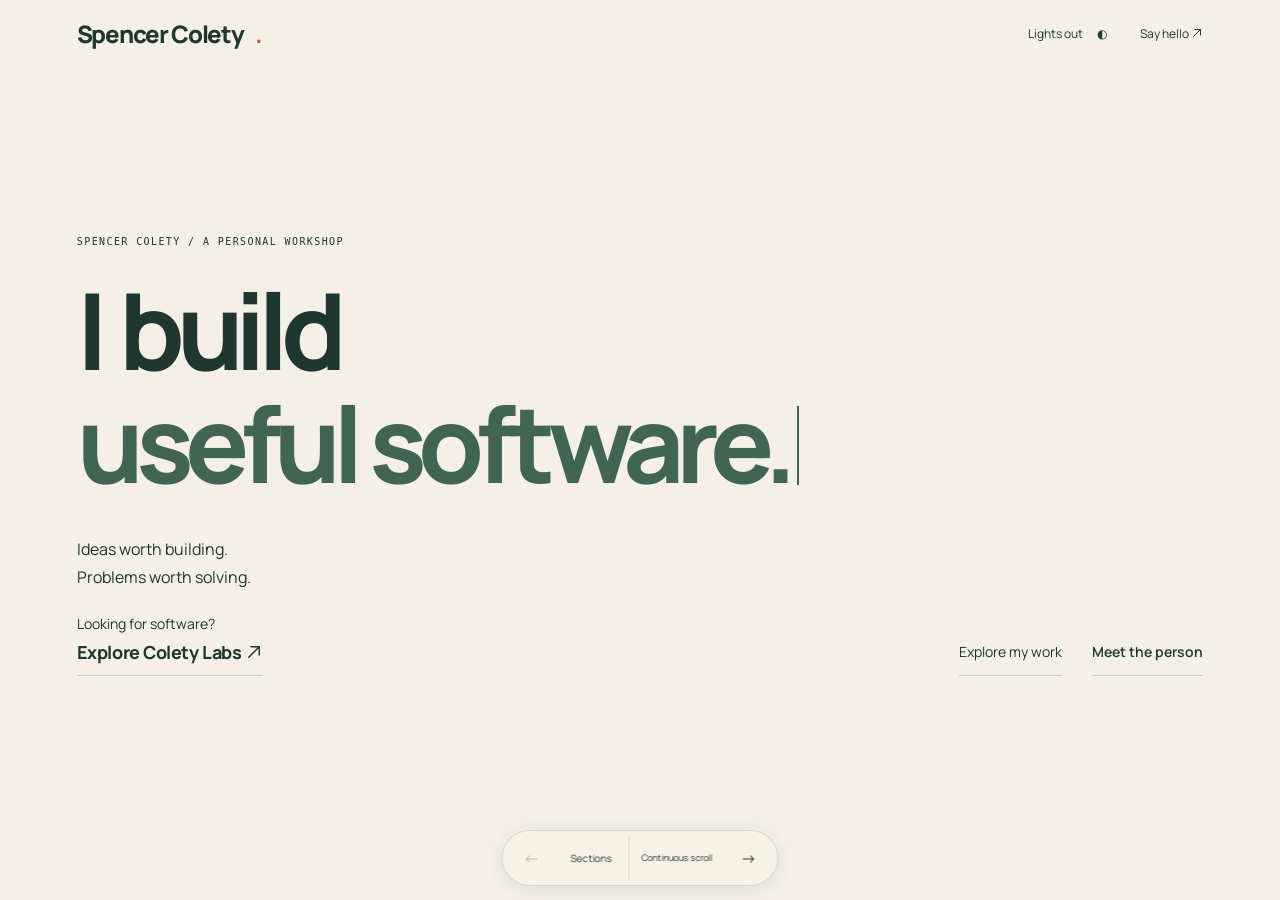
==== commit 5f71cd73: "Fit Playground and World Forge on narrow and short screens; test every chapter transition" ====
--- a/index.html
+++ b/index.html
@@ -443,6 +443,32 @@
 #chapter-menu{max-height:calc(100dvh - 145px)}
 }
 @media(max-height:500px) and (max-width:600px){.chapter-mode .work .headliner-grid{grid-template-columns:repeat(2,minmax(0,1fr))}.chapter-mode .development-path{grid-template-columns:repeat(3,minmax(0,1fr))}}
+</style><style id="chapter-final-compact">
+/* The fixed slides retain an accessible internal scroll fallback for extreme zoom; the tested layouts should never need it. */
+.chapter-mode .chapter{align-items:safe center}
+@media(max-width:600px) and (max-height:700px){
+ .chapter-mode .playground .featured-experiment{display:block;padding:10px 12px}
+ .chapter-mode .playground .snow-cover{display:none}
+ .chapter-mode .playground .featured-experiment h3{font-size:25px;line-height:1.12;margin:7px 0}
+ .chapter-mode .playground .featured-experiment p{margin:0 0 6px;font-size:13px}
+ .chapter-mode .playground-links{padding-top:9px;margin-top:8px;gap:7px}
+ .chapter-mode .playground .section-heading{margin-bottom:10px}
+}
+@media(max-height:500px){
+ .chapter-mode .playground .featured-experiment{display:flex;flex-direction:row;align-items:center;justify-content:space-between;padding:5px 0;gap:16px}
+ .chapter-mode .playground .featured-experiment>div{flex:1}
+ .chapter-mode .playground .snow-cover{width:30%;max-width:180px;min-height:0}
+ .chapter-mode .playground .snow-cover>svg{max-height:72px}
+ .chapter-mode .playground .featured-experiment h3{font-size:20px;line-height:1.1;margin:4px 0}
+ .chapter-mode .playground .section-heading{margin-bottom:3px}
+ .chapter-mode .playground .section-heading h2{font-size:27px}
+ .chapter-mode .playground-links{padding-top:4px;margin-top:4px;gap:8px}
+ .chapter-mode .playground-links button,.chapter-mode .playground-links a{min-height:36px;padding-block:5px}
+ .chapter-mode .world .world-art{max-height:108px}
+ .chapter-mode .world h2{font-size:36px}
+ .chapter-mode .world .world-lead{margin:6px 0!important}
+ .chapter-mode .world-copy>.chapter-brief{margin-bottom:3px}
+}
 </style></head><body><a class="skip" href="#main">Skip to content</a><header class="site-header"><a class="brand" href="#top">Spencer Colety<span>.</span></a><div><button id="theme-toggle" type="button" aria-pressed="false">Lights out <span aria-hidden="true">◐</span></button><a href="mailto:spencer@coletylabs.com">Say hello <svg class="arrow-icon" aria-hidden="true" focusable="false" viewBox="0 0 24 24"><path d="M5 19 19 5 M8 5h11v11" fill="none" stroke="currentColor" stroke-width="2" stroke-linecap="round" stroke-linejoin="round"/></svg></a></div></header><main id="main">
 <section class="chapter opening" id="top" aria-labelledby="hero-title"><div class="chapter-inner"><span class="chapter-label">SPENCER COLETY / A PERSONAL WORKSHOP</span><div class="headline-interaction"><h1 id="hero-title" aria-label="I build useful software and AI workflows, engineer creative systems, explore data and create playable worlds."><span class="hero-first" aria-hidden="true">I <span id="hero-verb">build</span></span><span class="typed-line" aria-hidden="true"><span id="hero-typed">useful software.</span></span></h1><button type="button" class="typing-control" id="typing-toggle" aria-pressed="false">Pause headline</button></div><div class="opening-bottom"><div><p>Ideas worth building.<br>Problems worth solving.</p><a class="studio-direction" href="https://www.coletylabs.com/" target="_blank" rel="noopener noreferrer">Looking for software?<br><strong>Explore Colety Labs <svg class="arrow-icon" aria-hidden="true" focusable="false" viewBox="0 0 24 24"><path d="M5 19 19 5 M8 5h11v11" fill="none" stroke="currentColor" stroke-width="2" stroke-linecap="round" stroke-linejoin="round"/></svg></strong></a></div><div class="hero-links"><a href="#headliners">Explore my work</a><a class="scroll-cue" href="#story">Meet the person</a></div></div></div></section>
 <section class="chapter story" id="story" aria-labelledby="story-title"><div class="chapter-inner story-layout"><div><span class="chapter-label">THE PERSON BEHIND THE PROJECTS</span><h2 id="story-title">I study computer science<br>and international business.<br><em>But I do much more.</em></h2><p class="education-line"><strong>Montana State University</strong><br>B.S. Computer Science · expected Spring 2027<br>International Business minor</p><img class="portrait-photo" src="assets/spencer-colety-software-engineer-headshot-blue.png" alt="Spencer Colety smiling in a professional headshot against a blue background" width="1254" height="1254" decoding="async"></div><div class="story-voice"><p class="chapter-brief"><strong>My strongest skill is adapting.</strong>I founded Colety Labs and build practical tools for work and everyday life. I learn quickly, ask questions, and bring software, business and people together.</p><p>I started Colety Labs. I build tools for my work, my routines and the ideas I can’t leave alone.</p><p>Some began with questions I encountered at work; others grew out of my interests in sports, technology and games.</p><p class="story-punch">My strongest skill is adapting.</p><p>I learn quickly, ask questions and keep working until I understand what needs to change. My background in software, sales and business helps me see both the system and the people using it.</p><p class="story-coursework">My coursework spans AI, cybersecurity and computer science. In high school, I made a social media app and explored lots of ideas beyond coding.</p></div><span class="margin-word" aria-hidden="true">BUILD. LEARN. ADAPT.</span></div></section>
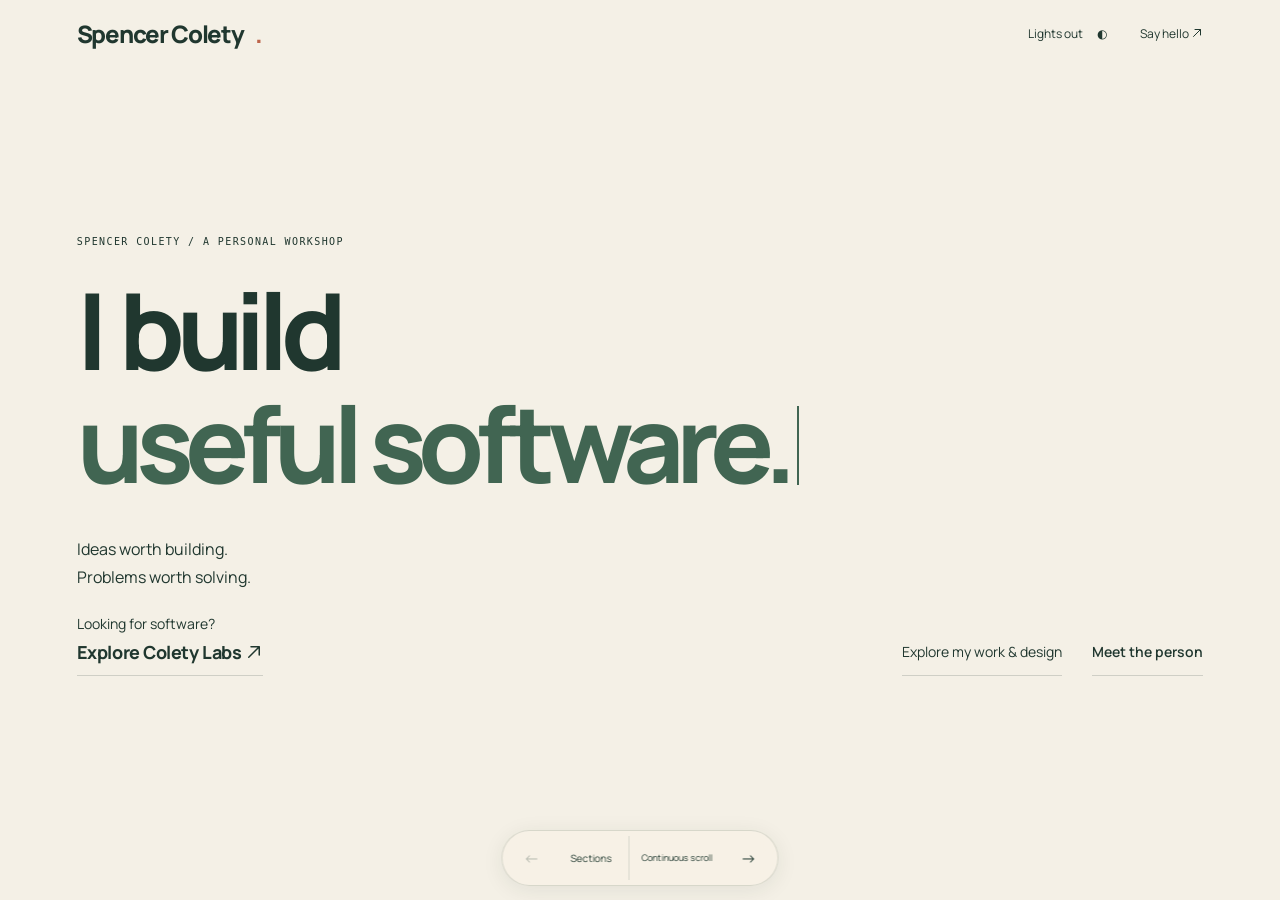
==== commit f33f441d: "Rebase class portfolio on current personal design with one visual UX chapter and concise case studie" ====
--- a/index.html
+++ b/index.html
@@ -1,4 +1,4 @@
-<!doctype html><html lang="en"><head><meta charset="utf-8"><meta name="viewport" content="width=device-width,initial-scale=1"><meta name="robots" content="index,follow"><link rel="canonical" href="https://spencercolety.com/"><link rel="icon" type="image/png" href="/assets/spencer-colety-sc-favicon-paper.png"><link rel="apple-touch-icon" href="/assets/spencer-colety-sc-favicon-paper.png"><meta name="description" content="Spencer Colety is a Montana State computer science student graduating in Spring 2027. Explore his software projects, including a QR beverage menu deployed at Urban Kitchen."><meta property="og:type" content="profile"><meta property="og:title" content="Spencer Colety | Software Engineering Portfolio"><meta property="og:description" content="Software projects, technical foundations and AI-assisted development work by Spencer Colety."><meta property="og:url" content="https://spencercolety.com/"><meta property="og:image" content="https://spencercolety.com/assets/spencer-colety-software-engineer-headshot-blue.png"><meta property="og:image:width" content="1254"><meta property="og:image:height" content="1254"><meta property="og:image:alt" content="Spencer Colety smiling in a professional headshot against a blue background"><meta name="twitter:card" content="summary_large_image"><meta name="twitter:title" content="Spencer Colety | Software Engineering Portfolio"><meta name="twitter:description" content="Software projects, technical foundations and AI-assisted development work by Spencer Colety."><meta name="twitter:image" content="https://spencercolety.com/assets/spencer-colety-software-engineer-headshot-blue.png"><script type="application/ld+json">{"@context":"https://schema.org","@type":"ProfilePage","url":"https://spencercolety.com/","mainEntity":{"@type":"Person","name":"Spencer Colety","url":"https://spencercolety.com/","image":"https://spencercolety.com/assets/spencer-colety-software-engineer-headshot-blue.png","sameAs":["https://github.com/scolety1","https://www.linkedin.com/in/spencer-colety-a64b66280/"]}}</script><title>Spencer Colety | Software Engineering Portfolio</title><style>@font-face{font-family:Manrope;src:url([data-uri]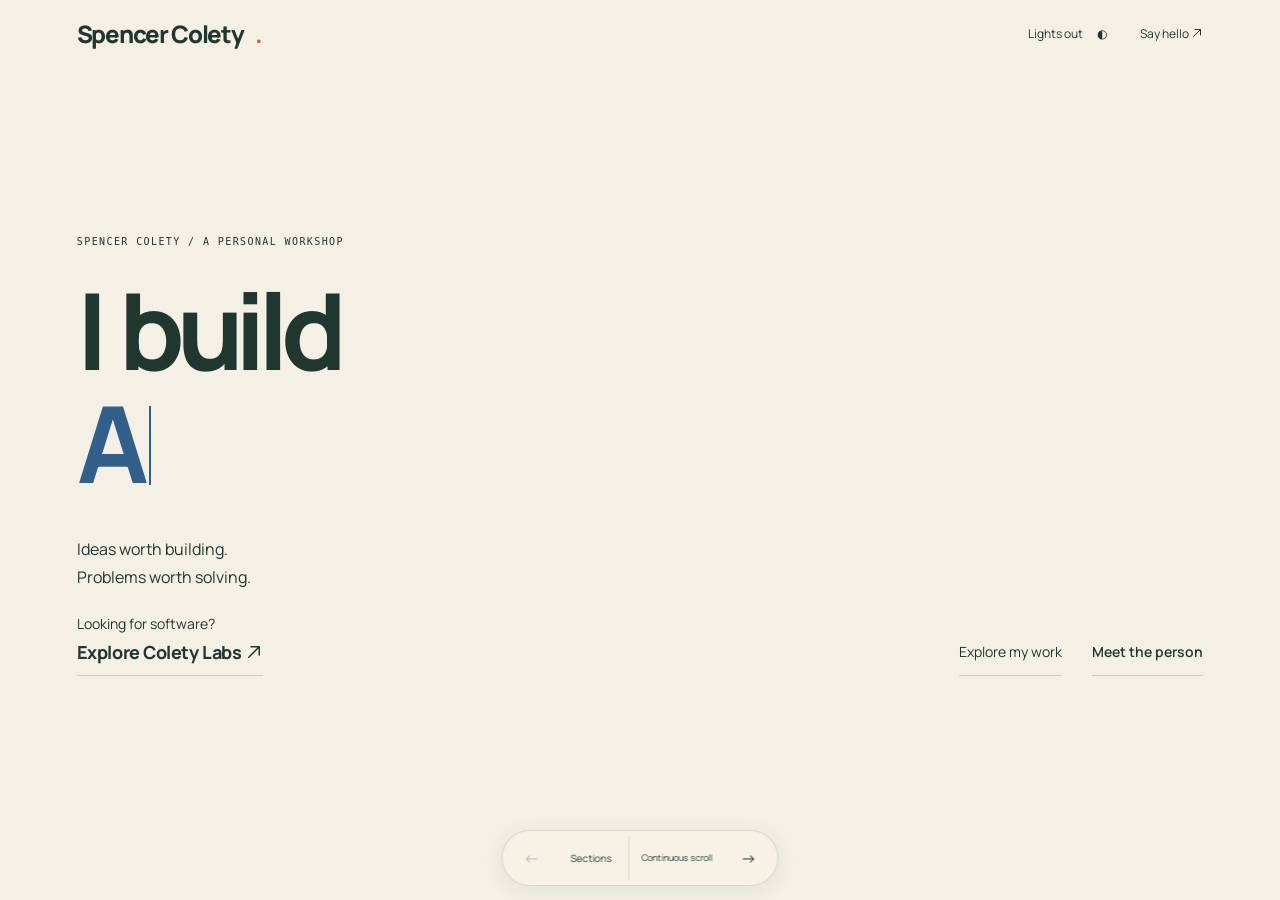
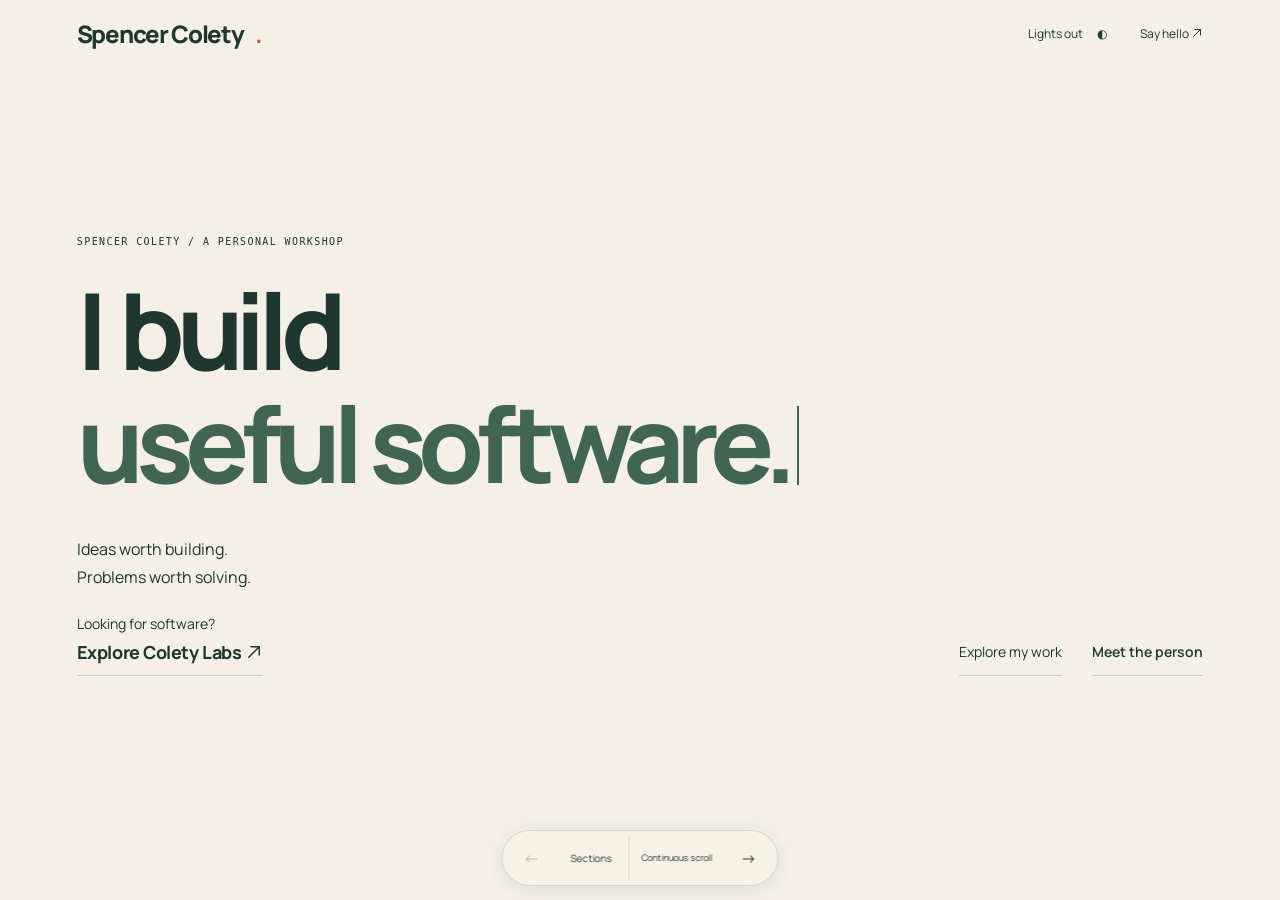
